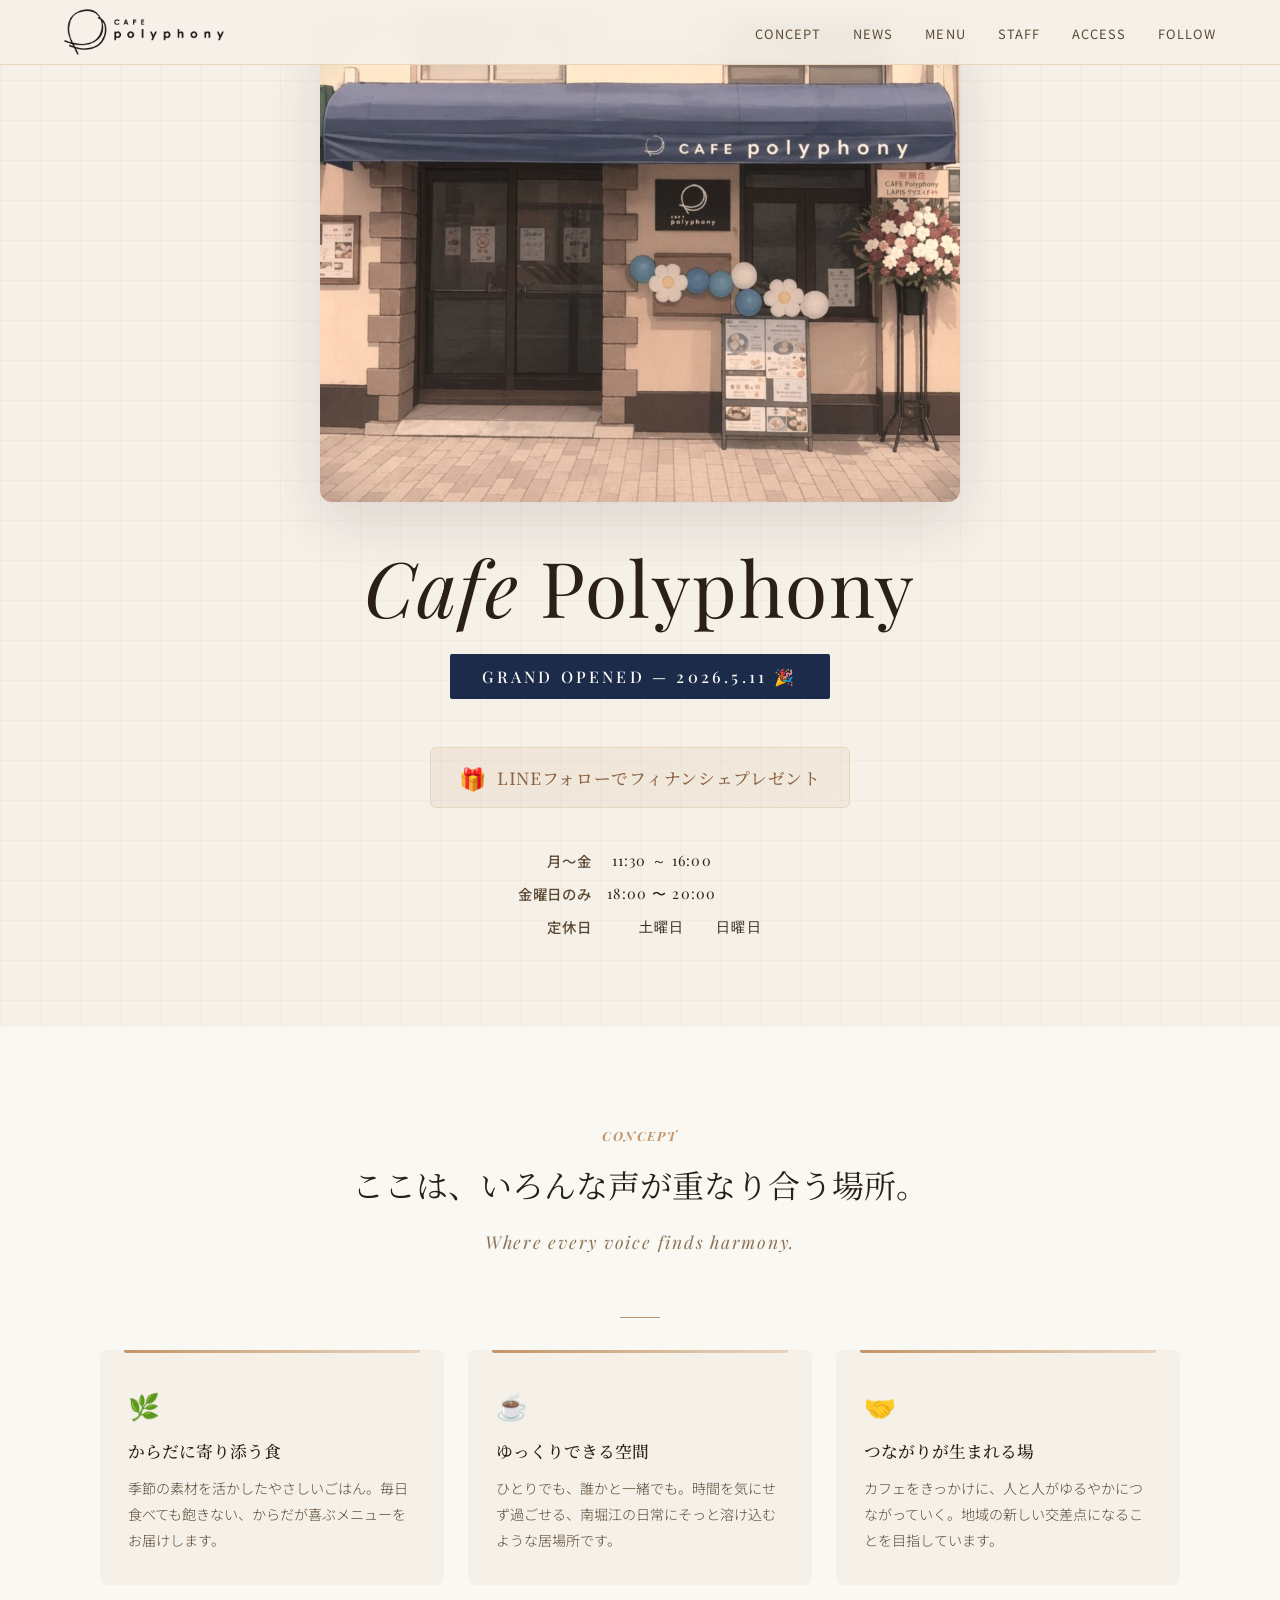
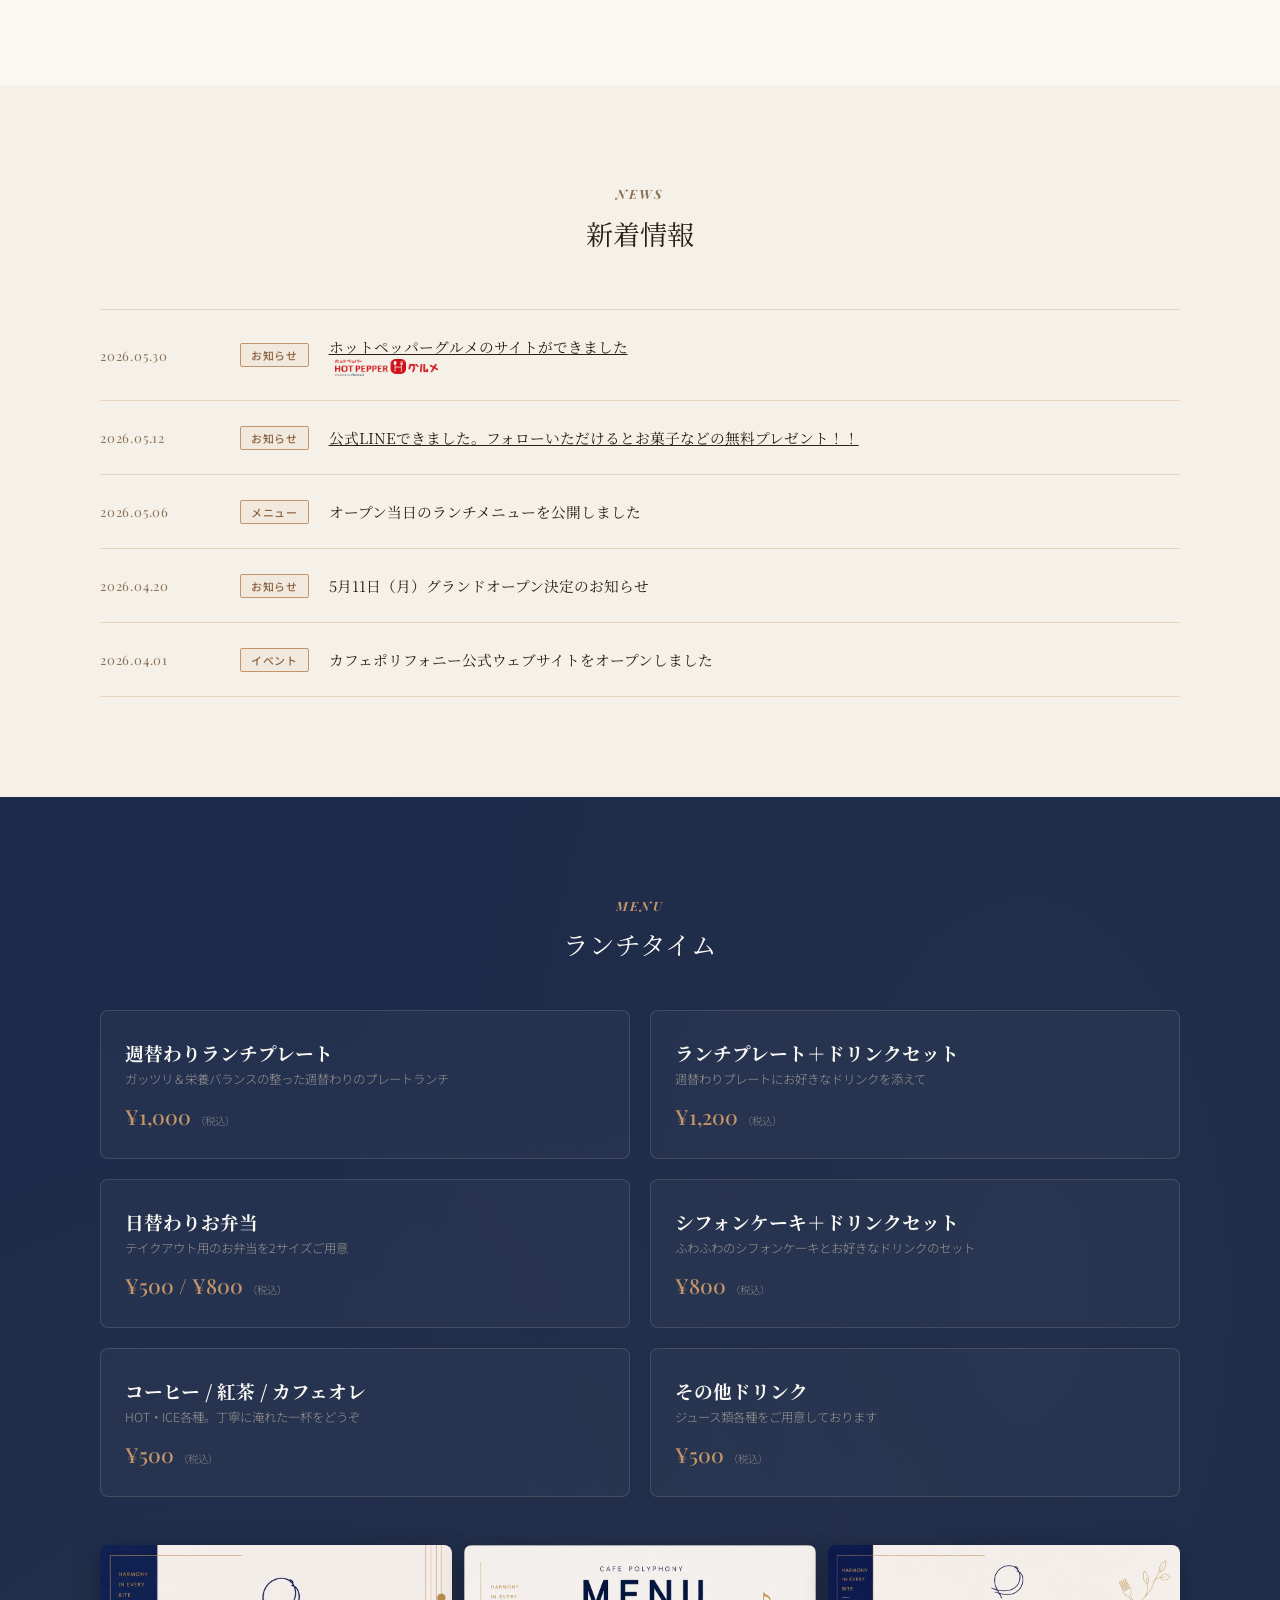
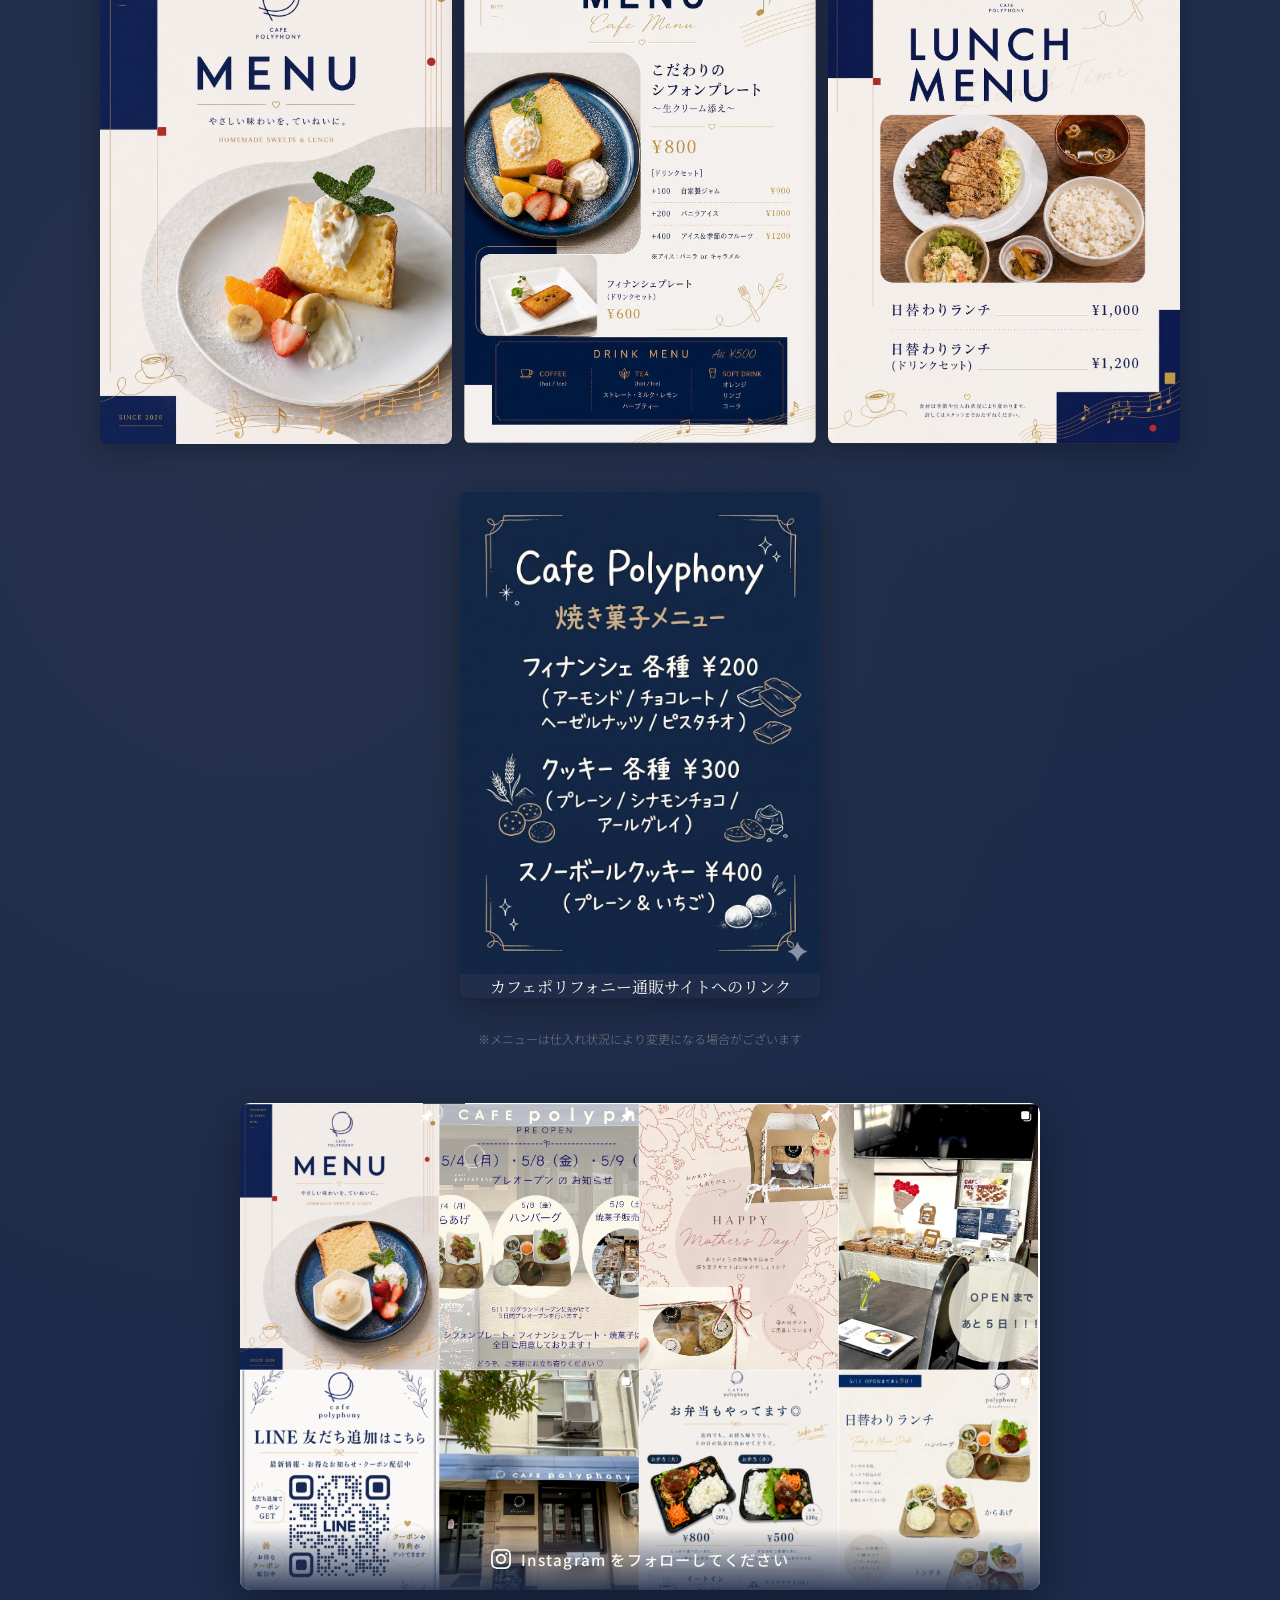
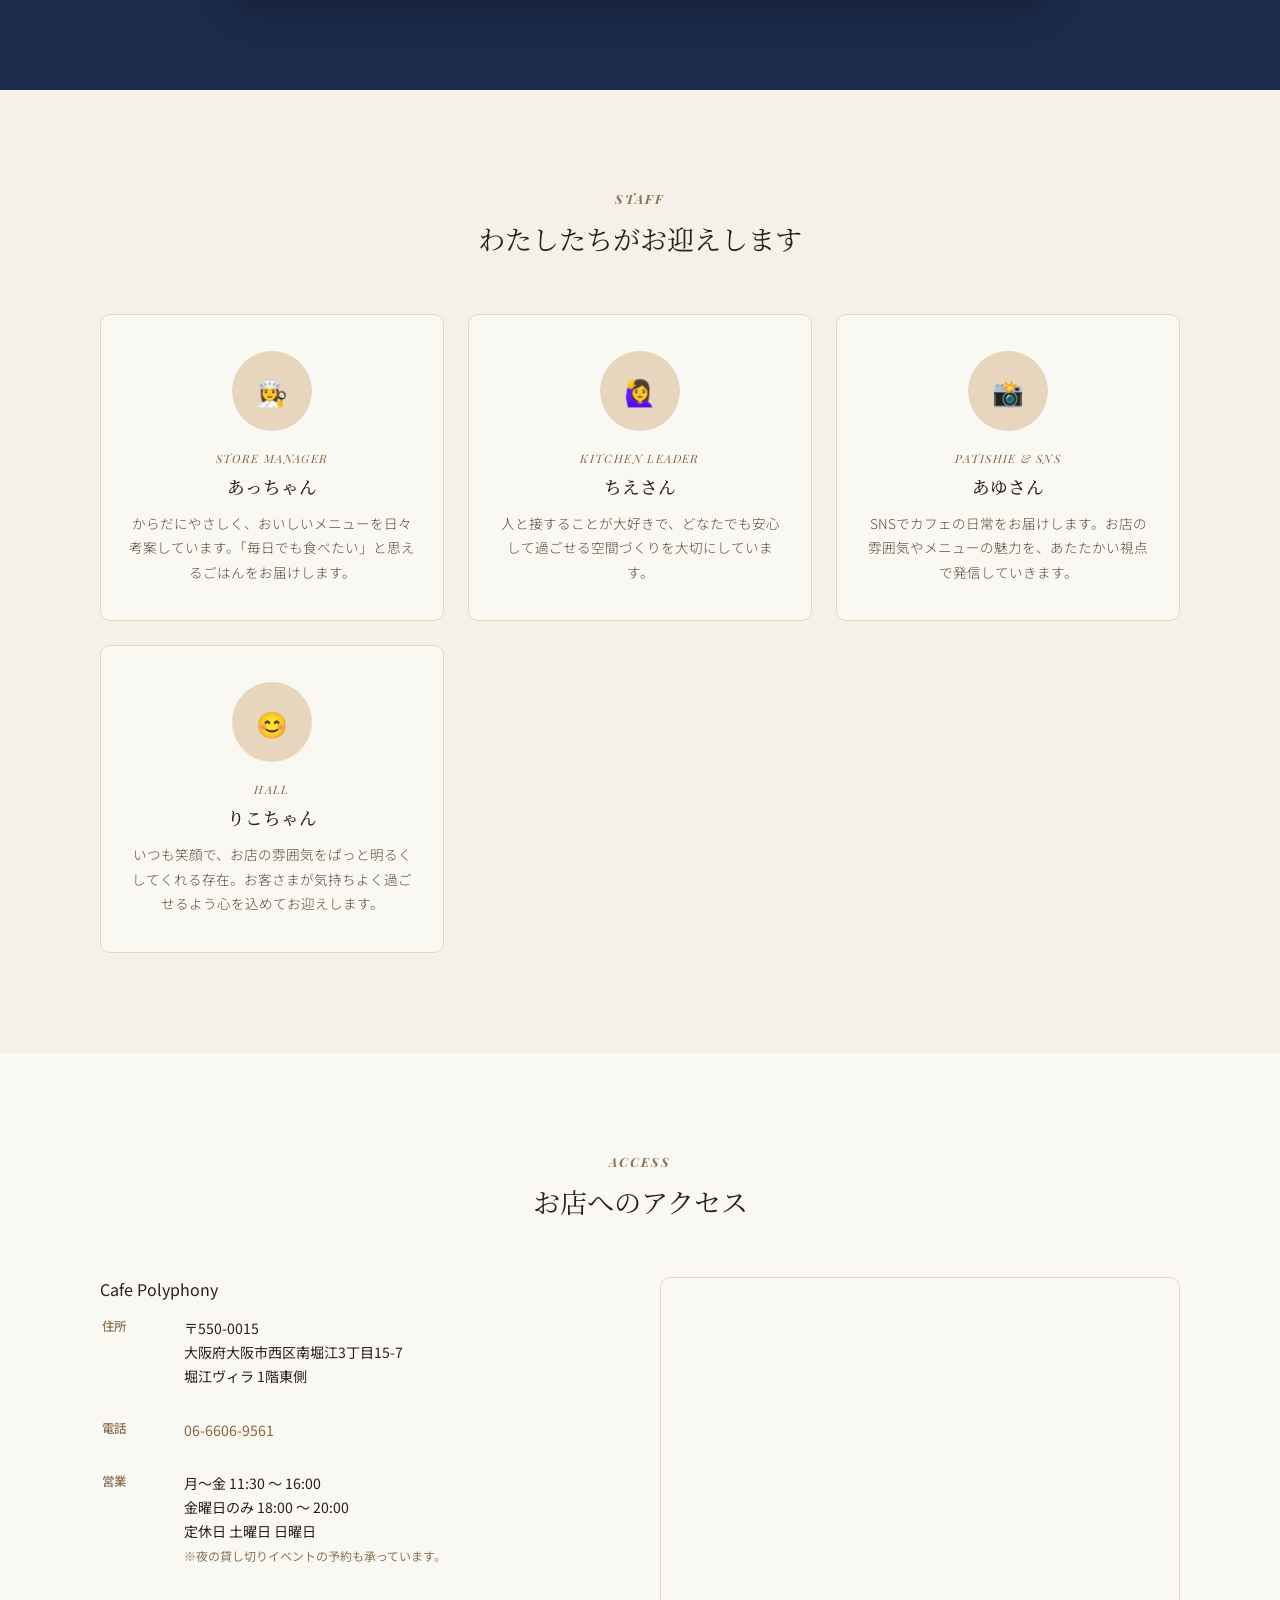
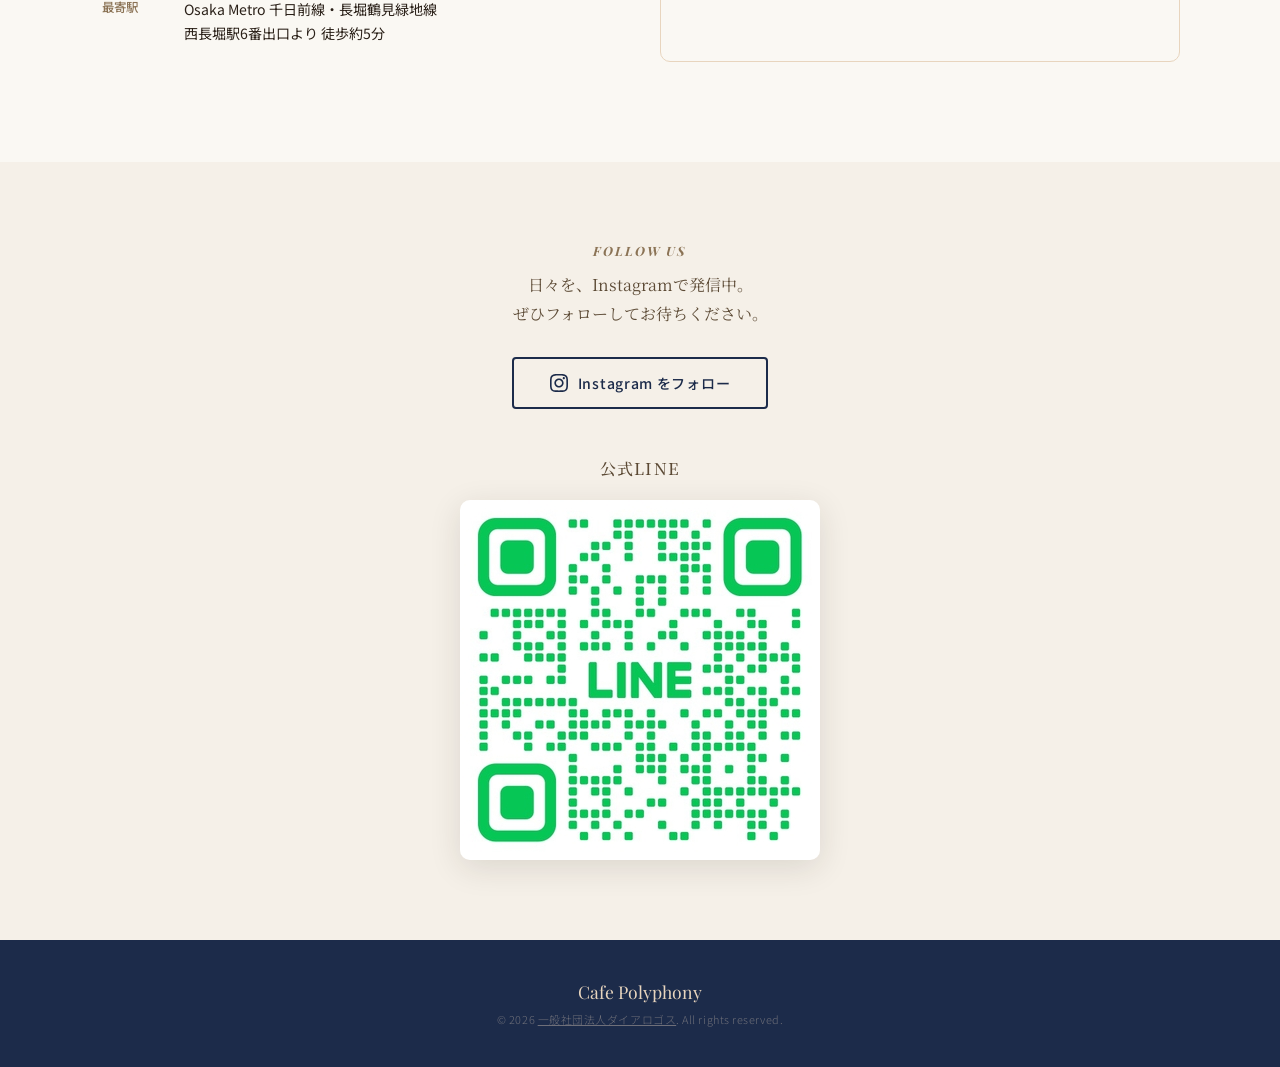
==== index.html @ 751e2b5d "Initial commit: カフェポリフォニー公式サイト Co-Authored-By: Claude Sonnet 4.6 <noreply@anthropic.com>" ====
<!DOCTYPE html>
<html lang="ja">

<head prefix="og: http://ogp.me/ns# fb: http://ogp.me/ns/fb# website: http://ogp.me/ns/website#">
  <!-- Google tag (gtag.js) -->
  <script async src="https://www.googletagmanager.com/gtag/js?id=G-Y2W2DN50NQ"></script>
  <script>
    window.dataLayer = window.dataLayer || [];
    function gtag() { dataLayer.push(arguments); }
    gtag('js', new Date());

    gtag('config', 'G-Y2W2DN50NQ');
  </script>
  <meta charset="UTF-8">
  <meta name="viewport" content="width=device-width, initial-scale=1.0">
  <link rel="icon" href="img/favicon.svg" type="image/svg+xml">
  <title>Cafe Polyphony カフェポリフォニー 2026.5.11 GRAND OPEN</title>

  <!-- ogp -->
  <meta property="og:url" content="https://cafepolyphony.dialogs.jp/">
  <meta property="og:type" content="website">
  <meta property="og:title" content="Cafe Polyphony カフェポリフォニー">
  <meta property="og:description" content="南堀江の、ソーシャルグッドなコミュニティカフェ。 2026年5月11日グランドオープン。">
  <meta property="og:image" content="https://cafepolyphony.dialogs.jp/ogp.jpg">
  <meta property="og:site_name" content="一般社団法人ダイアロゴス">
  <!-- Facebook -->
  <meta property="fb:app_id" content="1099850062357873">

  <meta name="description" content="南堀江に誕生する、ソーシャルグッドなコミュニティカフェ。2026年5月11日グランドオープン。">
  <link rel="preconnect" href="https://fonts.googleapis.com">
  <link rel="preconnect" href="https://fonts.gstatic.com" crossorigin>
  <link href="css/styles.css" rel="stylesheet">
  <link
    href="https://fonts.googleapis.com/css2?family=Playfair+Display:ital,wght@0,400;0,500;0,600;1,400;1,500&family=Noto+Serif+JP:wght@300;400;500;600&family=Noto+Sans+JP:wght@300;400;500&display=swap"
    rel="stylesheet">

</head>

<body>

  <!-- 00. GLOBAL NAV -->
  <header>
    <nav class="global-nav">
      <div class="nav-inner">
        <a href="#hero" class="nav-logo"><img src="img/logo.png" alt="カフェポリフォニー" width="450" height="32"></a>
        <ul class="nav-links">
          <li><a href="#concept">Concept</a></li>
          <li><a href="#news">News</a></li>
          <li><a href="#menu">Menu</a></li>
          <li><a href="#staff">Staff</a></li>
          <li><a href="#access">Access</a></li>
          <li><a href="#sns">Follow</a></li>
        </ul>

        <!-- humburger menu -->
        <div class="ham_container">
          <input type="checkbox" id="check">
          <label for="check" class="hamburger">
            <span></span>
          </label>
          <nav class="ham_nav">
            <ul class="ham_list">
              <li><a href="#concept">Concept</a></li>
              <li><a href="#news">News</a></li>
              <li><a href="#menu">Menu</a></li>
              <li><a href="#staff">Staff</a></li>
              <li><a href="#access">Access</a></li>
              <li><a href="#sns">Follow</a></li>
            </ul>
          </nav>
        </div>
      </div>
    </nav>
  </header>


  <!-- 01. HERO -->
  <main>
    <section class="hero" id="hero">
      <div class="hero-visual fade-in">
        <img src="img/main0512.jpg" alt="Cafe Polyphony 外観" width="640" height="480">
      </div>
      <h1 class="hero-title fade-in">
        <span class="italic">Cafe</span> Polyphony
      </h1>
      <div class="hero-badge fade-in">Grand Opened — 2026.5.11 🎉</div>
      <div class="hero-promo fade-in">
        <span class="hero-promo-icon">🎁</span>
        <span>LINEフォローでフィナンシェプレゼント</span>
      </div>
      <div class="hero-hours fade-in">
        <table class="hero-hours-table">
          <tr>
            <th>月〜金</th>
            <td>11:30 ～ 16:00</td>
          </tr>
          <tr>
            <th>金曜日のみ</th>
            <td>18:00 〜 20:00</td>
          </tr>
          <tr>
            <th>定休日</th>
            <td>土曜日</td>
            <td>日曜日</td>
          </tr>
        </table>
      </div>

    </section>



    <!-- 02. CONCEPT -->
    <section class="concept" id="concept">
      <div class="section-inner">
        <h2 class="menu-label fade-in">Concept</h2>
        <p class="concept-catch fade-in">ここは、いろんな声が重なり合う場所。</p>
        <p class="concept-sub fade-in">Where every voice finds harmony.</p>
        <div class="section-divider fade-in"></div>
        <div class="concept-grid">
          <div class="concept-card fade-in">
            <span class="concept-card-icon">🌿</span>
            <h3>からだに寄り添う食</h3>
            <p>季節の素材を活かしたやさしいごはん。毎日食べても飽きない、からだが喜ぶメニューをお届けします。</p>
          </div>
          <div class="concept-card fade-in">
            <span class="concept-card-icon">☕</span>
            <h3>ゆっくりできる空間</h3>
            <p>ひとりでも、誰かと一緒でも。時間を気にせず過ごせる、南堀江の日常にそっと溶け込むような居場所です。</p>
          </div>
          <div class="concept-card fade-in">
            <span class="concept-card-icon">🤝</span>
            <h3>つながりが生まれる場</h3>
            <p>カフェをきっかけに、人と人がゆるやかにつながっていく。地域の新しい交差点になることを目指しています。</p>
          </div>
        </div>
      </div>
    </section>

    <!-- 03. NEWS -->
    <section class="news" id="news">
      <div class="section-inner">
        <h2 class="section-label fade-in">News</h2>
        <p class="section-heading fade-in">新着情報</p>
        <ul class="news-list">
          <li class="news-item fade-in">
            <time class="news-date" datetime="2026-05-30">2026.05.30</time>
            <span class="news-tag">お知らせ</span>
            <p class="news-title"><a href="https://www.hotpepper.jp/strJ004612649/" target="_blank" rel="noopener noreferrer"
                style="text-decoration: underline;">ホットペッパーグルメのサイトができました<img src="img/logo_hotopepper.png" alt="ホットペッパーグルメ" style="height: 1.2em; vertical-align: middle; margin-left: 0.4em;"></a></p>
          </li>
          <li class="news-item fade-in">
            <time class="news-date" datetime="2026-05-12">2026.05.12</time>
            <span class="news-tag">お知らせ</span>
            <p class="news-title"><a href="img/line_in.png" target="_blank" rel="noopener noreferrer"
                style="text-decoration: underline;">公式LINEできました。フォローいただけるとお菓子などの無料プレゼント！！</a></p>
          </li>
          <li class="news-item fade-in">
            <time class="news-date" datetime="2026-05-06">2026.05.06</time>
            <span class="news-tag">メニュー</span>
            <p class="news-title">オープン当日のランチメニューを公開しました</p>
          </li>
          <li class="news-item fade-in">
            <time class="news-date" datetime="2026-04-20">2026.04.20</time>
            <span class="news-tag">お知らせ</span>
            <p class="news-title">5月11日（月）グランドオープン決定のお知らせ</p>
          </li>
          <li class="news-item fade-in">
            <time class="news-date" datetime="2026-04-01">2026.04.01</time>
            <span class="news-tag">イベント</span>
            <p class="news-title">カフェポリフォニー公式ウェブサイトをオープンしました</p>
          </li>
        </ul>
      </div>
    </section>

    <!-- 04. MENU -->
    <section class="menu" id="menu">
      <div class="section-inner">
        <h2 class="menu-label fade-in">Menu</h2>
        <p class="menu-heading fade-in">ランチタイム</p>
        <div class="menu-grid">
          <div class="menu-card fade-in">
            <div class="menu-card-name">
              <h3>週替わりランチプレート</h3>
            </div>
            <div class="menu-card-desc">ガッツリ＆栄養バランスの整った週替わりのプレートランチ</div>
            <div class="menu-card-price">¥1,000<span class="tax">（税込）</span></div>
          </div>
          <div class="menu-card fade-in">
            <div class="menu-card-name">
              <h3>ランチプレート＋ドリンクセット</h3>
            </div>
            <div class="menu-card-desc">週替わりプレートにお好きなドリンクを添えて</div>
            <div class="menu-card-price">¥1,200<span class="tax">（税込）</span></div>
          </div>
          <div class="menu-card fade-in">
            <div class="menu-card-name">
              <h3>日替わりお弁当</h3>
            </div>
            <div class="menu-card-desc">テイクアウト用のお弁当を2サイズご用意</div>
            <div class="menu-card-price">¥500 / ¥800<span class="tax">（税込）</span></div>
          </div>
          <div class="menu-card fade-in">
            <div class="menu-card-name">
              <h3>シフォンケーキ＋ドリンクセット</h3>
            </div>
            <div class="menu-card-desc">ふわふわのシフォンケーキとお好きなドリンクのセット</div>
            <div class="menu-card-price">¥800<span class="tax">（税込）</span></div>
          </div>
          <div class="menu-card fade-in">
            <div class="menu-card-name">
              <h3>コーヒー / 紅茶 / カフェオレ</h3>
            </div>
            <div class="menu-card-desc">HOT・ICE各種。丁寧に淹れた一杯をどうぞ</div>
            <div class="menu-card-price">¥500<span class="tax">（税込）</span></div>
          </div>
          <div class="menu-card fade-in">
            <div class="menu-card-name">
              <h3>その他ドリンク</h3>
            </div>
            <div class="menu-card-desc">ジュース類各種をご用意しております</div>
            <div class="menu-card-price">¥500<span class="tax">（税込）</span></div>
          </div>
        </div>

        <!-- フォトギャラリー -->
        <div class="menu-photo-gallery">
          <div class="menu-photo-item fade-in">
            <img src="img/IMG_5885.jpg" alt="カフェポリフォニー メニューの様子1" loading="lazy">
          </div>
          <div class="menu-photo-item fade-in">
            <img src="img/IMG_5886.jpg" alt="カフェポリフォニー メニューの様子2" loading="lazy">
          </div>
          <div class="menu-photo-item fade-in">
            <img src="img/IMG_5887.jpg" alt="カフェポリフォニー メニューの様子3" loading="lazy">
          </div>
        </div>

        <div class="menu-baked fade-in">
          <div class="menu-baked-img">
            <img src="img/menu-baked.png" alt="焼き菓子メニュー" width="360" height="480">
            <a href="https://polyphony.base.shop/" class="menu-card-name" target="_blank">カフェポリフォニー通販サイトへのリンク</a>
          </div>
        </div>
        <p class="menu-note fade-in">※メニューは仕入れ状況により変更になる場合がございます</p>
        <div class="menu-insta fade-in">
          <a href="https://www.instagram.com/cafe_polyphony/?hl=ja" target="_blank" rel="noopener noreferrer"
            class="menu-insta-link">
            <img src="img/205005.png" alt="カフェポリフォニー Instagramの様子" class="menu-insta-img">
            <span class="menu-insta-cta">
              <svg viewBox="0 0 24 24" xmlns="http://www.w3.org/2000/svg" aria-hidden="true">
                <path
                  d="M12 2.163c3.204 0 3.584.012 4.85.07 3.252.148 4.771 1.691 4.919 4.919.058 1.265.069 1.645.069 4.849 0 3.205-.012 3.584-.069 4.849-.149 3.225-1.664 4.771-4.919 4.919-1.266.058-1.644.07-4.85.07-3.204 0-3.584-.012-4.849-.07-3.26-.149-4.771-1.699-4.919-4.92-.058-1.265-.07-1.644-.07-4.849 0-3.204.013-3.583.07-4.849.149-3.227 1.664-4.771 4.919-4.919 1.266-.057 1.645-.069 4.849-.069zm0-2.163c-3.259 0-3.667.014-4.947.072-4.358.2-6.78 2.618-6.98 6.98-.059 1.281-.073 1.689-.073 4.948 0 3.259.014 3.668.072 4.948.2 4.358 2.618 6.78 6.98 6.98 1.281.058 1.689.072 4.948.072 3.259 0 3.668-.014 4.948-.072 4.354-.2 6.782-2.618 6.979-6.98.059-1.28.073-1.689.073-4.948 0-3.259-.014-3.667-.072-4.947-.196-4.354-2.617-6.78-6.979-6.98-1.281-.059-1.69-.073-4.949-.073zm0 5.838c-3.403 0-6.162 2.759-6.162 6.162s2.759 6.163 6.162 6.163 6.162-2.759 6.162-6.163c0-3.403-2.759-6.162-6.162-6.162zm0 10.162c-2.209 0-4-1.79-4-4 0-2.209 1.791-4 4-4s4 1.791 4 4c0 2.21-1.791 4-4 4zm6.406-11.845c-.796 0-1.441.645-1.441 1.44s.645 1.44 1.441 1.44c.795 0 1.439-.645 1.439-1.44s-.644-1.44-1.439-1.44z" />
              </svg>
              Instagram をフォローしてください
            </span>
          </a>
        </div>
      </div>
    </section>

    <!-- 04. STAFF -->
    <section class="staff" id="staff">
      <div class="section-inner">
        <h2 class="section-label fade-in">Staff</h2>
        <p class="section-heading fade-in">わたしたちがお迎えします</p>
        <div class="staff-grid">
          <div class="staff-card fade-in">
            <div class="staff-avatar">👩‍🍳</div>
            <div class="staff-role">Store Manager</div>
            <div class="staff-name">あっちゃん</div>
            <p class="staff-desc">からだにやさしく、おいしいメニューを日々考案しています。「毎日でも食べたい」と思えるごはんをお届けします。</p>
          </div>
          <div class="staff-card fade-in">
            <div class="staff-avatar">🙋‍♀️</div>
            <div class="staff-role">Kitchen Leader</div>
            <div class="staff-name">ちえさん</div>
            <p class="staff-desc">人と接することが大好きで、どなたでも安心して過ごせる空間づくりを大切にしています。</p>
          </div>
          <div class="staff-card fade-in">
            <div class="staff-avatar">📸</div>
            <div class="staff-role">Patishie &amp; SNS</div>
            <div class="staff-name">あゆさん</div>
            <p class="staff-desc">SNSでカフェの日常をお届けします。お店の雰囲気やメニューの魅力を、あたたかい視点で発信していきます。</p>
          </div>
          <div class="staff-card fade-in">
            <div class="staff-avatar">😊</div>
            <div class="staff-role">Hall</div>
            <div class="staff-name">りこちゃん</div>
            <p class="staff-desc">いつも笑顔で、お店の雰囲気をぱっと明るくしてくれる存在。お客さまが気持ちよく過ごせるよう心を込めてお迎えします。</p>
          </div>
        </div>
      </div>
    </section>

    <!-- 05. ACCESS -->
    <section class="access" id="access">
      <div class="section-inner">
        <h2 class="section-label fade-in">Access</h2>
        <p class="section-heading fade-in">お店へのアクセス</p>
        <div class="access-grid">
          <div class="access-info fade-in">
            <p>Cafe Polyphony</p>
            <table class="access-table">
              <tr>
                <th>住所</th>
                <td>〒550-0015<br>大阪府大阪市西区南堀江3丁目15-7<br>堀江ヴィラ 1階東側</td>
              </tr>
              <tr>
                <th>電話</th>
                <td><a href="tel:06-6606-9561" style="color:var(--wood-brown);">06-6606-9561</a></td>
              </tr>
              <tr>
                <th>営業</th>
                <td>
                  月〜金 11:30 ～ 16:00<br>
                  金曜日のみ 18:00 ～ 20:00<br>
                  定休日 土曜日 日曜日<br>
                  <span style="font-size:0.85em; color:var(--text-light);">※夜の貸し切りイベントの予約も承っています。</span>
                </td>
              </tr>
              <tr>
                <th>最寄駅</th>
                <td>Osaka Metro 千日前線・長堀鶴見緑地線<br>西長堀駅6番出口より 徒歩約5分</td>
              </tr>
            </table>
          </div>
          <div class="access-map fade-in">
            <iframe
              src="https://www.google.com/maps/embed?pb=!1m18!1m12!1m3!1d3281.3488477028477!2d135.487686!3d34.67114409999999!2m3!1f0!2f0!3f0!3m2!1i1024!2i768!4f13.1!3m3!1m2!1s0x6000e73bb2b2b391%3A0x2ca3a83b146fbf7b!2zY2FmZSBwb2x5cGhvbnnvvIjjgqvjg5Xjgqfjg53jg6rjg5Xjgqnjg4vjg7zvvIk!5e0!3m2!1sja!2sjp!4v1776155816512!5m2!1sja!2sjp"
              width="600" height="450" style="border:0;" allowfullscreen="" loading="lazy"
              referrerpolicy="no-referrer-when-downgrade" title="Cafe Polyphony 地図">
            </iframe>
          </div>
        </div>
      </div>
    </section>

    <!-- 06. SNS -->
    <section class="sns" id="sns">
      <div class="section-inner">
        <h2 class="section-label fade-in">Follow Us</h2>
        <p class="sns-text fade-in">日々を、Instagramで発信中。<br>ぜひフォローしてお待ちください。</p>
        <a href="https://www.instagram.com/cafe_polyphony/?hl=ja" target="_blank" rel="noopener noreferrer"
          class="sns-btn fade-in">
          <svg viewBox="0 0 24 24" xmlns="http://www.w3.org/2000/svg">
            <path
              d="M12 2.163c3.204 0 3.584.012 4.85.07 3.252.148 4.771 1.691 4.919 4.919.058 1.265.069 1.645.069 4.849 0 3.205-.012 3.584-.069 4.849-.149 3.225-1.664 4.771-4.919 4.919-1.266.058-1.644.07-4.85.07-3.204 0-3.584-.012-4.849-.07-3.26-.149-4.771-1.699-4.919-4.92-.058-1.265-.07-1.644-.07-4.849 0-3.204.013-3.583.07-4.849.149-3.227 1.664-4.771 4.919-4.919 1.266-.057 1.645-.069 4.849-.069zm0-2.163c-3.259 0-3.667.014-4.947.072-4.358.2-6.78 2.618-6.98 6.98-.059 1.281-.073 1.689-.073 4.948 0 3.259.014 3.668.072 4.948.2 4.358 2.618 6.78 6.98 6.98 1.281.058 1.689.072 4.948.072 3.259 0 3.668-.014 4.948-.072 4.354-.2 6.782-2.618 6.979-6.98.059-1.28.073-1.689.073-4.948 0-3.259-.014-3.667-.072-4.947-.196-4.354-2.617-6.78-6.979-6.98-1.281-.059-1.69-.073-4.949-.073zm0 5.838c-3.403 0-6.162 2.759-6.162 6.162s2.759 6.163 6.162 6.163 6.162-2.759 6.162-6.163c0-3.403-2.759-6.162-6.162-6.162zm0 10.162c-2.209 0-4-1.79-4-4 0-2.209 1.791-4 4-4s4 1.791 4 4c0 2.21-1.791 4-4 4zm6.406-11.845c-.796 0-1.441.645-1.441 1.44s.645 1.44 1.441 1.44c.795 0 1.439-.645 1.439-1.44s-.644-1.44-1.439-1.44z" />
          </svg>
          Instagram をフォロー
        </a>
        <p class="sns-line-label fade-in">公式LINE</p>
        <div class="sns-line-img fade-in">
          <img src="img/IMG_9250.jpg" alt="カフェポリフォニー 公式LINE" loading="lazy">
        </div>
      </div>
    </section>
  </main>

  <!-- FOOTER -->
  <footer class="footer">
    <div class="footer-logo">Cafe Polyphony</div>
    <div class="footer-copy">&copy; 2026 <a href="https://dialogs.jp/" target="_blank" rel="noopener noreferrer"
        style="color:inherit; text-decoration:underline;">一般社団法人ダイアロゴス</a>. All rights reserved.</div>
  </footer>

  <script>

    // ===== INTERSECTION OBSERVER (FADE-IN) =====
    (function () {
      const targets = document.querySelectorAll('.fade-in');
      const observer = new IntersectionObserver(function (entries) {
        entries.forEach(function (entry) {
          if (entry.isIntersecting) {
            // stagger siblings
            const parent = entry.target.parentElement;
            const siblings = Array.from(parent.querySelectorAll('.fade-in'));
            const idx = siblings.indexOf(entry.target);
            entry.target.style.transitionDelay = (idx * 60) + 'ms';
            entry.target.classList.add('is-visible');
            observer.unobserve(entry.target);
          }
        });
      }, { threshold: 0.12 });

      targets.forEach(function (t) { observer.observe(t); });
    })();
  </script>
</body>

</html>
---- css/styles.css ----
@charset "UTF-8";

/* ===== CSS VARIABLES ===== */
:root {
    --cream: #F5F0E8;
    --offwhite: #FAF8F3;
    --navy: #1C2B4A;
    --wood-brown: #8B6343;
    --wood-light: #C4956A;
    --wood-pale: #E8D5BE;
    --text-dark: #2A2018;
    --text-mid: #5C4A35;
    --text-light: #8B7355;
    --font-display: 'Playfair Display', serif;
    --font-serif-jp: 'Noto Serif JP', serif;
    --font-body: 'Noto Sans JP', sans-serif;
}

/* ===== RESET ===== */
*,
*::before,
*::after {
    margin: 0;
    padding: 0;
    box-sizing: border-box;
}

html {
    scroll-behavior: smooth;
    scroll-padding-top: 64px;
}

body {
    font-family: var(--font-body);
    font-weight: 400;
    color: var(--text-dark);
    background: var(--cream);
    -webkit-font-smoothing: antialiased;
    overflow-x: hidden;
}

img {
    max-width: 100%;
    height: auto;
    display: block;
}

a {
    text-decoration: none;
    color: inherit;
}

/* ===== FADE-IN (IntersectionObserver) ===== */
.fade-in {
    opacity: 0;
    transform: translateY(24px);
    transition: opacity 0.7s ease, transform 0.7s ease;
}

.fade-in.is-visible {
    opacity: 1;
    transform: translateY(0);
}

/* ===== 00. GLOBAL NAV ===== */
.global-nav {
    position: fixed;
    top: 0;
    left: 0;
    width: 100%;
    z-index: 1000;
    background: rgba(245, 240, 232, 0.92);
    backdrop-filter: blur(12px);
    -webkit-backdrop-filter: blur(12px);
    border-bottom: 1px solid var(--wood-pale);
    transition: background 0.3s ease;
}

.nav-inner {
    max-width: 1200px;
    margin: 0 auto;
    padding: 0 24px;
    height: 64px;
    display: flex;
    align-items: center;
    justify-content: space-between;
}

.nav-logo {
    font-family: var(--font-display);
    font-size: 1.25rem;
    font-weight: 500;
    color: var(--text-dark);
    letter-spacing: 0.02em;
}

.nav-logo img {
    width: 160px;
    height: auto;
    display: block;
}

.nav-links {
    display: flex;
    flex-wrap: wrap;
    gap: 32px;
    list-style: none;
}

.nav-links a {
    font-family: var(--font-body);
    font-size: 0.8rem;
    font-weight: 400;
    color: var(--text-mid);
    letter-spacing: 0.08em;
    text-transform: uppercase;
    transition: color 0.2s ease;
    position: relative;
}

.nav-links a::after {
    content: '';
    position: absolute;
    bottom: -4px;
    left: 0;
    width: 0;
    height: 1px;
    background: var(--navy);
    transition: width 0.3s ease;
}

.nav-links a:hover {
    color: var(--navy);
}

.nav-links a:hover::after {
    width: 100%;
}

.menu-wrapper {
    display: none;
}

.ham_container {
    display: none;
}

input[type="checkbox"] {
    opacity: 0;
    visibility: hidden;
    position: absolute;
    display: none;
}


@media(max-width:768px) {
    .nav-links {
        display: none;
    }

    /* humburger menu */

    .ham_container {
        display: block;
    }

    .hamburger {
        display: block;
        width: 40px;
        height: 40px;
        position: relative;
        display: flex;
        justify-content: center;
        align-items: center;
        cursor: pointer;
    }

    .hamburger span,
    .hamburger span::before,
    .hamburger span::after {
        position: absolute;
        display: block;
        content: "";
        width: 100%;
        height: 2px;
        background-color: var(--text-dark);
        transition: all 0.2s;
    }

    .hamburger span::before {
        top: -10px;
    }

    .hamburger span::after {
        bottom: -10px;
    }

    input[type="checkbox"]:checked+.hamburger span {
        background-color: transparent;
    }

    input[type="checkbox"]:checked+.hamburger span::before {
        top: 0;
        transform: rotate(45deg);
    }

    input[type="checkbox"]:checked+.hamburger span::after {
        bottom: 0;
        transform: rotate(-45deg);
    }

    .ham_nav {
        position: fixed;
        width: 35%;
        height: 100vh;
        top: 65px;
        right: -120%;
        background-color: rgba(245, 240, 232, 0.9);
        color: var(--text-dark);
        padding-top: 30px;
        transition: all 0.5s;
    }

    .ham_nav ul {
        display: flex;
        flex-direction: column;
        gap: 20px;
    }

    .ham_nav li {
        list-style: none;
        padding-left: 20px;
    }

    .ham_nav a {
        font-family: var(--font-body);
        font-size: 1rem;
        font-weight: 400;
        color: var(--text-mid);
        letter-spacing: 0.5rem;
        text-transform: uppercase;
        position: relative;
    }

    .ham_nav a:hover {
        color: var(--navy);
    }

    .ham_nav a::after {
        content: '';
        position: absolute;
        bottom: -4px;
        left: 0;
        width: 0;
        height: 1px;
        background: var(--navy);
        transition: width 0.3s ease;
    }

    .ham_nav a:hover::after {
        width: 100%;
    }


    input[type="checkbox"]:checked~.ham_nav {
        right: 0;
    }
}

@media (max-width:450px) {
    .ham_nav a {
        font-size: 1rem;
        letter-spacing: 0.1rem;
    }
}



/* ===== 01. HERO ===== */
.hero {
    min-height: 100vh;
    background-color: var(--cream);
    background-image:
        linear-gradient(rgba(139, 99, 67, 0.04) 1px, transparent 1px),
        linear-gradient(90deg, rgba(139, 99, 67, 0.04) 1px, transparent 1px);
    background-size: 40px 40px;
    display: flex;
    flex-direction: column;
    align-items: center;
    justify-content: center;
    padding: 24px 24px 60px;
    text-align: center;
    position: relative;
}

.hero-visual {
    width: 100%;
    max-width: 640px;
    border-radius: 12px;
    overflow: hidden;
    box-shadow: 0 20px 60px rgba(42, 32, 24, 0.12);
    margin-bottom: 40px;
}

.hero-visual img {
    width: 100%;
    height: auto;
    display: block;
}

.hero-title {
    font-family: var(--font-display);
    font-size: clamp(2.5rem, 6vw, 5rem);
    font-weight: 400;
    color: var(--text-dark);
    letter-spacing: 0.02em;
    line-height: 1.15;
    margin-bottom: 24px;
}

.hero-title .italic {
    font-style: italic;
}

.hero-badge {
    display: inline-block;
    font-family: var(--font-display);
    font-size: clamp(0.75rem, 2vw, 1rem);
    font-weight: 500;
    letter-spacing: 0.2em;
    text-transform: uppercase;
    color: var(--offwhite);
    background: var(--navy);
    padding: 12px 32px;
    border-radius: 2px;
    margin-bottom: 48px;
}

.hero-promo {
    display: inline-flex;
    align-items: center;
    gap: 10px;
    font-family: var(--font-serif-jp);
    font-size: clamp(0.85rem, 2.2vw, 1.05rem);
    font-weight: 500;
    color: var(--wood-brown);
    background: linear-gradient(135deg, rgba(196, 149, 106, 0.12), rgba(232, 213, 190, 0.25));
    border: 1px solid var(--wood-pale);
    padding: 14px 28px;
    border-radius: 6px;
    margin-bottom: 36px;
    letter-spacing: 0.04em;
}

.hero-promo-icon {
    font-size: 1.3em;
}

.hero-hours {
    margin-bottom: 24px;
}

.hero-hours-table {
    border-collapse: collapse;
    margin: 0 auto;
    font-family: var(--font-body);
    font-size: 0.9rem;
}

.hero-hours-table th {
    font-weight: 500;
    color: var(--text-mid);
    text-align: right;
    padding: 6px 16px 6px 0;
    white-space: nowrap;
    letter-spacing: 0.04em;
}

.hero-hours-table td {
    font-family: var(--font-display);
    font-weight: 400;
    color: var(--text-dark);
    padding: 6px 0;
    letter-spacing: 0.08em;
}

/* ===== 02. CONCEPT ===== */
.concept {
    background: var(--offwhite);
    padding: 100px 24px;
}

.section-inner {
    max-width: 1080px;
    margin: 0 auto;
}

.concept-catch {
    font-family: var(--font-serif-jp);
    font-size: clamp(1.3rem, 3.5vw, 2rem);
    font-weight: 400;
    color: var(--text-dark);
    text-align: center;
    line-height: 1.8;
    margin-bottom: 16px;
}

.concept-sub {
    font-family: var(--font-display);
    font-style: italic;
    font-size: clamp(0.85rem, 2vw, 1.1rem);
    color: var(--text-light);
    text-align: center;
    letter-spacing: 0.1em;
    margin-bottom: 64px;
}

.concept-grid {
    display: grid;
    grid-template-columns: 1fr;
    gap: 24px;
}

@media (min-width: 768px) {
    .concept-grid {
        grid-template-columns: repeat(3, 1fr);
    }
}

.concept-card {
    background: var(--cream);
    border-radius: 8px;
    padding: 36px 28px 32px;
    position: relative;
    overflow: hidden;
}

.concept-card::before {
    content: '';
    position: absolute;
    top: 0;
    left: 24px;
    right: 24px;
    height: 3px;
    background: linear-gradient(90deg, var(--wood-light), var(--wood-pale));
    border-radius: 0 0 2px 2px;
}

.concept-card-icon {
    font-size: 1.6rem;
    margin-bottom: 16px;
    display: block;
}

.concept-card h3 {
    font-family: var(--font-serif-jp);
    font-size: 1.05rem;
    font-weight: 500;
    color: var(--text-dark);
    margin-bottom: 12px;
}

.concept-card p {
    font-size: 0.88rem;
    font-weight: 300;
    color: var(--text-mid);
    line-height: 1.85;
}

/* ===== 03. NEWS ===== */
.news {
    background: var(--cream);
    padding: 100px 24px;
}

.news-list {
    list-style: none;
    display: flex;
    flex-direction: column;
    gap: 0;
    border-top: 1px solid var(--wood-pale);
}

.news-item {
    display: grid;
    grid-template-columns: 120px auto 1fr;
    align-items: center;
    gap: 20px;
    padding: 24px 0;
    border-bottom: 1px solid var(--wood-pale);
    transition: background 0.2s ease;
}

.news-item:hover {
    background: rgba(196, 149, 106, 0.04);
    padding-left: 8px;
    margin-left: -8px;
    padding-right: 8px;
    margin-right: -8px;
    border-radius: 4px;
}

.news-date {
    font-family: var(--font-display);
    font-size: 0.82rem;
    font-weight: 400;
    color: var(--text-light);
    letter-spacing: 0.06em;
    white-space: nowrap;
}

.news-tag {
    display: inline-block;
    font-size: 0.68rem;
    font-weight: 500;
    letter-spacing: 0.06em;
    color: var(--wood-brown);
    border: 1px solid var(--wood-light);
    background: rgba(196, 149, 106, 0.08);
    padding: 3px 10px;
    border-radius: 2px;
    white-space: nowrap;
}

.news-title {
    font-family: var(--font-serif-jp);
    font-size: 0.92rem;
    font-weight: 400;
    color: var(--text-dark);
    line-height: 1.7;
}

@media (max-width: 600px) {
    .news-item {
        grid-template-columns: 1fr auto;
        grid-template-rows: auto auto;
        gap: 8px 12px;
    }

    .news-date {
        grid-column: 1;
        grid-row: 1;
    }

    .news-tag {
        grid-column: 2;
        grid-row: 1;
        justify-self: end;
    }

    .news-title {
        grid-column: 1 / -1;
        grid-row: 2;
    }
}

/* ===== 04. MENU ===== */
.menu {
    background: var(--navy);
    padding: 100px 24px;
    position: relative;
    overflow: hidden;
}

.menu::before {
    content: '';
    position: absolute;
    top: 0;
    left: 0;
    right: 0;
    bottom: 0;
    background:
        radial-gradient(ellipse at 20% 50%, rgba(196, 149, 106, 0.06) 0%, transparent 60%),
        radial-gradient(ellipse at 80% 20%, rgba(196, 149, 106, 0.04) 0%, transparent 50%);
    pointer-events: none;
}

.menu .section-inner {
    position: relative;
    z-index: 1;
}

.menu-label {
    font-family: var(--font-display);
    font-style: italic;
    font-size: 0.8rem;
    letter-spacing: 0.15em;
    color: var(--wood-light);
    text-align: center;
    margin-bottom: 12px;
    text-transform: uppercase;
}

.menu-heading {
    font-family: var(--font-serif-jp);
    font-size: clamp(1.2rem, 3vw, 1.6rem);
    font-weight: 400;
    color: var(--offwhite);
    text-align: center;
    margin-bottom: 48px;
}

.menu-grid {
    display: grid;
    grid-template-columns: 1fr;
    gap: 20px;
    margin-bottom: 48px;
}

@media (min-width: 600px) {
    .menu-grid {
        grid-template-columns: repeat(2, 1fr);
    }
}

.menu-card {
    border: 1px solid rgba(232, 213, 190, 0.15);
    border-radius: 8px;
    padding: 28px 24px;
    background: rgba(250, 248, 243, 0.03);
    transition: border-color 0.3s ease, background 0.3s ease;
}

.menu-card:hover {
    border-color: rgba(232, 213, 190, 0.3);
    background: rgba(250, 248, 243, 0.06);
}

.menu-card-name {
    font-family: var(--font-serif-jp);
    font-size: 1rem;
    font-weight: 400;
    color: var(--offwhite);
    margin-bottom: 4px;
}

.menu-card-desc {
    font-size: 0.78rem;
    font-weight: 300;
    color: rgba(232, 213, 190, 0.6);
    margin-bottom: 12px;
    line-height: 1.6;
}

.menu-card-price {
    font-family: var(--font-display);
    font-size: 1.3rem;
    font-weight: 500;
    color: var(--wood-light);
}

.menu-card-price .tax {
    font-family: var(--font-body);
    font-size: 0.65rem;
    font-weight: 300;
    color: rgba(232, 213, 190, 0.5);
    margin-left: 4px;
}

.menu-photo-gallery {
    display: grid;
    grid-template-columns: repeat(3, 1fr);
    gap: 12px;
    margin: 48px 0;
}

@media (max-width: 600px) {
    .menu-photo-gallery {
        grid-template-columns: 1fr;
        gap: 16px;
    }
}

.menu-photo-item {
    position: relative;
    border-radius: 8px;
    overflow: hidden;
    box-shadow: 0 6px 24px rgba(0, 0, 0, 0.28);
}

.menu-photo-item img {
    width: 100%;
    height: auto;
    display: block;
    transition: transform 0.6s cubic-bezier(0.25, 0.46, 0.45, 0.94);
}

.menu-photo-item::after {
    content: '';
    position: absolute;
    inset: 0;
    background: linear-gradient(to top, rgba(28, 43, 74, 0.3) 0%, transparent 50%);
    opacity: 0;
    transition: opacity 0.4s ease;
    pointer-events: none;
}

.menu-photo-item:hover img {
    transform: scale(1.07);
}

.menu-photo-item:hover::after {
    opacity: 1;
}

.menu-baked {
    display: flex;
    justify-content: center;
    text-align: center;
}

.menu-baked-img {
    max-width: 360px;
    width: 100%;
    border-radius: 8px;
    overflow: hidden;
    box-shadow: 0 8px 32px rgba(0, 0, 0, 0.3);
}

.menu-baked-img img {
    width: 100%;
    height: auto;
}

.menu-note {
    text-align: center;
    font-size: 0.75rem;
    font-weight: 300;
    color: rgba(232, 213, 190, 0.45);
    margin-top: 32px;
}

.menu-insta {
    margin-top: 56px;
}

.menu-insta-link {
    display: block;
    position: relative;
    border-radius: 10px;
    overflow: hidden;
    max-width: 800px;
    margin: 0 auto;
    box-shadow: 0 12px 40px rgba(0, 0, 0, 0.35);
}

.menu-insta-img {
    width: 100%;
    height: auto;
    display: block;
    transition: transform 0.5s ease;
}

.menu-insta-link:hover .menu-insta-img {
    transform: scale(1.03);
}

.menu-insta-cta {
    position: absolute;
    bottom: 0;
    left: 0;
    right: 0;
    display: flex;
    align-items: center;
    justify-content: center;
    gap: 10px;
    padding: 20px 24px;
    background: linear-gradient(to top, rgba(28, 43, 74, 0.88) 0%, rgba(28, 43, 74, 0.0) 100%);
    font-family: var(--font-body);
    font-size: 0.95rem;
    font-weight: 500;
    color: var(--offwhite);
    letter-spacing: 0.08em;
    transition: background 0.3s ease;
}

.menu-insta-link:hover .menu-insta-cta {
    background: linear-gradient(to top, rgba(28, 43, 74, 0.95) 0%, rgba(28, 43, 74, 0.1) 100%);
}

.menu-insta-cta svg {
    width: 20px;
    height: 20px;
    fill: currentColor;
    flex-shrink: 0;
}

/* ===== 04. STAFF ===== */
.staff {
    background: var(--cream);
    padding: 100px 24px;
}

.section-label {
    font-family: var(--font-display);
    font-style: italic;
    font-size: 0.8rem;
    letter-spacing: 0.15em;
    color: var(--text-light);
    text-align: center;
    text-transform: uppercase;
    margin-bottom: 12px;
}

.section-heading {
    font-family: var(--font-serif-jp);
    font-size: clamp(1.3rem, 3vw, 1.7rem);
    font-weight: 400;
    color: var(--text-dark);
    text-align: center;
    margin-bottom: 56px;
}

.staff-grid {
    display: grid;
    grid-template-columns: 1fr;
    gap: 24px;
}

@media (min-width: 1024px) {
    .staff-grid {
        grid-template-columns: repeat(3, 1fr);
    }
}

.staff-card {
    background: var(--offwhite);
    border-radius: 10px;
    padding: 36px 28px;
    text-align: center;
    border: 1px solid var(--wood-pale);
    transition: transform 0.3s ease, box-shadow 0.3s ease;
}

.staff-card:hover {
    transform: translateY(-4px);
    box-shadow: 0 12px 36px rgba(42, 32, 24, 0.08);
}

.staff-avatar {
    width: 80px;
    height: 80px;
    border-radius: 50%;
    background: var(--wood-pale);
    margin: 0 auto 20px;
    display: flex;
    align-items: center;
    justify-content: center;
    font-size: 1.6rem;
}

.staff-role {
    font-family: var(--font-display);
    font-style: italic;
    font-size: 0.72rem;
    letter-spacing: 0.12em;
    color: var(--wood-brown);
    text-transform: uppercase;
    margin-bottom: 8px;
}

.staff-name {
    font-family: var(--font-serif-jp);
    font-size: 1.1rem;
    font-weight: 500;
    color: var(--text-dark);
    margin-bottom: 12px;
}

.staff-desc {
    font-size: 0.85rem;
    font-weight: 300;
    color: var(--text-mid);
    line-height: 1.8;
}

/* ===== 05. ACCESS ===== */
.access {
    background: var(--offwhite);
    padding: 100px 24px;
}

.access-grid {
    display: grid;
    grid-template-columns: 1fr;
    gap: 40px;
}

@media (min-width: 768px) {
    .access-grid {
        grid-template-columns: 1fr 1fr;
    }
}

.access-info h3 {
    font-family: var(--font-serif-jp);
    font-size: 1.15rem;
    font-weight: 500;
    color: var(--text-dark);
    margin-bottom: 24px;
}

.access-table {
    width: 100%;
}

.access-table tr {
    border-bottom: 1px solid var(--wood-pale);
}

.access-table th {
    font-family: var(--font-body);
    font-size: 0.78rem;
    font-weight: 500;
    color: var(--text-light);
    text-align: left;
    padding: 14px 12px 14px 0;
    white-space: nowrap;
    vertical-align: top;
    width: 80px;
}

.access-table td {
    font-size: 0.88rem;
    font-weight: 400;
    color: var(--text-dark);
    padding: 14px 0;
    line-height: 1.7;
}

.access-map {
    border-radius: 10px;
    overflow: hidden;
    border: 1px solid var(--wood-pale);
    min-height: 320px;
}

.access-map iframe {
    width: 100%;
    height: 100%;
    min-height: 320px;
    border: 0;
}

/* ===== 06. SNS ===== */
.sns {
    background: var(--cream);
    padding: 80px 24px;
    text-align: center;
}

.sns-text {
    font-family: var(--font-serif-jp);
    font-size: 1rem;
    font-weight: 400;
    color: var(--text-mid);
    margin-bottom: 28px;
    line-height: 1.8;
}

.sns-btn {
    display: inline-flex;
    align-items: center;
    gap: 10px;
    font-family: var(--font-body);
    font-size: 0.88rem;
    font-weight: 500;
    color: var(--navy);
    border: 2px solid var(--navy);
    padding: 14px 36px;
    border-radius: 4px;
    transition: background 0.2s ease, color 0.2s ease;
    letter-spacing: 0.05em;
}

.sns-btn:hover {
    background: var(--navy);
    color: var(--cream);
}

.sns-btn svg {
    width: 18px;
    height: 18px;
    fill: currentColor;
}

.sns-line-label {
    font-family: var(--font-serif-jp);
    font-size: 1rem;
    font-weight: 500;
    color: var(--text-mid);
    margin-top: 48px;
    margin-bottom: 20px;
    letter-spacing: 0.08em;
}

.sns-line-img {
    max-width: 360px;
    margin: 0 auto;
    border-radius: 10px;
    overflow: hidden;
    box-shadow: 0 8px 32px rgba(42, 32, 24, 0.12);
}

.sns-line-img img {
    width: 100%;
    height: auto;
    display: block;
}

/* ===== FOOTER ===== */
.footer {
    background: var(--navy);
    padding: 40px 24px;
    text-align: center;
}

.footer-logo {
    font-family: var(--font-display);
    font-size: 1.1rem;
    font-weight: 400;
    color: var(--wood-pale);
    margin-bottom: 8px;
}

.footer-copy {
    font-size: 0.68rem;
    font-weight: 300;
    color: rgba(232, 213, 190, 0.4);
    letter-spacing: 0.05em;
}

/* ===== DECORATIVE ===== */
.section-divider {
    width: 40px;
    height: 1px;
    background: var(--wood-light);
    margin: 0 auto 32px;
}
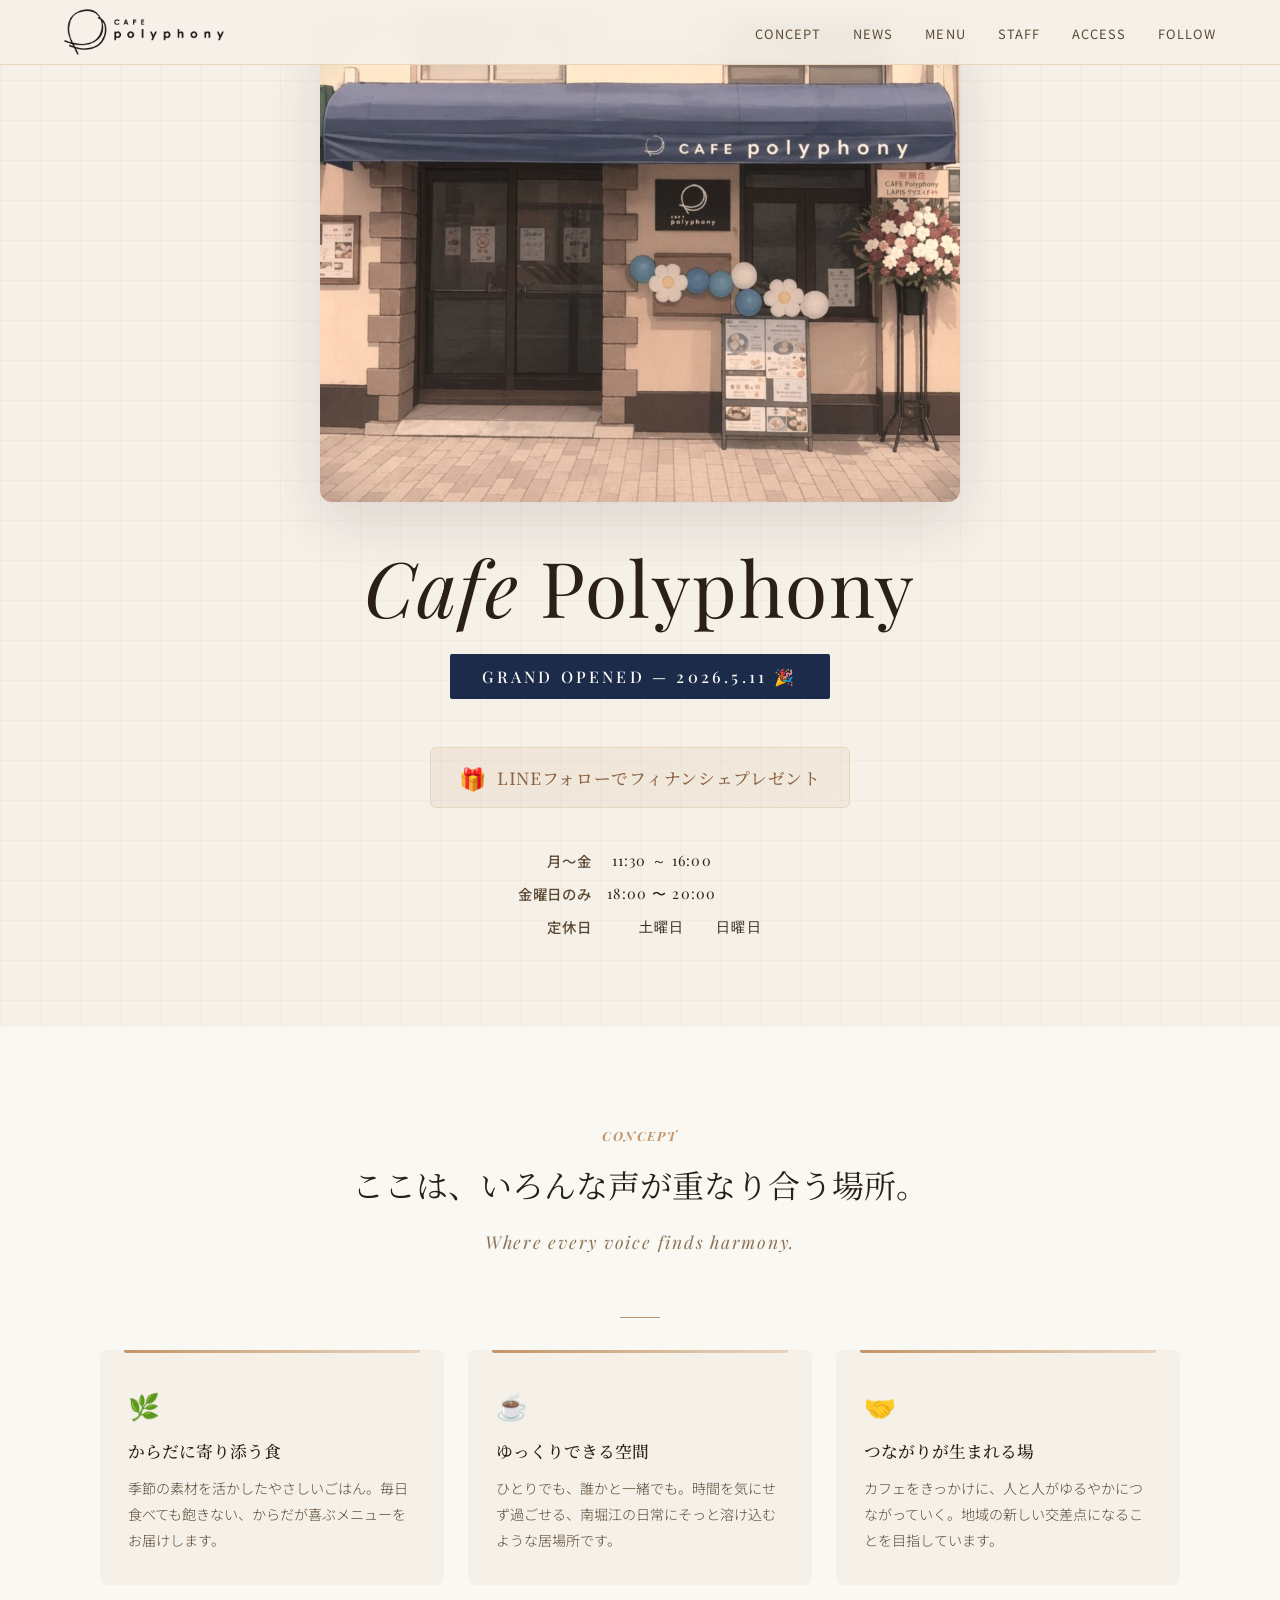
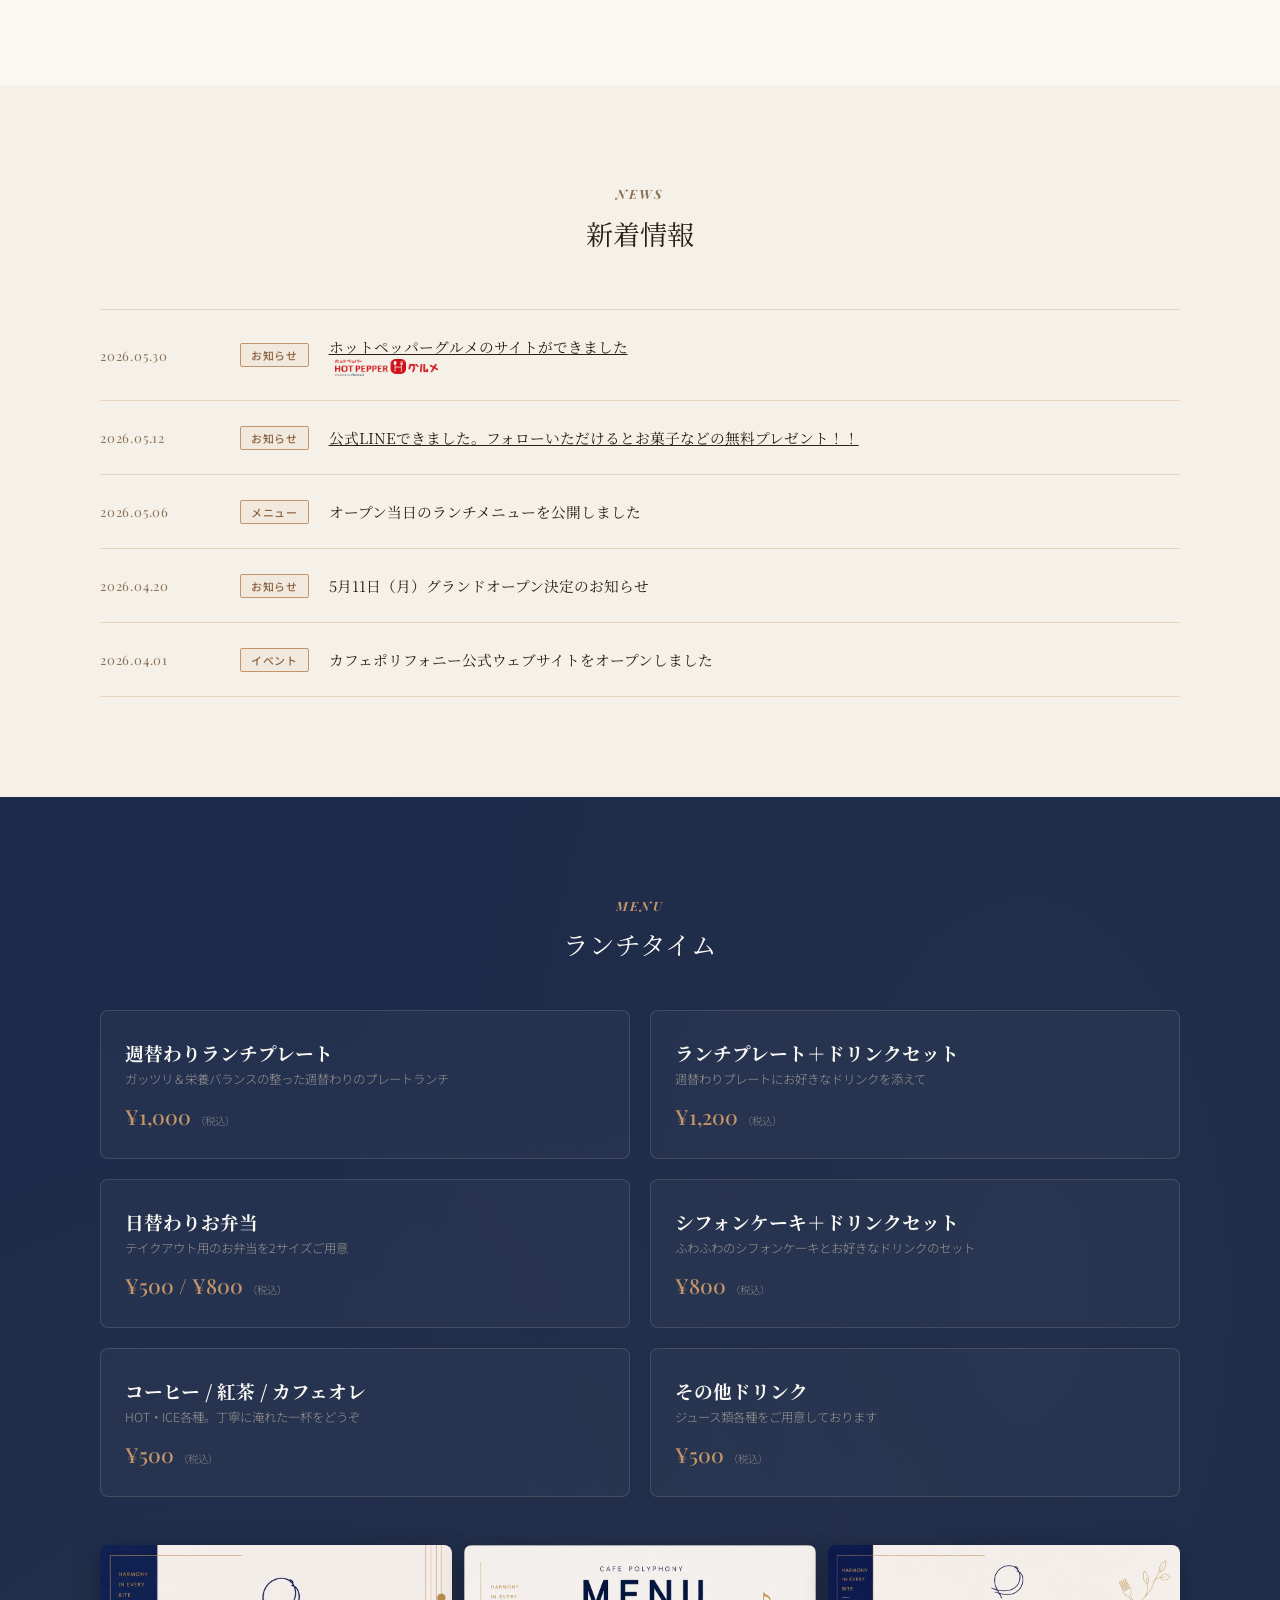
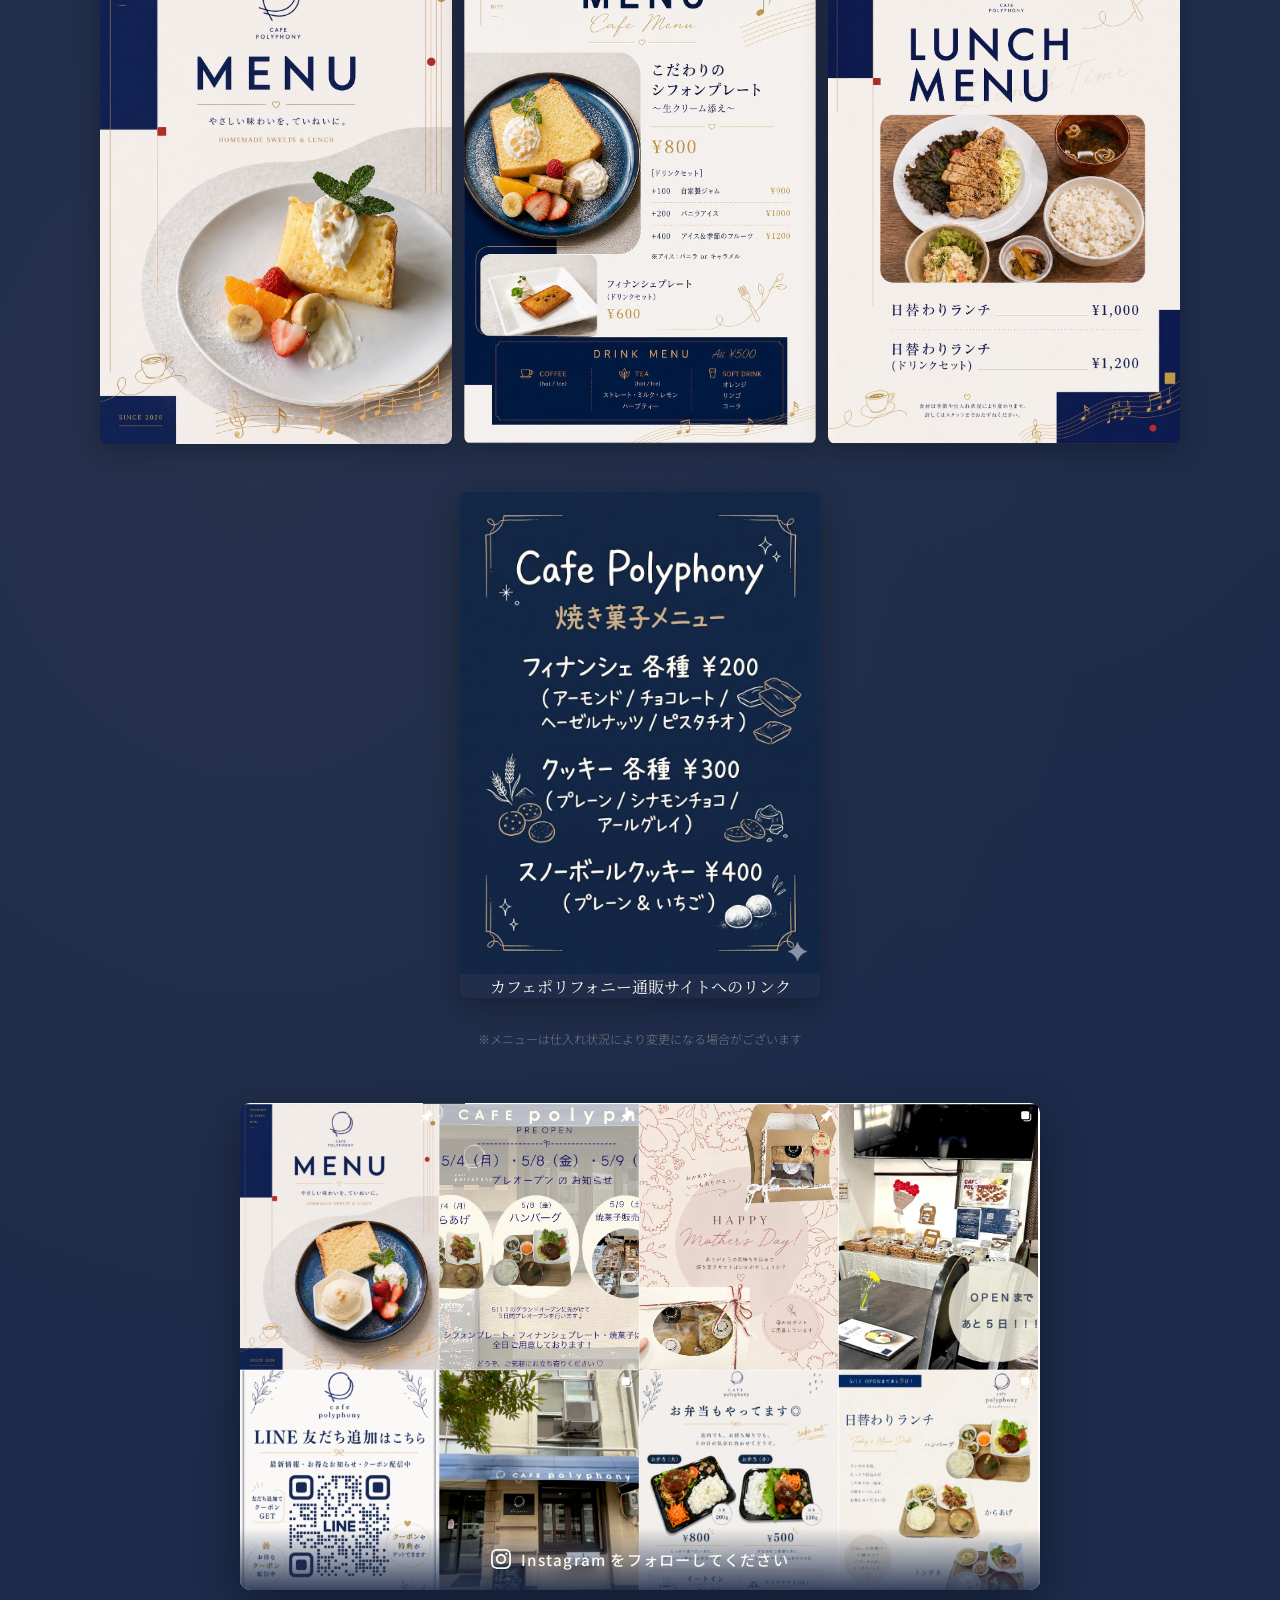
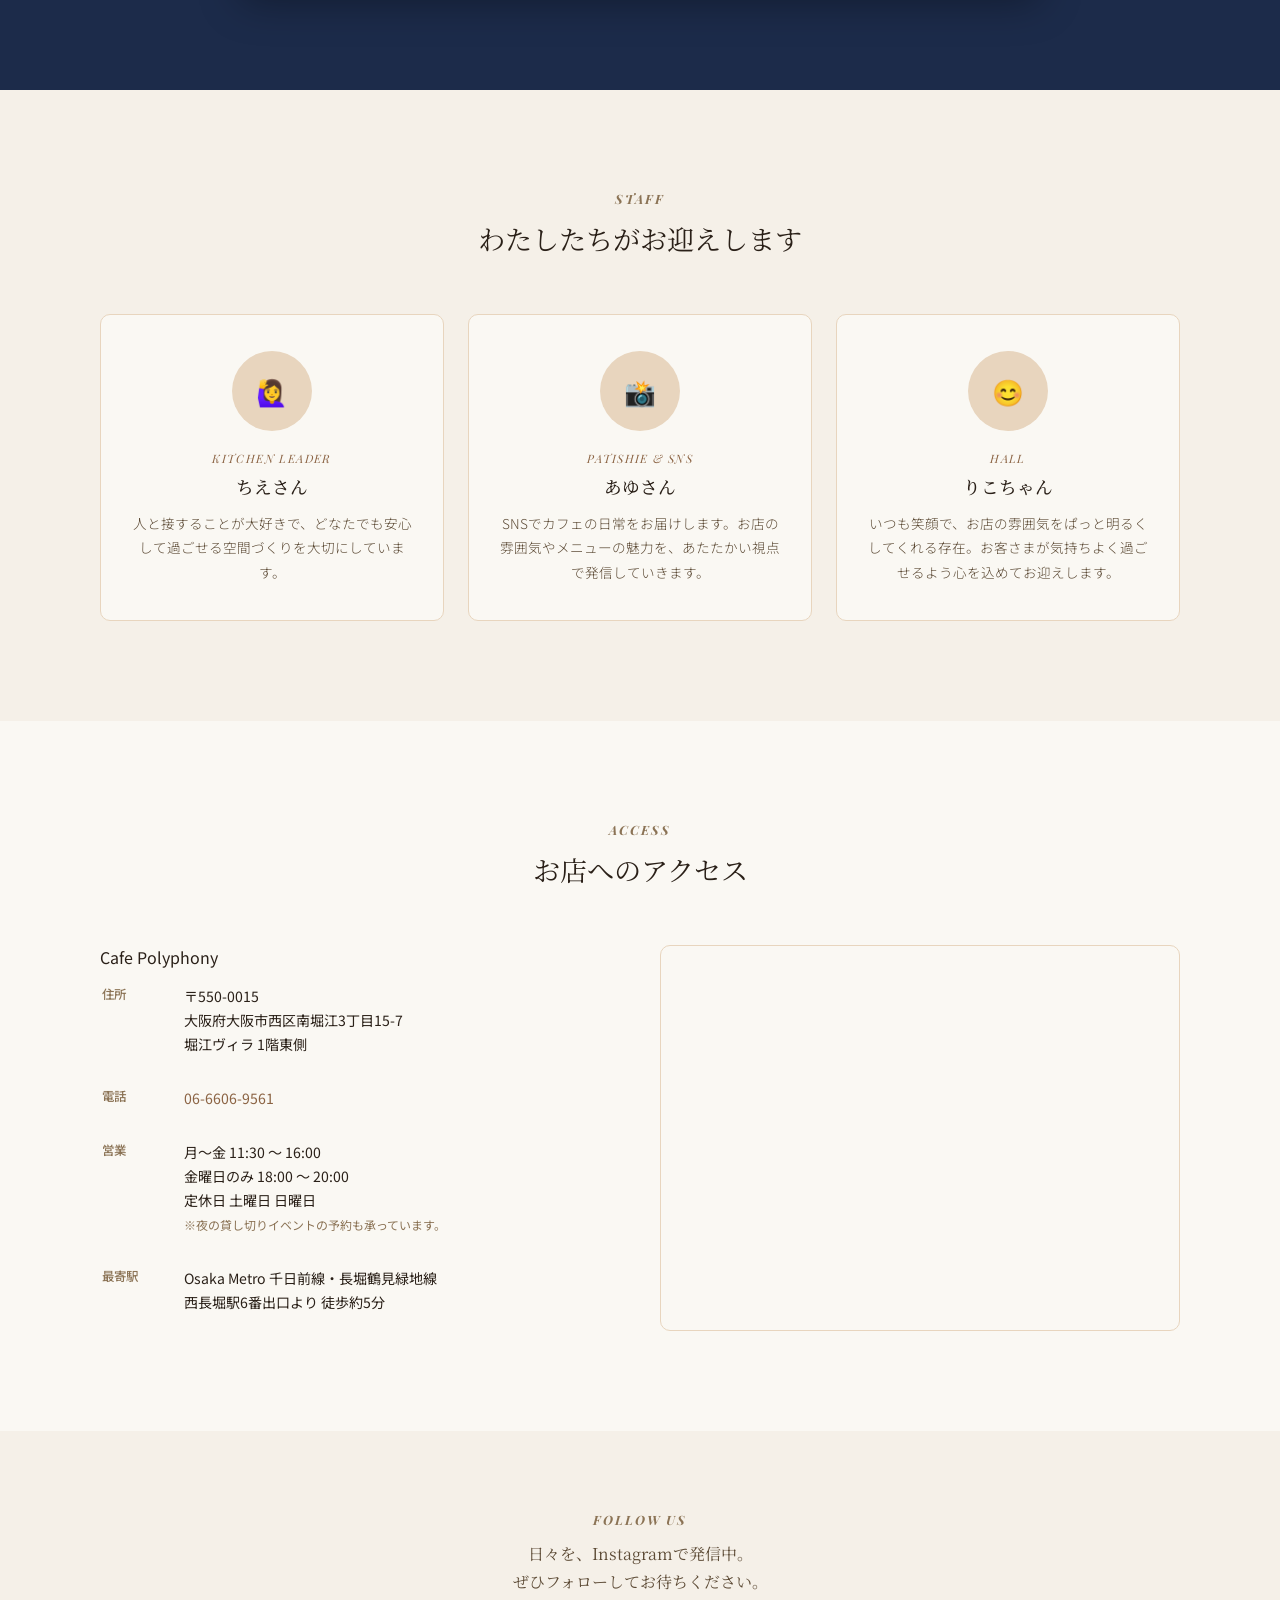
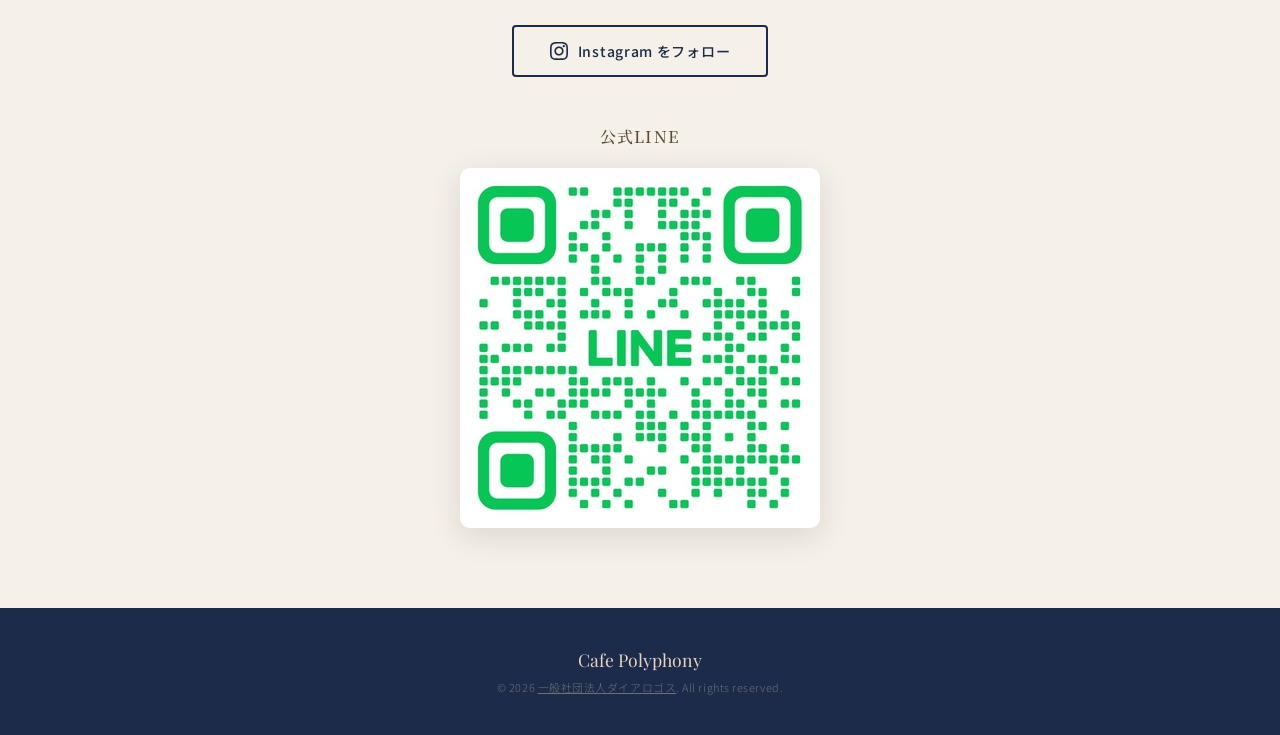
==== commit b9af1dab: "スタッフ「あっちゃん」を削除 Co-Authored-By: Claude Sonnet 4.6 <noreply@anthropic.com>" ====
--- a/index.html
+++ b/index.html
@@ -266,12 +266,6 @@
         <h2 class="section-label fade-in">Staff</h2>
         <p class="section-heading fade-in">わたしたちがお迎えします</p>
         <div class="staff-grid">
-          <div class="staff-card fade-in">
-            <div class="staff-avatar">👩‍🍳</div>
-            <div class="staff-role">Store Manager</div>
-            <div class="staff-name">あっちゃん</div>
-            <p class="staff-desc">からだにやさしく、おいしいメニューを日々考案しています。「毎日でも食べたい」と思えるごはんをお届けします。</p>
-          </div>
           <div class="staff-card fade-in">
             <div class="staff-avatar">🙋‍♀️</div>
             <div class="staff-role">Kitchen Leader</div>
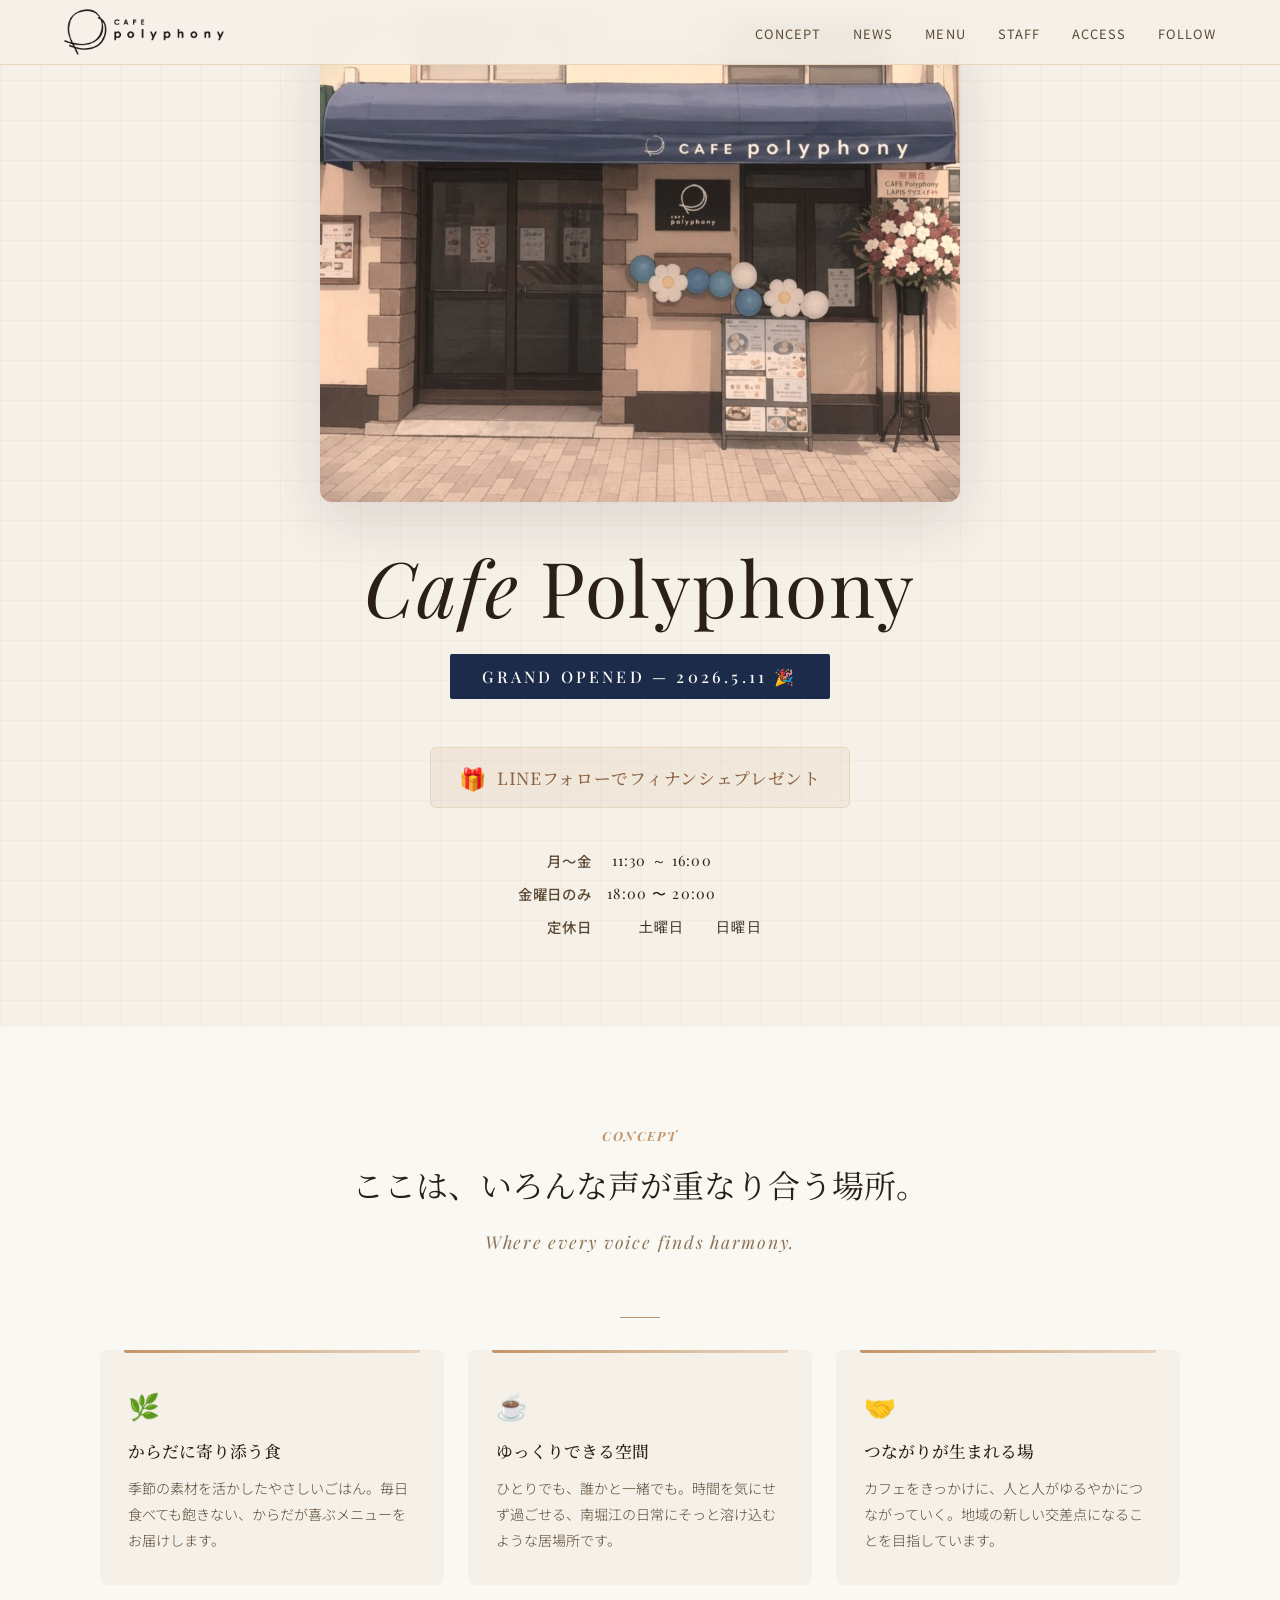
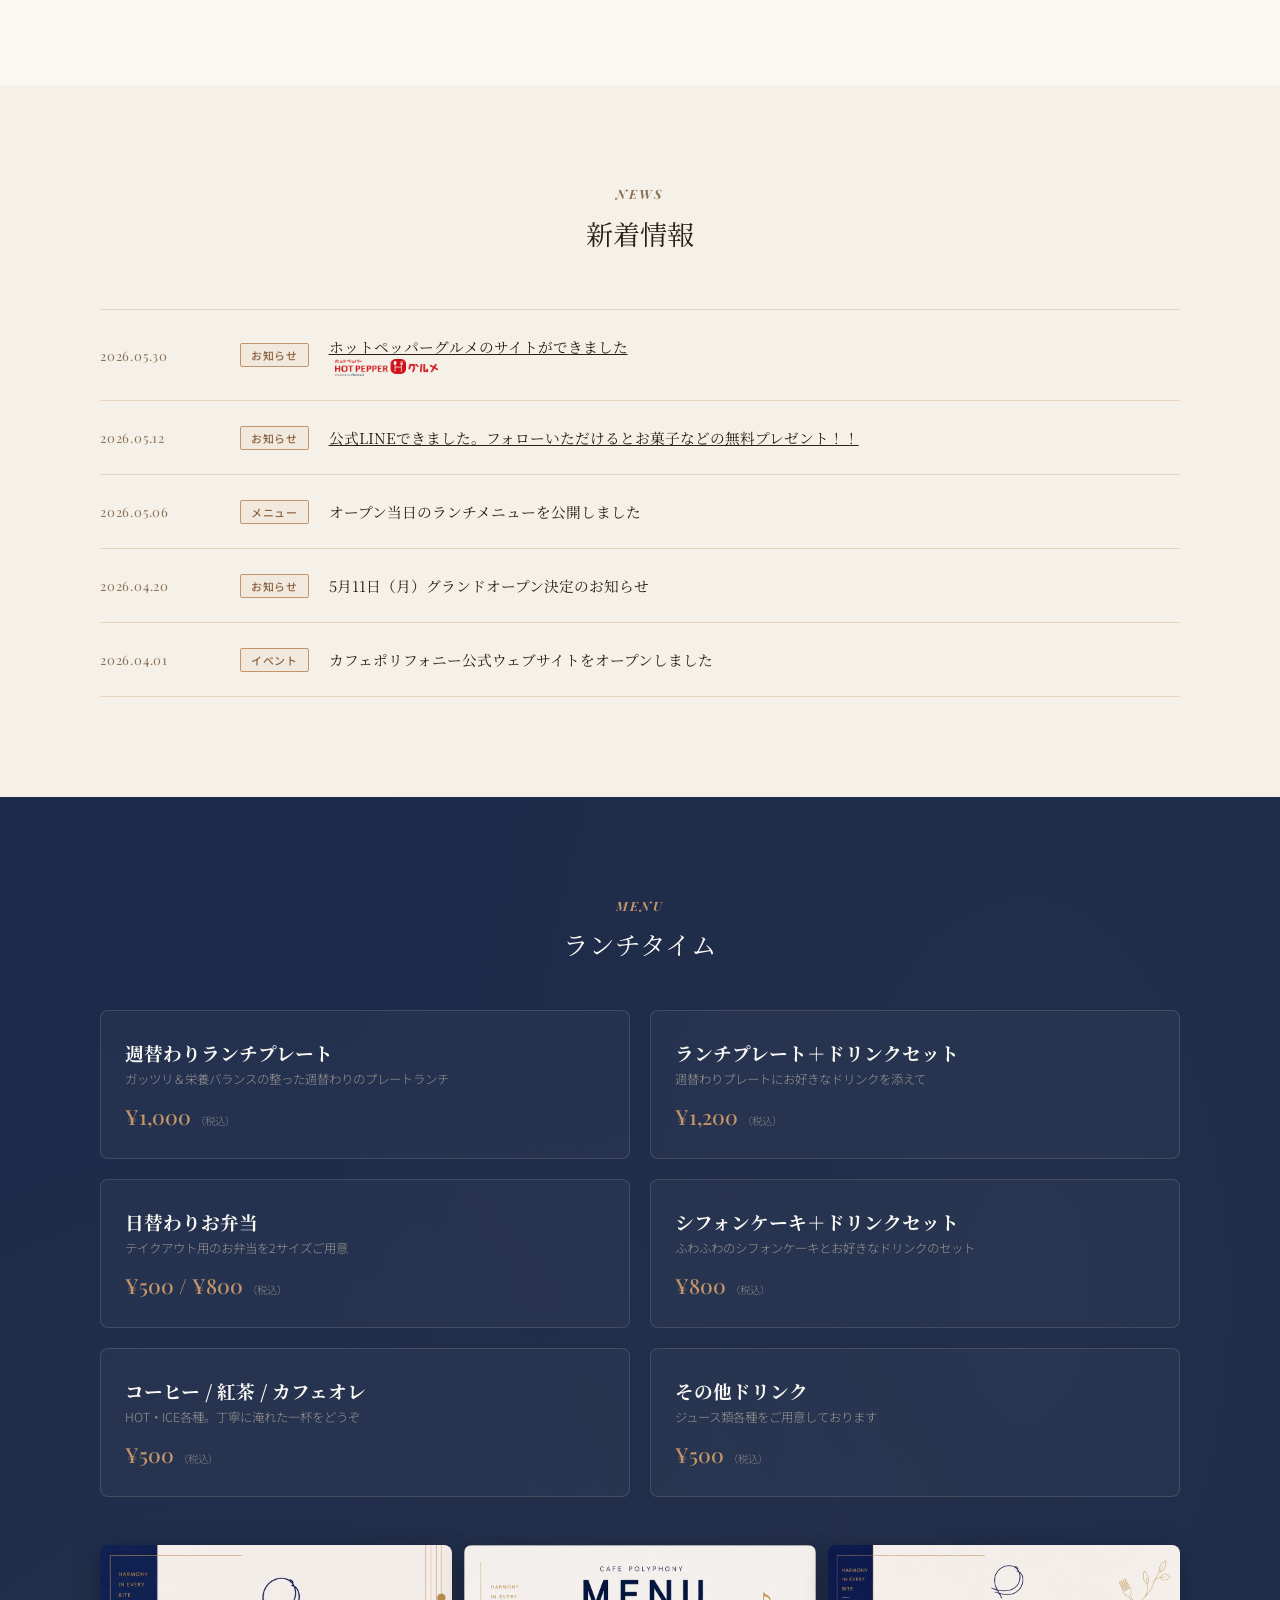
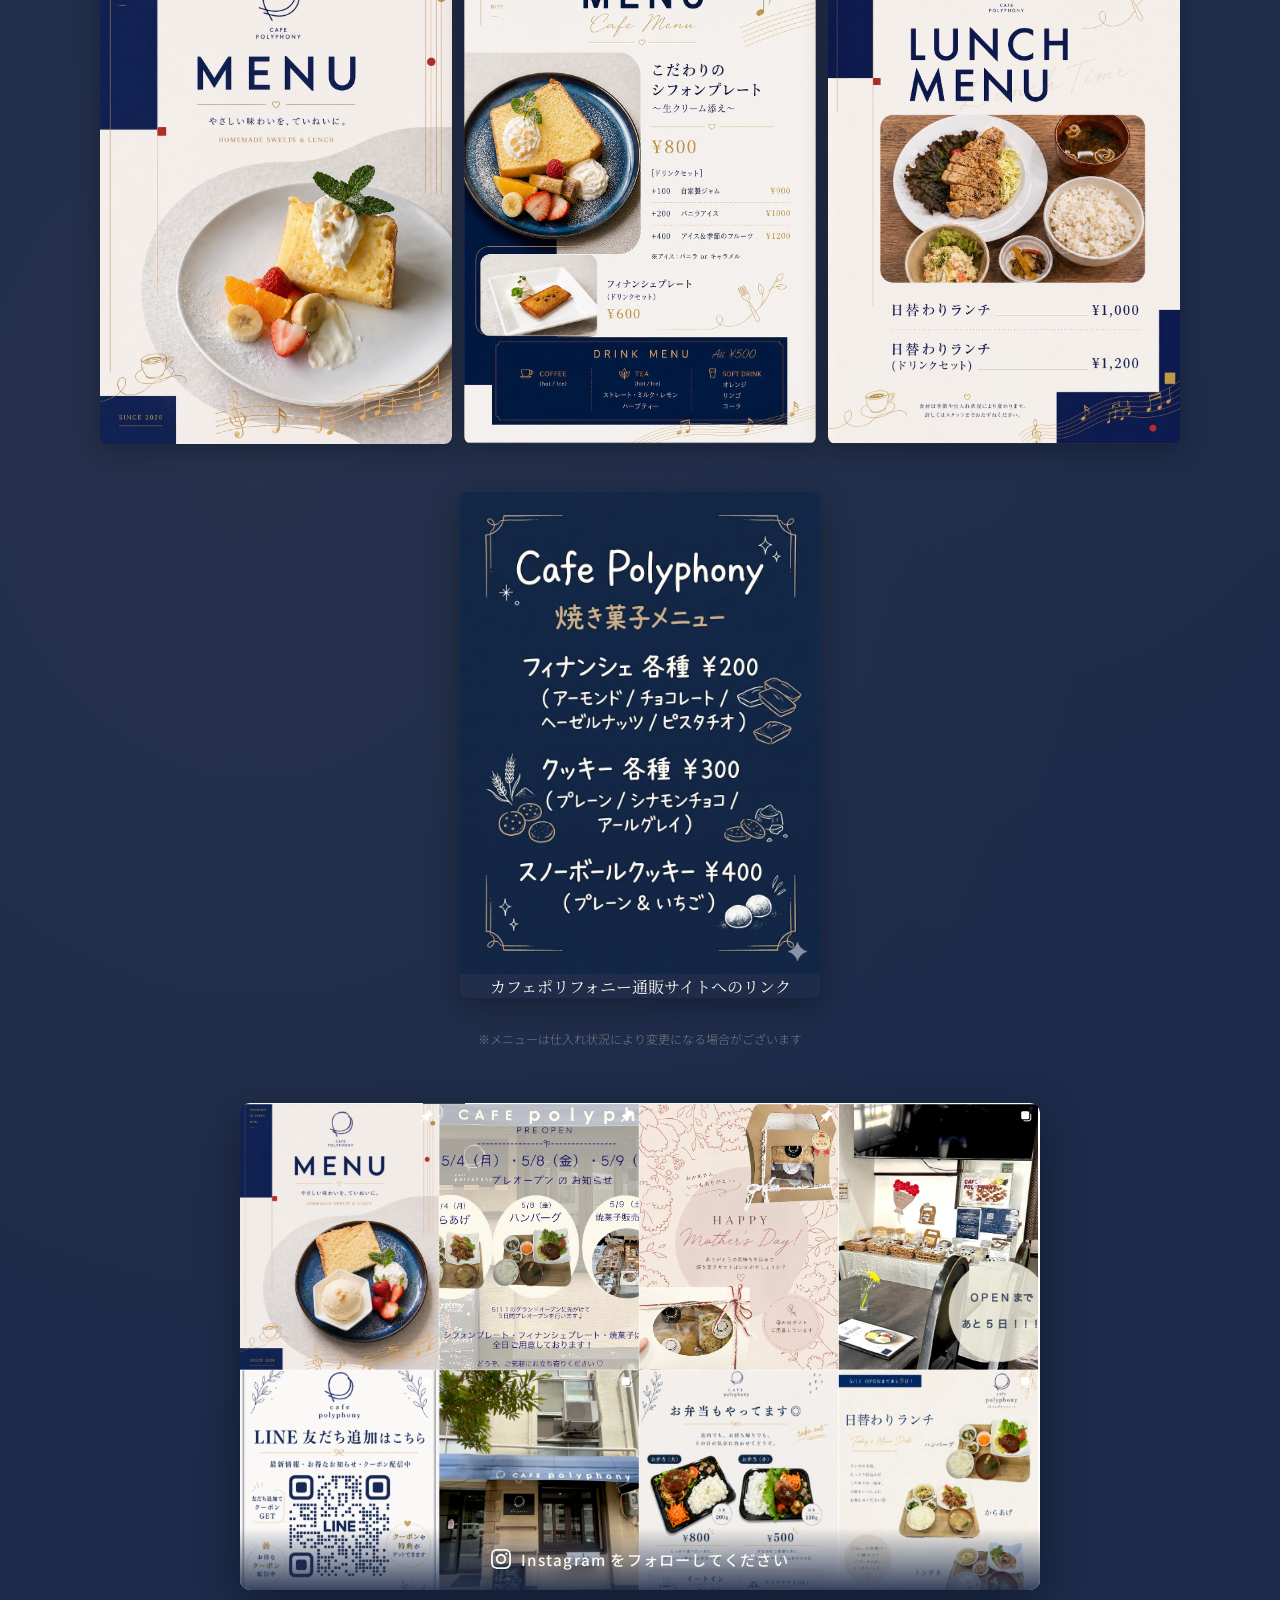
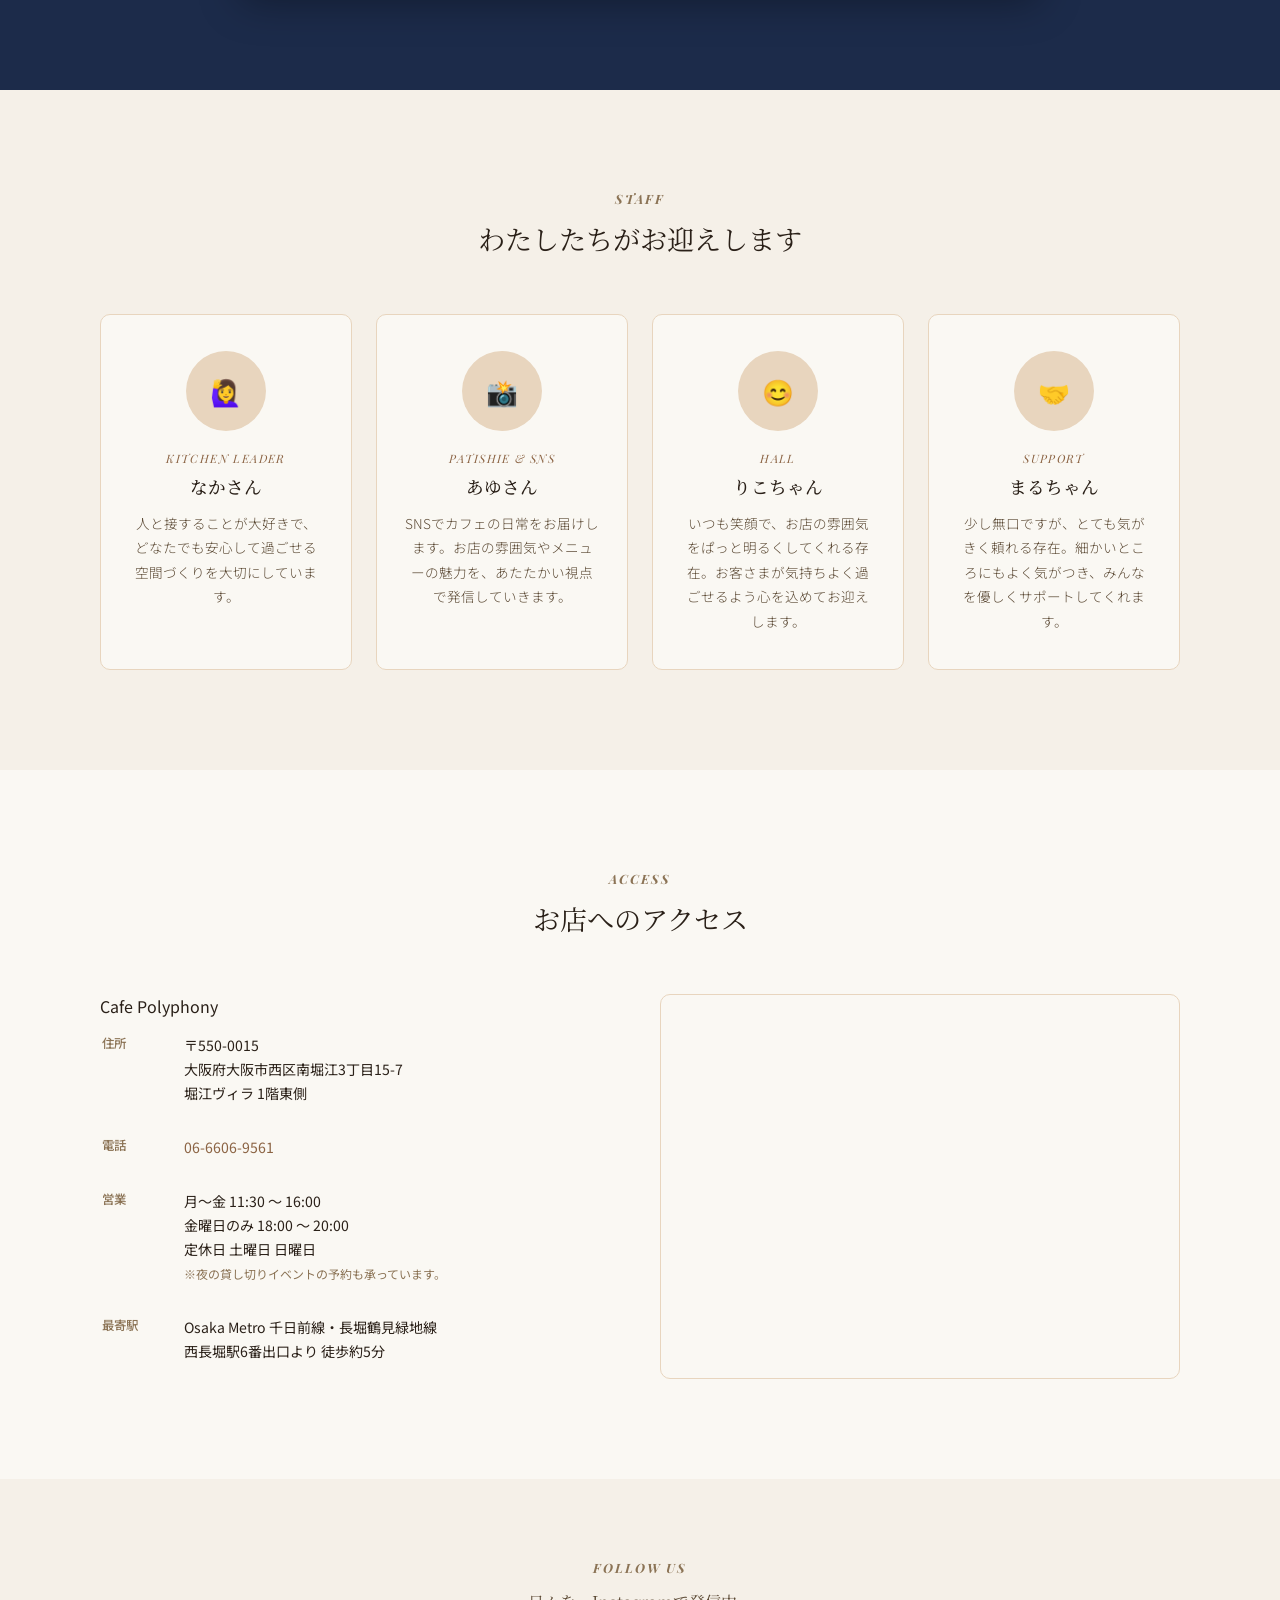
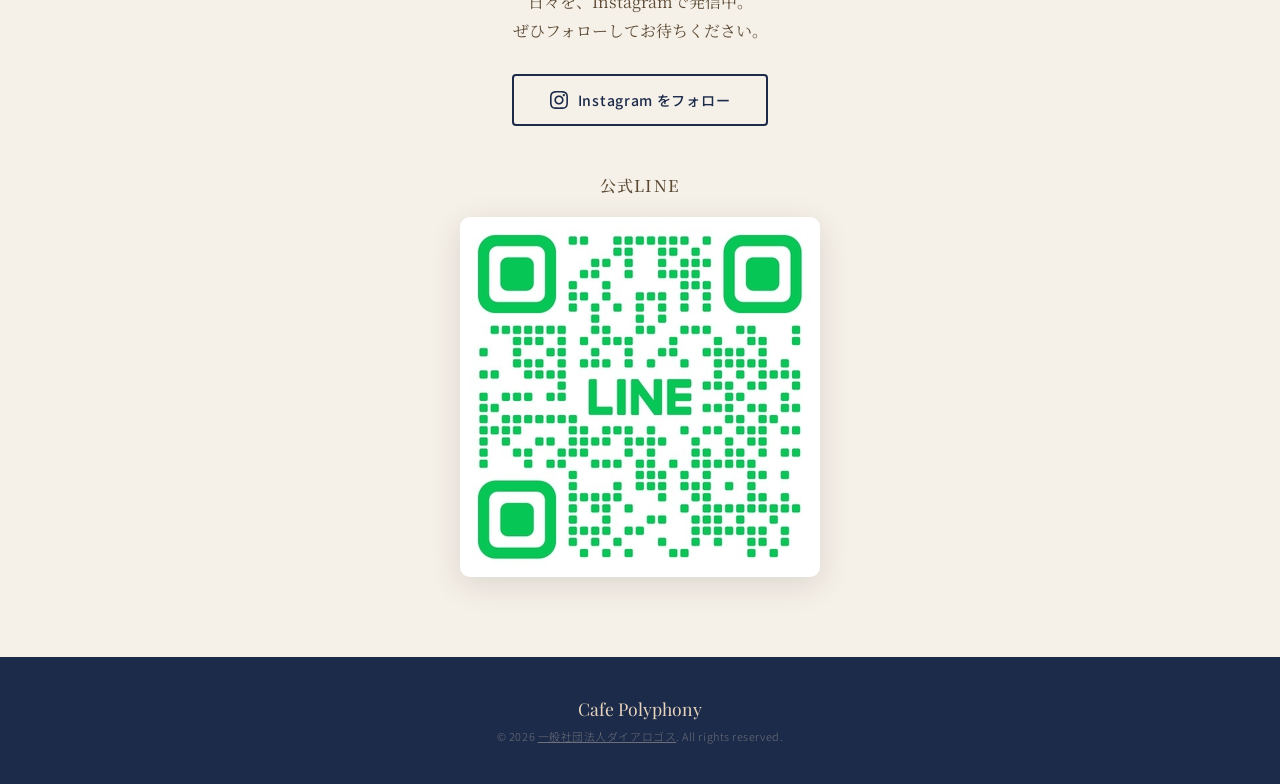
==== commit 543c1155: "なかさん追加" ====
--- a/index.html
+++ b/index.html
@@ -269,7 +269,7 @@
           <div class="staff-card fade-in">
             <div class="staff-avatar">🙋‍♀️</div>
             <div class="staff-role">Kitchen Leader</div>
-            <div class="staff-name">ちえさん</div>
+            <div class="staff-name">なかさん</div>
             <p class="staff-desc">人と接することが大好きで、どなたでも安心して過ごせる空間づくりを大切にしています。</p>
           </div>
           <div class="staff-card fade-in">
@@ -283,6 +283,12 @@
             <div class="staff-role">Hall</div>
             <div class="staff-name">りこちゃん</div>
             <p class="staff-desc">いつも笑顔で、お店の雰囲気をぱっと明るくしてくれる存在。お客さまが気持ちよく過ごせるよう心を込めてお迎えします。</p>
+          </div>
+          <div class="staff-card fade-in">
+            <div class="staff-avatar">🤝</div>
+            <div class="staff-role">Support</div>
+            <div class="staff-name">まるちゃん</div>
+            <p class="staff-desc">少し無口ですが、とても気がきく頼れる存在。細かいところにもよく気がつき、みんなを優しくサポートしてくれます。</p>
           </div>
         </div>
       </div>
--- a/css/styles.css
+++ b/css/styles.css
@@ -817,9 +817,15 @@
     gap: 24px;
 }
 
+@media (min-width: 640px) {
+    .staff-grid {
+        grid-template-columns: repeat(2, 1fr);
+    }
+}
+
 @media (min-width: 1024px) {
     .staff-grid {
-        grid-template-columns: repeat(3, 1fr);
+        grid-template-columns: repeat(4, 1fr);
     }
 }
 
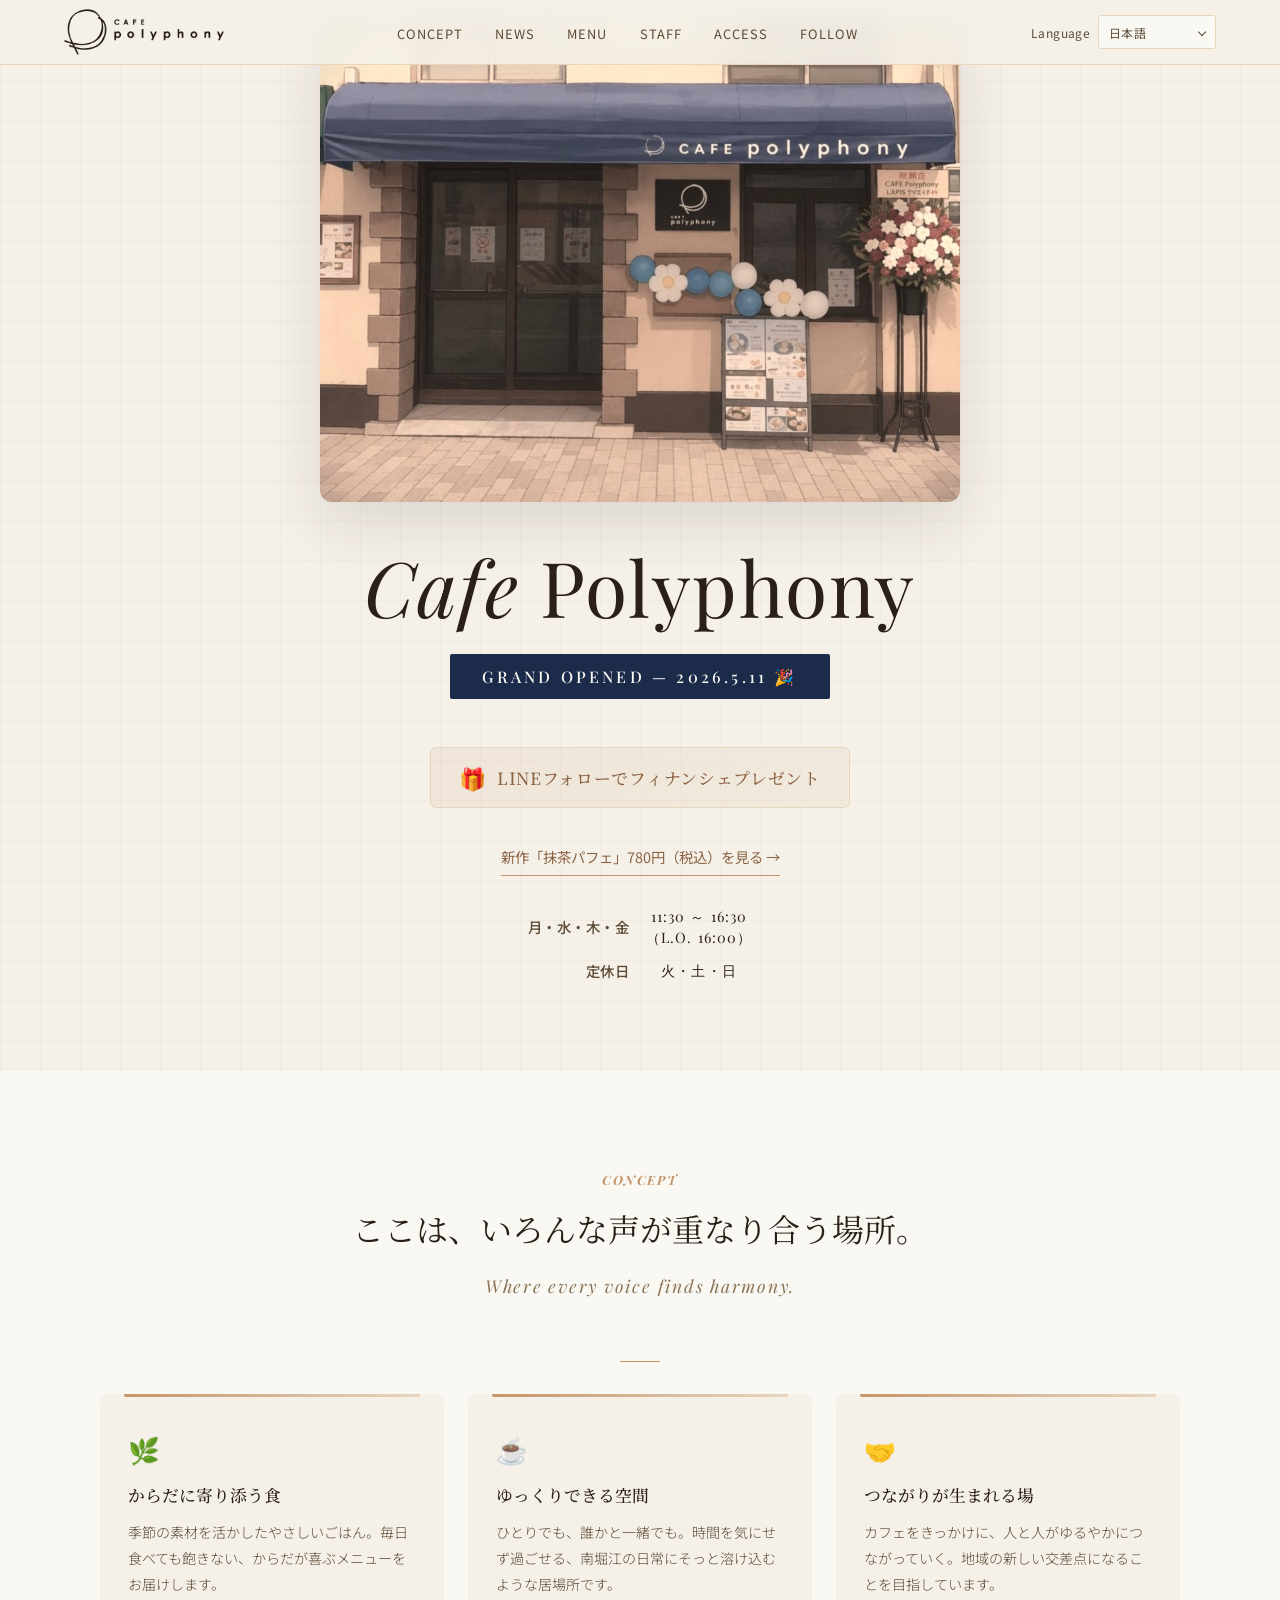
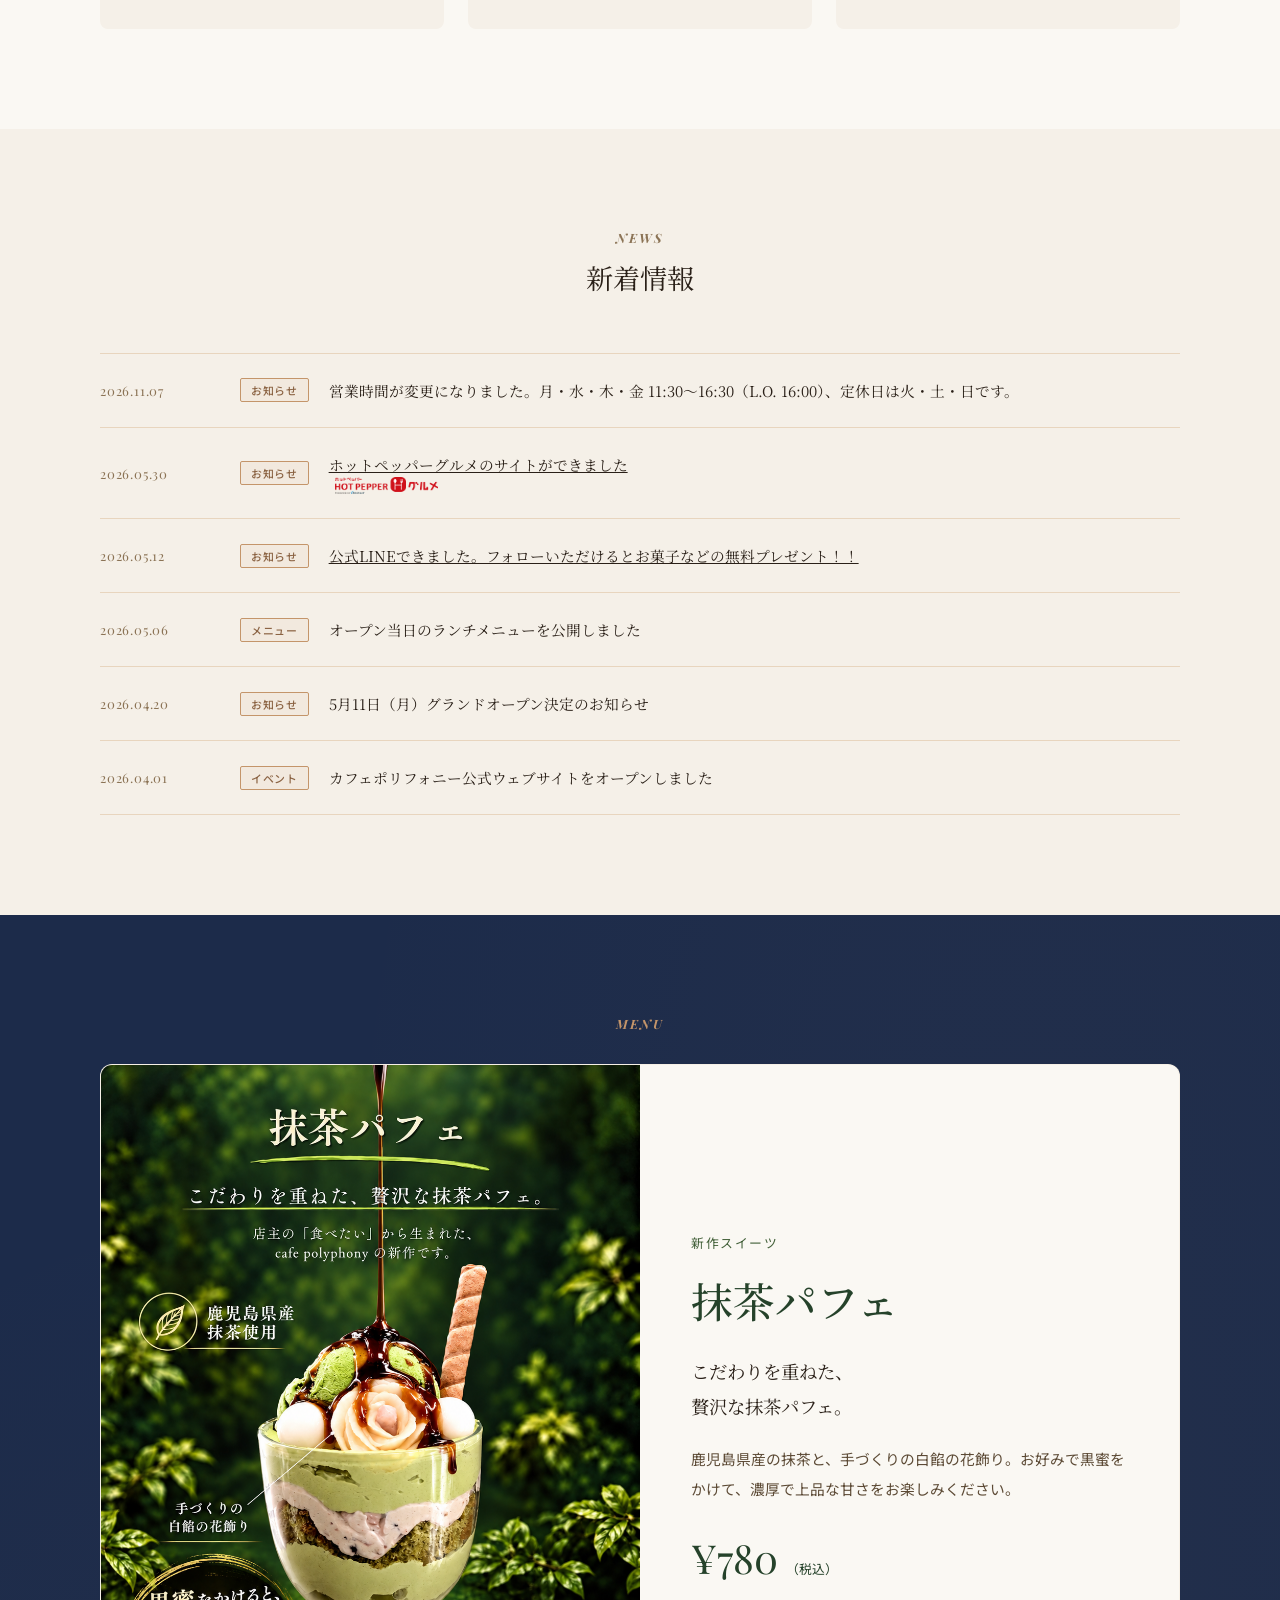
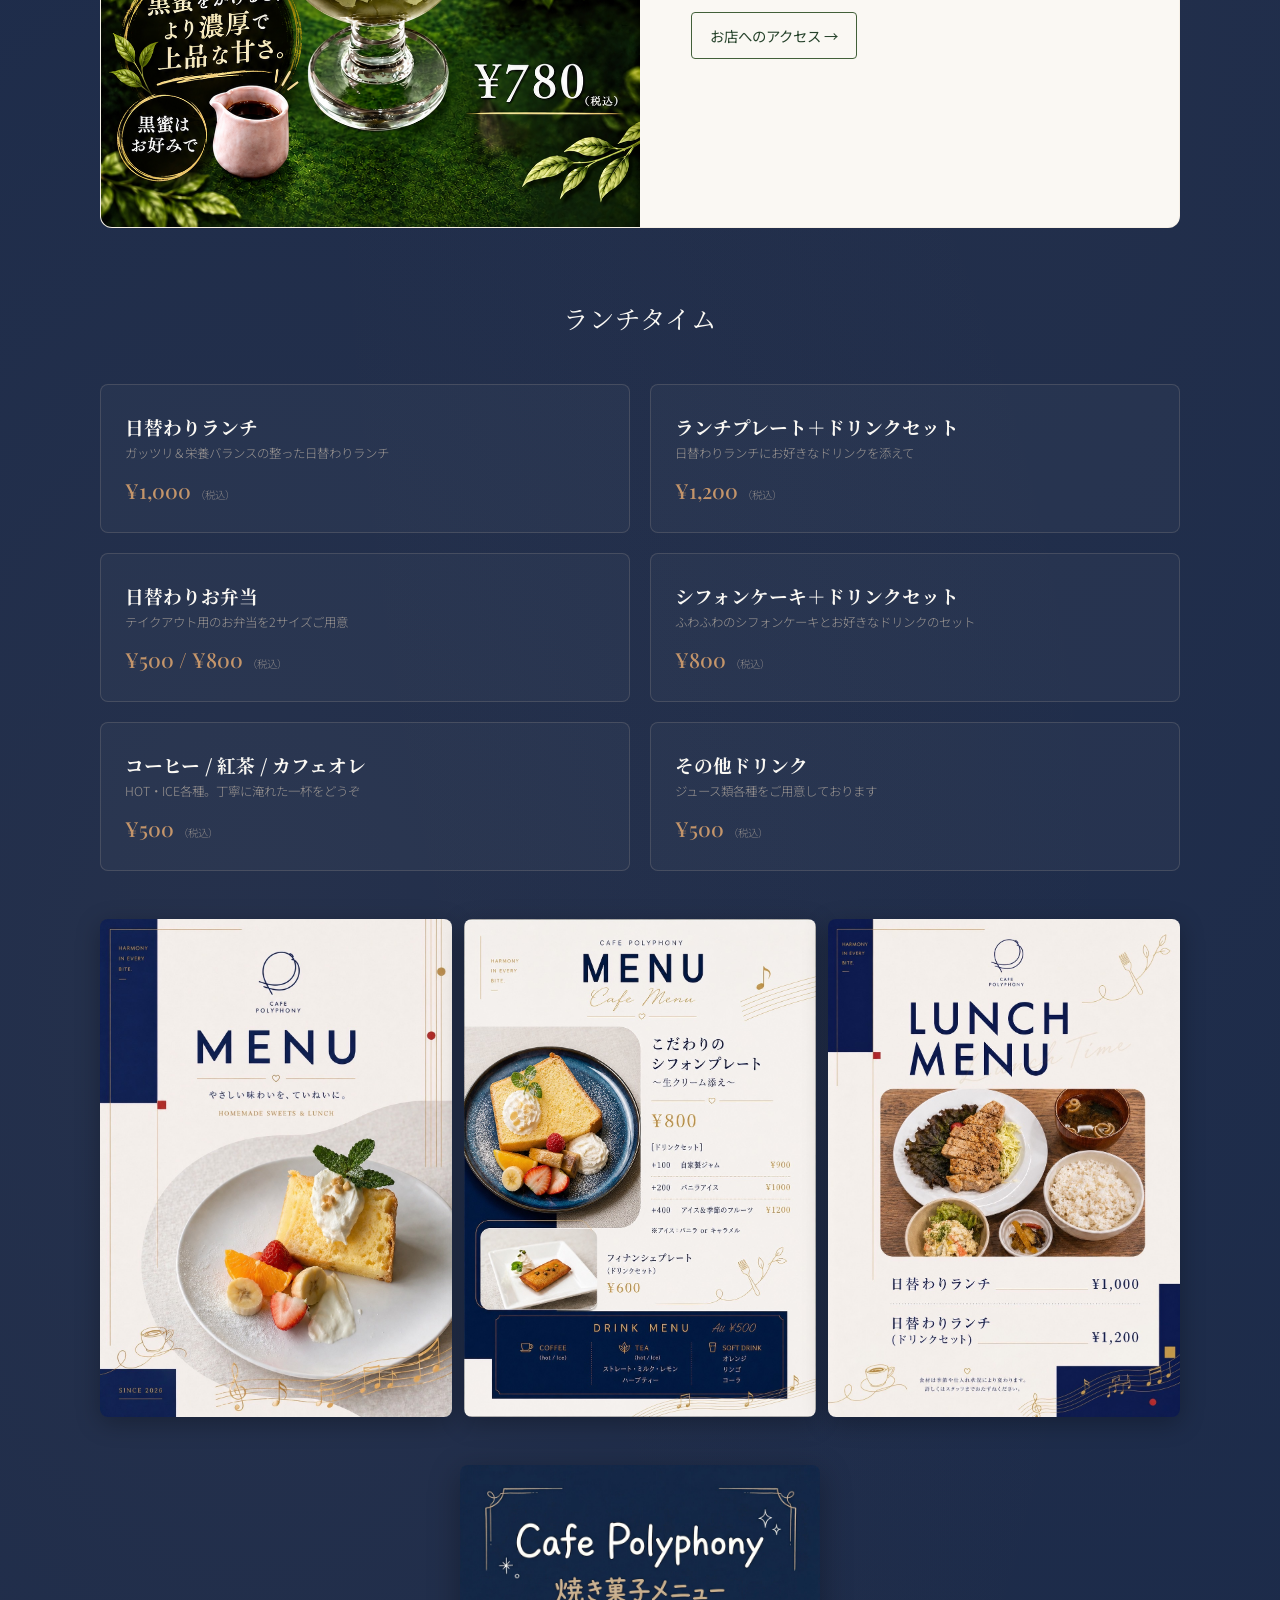
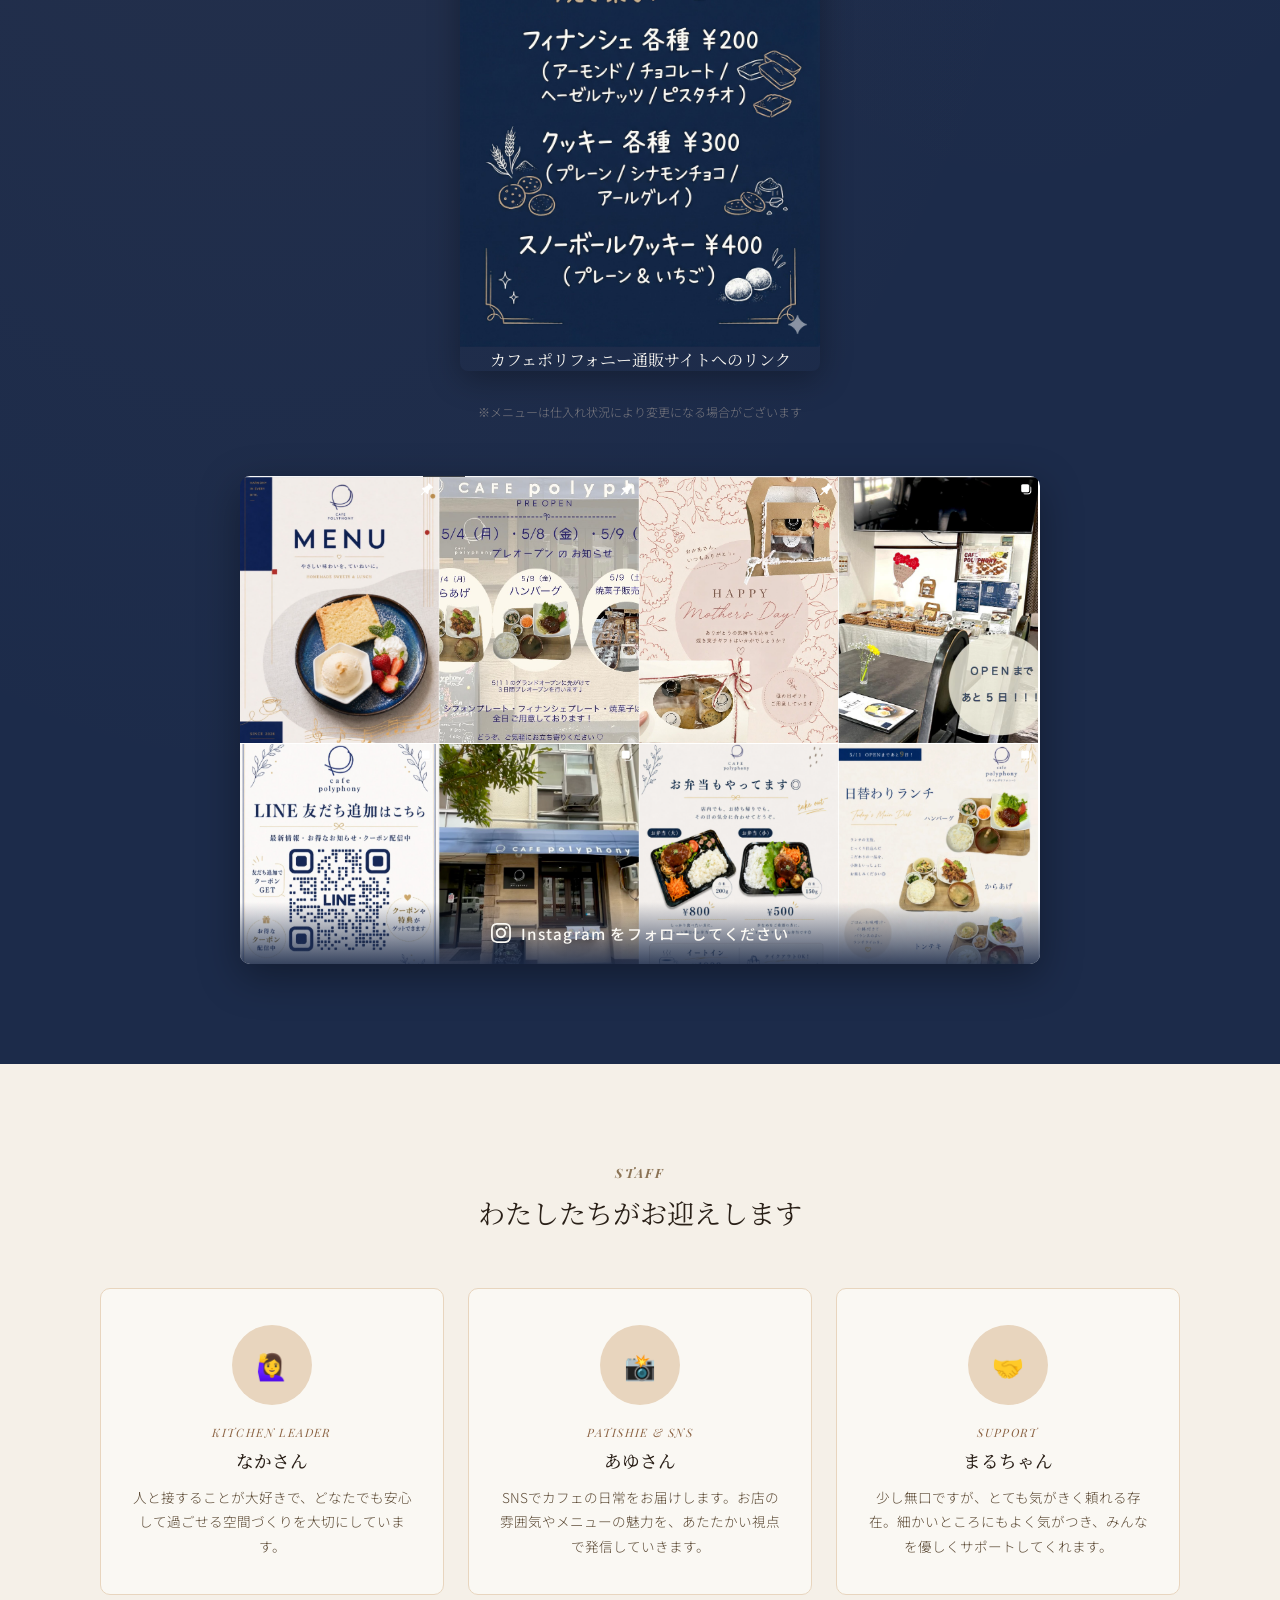
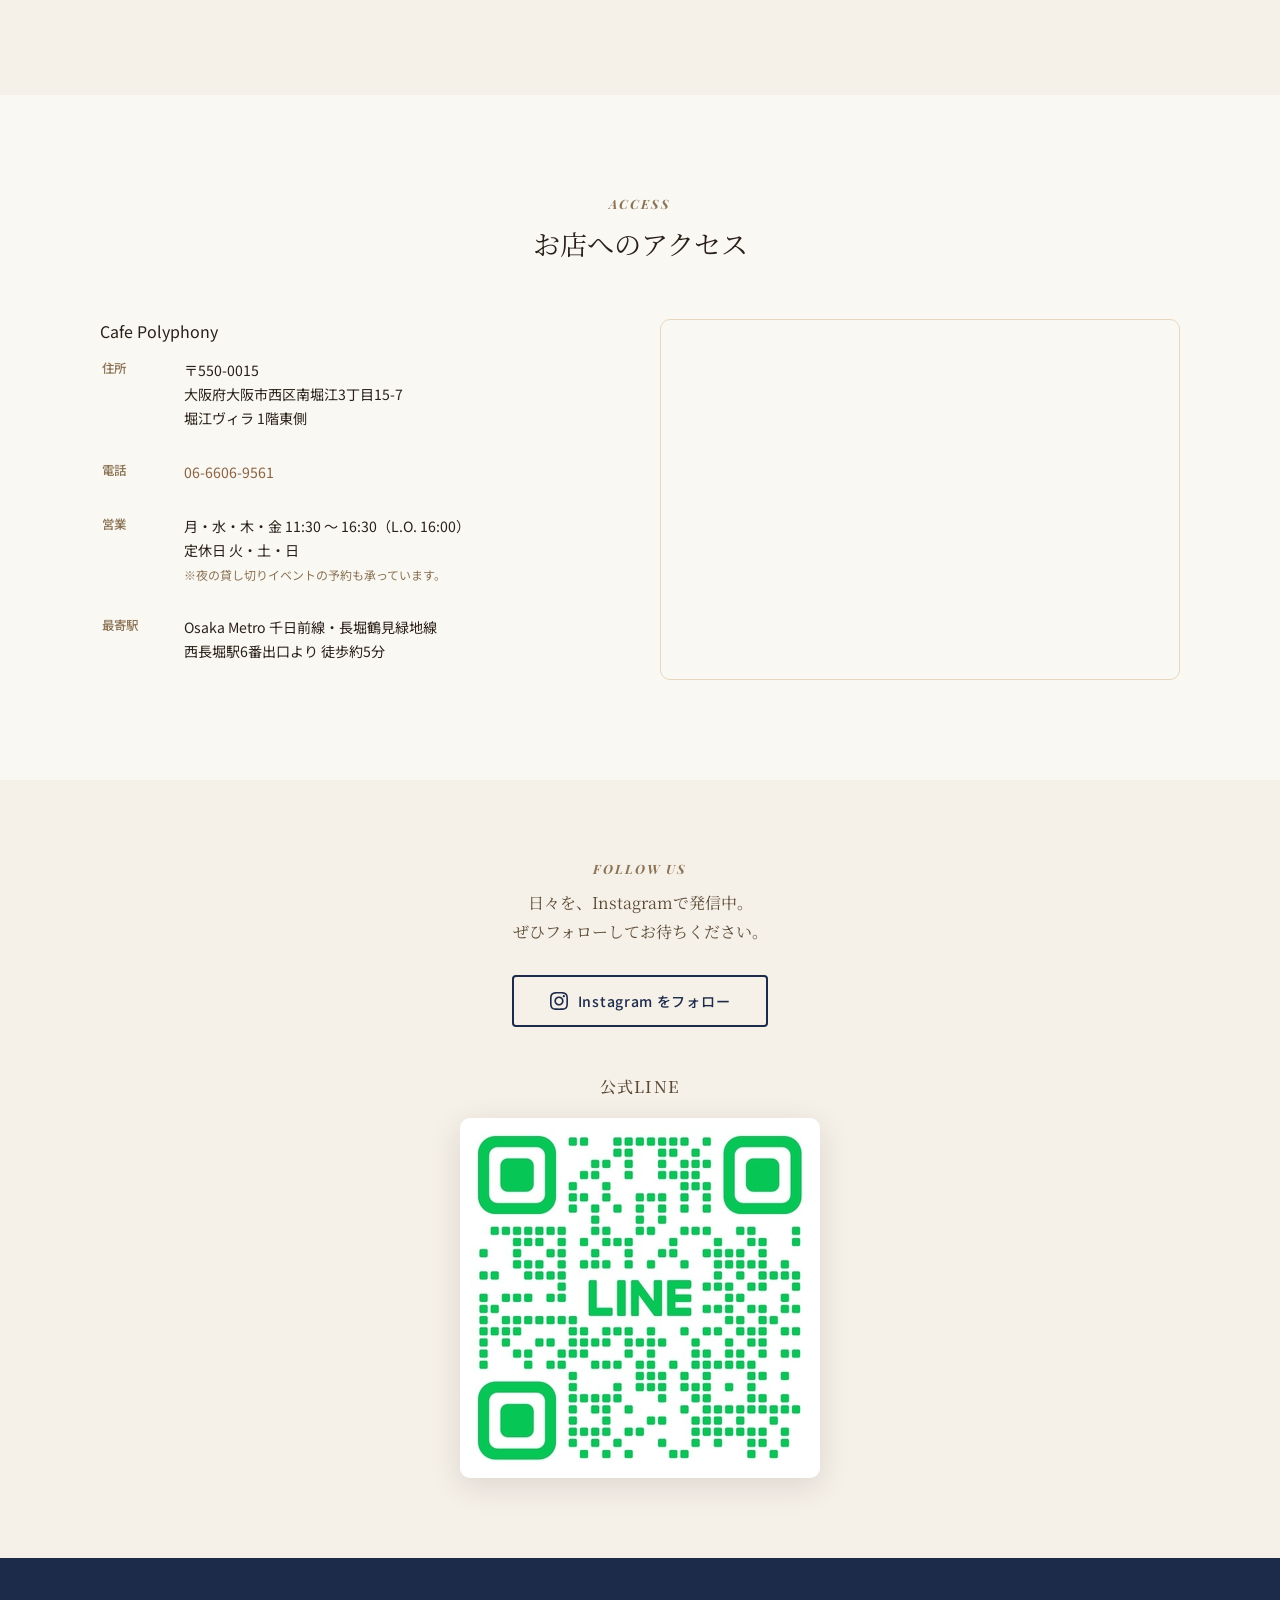
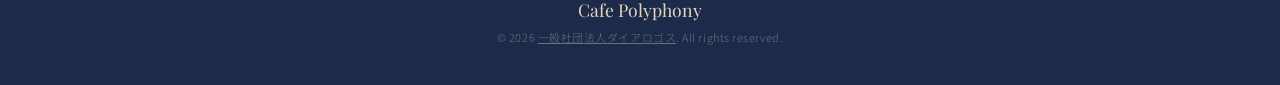
==== commit cf6d09d4: "2026年11月7日更新" ====
--- a/index.html
+++ b/index.html
@@ -1,5 +1,5 @@
 <!DOCTYPE html>
-<html lang="ja">
+<html lang="ja" translate="no">
 
 <head prefix="og: http://ogp.me/ns# fb: http://ogp.me/ns/fb# website: http://ogp.me/ns/website#">
   <!-- Google tag (gtag.js) -->
@@ -12,6 +12,7 @@
     gtag('config', 'G-Y2W2DN50NQ');
   </script>
   <meta charset="UTF-8">
+  <meta name="google" content="notranslate">
   <meta name="viewport" content="width=device-width, initial-scale=1.0">
   <link rel="icon" href="img/favicon.svg" type="image/svg+xml">
   <title>Cafe Polyphony カフェポリフォニー 2026.5.11 GRAND OPEN</title>
@@ -29,14 +30,14 @@
   <meta name="description" content="南堀江に誕生する、ソーシャルグッドなコミュニティカフェ。2026年5月11日グランドオープン。">
   <link rel="preconnect" href="https://fonts.googleapis.com">
   <link rel="preconnect" href="https://fonts.gstatic.com" crossorigin>
-  <link href="css/styles.css" rel="stylesheet">
+  <link href="css/styles.css?v=20261107-parfait" rel="stylesheet">
   <link
     href="https://fonts.googleapis.com/css2?family=Playfair+Display:ital,wght@0,400;0,500;0,600;1,400;1,500&family=Noto+Serif+JP:wght@300;400;500;600&family=Noto+Sans+JP:wght@300;400;500&display=swap"
     rel="stylesheet">
 
 </head>
 
-<body>
+<body class="notranslate">
 
   <!-- 00. GLOBAL NAV -->
   <header>
@@ -52,22 +53,36 @@
           <li><a href="#sns">Follow</a></li>
         </ul>
 
-        <!-- humburger menu -->
-        <div class="ham_container">
-          <input type="checkbox" id="check">
-          <label for="check" class="hamburger">
-            <span></span>
-          </label>
-          <nav class="ham_nav">
-            <ul class="ham_list">
-              <li><a href="#concept">Concept</a></li>
-              <li><a href="#news">News</a></li>
-              <li><a href="#menu">Menu</a></li>
-              <li><a href="#staff">Staff</a></li>
-              <li><a href="#access">Access</a></li>
-              <li><a href="#sns">Follow</a></li>
-            </ul>
-          </nav>
+        <div class="nav-actions">
+          <div class="language-switcher">
+            <span class="language-label notranslate" aria-hidden="true" translate="no">Language</span>
+            <label class="sr-only" for="language-select">Language</label>
+            <select id="language-select" aria-label="Language">
+              <option value="ja">日本語</option>
+              <option value="en">English</option>
+              <option value="zh-CN">简体中文</option>
+              <option value="zh-TW">繁體中文</option>
+              <option value="ko">한국어</option>
+            </select>
+          </div>
+
+          <!-- humburger menu -->
+          <div class="ham_container">
+            <input type="checkbox" id="check">
+            <label for="check" class="hamburger">
+              <span></span>
+            </label>
+            <nav class="ham_nav">
+              <ul class="ham_list">
+                <li><a href="#concept">Concept</a></li>
+                <li><a href="#news">News</a></li>
+                <li><a href="#menu">Menu</a></li>
+                <li><a href="#staff">Staff</a></li>
+                <li><a href="#access">Access</a></li>
+                <li><a href="#sns">Follow</a></li>
+              </ul>
+            </nav>
+          </div>
         </div>
       </div>
     </nav>
@@ -88,20 +103,16 @@
         <span class="hero-promo-icon">🎁</span>
         <span>LINEフォローでフィナンシェプレゼント</span>
       </div>
+      <a class="hero-menu-link fade-in" href="#matcha-parfait">新作「抹茶パフェ」780円（税込）を見る →</a>
       <div class="hero-hours fade-in">
         <table class="hero-hours-table">
           <tr>
-            <th>月〜金</th>
-            <td>11:30 ～ 16:00</td>
-          </tr>
-          <tr>
-            <th>金曜日のみ</th>
-            <td>18:00 〜 20:00</td>
+            <th>月・水・木・金</th>
+            <td>11:30 ～ 16:30<br>（L.O. 16:00）</td>
           </tr>
           <tr>
             <th>定休日</th>
-            <td>土曜日</td>
-            <td>日曜日</td>
+            <td>火・土・日</td>
           </tr>
         </table>
       </div>
@@ -143,6 +154,11 @@
         <h2 class="section-label fade-in">News</h2>
         <p class="section-heading fade-in">新着情報</p>
         <ul class="news-list">
+          <li class="news-item fade-in">
+            <time class="news-date" datetime="2026-11-07">2026.11.07</time>
+            <span class="news-tag">お知らせ</span>
+            <p class="news-title">営業時間が変更になりました。月・水・木・金 11:30〜16:30（L.O. 16:00）、定休日は火・土・日です。</p>
+          </li>
           <li class="news-item fade-in">
             <time class="news-date" datetime="2026-05-30">2026.05.30</time>
             <span class="news-tag">お知らせ</span>
@@ -178,20 +194,33 @@
     <section class="menu" id="menu">
       <div class="section-inner">
         <h2 class="menu-label fade-in">Menu</h2>
+        <article class="parfait-feature fade-in" id="matcha-parfait" aria-labelledby="parfait-title">
+          <a class="parfait-poster" href="img/matcha-parfait.png" target="_blank" rel="noopener noreferrer" aria-label="抹茶パフェのポスターを別タブで拡大表示">
+            <img src="img/matcha-parfait.png" alt="抹茶パフェ。鹿児島県産抹茶使用、手づくりの白餡の花飾り。黒蜜はお好みで。780円（税込）。" width="1055" height="1491" loading="lazy" decoding="async">
+          </a>
+          <div class="parfait-copy">
+            <p class="parfait-eyebrow">新作スイーツ</p>
+            <h3 id="parfait-title">抹茶パフェ</h3>
+            <p class="parfait-lead">こだわりを重ねた、<br>贅沢な抹茶パフェ。</p>
+            <p class="parfait-description">鹿児島県産の抹茶と、手づくりの白餡の花飾り。お好みで黒蜜をかけて、濃厚で上品な甘さをお楽しみください。</p>
+            <p class="parfait-price">¥780<span class="parfait-tax">（税込）</span></p>
+            <a class="parfait-visit" href="#access">お店へのアクセス →</a>
+          </div>
+        </article>
         <p class="menu-heading fade-in">ランチタイム</p>
         <div class="menu-grid">
           <div class="menu-card fade-in">
             <div class="menu-card-name">
-              <h3>週替わりランチプレート</h3>
+              <h3>日替わりランチ</h3>
             </div>
-            <div class="menu-card-desc">ガッツリ＆栄養バランスの整った週替わりのプレートランチ</div>
+            <div class="menu-card-desc">ガッツリ＆栄養バランスの整った日替わりランチ</div>
             <div class="menu-card-price">¥1,000<span class="tax">（税込）</span></div>
           </div>
           <div class="menu-card fade-in">
             <div class="menu-card-name">
               <h3>ランチプレート＋ドリンクセット</h3>
             </div>
-            <div class="menu-card-desc">週替わりプレートにお好きなドリンクを添えて</div>
+            <div class="menu-card-desc">日替わりランチにお好きなドリンクを添えて</div>
             <div class="menu-card-price">¥1,200<span class="tax">（税込）</span></div>
           </div>
           <div class="menu-card fade-in">
@@ -277,12 +306,6 @@
             <div class="staff-role">Patishie &amp; SNS</div>
             <div class="staff-name">あゆさん</div>
             <p class="staff-desc">SNSでカフェの日常をお届けします。お店の雰囲気やメニューの魅力を、あたたかい視点で発信していきます。</p>
-          </div>
-          <div class="staff-card fade-in">
-            <div class="staff-avatar">😊</div>
-            <div class="staff-role">Hall</div>
-            <div class="staff-name">りこちゃん</div>
-            <p class="staff-desc">いつも笑顔で、お店の雰囲気をぱっと明るくしてくれる存在。お客さまが気持ちよく過ごせるよう心を込めてお迎えします。</p>
           </div>
           <div class="staff-card fade-in">
             <div class="staff-avatar">🤝</div>
@@ -314,9 +337,8 @@
               <tr>
                 <th>営業</th>
                 <td>
-                  月〜金 11:30 ～ 16:00<br>
-                  金曜日のみ 18:00 ～ 20:00<br>
-                  定休日 土曜日 日曜日<br>
+                  月・水・木・金 11:30 ～ 16:30（L.O. 16:00）<br>
+                  定休日 火・土・日<br>
                   <span style="font-size:0.85em; color:var(--text-light);">※夜の貸し切りイベントの予約も承っています。</span>
                 </td>
               </tr>
@@ -367,6 +389,201 @@
 
   <script>
 
+    // ===== LANGUAGE SWITCHER (BUILT-IN TRANSLATIONS) =====
+    (function () {
+      const languageSelect = document.getElementById('language-select');
+      languageSelect.addEventListener('change', function () {
+        const url = new URL(window.location.href);
+        if (languageSelect.value === 'ja') {
+          url.searchParams.delete('lang');
+        } else {
+          url.searchParams.set('lang', languageSelect.value);
+        }
+        window.location.href = url.toString();
+      });
+    })();
+
+    (function () {
+      const translations = {
+        en: {
+          title: 'Cafe Polyphony | Community Cafe in Minamihorie, Osaka',
+          nav: ['Concept', 'News', 'Menu', 'Team', 'Access', 'Follow'],
+          promo: 'Follow us on LINE and receive a financier pastry.',
+          hours: ['Mon / Wed / Thu / Fri', 'Closed', 'Tue / Sat / Sun'],
+          concept: ['A place where many voices come together.', 'Where every voice finds harmony.'],
+          cards: [['Food that cares for you', 'Wholesome meals made with seasonal ingredients, created to be enjoyed every day.'], ['A place to slow down', 'Whether you are by yourself or with someone, this is a welcoming place to relax in Minamihorie.'], ['A place to connect', 'Over coffee, people can meet and connect naturally. We hope to become a new crossroads for the neighborhood.']],
+          newsHeading: 'Latest News',
+          newsTags: ['News', 'News', 'News', 'Menu', 'News', 'Event'],
+          news: ['Our opening hours have changed. Mon / Wed / Thu / Fri 11:30-16:30 (last order 16:00). Closed Tue / Sat / Sun.', 'Our Hot Pepper Gourmet page is now available.', 'Our official LINE is here. Follow us for complimentary treats.', 'We have announced our opening-day lunch menu.', 'Grand opening confirmed for Monday, May 11.', 'The Cafe Polyphony website is now open.'],
+          menuHeading: 'Lunch',
+          parfait: { hero: 'Discover our new Matcha Parfait — ¥780 (tax included) →', eyebrow: 'New Dessert', title: 'Matcha Parfait', lead: 'Layers of care in a luxurious matcha parfait.', description: 'Made with matcha from Kagoshima and a handmade white bean paste flower. Add brown sugar syrup to taste and enjoy a rich, refined sweetness.', tax: ' (tax included)', visit: 'Getting here →', imageAlt: 'Matcha parfait with Kagoshima matcha and a handmade white bean paste flower. Optional brown sugar syrup. ¥780, tax included.', imageLabel: 'View the matcha parfait poster in a new tab' },
+          menu: [['Daily Lunch', 'A hearty daily lunch with balanced nutrition.'], ['Lunch Plate + Drink Set', 'Your choice of drink served with our daily lunch.'], ['Daily Bento', 'Takeaway bento boxes available in two sizes.'], ['Chiffon Cake + Drink Set', 'Fluffy chiffon cake served with your choice of drink.'], ['Coffee / Tea / Cafe au Lait', 'Hot or iced. Please enjoy a carefully brewed cup.'], ['Other Drinks', 'A selection of juices is also available.']],
+          tax: ' (tax included)',
+          shop: 'Visit our online shop',
+          note: 'Menu items may change depending on ingredient availability.',
+          staffHeading: 'Meet Our Team',
+          staff: ['I love meeting people and value creating a space where everyone can feel at ease.', 'I share everyday moments from the cafe on social media, with a warm look at our atmosphere and menu.', 'Quiet but dependable, she notices the little details and supports everyone with kindness.'],
+          accessHeading: 'Getting Here',
+          accessLabels: ['Address', 'Phone', 'Hours', 'Nearest station'],
+          address: '1F East Side, Horie Villa<br>3-15-7 Minamihorie, Nishi-ku, Osaka 550-0015, Japan',
+          accessHours: 'Mon / Wed / Thu / Fri 11:30-16:30 (last order 16:00)<br>Closed Tue / Sat / Sun<br><span style="font-size:0.85em; color:var(--text-light);">Private evening events can be reserved.</span>',
+          station: 'Osaka Metro Sennichimae Line / Nagahori Tsurumi-ryokuchi Line<br>About a 5-minute walk from Exit 6 of Nishi-Nagahori Station',
+          sns: 'Follow our everyday cafe moments on Instagram.<br>We look forward to seeing you there.',
+          follow: 'Follow us on Instagram',
+          line: 'Official LINE'
+        },
+        'zh-CN': {
+          title: 'Cafe Polyphony | 大阪南堀江社区咖啡馆',
+          nav: ['理念', '资讯', '菜单', '团队', '交通', '关注我们'],
+          promo: '关注官方 LINE，即可获赠一份费南雪蛋糕。',
+          hours: ['周一、三、四、五', '休息日', '周二、六、日'],
+          concept: ['这里是让不同声音交织相遇的地方。', '让每一种声音都能找到和谐之处。'],
+          cards: [['滋养身心的食物', '选用时令食材，精心烹制清淡健康的餐食。希望您每天享用也不会厌倦。'], ['一个可以放松身心的空间', '无论独自一人还是与人同行，这里都是一个可以放松、不必在意时间的温暖去处。'], ['建立联系的地方', '以咖啡为契机，让人与人自然相识。我们希望成为社区新的交汇点。']],
+          newsHeading: '最新资讯',
+          newsTags: ['通知', '通知', '通知', '菜单', '通知', '活动'],
+          news: ['营业时间已变更。周一、三、四、五 11:30-16:30（最后点单 16:00），周二、六、日休息。', 'Hot Pepper Gourmet 页面现已上线。', '官方 LINE 已开通，关注即可获得免费小点心。', '已发布开业当天的午餐菜单。', '5月11日（周一）正式开业。', 'Cafe Polyphony 官方网站现已上线。'],
+          menuHeading: '午餐时间',
+          parfait: { hero: '新品抹茶芭菲 780日元（含税）→', eyebrow: '新品甜点', title: '抹茶芭菲', lead: '层层用心，尽享奢华抹茶芭菲。', description: '选用鹿儿岛县产抹茶，点缀手工白豆沙花。可按喜好淋上黑糖蜜，品味浓郁而优雅的甜味。', tax: '（含税）', visit: '交通指南 →', imageAlt: '抹茶芭菲，选用鹿儿岛县产抹茶及手工白豆沙花，可按喜好添加黑糖蜜。780日元（含税）。', imageLabel: '在新标签页中放大查看抹茶芭菲海报' },
+          menu: [['每日午餐', '营养均衡、份量十足的每日午餐。'], ['午餐拼盘加饮品套餐', '每日午餐搭配您喜欢的饮品。'], ['每日便当', '提供两种尺寸的外带便当。'], ['戚风蛋糕加饮品套餐', '松软戚风蛋糕搭配您喜欢的饮品。'], ['咖啡 / 红茶 / 咖啡欧蕾', '提供热饮或冰饮，请享用精心冲煮的一杯。'], ['其他饮品', '另有多种果汁可供选择。']],
+          tax: '（含税）',
+          shop: '前往线上商店',
+          note: '菜单可能会因食材供应情况而变更。',
+          staffHeading: '我们的团队',
+          staff: ['我喜欢与人交流，并重视营造让每位客人都能安心放松的空间。', '我会通过社交媒体分享咖啡馆的日常，以温暖的视角介绍店内氛围与菜单。', '她话不多却很可靠，善于留意细节，温柔地支持着大家。'],
+          accessHeading: '交通指南',
+          accessLabels: ['地址', '电话', '营业时间', '最近车站'],
+          address: '日本大阪府大阪市西区南堀江3-15-7<br>堀江 Villa 1层东侧，邮编550-0015',
+          accessHours: '周一、三、四、五 11:30-16:30（最后点单 16:00）<br>周二、六、日休息<br><span style="font-size:0.85em; color:var(--text-light);">可预约夜间包场活动。</span>',
+          station: '大阪 Metro 千日前线 / 长堀鹤见绿地线<br>从西长堀站6号出口步行约5分钟',
+          sns: '我们会在 Instagram 分享咖啡馆的日常。<br>期待您的关注。',
+          follow: '关注 Instagram',
+          line: '官方 LINE'
+        },
+        'zh-TW': {
+          title: 'Cafe Polyphony | 大阪南堀江社區咖啡館',
+          nav: ['理念', '最新消息', '菜單', '團隊', '交通', '追蹤我們'],
+          promo: '追蹤官方 LINE，即可獲贈一份費南雪蛋糕。',
+          hours: ['週一、三、四、五', '公休日', '週二、六、日'],
+          concept: ['這裡是讓不同聲音交織相遇的地方。', '讓每一種聲音都能找到和諧之處。'],
+          cards: [['滋養身心的食物', '選用當季食材，精心烹調清爽健康的餐點，讓您每天享用也不會膩。'], ['可以放鬆的空間', '無論獨自一人或與人同行，這裡都是能自在放鬆、不必在意時間的溫暖去處。'], ['建立連結的地方', '以咖啡為契機，讓人與人自然相識。我們希望成為社區新的交會點。']],
+          newsHeading: '最新消息',
+          newsTags: ['公告', '公告', '公告', '菜單', '公告', '活動'],
+          news: ['營業時間已變更。週一、三、四、五 11:30-16:30（最後點餐 16:00），週二、六、日公休。', 'Hot Pepper Gourmet 頁面現已上線。', '官方 LINE 已開通，追蹤即可獲得免費小點心。', '已公布開幕當天的午餐菜單。', '5月11日（週一）正式開幕。', 'Cafe Polyphony 官方網站現已上線。'],
+          menuHeading: '午餐時段',
+          parfait: { hero: '新品抹茶百匯 780日圓（含稅）→', eyebrow: '新品甜點', title: '抹茶百匯', lead: '層層用心，盡享奢華抹茶百匯。', description: '選用鹿兒島縣產抹茶，點綴手工白豆沙花。可依喜好淋上黑糖蜜，品味濃郁而優雅的甜味。', tax: '（含稅）', visit: '交通指南 →', imageAlt: '抹茶百匯，選用鹿兒島縣產抹茶及手工白豆沙花，可依喜好添加黑糖蜜。780日圓（含稅）。', imageLabel: '在新分頁中放大檢視抹茶百匯海報' },
+          menu: [['每日午餐', '營養均衡、份量十足的每日午餐。'], ['午餐拼盤加飲品套餐', '每日午餐搭配您喜歡的飲品。'], ['每日便當', '提供兩種尺寸的外帶便當。'], ['戚風蛋糕加飲品套餐', '鬆軟戚風蛋糕搭配您喜歡的飲品。'], ['咖啡 / 紅茶 / 咖啡歐蕾', '提供熱飲或冰飲，請享用精心沖煮的一杯。'], ['其他飲品', '另有多種果汁可供選擇。']],
+          tax: '（含稅）',
+          shop: '前往線上商店',
+          note: '菜單可能因食材供應情況而變更。',
+          staffHeading: '我們的團隊',
+          staff: ['我喜歡與人交流，並重視營造讓每位客人都能安心放鬆的空間。', '我會透過社群媒體分享咖啡館的日常，以溫暖視角介紹店內氛圍與菜單。', '她話不多卻很可靠，善於留意細節，溫柔地支持著大家。'],
+          accessHeading: '交通指南',
+          accessLabels: ['地址', '電話', '營業時間', '最近車站'],
+          address: '日本大阪府大阪市西區南堀江3-15-7<br>堀江 Villa 1樓東側，郵遞區號550-0015',
+          accessHours: '週一、三、四、五 11:30-16:30（最後點餐 16:00）<br>週二、六、日公休<br><span style="font-size:0.85em; color:var(--text-light);">可預約夜間包場活動。</span>',
+          station: '大阪 Metro 千日前線 / 長堀鶴見綠地線<br>從西長堀站6號出口步行約5分鐘',
+          sns: '我們會在 Instagram 分享咖啡館的日常。<br>期待您的追蹤。',
+          follow: '追蹤 Instagram',
+          line: '官方 LINE'
+        },
+        ko: {
+          title: 'Cafe Polyphony | 오사카 미나미호리에 커뮤니티 카페',
+          nav: ['소개', '소식', '메뉴', '팀', '오시는 길', '팔로우'],
+          promo: '공식 LINE을 팔로우하면 휘낭시에를 드립니다.',
+          hours: ['월・수・목・금', '휴무일', '화・토・일'],
+          concept: ['이곳은 서로 다른 목소리가 어우러지는 곳입니다.', '모든 목소리가 조화를 찾는 곳.'],
+          cards: [['몸을 생각하는 음식', '제철 식재료로 만든 부담 없고 건강한 식사를 준비합니다. 매일 먹어도 질리지 않는 메뉴를 전합니다.'], ['편안히 머물 수 있는 공간', '혼자서도, 함께여도 좋습니다. 시간에 쫓기지 않고 편히 쉴 수 있는 미나미호리에의 아늑한 공간입니다.'], ['연결이 시작되는 곳', '카페를 계기로 사람들이 자연스럽게 만나고 이어집니다. 지역의 새로운 교차점이 되고자 합니다.']],
+          newsHeading: '새 소식',
+          newsTags: ['안내', '안내', '안내', '메뉴', '안내', '이벤트'],
+          news: ['영업시간이 변경되었습니다. 월・수・목・금 11:30-16:30(라스트 오더 16:00), 화・토・일 휴무입니다.', 'Hot Pepper Gourmet 페이지가 열렸습니다.', '공식 LINE이 개설되었습니다. 팔로우하면 무료 간식을 드립니다.', '오픈 당일의 런치 메뉴를 공개했습니다.', '5월 11일 월요일 그랜드 오픈을 확정했습니다.', 'Cafe Polyphony 공식 웹사이트를 열었습니다.'],
+          menuHeading: '런치 타임',
+          parfait: { hero: '신메뉴 말차 파르페 780엔(세금 포함) 보기 →', eyebrow: '새로운 디저트', title: '말차 파르페', lead: '정성을 겹겹이 담은 고급스러운 말차 파르페.', description: '가고시마현산 말차에 수제 흰 앙금 꽃을 더했습니다. 취향에 따라 흑당 시럽을 곁들여 진하고 우아한 달콤함을 즐겨 보세요.', tax: ' (세금 포함)', visit: '오시는 길 →', imageAlt: '가고시마현산 말차와 수제 흰 앙금 꽃을 곁들인 말차 파르페. 흑당 시럽은 취향에 따라 추가. 780엔(세금 포함).', imageLabel: '새 탭에서 말차 파르페 포스터 크게 보기' },
+          menu: [['오늘의 런치', '든든하고 영양 균형이 좋은 오늘의 런치입니다.'], ['런치 플레이트 + 음료 세트', '오늘의 런치에 좋아하는 음료를 곁들여 드세요.'], ['오늘의 도시락', '테이크아웃 도시락을 두 가지 크기로 준비합니다.'], ['시폰 케이크 + 음료 세트', '폭신한 시폰 케이크와 좋아하는 음료를 함께 즐기세요.'], ['커피 / 홍차 / 카페오레', '따뜻하게 또는 차갑게, 정성껏 내린 한 잔을 즐겨 보세요.'], ['기타 음료', '여러 종류의 주스도 준비되어 있습니다.']],
+          tax: ' (세금 포함)',
+          shop: '온라인 스토어로 이동',
+          note: '식재료 수급 상황에 따라 메뉴가 변경될 수 있습니다.',
+          staffHeading: '저희를 소개합니다',
+          staff: ['사람을 만나는 것을 좋아하며, 누구나 편안하게 머물 수 있는 공간을 소중히 생각합니다.', 'SNS를 통해 카페의 일상을 전합니다. 따뜻한 시선으로 카페 분위기와 메뉴의 매력을 소개합니다.', '말수는 적지만 믿음직스럽고 세심하게 모두를 도와줍니다.'],
+          accessHeading: '오시는 길',
+          accessLabels: ['주소', '전화', '영업시간', '가까운 역'],
+          address: '우편번호 550-0015<br>오사카부 오사카시 니시구 미나미호리에 3-15-7<br>호리에 빌라 1층 동쪽',
+          accessHours: '월・수・목・금 11:30-16:30(라스트 오더 16:00)<br>화・토・일 휴무<br><span style="font-size:0.85em; color:var(--text-light);">저녁 대관 이벤트도 예약할 수 있습니다.</span>',
+          station: '오사카 메트로 센니치마에선 / 나가호리쓰루미료쿠치선<br>니시나가호리역 6번 출구에서 도보 약 5분',
+          sns: 'Instagram에서 카페의 일상을 전하고 있습니다.<br>팔로우하고 소식을 받아보세요.',
+          follow: 'Instagram 팔로우',
+          line: '공식 LINE'
+        }
+      };
+
+      const language = new URLSearchParams(window.location.search).get('lang');
+      const pack = translations[language];
+      if (!pack) return;
+
+      const setText = function (selector, value) {
+        const element = document.querySelector(selector);
+        if (element) element.textContent = value;
+      };
+      const setAllText = function (selector, values) {
+        document.querySelectorAll(selector).forEach(function (element, index) {
+          if (values[index] !== undefined) element.textContent = values[index];
+        });
+      };
+      const setNews = function (values) {
+        document.querySelectorAll('.news-title').forEach(function (element, index) {
+          const link = element.querySelector('a');
+          if (link) {
+            const textNode = Array.from(link.childNodes).find(function (node) { return node.nodeType === Node.TEXT_NODE; });
+            if (textNode) textNode.nodeValue = values[index];
+          } else {
+            element.textContent = values[index];
+          }
+        });
+      };
+
+      document.title = pack.title;
+      document.getElementById('language-select').value = language;
+      setAllText('.nav-links a, .ham_list a', pack.nav.concat(pack.nav));
+      setText('.hero-promo > span:last-child', pack.promo);
+      setAllText('.hero-hours-table th', pack.hours.slice(0, 2));
+      const hourDays = document.querySelectorAll('.hero-hours-table td');
+      hourDays[1].textContent = pack.hours[2];
+      setText('#concept .concept-catch', pack.concept[0]);
+      setText('#concept .concept-sub', pack.concept[1]);
+      setAllText('.concept-card h3', pack.cards.map(function (card) { return card[0]; }));
+      setAllText('.concept-card p', pack.cards.map(function (card) { return card[1]; }));
+      setText('#news .section-heading', pack.newsHeading);
+      setAllText('.news-tag', pack.newsTags);
+      setNews(pack.news);
+      setText('#menu .menu-heading', pack.menuHeading);
+      setText('.hero-menu-link', pack.parfait.hero);
+      setText('.parfait-eyebrow', pack.parfait.eyebrow);
+      setText('#parfait-title', pack.parfait.title);
+      setText('.parfait-lead', pack.parfait.lead);
+      setText('.parfait-description', pack.parfait.description);
+      setText('.parfait-tax', pack.parfait.tax);
+      setText('.parfait-visit', pack.parfait.visit);
+      document.querySelector('.parfait-poster').setAttribute('aria-label', pack.parfait.imageLabel);
+      document.querySelector('.parfait-poster img').alt = pack.parfait.imageAlt;
+      setAllText('.menu-card-name h3', pack.menu.map(function (item) { return item[0]; }));
+      setAllText('.menu-card-desc', pack.menu.map(function (item) { return item[1]; }));
+      setAllText('.tax', Array(6).fill(pack.tax));
+      setText('.menu-baked a', pack.shop);
+      setText('.menu-note', pack.note);
+      setText('.menu-insta-cta', pack.follow);
+      setText('#staff .section-heading', pack.staffHeading);
+      setAllText('.staff-desc', pack.staff);
+      setText('#access .section-heading', pack.accessHeading);
+      setAllText('.access-table th', pack.accessLabels);
+      const accessValues = document.querySelectorAll('.access-table td');
+      accessValues[0].innerHTML = pack.address;
+      accessValues[2].innerHTML = pack.accessHours;
+      accessValues[3].innerHTML = pack.station;
+      setText('.sns-text', '');
+      document.querySelector('.sns-text').innerHTML = pack.sns;
+      setText('.sns-btn', pack.follow);
+      setText('.sns-line-label', pack.line);
+    })();
+
     // ===== INTERSECTION OBSERVER (FADE-IN) =====
     (function () {
       const targets = document.querySelectorAll('.fade-in');
@@ -389,4 +606,4 @@
   </script>
 </body>
 
-</html>+</html>
--- a/css/styles.css
+++ b/css/styles.css
@@ -137,6 +137,73 @@
     width: 100%;
 }
 
+.nav-actions {
+    display: flex;
+    align-items: center;
+    gap: 20px;
+}
+
+.language-switcher {
+    position: relative;
+    display: flex;
+    align-items: center;
+    gap: 8px;
+}
+
+.language-label {
+    color: var(--text-mid);
+    font-family: var(--font-body);
+    font-size: 0.75rem;
+    letter-spacing: 0.03em;
+}
+
+.language-switcher::after {
+    content: '';
+    position: absolute;
+    top: calc(50% - 3px);
+    right: 11px;
+    width: 6px;
+    height: 6px;
+    border-right: 1px solid var(--text-mid);
+    border-bottom: 1px solid var(--text-mid);
+    transform: rotate(45deg);
+    pointer-events: none;
+}
+
+.language-switcher select {
+    width: 118px;
+    height: 34px;
+    appearance: none;
+    -webkit-appearance: none;
+    border: 1px solid var(--wood-pale);
+    border-radius: 3px;
+    background: var(--offwhite);
+    color: var(--text-mid);
+    cursor: pointer;
+    font-family: var(--font-body);
+    font-size: 0.75rem;
+    letter-spacing: 0.03em;
+    padding: 0 28px 0 10px;
+}
+
+.language-switcher select:hover,
+.language-switcher select:focus-visible {
+    border-color: var(--wood-light);
+    outline: none;
+}
+
+.sr-only {
+    position: absolute;
+    width: 1px;
+    height: 1px;
+    padding: 0;
+    margin: -1px;
+    overflow: hidden;
+    clip: rect(0, 0, 0, 0);
+    white-space: nowrap;
+    border: 0;
+}
+
 .menu-wrapper {
     display: none;
 }
@@ -153,9 +220,21 @@
 }
 
 
-@media(max-width:768px) {
+@media(max-width:900px) {
     .nav-links {
         display: none;
+    }
+
+    .nav-actions {
+        gap: 10px;
+    }
+
+    .language-switcher {
+        gap: 6px;
+    }
+
+    .language-switcher select {
+        width: 108px;
     }
 
     /* humburger menu */
@@ -264,6 +343,20 @@
 
     input[type="checkbox"]:checked~.ham_nav {
         right: 0;
+    }
+}
+
+@media (max-width: 600px) {
+    .nav-logo img {
+        width: 130px;
+    }
+
+    .language-label {
+        font-size: 0.68rem;
+    }
+
+    .language-switcher select {
+        width: 94px;
     }
 }
 
@@ -360,6 +453,21 @@
     margin-bottom: 24px;
 }
 
+.hero-menu-link {
+    display: inline-block;
+    margin: 0 16px 24px;
+    padding-bottom: 5px;
+    border-bottom: 1px solid var(--wood-light);
+    color: var(--wood-brown);
+    font-size: 0.9rem;
+    line-height: 1.8;
+}
+
+.hero-menu-link:hover,
+.hero-menu-link:focus-visible {
+    color: var(--text-dark);
+}
+
 .hero-hours-table {
     border-collapse: collapse;
     margin: 0 auto;
@@ -598,6 +706,94 @@
     color: var(--offwhite);
     text-align: center;
     margin-bottom: 48px;
+}
+
+.parfait-feature {
+    display: grid;
+    grid-template-columns: minmax(0, 1fr);
+    overflow: hidden;
+    margin: 32px 0 72px;
+    border: 1px solid rgba(232, 213, 190, 0.25);
+    border-radius: 12px;
+    background: var(--offwhite);
+    scroll-margin-top: 88px;
+}
+
+.parfait-poster {
+    display: block;
+    background: #142c17;
+}
+
+.parfait-poster img {
+    width: 100%;
+    height: auto;
+}
+
+.parfait-copy {
+    align-self: center;
+    padding: clamp(28px, 4vw, 52px);
+}
+
+.parfait-eyebrow {
+    margin-bottom: 18px;
+    color: #426039;
+    font-size: 0.8rem;
+    letter-spacing: 0.12em;
+}
+
+#parfait-title {
+    margin-bottom: 24px;
+    font-family: var(--font-serif-jp);
+    font-size: clamp(1.8rem, 4vw, 2.6rem);
+    font-weight: 500;
+    color: #25422a;
+}
+
+.parfait-lead {
+    margin-bottom: 20px;
+    font-family: var(--font-serif-jp);
+    font-size: 1.15rem;
+    line-height: 1.9;
+}
+
+.parfait-description {
+    color: var(--text-mid);
+    font-size: 0.92rem;
+    line-height: 2;
+}
+
+.parfait-price {
+    margin: 28px 0;
+    font-family: var(--font-display);
+    font-size: 2.5rem;
+    color: #25422a;
+}
+
+.parfait-tax {
+    margin-left: 8px;
+    font-family: var(--font-body);
+    font-size: 0.8rem;
+}
+
+.parfait-visit {
+    display: inline-block;
+    padding: 12px 18px;
+    border: 1px solid #426039;
+    border-radius: 4px;
+    color: #25422a;
+    font-size: 0.9rem;
+}
+
+.parfait-visit:hover,
+.parfait-visit:focus-visible {
+    color: var(--offwhite);
+    background: #25422a;
+}
+
+@media (min-width: 768px) {
+    .parfait-feature {
+        grid-template-columns: minmax(0, 1fr) minmax(0, 1fr);
+    }
 }
 
 .menu-grid {
@@ -825,7 +1021,7 @@
 
 @media (min-width: 1024px) {
     .staff-grid {
-        grid-template-columns: repeat(4, 1fr);
+        grid-template-columns: repeat(3, 1fr);
     }
 }
 
@@ -1042,4 +1238,4 @@
     height: 1px;
     background: var(--wood-light);
     margin: 0 auto 32px;
-}+}
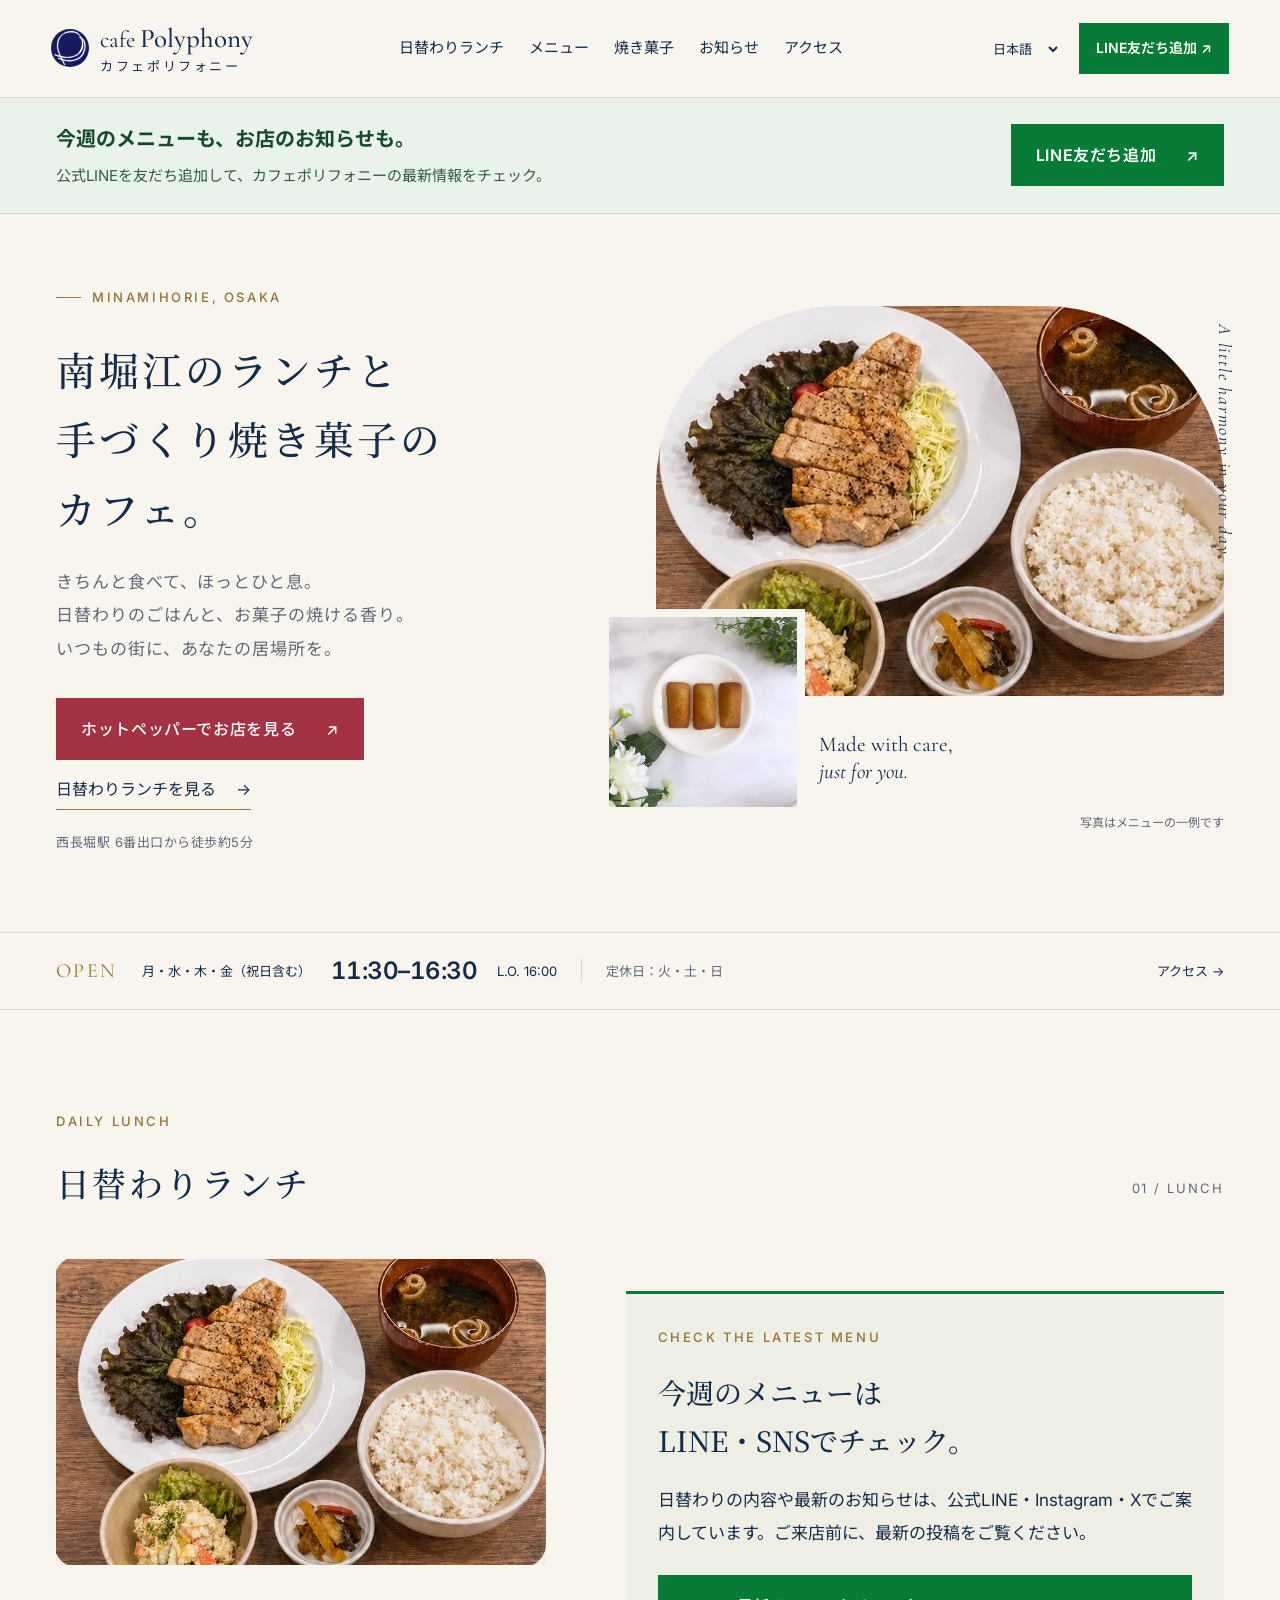
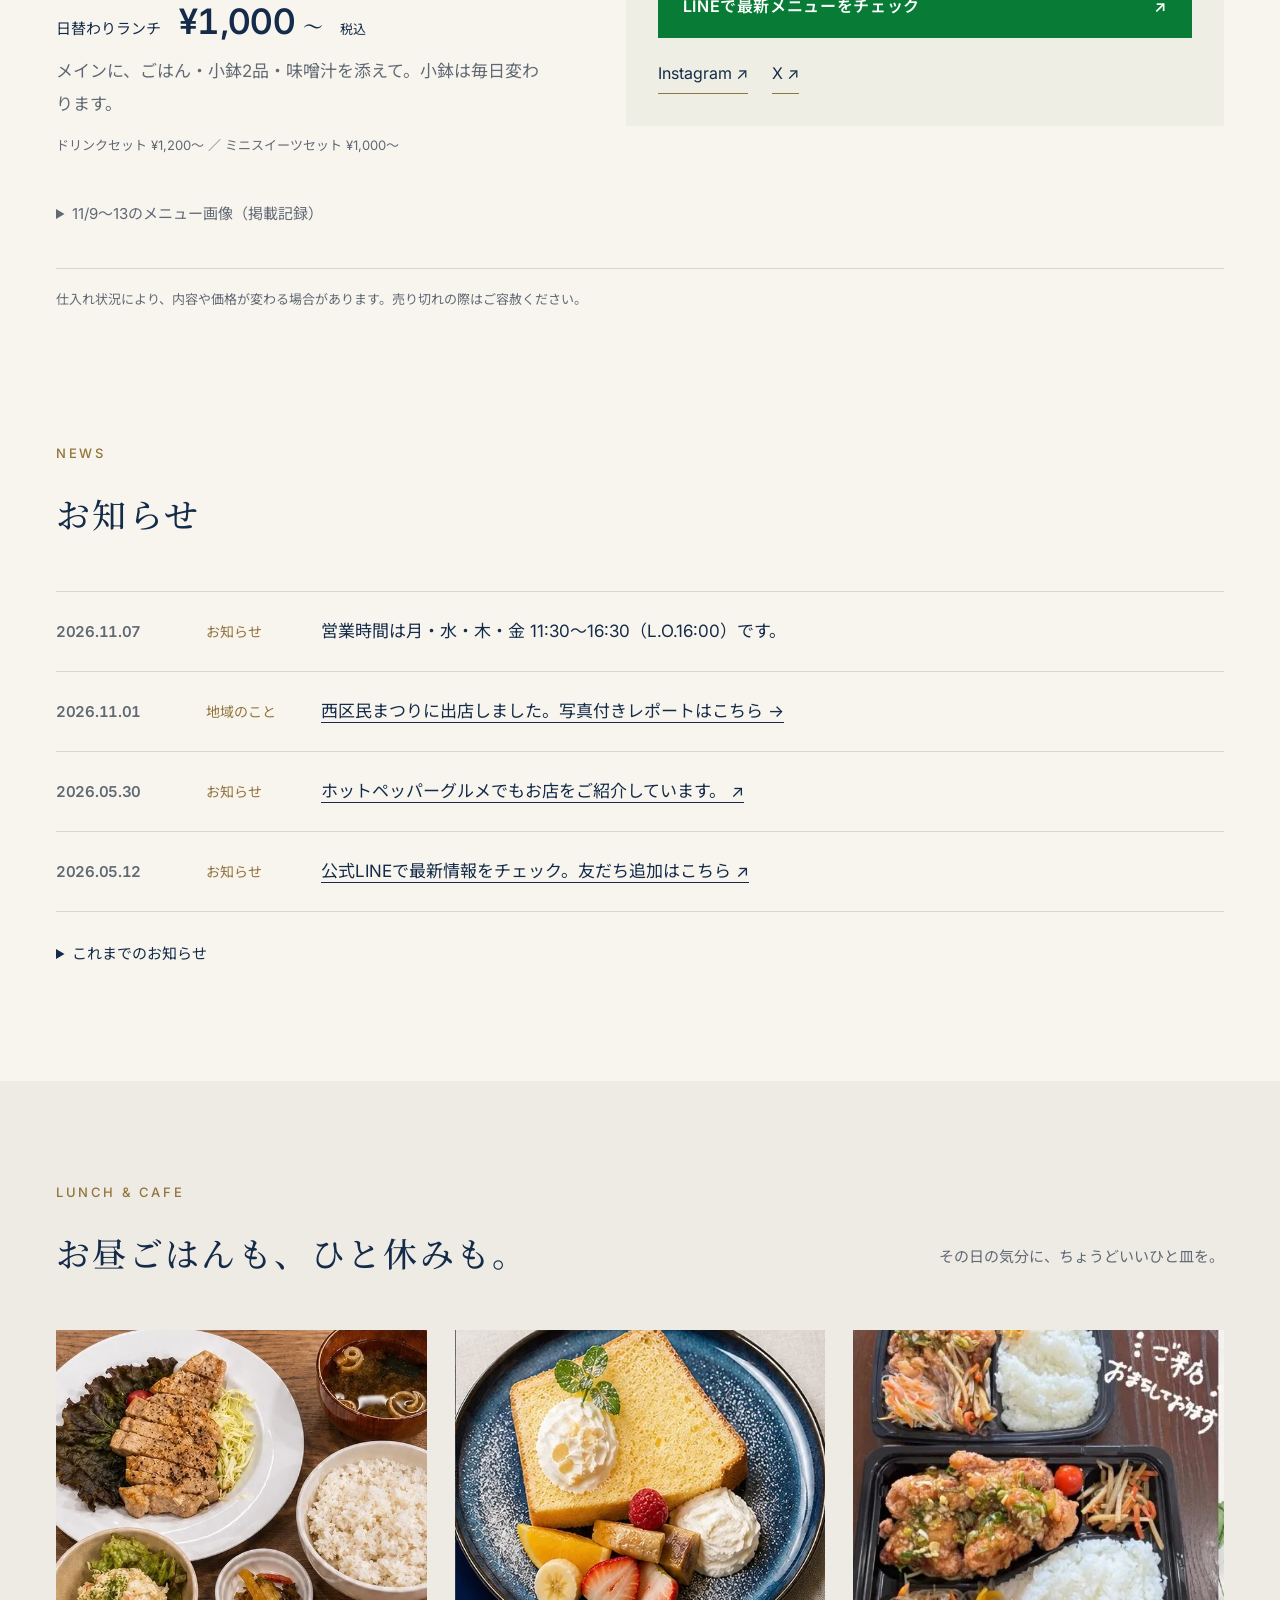
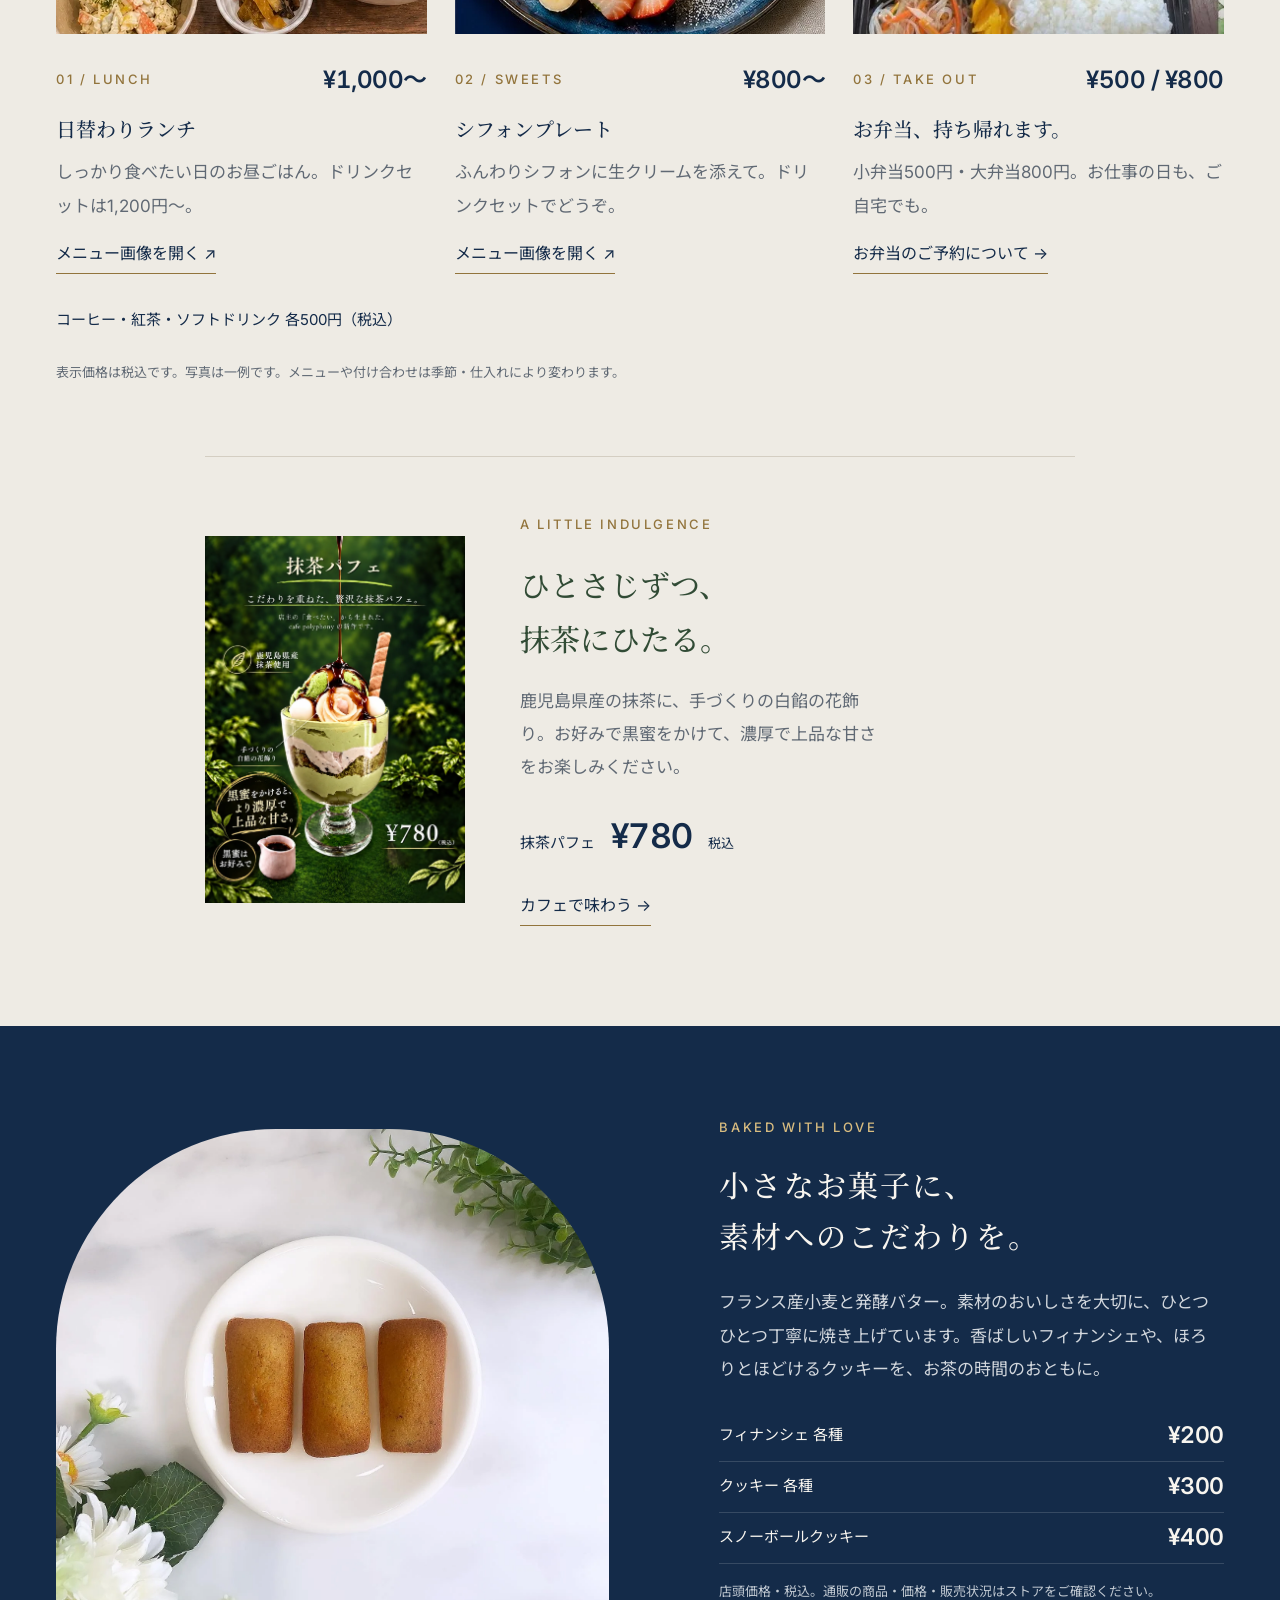
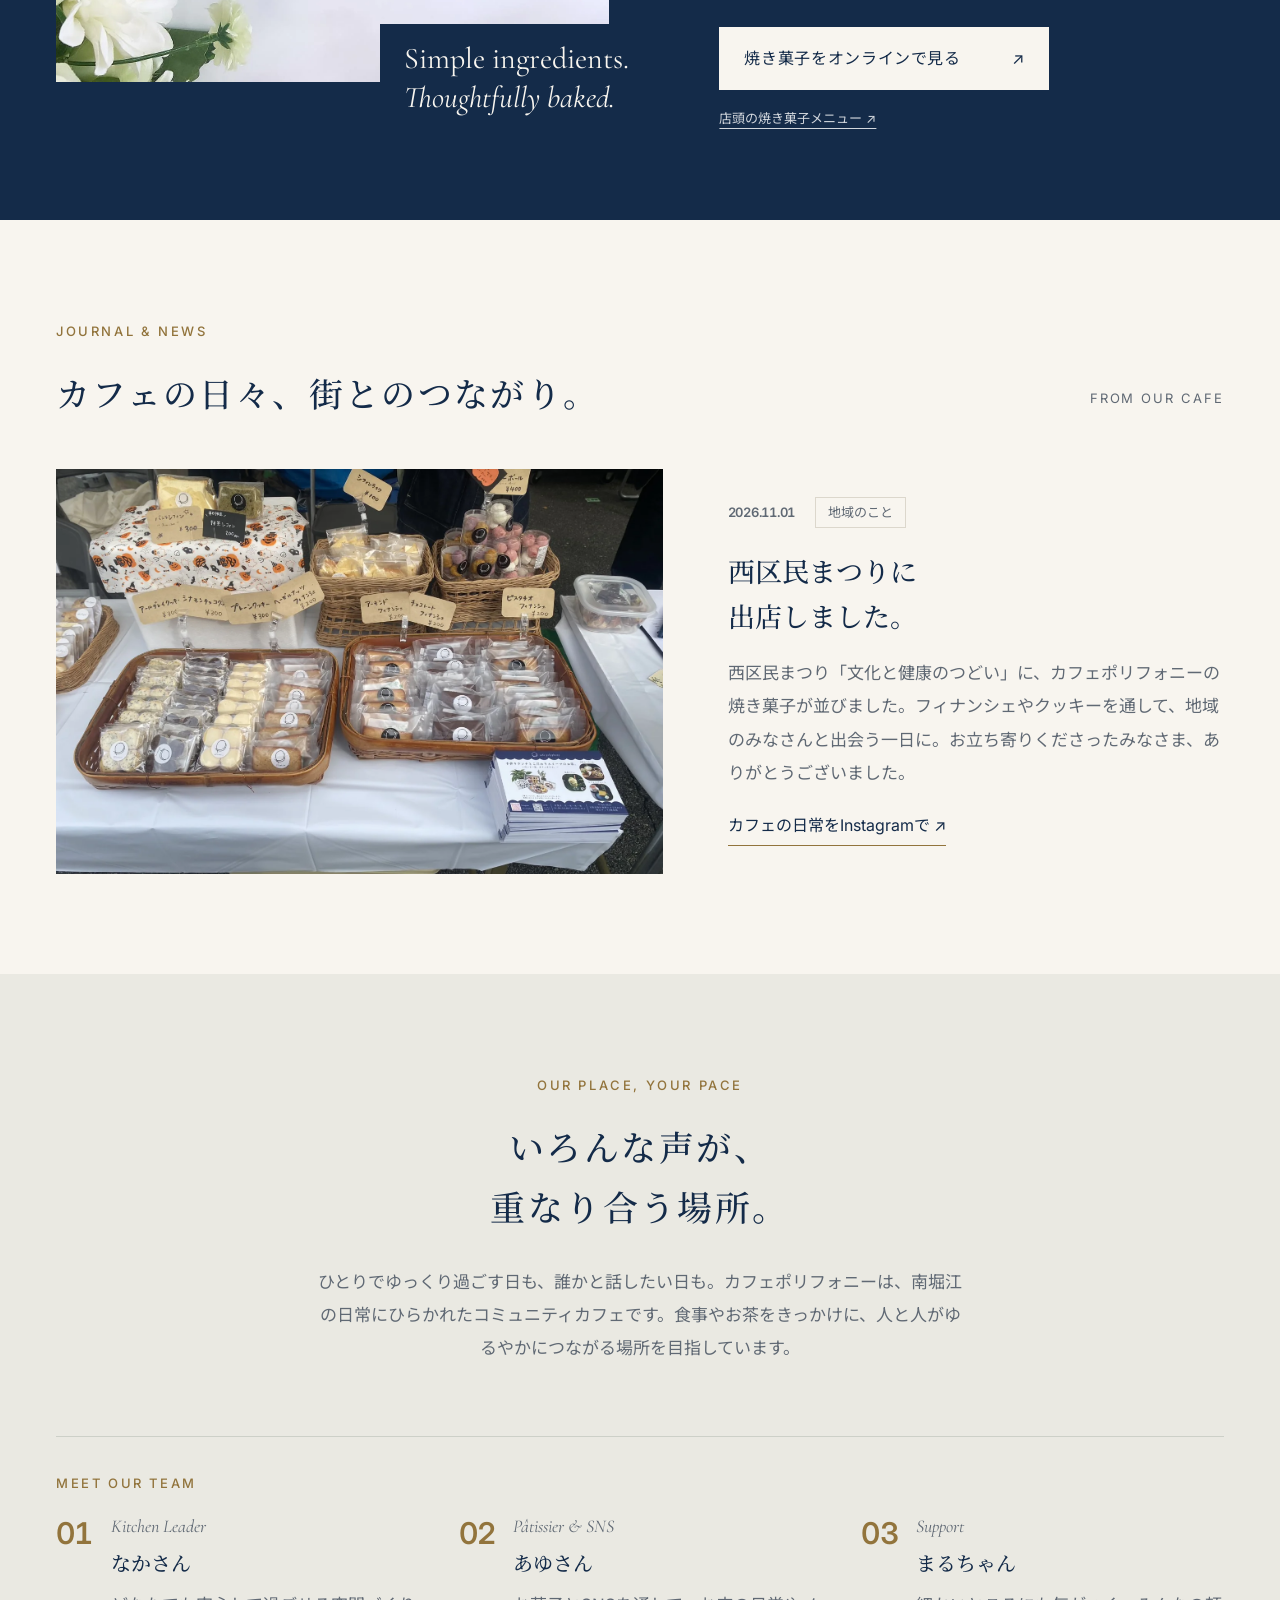
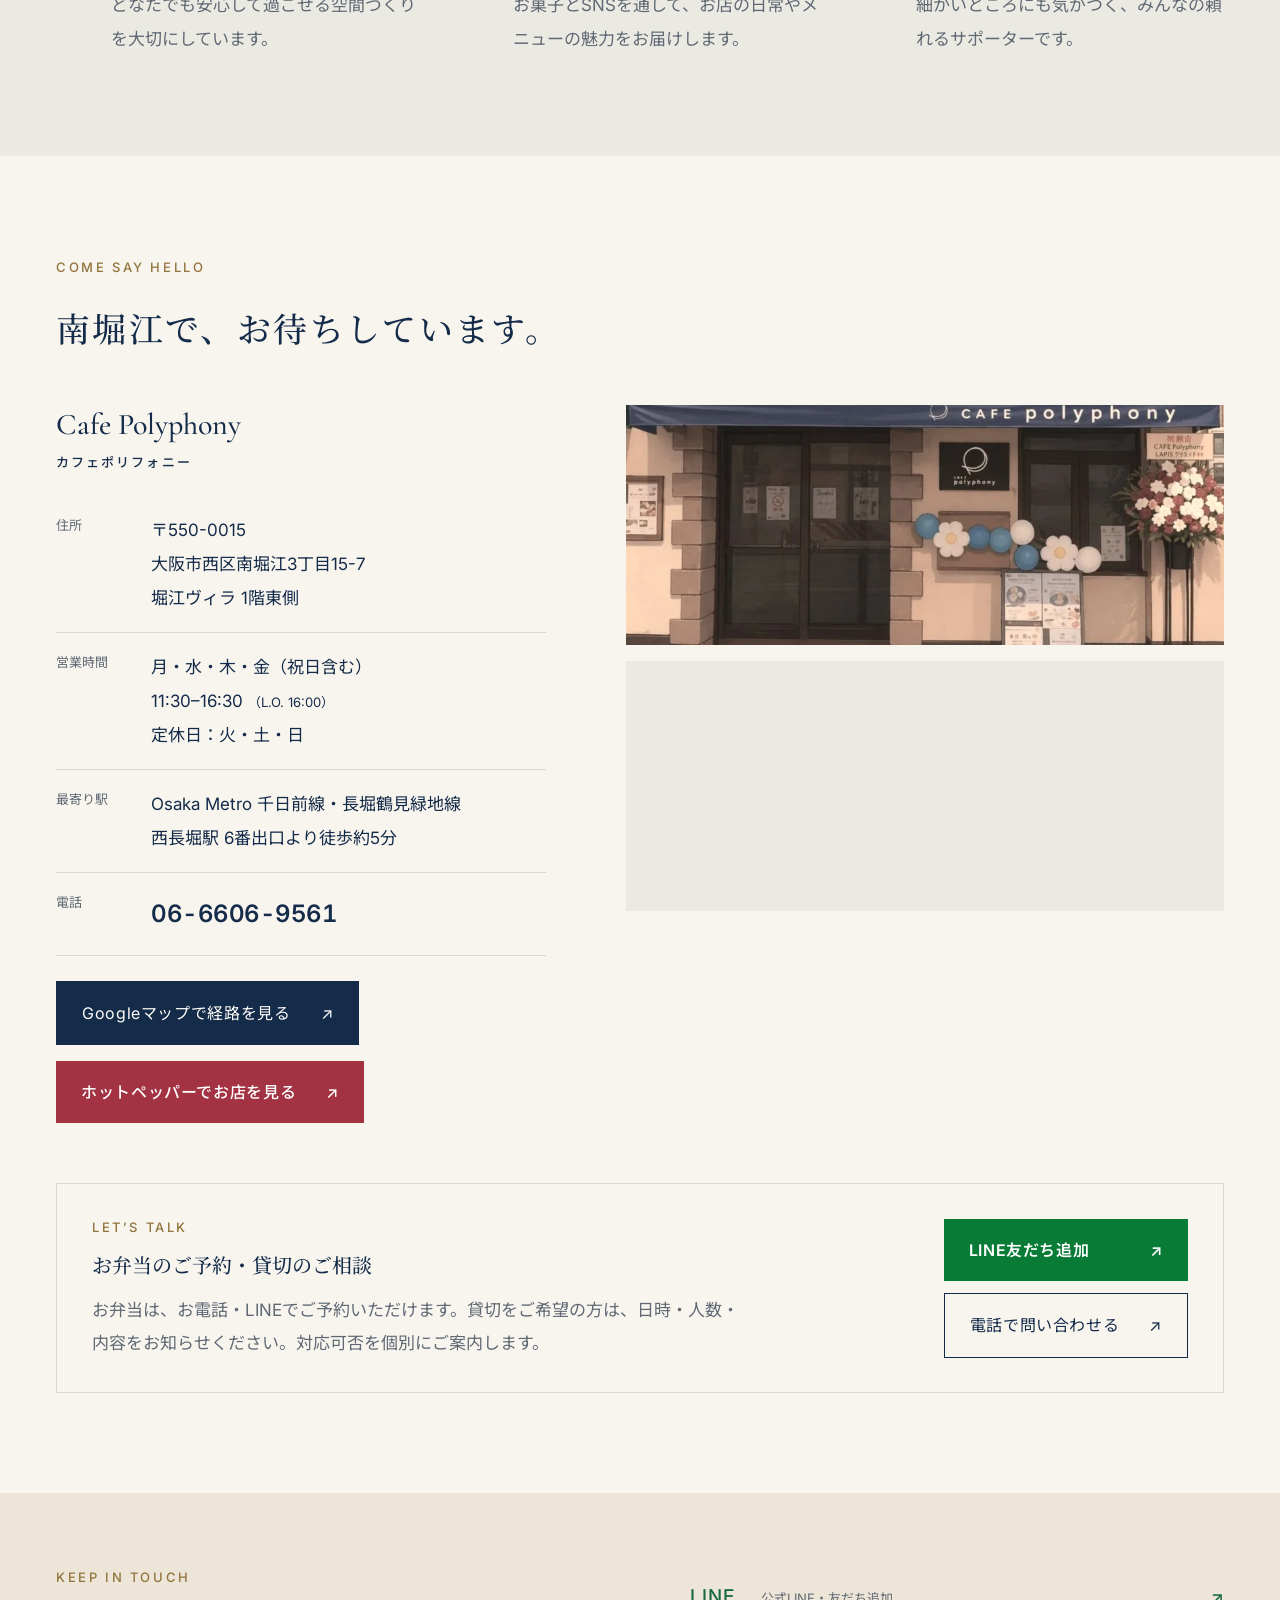
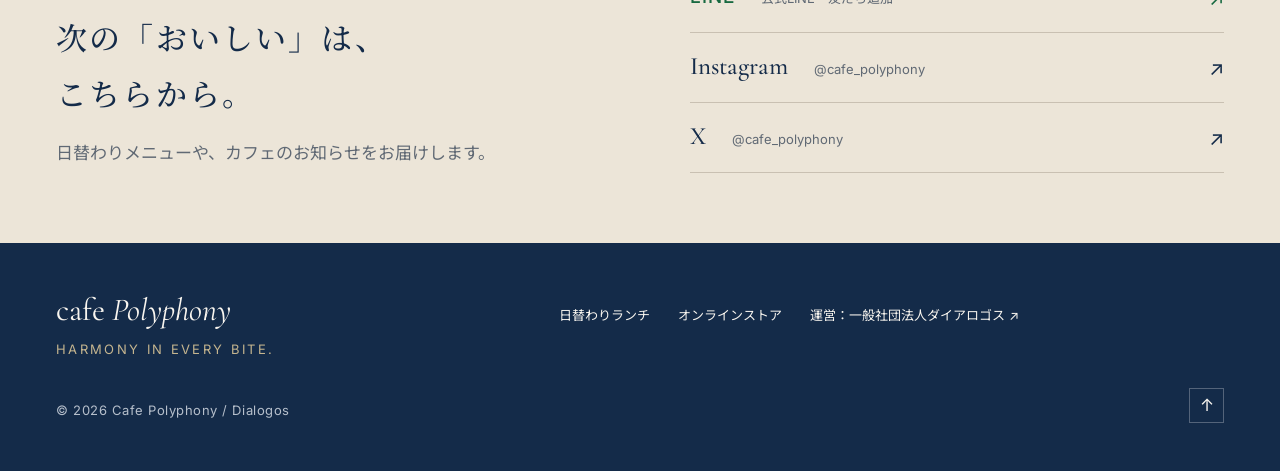
==== commit 345ef779: "2026年11月7日抜本変更" ====
--- a/index.html
+++ b/index.html
@@ -1,609 +1,960 @@
 <!DOCTYPE html>
-<html lang="ja" translate="no">
-
-<head prefix="og: http://ogp.me/ns# fb: http://ogp.me/ns/fb# website: http://ogp.me/ns/website#">
-  <!-- Google tag (gtag.js) -->
-  <script async src="https://www.googletagmanager.com/gtag/js?id=G-Y2W2DN50NQ"></script>
+<html lang="ja">
+ <head prefix="og: https://ogp.me/ns#">
+  <meta charset="utf-8"/>
+  <meta content="width=device-width, initial-scale=1" name="viewport"/>
+  <title>
+   カフェポリフォニー｜南堀江のランチと手づくり焼き菓子
+  </title>
+  <meta content="大阪・南堀江のカフェポリフォニー。日替わりランチと、フランス産小麦・発酵バターを使った手づくり焼き菓子を楽しめるコミュニティカフェです。お弁当のテイクアウトも。西長堀駅から徒歩約5分。" name="description"/>
+  <link href="https://cafepolyphony.dialogs.jp/" rel="canonical"/>
+  <link href="img/favicon.svg" rel="icon" type="image/svg+xml"/>
+  <meta content="website" property="og:type"/>
+  <meta content="https://cafepolyphony.dialogs.jp/" property="og:url"/>
+  <meta content="カフェポリフォニー｜南堀江のランチと手づくり焼き菓子" property="og:title"/>
+  <meta content="日替わりのごはんと、素材を大切にした焼き菓子。大阪・南堀江で、ほっとひと息つけるコミュニティカフェ。" property="og:description"/>
+  <meta content="https://cafepolyphony.dialogs.jp/img/web/ogp-financiers.jpg" property="og:image"/>
+  <meta content="1200" property="og:image:width"/>
+  <meta content="630" property="og:image:height"/>
+  <meta content="白いお皿に並んだカフェポリフォニーのフィナンシェ" property="og:image:alt"/>
+  <meta content="Cafe Polyphony カフェポリフォニー" property="og:site_name"/>
+  <meta content="ja_JP" property="og:locale"/>
+  <meta content="summary_large_image" name="twitter:card"/>
+  <meta content="@cafe_polyphony" name="twitter:site"/>
+  <meta content="#142b49" name="theme-color"/>
+  <link href="https://fonts.googleapis.com" rel="preconnect"/>
+  <link crossorigin="" href="https://fonts.gstatic.com" rel="preconnect"/>
+  <link href="https://fonts.googleapis.com/css2?family=Cormorant+Garamond:ital,wght@0,400;0,500;0,600;1,400;1,500&amp;family=Inter:wght@400;500;600;700&amp;family=Noto+Sans+JP:wght@400;500;600&amp;family=Noto+Serif+JP:wght@400;500;600&amp;display=swap" rel="stylesheet"/>
+  <link href="css/styles.css?v=20261107-readable" rel="stylesheet"/>
+  <script defer="" src="js/site.js?v=20261107-readable">
+  </script>
+  <script async="" src="https://www.googletagmanager.com/gtag/js?id=G-Y2W2DN50NQ">
+  </script>
   <script>
-    window.dataLayer = window.dataLayer || [];
-    function gtag() { dataLayer.push(arguments); }
-    gtag('js', new Date());
-
-    gtag('config', 'G-Y2W2DN50NQ');
+   window.dataLayer=window.dataLayer||[];function gtag(){dataLayer.push(arguments)}gtag('js',new Date());gtag('config','G-Y2W2DN50NQ');
   </script>
-  <meta charset="UTF-8">
-  <meta name="google" content="notranslate">
-  <meta name="viewport" content="width=device-width, initial-scale=1.0">
-  <link rel="icon" href="img/favicon.svg" type="image/svg+xml">
-  <title>Cafe Polyphony カフェポリフォニー 2026.5.11 GRAND OPEN</title>
-
-  <!-- ogp -->
-  <meta property="og:url" content="https://cafepolyphony.dialogs.jp/">
-  <meta property="og:type" content="website">
-  <meta property="og:title" content="Cafe Polyphony カフェポリフォニー">
-  <meta property="og:description" content="南堀江の、ソーシャルグッドなコミュニティカフェ。 2026年5月11日グランドオープン。">
-  <meta property="og:image" content="https://cafepolyphony.dialogs.jp/ogp.jpg">
-  <meta property="og:site_name" content="一般社団法人ダイアロゴス">
-  <!-- Facebook -->
-  <meta property="fb:app_id" content="1099850062357873">
-
-  <meta name="description" content="南堀江に誕生する、ソーシャルグッドなコミュニティカフェ。2026年5月11日グランドオープン。">
-  <link rel="preconnect" href="https://fonts.googleapis.com">
-  <link rel="preconnect" href="https://fonts.gstatic.com" crossorigin>
-  <link href="css/styles.css?v=20261107-parfait" rel="stylesheet">
-  <link
-    href="https://fonts.googleapis.com/css2?family=Playfair+Display:ital,wght@0,400;0,500;0,600;1,400;1,500&family=Noto+Serif+JP:wght@300;400;500;600&family=Noto+Sans+JP:wght@300;400;500&display=swap"
-    rel="stylesheet">
-
-</head>
-
-<body class="notranslate">
-
-  <!-- 00. GLOBAL NAV -->
-  <header>
-    <nav class="global-nav">
-      <div class="nav-inner">
-        <a href="#hero" class="nav-logo"><img src="img/logo.png" alt="カフェポリフォニー" width="450" height="32"></a>
-        <ul class="nav-links">
-          <li><a href="#concept">Concept</a></li>
-          <li><a href="#news">News</a></li>
-          <li><a href="#menu">Menu</a></li>
-          <li><a href="#staff">Staff</a></li>
-          <li><a href="#access">Access</a></li>
-          <li><a href="#sns">Follow</a></li>
-        </ul>
-
-        <div class="nav-actions">
-          <div class="language-switcher">
-            <span class="language-label notranslate" aria-hidden="true" translate="no">Language</span>
-            <label class="sr-only" for="language-select">Language</label>
-            <select id="language-select" aria-label="Language">
-              <option value="ja">日本語</option>
-              <option value="en">English</option>
-              <option value="zh-CN">简体中文</option>
-              <option value="zh-TW">繁體中文</option>
-              <option value="ko">한국어</option>
-            </select>
-          </div>
-
-          <!-- humburger menu -->
-          <div class="ham_container">
-            <input type="checkbox" id="check">
-            <label for="check" class="hamburger">
-              <span></span>
-            </label>
-            <nav class="ham_nav">
-              <ul class="ham_list">
-                <li><a href="#concept">Concept</a></li>
-                <li><a href="#news">News</a></li>
-                <li><a href="#menu">Menu</a></li>
-                <li><a href="#staff">Staff</a></li>
-                <li><a href="#access">Access</a></li>
-                <li><a href="#sns">Follow</a></li>
-              </ul>
-            </nav>
-          </div>
+  <script type="application/ld+json">
+   {"@context":"https://schema.org","@type":"CafeOrCoffeeShop","name":"Cafe Polyphony カフェポリフォニー","url":"https://cafepolyphony.dialogs.jp/","image":"https://cafepolyphony.dialogs.jp/img/web/ogp-financiers.jpg","telephone":"+81-6-6606-9561","priceRange":"¥500〜","servesCuisine":["カフェ","日替わりランチ","焼き菓子"],"address":{"@type":"PostalAddress","streetAddress":"南堀江3丁目15-7 堀江ヴィラ1階東側","addressLocality":"大阪市西区","addressRegion":"大阪府","postalCode":"550-0015","addressCountry":"JP"},"openingHoursSpecification":[{"@type":"OpeningHoursSpecification","dayOfWeek":["Monday","Wednesday","Thursday","Friday"],"opens":"11:30","closes":"16:30"}],"sameAs":["https://www.instagram.com/cafe_polyphony/","https://x.com/cafe_polyphony","https://polyphony.base.shop/"]}
+  </script>
+ </head>
+ <body>
+  <a class="skip-link" data-i18n="skip" href="#main">
+   本文へスキップ
+  </a>
+  <header class="site-header">
+   <a aria-label="Cafe Polyphony ホーム" class="brand" href="#hero">
+    <img alt="" height="42" src="img/favicon.svg" width="42"/>
+    <span>
+     cafe
+     <b>
+      Polyphony
+     </b>
+     <small>
+      カフェポリフォニー
+     </small>
+    </span>
+   </a>
+   <nav aria-label="メインナビゲーション" class="desktop-nav">
+    <a data-i18n="navLunch" href="#weekly-lunch">
+     日替わりランチ
+    </a>
+    <a data-i18n="navMenu" href="#menu">
+     メニュー
+    </a>
+    <a data-i18n="navBaked" href="#baked">
+     焼き菓子
+    </a>
+    <a data-i18n="navNews" href="#news">
+     お知らせ
+    </a>
+    <a data-i18n="navAccess" href="#access">
+     アクセス
+    </a>
+   </nav>
+   <div class="header-actions">
+    <label class="sr-only" for="language-select">
+     Language
+    </label>
+    <select aria-label="Language" id="language-select">
+     <option value="ja">
+      日本語
+     </option>
+     <option value="en">
+      EN
+     </option>
+     <option value="zh-CN">
+      简体中文
+     </option>
+     <option value="zh-TW">
+      繁體中文
+     </option>
+     <option value="ko">
+      한국어
+     </option>
+    </select>
+    <a class="header-line" href="https://lin.ee/HF5uIlw" rel="noopener noreferrer" target="_blank">
+     <span data-i18n="lineFriend">
+      LINE友だち追加
+     </span>
+     ↗
+    </a>
+    <button aria-controls="mobile-nav" aria-expanded="false" aria-label="メニューを開く" class="menu-toggle">
+     <span>
+     </span>
+     <span>
+     </span>
+    </button>
+   </div>
+   <nav aria-label="モバイルナビゲーション" class="mobile-nav" hidden="" id="mobile-nav">
+    <a data-i18n="navLunch" href="#weekly-lunch">
+     日替わりランチ
+    </a>
+    <a data-i18n="navMenu" href="#menu">
+     メニュー
+    </a>
+    <a data-i18n="navBaked" href="#baked">
+     焼き菓子
+    </a>
+    <a data-i18n="navNews" href="#news">
+     お知らせ
+    </a>
+    <a data-i18n="navConcept" href="#concept">
+     私たちについて
+    </a>
+    <a data-i18n="navAccess" href="#access">
+     アクセス
+    </a>
+    <a href="#sns">
+     LINE / Instagram / X
+    </a>
+    <a class="mobile-hotpepper" data-i18n="hotpepperCta" href="https://www.hotpepper.jp/strJ004612649/" rel="noopener noreferrer" target="_blank">
+     ホットペッパーでお店を見る
+    </a>
+   </nav>
+  </header>
+  <aside aria-label="公式LINEのご案内" class="line-banner">
+   <div class="wrap">
+    <div>
+     <strong data-i18n="lineBannerTitle">
+      今週のメニューも、お店のお知らせも。
+     </strong>
+     <p data-i18n="lineBannerDesc">
+      公式LINEを友だち追加して、カフェポリフォニーの最新情報をチェック。
+     </p>
+    </div>
+    <a class="button line-button" href="https://lin.ee/HF5uIlw" rel="noopener noreferrer" target="_blank">
+     <span data-i18n="lineFriend">
+      LINE友だち追加
+     </span>
+     ↗
+    </a>
+   </div>
+  </aside>
+  <main id="main">
+   <section aria-labelledby="hero-title" class="hero wrap" id="hero">
+    <div class="hero-copy">
+     <p class="eyebrow">
+      <span>
+      </span>
+      MINAMIHORIE, OSAKA
+     </p>
+     <h1 data-i18n="hero" id="hero-title">
+      南堀江のランチと
+      <br/>
+      手づくり焼き菓子の
+      <br/>
+      <em>
+       カフェ。
+      </em>
+     </h1>
+     <p class="hero-description" data-i18n="heroDesc">
+      きちんと食べて、ほっとひと息。
+      <br/>
+      日替わりのごはんと、お菓子の焼ける香り。
+      <br/>
+      いつもの街に、あなたの居場所を。
+     </p>
+     <div class="hero-actions">
+      <a class="button hotpepper-button" href="https://www.hotpepper.jp/strJ004612649/" rel="noopener noreferrer" target="_blank">
+       <span data-i18n="hotpepperCta">
+        ホットペッパーでお店を見る
+       </span>
+       ↗
+      </a>
+      <a class="text-link" href="#weekly-lunch">
+       <span data-i18n="seeLunch">
+        日替わりランチを見る
+       </span>
+       →
+      </a>
+     </div>
+     <p class="hero-location" data-i18n="walk">
+      西長堀駅 6番出口から徒歩約5分
+     </p>
+    </div>
+    <div class="hero-photos">
+     <picture class="hero-lunch">
+      <source srcset="img/web/lunch.webp" type="image/webp"/>
+      <img alt="トンテキにごはん、味噌汁、小鉢を添えた日替わりランチの一例" fetchpriority="high" height="500" src="img/web/lunch.jpg" width="790"/>
+     </picture>
+     <span class="photo-caption">
+      A little harmony in your day.
+     </span>
+     <div class="hero-sweet">
+      <picture>
+       <source srcset="img/web/financiers.webp" type="image/webp"/>
+       <img alt="白いお皿に並べた手づくりのフィナンシェ" height="1440" src="img/web/financiers.jpg" width="1440"/>
+      </picture>
+      <span>
+       Made with care,
+       <br/>
+       <em>
+        just for you.
+       </em>
+      </span>
+     </div>
+     <span class="hero-photo-note" data-i18n="photoExample">
+      写真はメニューの一例です
+     </span>
+    </div>
+   </section>
+   <div class="opening-strip">
+    <div class="wrap">
+     <span class="opening-label">
+      OPEN
+     </span>
+     <p>
+      <span data-i18n="openDays">
+       月・水・木・金（祝日含む）
+      </span>
+      <b>
+       11:30–16:30
+      </b>
+      <small>
+       L.O. 16:00
+      </small>
+     </p>
+     <span class="opening-closed" data-i18n="closedDays">
+      定休日：火・土・日
+     </span>
+     <a data-i18n="accessShort" href="#access">
+      アクセス →
+     </a>
+    </div>
+   </div>
+   <section aria-labelledby="weekly-title" class="weekly section wrap" id="weekly-lunch">
+    <div class="lunch-content">
+     <div class="section-top">
+      <div>
+       <p class="eyebrow">
+        DAILY LUNCH
+       </p>
+       <h2 data-i18n="lunchTitle" id="weekly-title">
+        日替わりランチ
+       </h2>
+      </div>
+      <span aria-hidden="true" class="section-number">
+       01 / LUNCH
+      </span>
+     </div>
+     <div class="weekly-layout">
+      <div class="lunch-overview">
+       <picture>
+        <source srcset="img/web/lunch.webp" type="image/webp"/>
+        <img alt="ごはん、味噌汁、小鉢を添えた日替わりランチの一例" height="500" loading="lazy" src="img/web/lunch.jpg" width="790"/>
+       </picture>
+       <div class="weekly-price">
+        <span data-i18n="dailyLunch">
+         日替わりランチ
+        </span>
+        <strong>
+         ¥1,000
+         <small>
+          〜
+         </small>
+        </strong>
+        <span class="tax" data-i18n="tax">
+         税込
+        </span>
+       </div>
+       <p class="body-copy" data-i18n="weeklyDesc">
+        メインに、ごはん・小鉢2品・味噌汁を添えて。小鉢は毎日変わります。
+       </p>
+       <p class="small-copy" data-i18n="drinkSet">
+        ドリンクセット ¥1,200〜 ／ ミニスイーツセット ¥1,000〜
+       </p>
+      </div>
+      <div class="lunch-discovery">
+       <p class="eyebrow">
+        CHECK THE LATEST MENU
+       </p>
+       <h3 data-i18n="lunchLatestHeading">
+        今週のメニューは
+        <br/>
+        LINE・SNSでチェック。
+       </h3>
+       <p data-i18n="lunchLatestDesc">
+        日替わりの内容や最新のお知らせは、公式LINE・Instagram・Xでご案内しています。ご来店前に、最新の投稿をご覧ください。
+       </p>
+       <a class="button line-button" href="https://lin.ee/HF5uIlw" rel="noopener noreferrer" target="_blank">
+        <span data-i18n="lineLunch">
+         LINEで最新メニューをチェック
+        </span>
+        ↗
+       </a>
+       <div class="lunch-socials">
+        <a class="text-link" href="https://www.instagram.com/cafe_polyphony/" rel="noopener noreferrer" target="_blank">
+         Instagram ↗
+        </a>
+        <a class="text-link" href="https://x.com/cafe_polyphony" rel="noopener noreferrer" target="_blank">
+         X ↗
+        </a>
+       </div>
+      </div>
+     </div>
+     <details class="poster-details lunch-archive">
+      <summary data-i18n="menuRecord">
+       11/9〜13のメニュー画像（掲載記録）
+      </summary>
+      <a aria-label="2026年11月9日から13日のメニュー画像を開く" href="img/web/weekly-20261109.jpg" rel="noopener noreferrer" target="_blank">
+       <picture>
+        <source srcset="img/web/weekly-20261109.webp" type="image/webp"/>
+        <img alt="2026年11月9日から13日のランチメニューの記録。現在のメニューはLINE・SNSをご確認ください。" height="814" loading="lazy" src="img/web/weekly-20261109.jpg" width="580"/>
+       </picture>
+      </a>
+     </details>
+     <p class="menu-note" data-i18n="menuNote">
+      仕入れ状況により、内容や価格が変わる場合があります。売り切れの際はご容赦ください。
+     </p>
+    </div>
+   </section>
+   <section aria-labelledby="news-title" class="news-section section wrap" id="news">
+    <div class="section-top">
+     <div>
+      <p class="eyebrow">
+       NEWS
+      </p>
+      <h2 data-i18n="newsTitle" id="news-title">
+       お知らせ
+      </h2>
+     </div>
+    </div>
+    <ul class="news-list">
+     <li class="news-row">
+      <time datetime="2026-11-07">
+       2026.11.07
+      </time>
+      <span data-i18n="notice">
+       お知らせ
+      </span>
+      <p data-i18n="hoursNews">
+       営業時間は月・水・木・金 11:30〜16:30（L.O.16:00）です。
+      </p>
+     </li>
+     <li class="news-row">
+      <time datetime="2026-11-01">
+       2026.11.01
+      </time>
+      <span data-i18n="community">
+       地域のこと
+      </span>
+      <a data-i18n="eventNews" href="#community">
+       西区民まつりに出店しました。写真付きレポートはこちら →
+      </a>
+     </li>
+     <li class="news-row">
+      <time datetime="2026-05-30">
+       2026.05.30
+      </time>
+      <span data-i18n="notice">
+       お知らせ
+      </span>
+      <a data-i18n="hotpepper" href="https://www.hotpepper.jp/strJ004612649/" rel="noopener noreferrer" target="_blank">
+       ホットペッパーグルメでもお店をご紹介しています。 ↗
+      </a>
+     </li>
+     <li class="news-row">
+      <time datetime="2026-05-12">
+       2026.05.12
+      </time>
+      <span data-i18n="notice">
+       お知らせ
+      </span>
+      <a data-i18n="lineNews" href="https://lin.ee/HF5uIlw" rel="noopener noreferrer" target="_blank">
+       公式LINEで最新情報をチェック。友だち追加はこちら ↗
+      </a>
+     </li>
+    </ul>
+    <details class="news-archive">
+     <summary data-i18n="newsArchive">
+      これまでのお知らせ
+     </summary>
+     <ul class="news-list">
+      <li class="news-row">
+       <time datetime="2026-05-06">
+        2026.05.06
+       </time>
+       <span data-i18n="navMenu">
+        メニュー
+       </span>
+       <p data-i18n="oldMenuNews">
+        オープン当日のランチメニューを公開しました。
+       </p>
+      </li>
+      <li class="news-row">
+       <time datetime="2026-04-20">
+        2026.04.20
+       </time>
+       <span data-i18n="notice">
+        お知らせ
+       </span>
+       <p data-i18n="oldOpeningNews">
+        5月11日（月）のグランドオープンが決まりました。
+       </p>
+      </li>
+      <li class="news-row">
+       <time datetime="2026-04-01">
+        2026.04.01
+       </time>
+       <span data-i18n="notice">
+        お知らせ
+       </span>
+       <p data-i18n="oldSiteNews">
+        カフェポリフォニー公式ウェブサイトをオープンしました。
+       </p>
+      </li>
+     </ul>
+    </details>
+   </section>
+   <section aria-labelledby="menu-title" class="menu-section section" id="menu">
+    <div class="wrap">
+     <div class="section-top">
+      <div>
+       <p class="eyebrow">
+        LUNCH &amp; CAFE
+       </p>
+       <h2 data-i18n="menuTitle" id="menu-title">
+        お昼ごはんも、ひと休みも。
+       </h2>
+      </div>
+      <p class="section-aside" data-i18n="menuAside">
+       その日の気分に、ちょうどいいひと皿を。
+      </p>
+     </div>
+     <div class="food-grid">
+      <article class="food-card">
+       <picture>
+        <source srcset="img/web/lunch.webp" type="image/webp"/>
+        <img alt="ごはんと味噌汁、小鉢付きの日替わりランチ" height="500" loading="lazy" src="img/web/lunch.jpg" width="790"/>
+       </picture>
+       <div class="food-meta">
+        <span class="eyebrow">
+         01 / LUNCH
+        </span>
+        <span>
+         ¥1,000〜
+        </span>
+       </div>
+       <h3 data-i18n="dailyLunch">
+        日替わりランチ
+       </h3>
+       <p data-i18n="lunchDesc">
+        しっかり食べたい日のお昼ごはん。ドリンクセットは1,200円〜。
+       </p>
+       <a class="text-link" data-i18n="viewMenu" href="img/web/lunch-menu.jpg" rel="noopener noreferrer" target="_blank">
+        メニュー画像を開く ↗
+       </a>
+      </article>
+      <article class="food-card">
+       <picture>
+        <source srcset="img/web/chiffon.webp" type="image/webp"/>
+        <img alt="青いお皿のシフォンケーキとクリーム、フルーツ" height="590" loading="lazy" src="img/web/chiffon.jpg" width="525"/>
+       </picture>
+       <div class="food-meta">
+        <span class="eyebrow">
+         02 / SWEETS
+        </span>
+        <span>
+         ¥800〜
+        </span>
+       </div>
+       <h3 data-i18n="chiffonTitle">
+        シフォンプレート
+       </h3>
+       <p data-i18n="chiffonDesc">
+        ふんわりシフォンに生クリームを添えて。ドリンクセットでどうぞ。
+       </p>
+       <a class="text-link" data-i18n="viewMenu" href="img/web/cafe-menu.jpg" rel="noopener noreferrer" target="_blank">
+        メニュー画像を開く ↗
+       </a>
+      </article>
+      <article class="food-card">
+       <picture>
+        <source srcset="img/web/bento.webp" type="image/webp"/>
+        <img alt="油淋鶏、ごはん、きんぴらごぼうやサラダを詰めた日替わり弁当の一例" height="465" loading="lazy" src="img/web/bento.jpg" width="460"/>
+       </picture>
+       <div class="food-meta">
+        <span class="eyebrow">
+         03 / TAKE OUT
+        </span>
+        <span>
+         ¥500 / ¥800
+        </span>
+       </div>
+       <h3 data-i18n="bentoTitle">
+        お弁当、持ち帰れます。
+       </h3>
+       <p data-i18n="bentoDesc">
+        小弁当500円・大弁当800円。お仕事の日も、ご自宅でも。
+       </p>
+       <a class="text-link" data-i18n="reserveBento" href="#contact">
+        お弁当のご予約について →
+       </a>
+      </article>
+     </div>
+     <p class="drink-note" data-i18n="drinks">
+      コーヒー・紅茶・ソフトドリンク 各500円（税込）
+     </p>
+     <p class="small-copy menu-footnote" data-i18n="menuFootnote">
+      表示価格は税込です。写真は一例です。メニューや付け合わせは季節・仕入れにより変わります。
+     </p>
+     <article class="parfait-feature" id="matcha-parfait">
+      <a aria-label="抹茶パフェのポスターを拡大" class="parfait-poster" href="img/web/matcha-parfait.jpg" rel="noopener noreferrer" target="_blank">
+       <picture>
+        <source srcset="img/web/matcha-parfait.webp" type="image/webp"/>
+        <img alt="鹿児島県産抹茶と手づくりの白餡の花飾りを使った抹茶パフェ。780円税込。" height="1491" loading="lazy" src="img/web/matcha-parfait.jpg" width="1055"/>
+       </picture>
+      </a>
+      <div class="parfait-copy">
+       <p class="eyebrow">
+        A LITTLE INDULGENCE
+       </p>
+       <h3 data-i18n="parfaitTitle">
+        ひとさじずつ、
+        <br/>
+        抹茶にひたる。
+       </h3>
+       <p data-i18n="parfaitDesc">
+        鹿児島県産の抹茶に、手づくりの白餡の花飾り。お好みで黒蜜をかけて、濃厚で上品な甘さをお楽しみください。
+       </p>
+       <p class="parfait-price">
+        <span data-i18n="parfaitName">
+         抹茶パフェ
+        </span>
+        <b>
+         ¥780
+        </b>
+        <small data-i18n="tax">
+         税込
+        </small>
+       </p>
+       <a class="text-link" data-i18n="enjoyAtCafe" href="#access">
+        カフェで味わう →
+       </a>
+      </div>
+     </article>
+    </div>
+   </section>
+   <section aria-labelledby="baked-title" class="baked-section section" id="baked">
+    <div class="wrap baked-layout">
+     <div class="baked-photo">
+      <picture>
+       <source srcset="img/web/financiers.webp" type="image/webp"/>
+       <img alt="こんがり焼き上げたフィナンシェ3つを白いお皿に並べて" height="1440" loading="lazy" src="img/web/financiers.jpg" width="1440"/>
+      </picture>
+      <span>
+       Simple ingredients.
+       <br/>
+       <em>
+        Thoughtfully baked.
+       </em>
+      </span>
+     </div>
+     <div class="baked-copy">
+      <p class="eyebrow">
+       BAKED WITH LOVE
+      </p>
+      <h2 data-i18n="bakedTitle" id="baked-title">
+       小さなお菓子に、
+       <br/>
+       素材へのこだわりを。
+      </h2>
+      <p data-i18n="bakedDesc">
+       フランス産小麦と発酵バター。素材のおいしさを大切に、ひとつひとつ丁寧に焼き上げています。香ばしいフィナンシェや、ほろりとほどけるクッキーを、お茶の時間のおともに。
+      </p>
+      <div class="baked-prices">
+       <p>
+        <span data-i18n="financier">
+         フィナンシェ 各種
+        </span>
+        <b>
+         ¥200
+        </b>
+       </p>
+       <p>
+        <span data-i18n="cookies">
+         クッキー 各種
+        </span>
+        <b>
+         ¥300
+        </b>
+       </p>
+       <p>
+        <span data-i18n="snowball">
+         スノーボールクッキー
+        </span>
+        <b>
+         ¥400
+        </b>
+       </p>
+      </div>
+      <p class="small-copy" data-i18n="bakedNote">
+       店頭価格・税込。通販の商品・価格・販売状況はストアをご確認ください。
+      </p>
+      <a class="button cream" href="https://polyphony.base.shop/" rel="noopener noreferrer" target="_blank">
+       <span data-i18n="shopBaked">
+        焼き菓子をオンラインで見る
+       </span>
+       ↗
+      </a>
+      <a class="baked-menu-link" data-i18n="bakedMenu" href="img/web/baked-menu.jpg" rel="noopener noreferrer" target="_blank">
+       店頭の焼き菓子メニュー ↗
+      </a>
+     </div>
+    </div>
+   </section>
+   <section aria-labelledby="community-title" class="journal-section section wrap" id="community">
+    <div class="section-top">
+     <div>
+      <p class="eyebrow">
+       JOURNAL &amp; NEWS
+      </p>
+      <h2 data-i18n="journalTitle" id="community-title">
+       カフェの日々、街とのつながり。
+      </h2>
+     </div>
+     <span aria-hidden="true" class="section-number">
+      FROM OUR CAFE
+     </span>
+    </div>
+    <article class="event-story">
+     <picture>
+      <source srcset="img/web/community-event.webp" type="image/webp"/>
+      <img alt="2026年11月1日の西区民まつりで、かごに並べて販売したフィナンシェやクッキー" height="1108" loading="lazy" src="img/web/community-event.jpg" width="1477"/>
+     </picture>
+     <div>
+      <p class="story-date">
+       <time datetime="2026-11-01">
+        2026.11.01
+       </time>
+       <span data-i18n="community">
+        地域のこと
+       </span>
+      </p>
+      <h3 data-i18n="eventTitle">
+       西区民まつりに
+       <br/>
+       出店しました。
+      </h3>
+      <p data-i18n="eventDesc">
+       西区民まつり「文化と健康のつどい」に、カフェポリフォニーの焼き菓子が並びました。フィナンシェやクッキーを通して、地域のみなさんと出会う一日に。お立ち寄りくださったみなさま、ありがとうございました。
+      </p>
+      <a class="text-link" data-i18n="seeDaily" href="https://www.instagram.com/cafe_polyphony/" rel="noopener noreferrer" target="_blank">
+       カフェの日常をInstagramで ↗
+      </a>
+     </div>
+    </article>
+   </section>
+   <section aria-labelledby="concept-title" class="concept-section section" id="concept">
+    <div class="wrap">
+     <div class="concept-intro">
+      <p class="eyebrow">
+       OUR PLACE, YOUR PACE
+      </p>
+      <h2 data-i18n="conceptTitle" id="concept-title">
+       いろんな声が、
+       <br/>
+       重なり合う場所。
+      </h2>
+      <p data-i18n="conceptDesc">
+       ひとりでゆっくり過ごす日も、誰かと話したい日も。カフェポリフォニーは、南堀江の日常にひらかれたコミュニティカフェです。食事やお茶をきっかけに、人と人がゆるやかにつながる場所を目指しています。
+      </p>
+     </div>
+     <div class="staff" id="staff">
+      <p class="eyebrow">
+       MEET OUR TEAM
+      </p>
+      <div class="staff-grid">
+       <article>
+        <span class="staff-number">
+         01
+        </span>
+        <div>
+         <p class="staff-role">
+          Kitchen Leader
+         </p>
+         <h3 data-i18n="staff1">
+          なかさん
+         </h3>
+         <p data-i18n="staff1Desc">
+          どなたでも安心して過ごせる空間づくりを大切にしています。
+         </p>
         </div>
+       </article>
+       <article>
+        <span class="staff-number">
+         02
+        </span>
+        <div>
+         <p class="staff-role">
+          Pâtissier &amp; SNS
+         </p>
+         <h3 data-i18n="staff2">
+          あゆさん
+         </h3>
+         <p data-i18n="staff2Desc">
+          お菓子とSNSを通して、お店の日常やメニューの魅力をお届けします。
+         </p>
+        </div>
+       </article>
+       <article>
+        <span class="staff-number">
+         03
+        </span>
+        <div>
+         <p class="staff-role">
+          Support
+         </p>
+         <h3 data-i18n="staff3">
+          まるちゃん
+         </h3>
+         <p data-i18n="staff3Desc">
+          細かいところにも気がつく、みんなの頼れるサポーターです。
+         </p>
+        </div>
+       </article>
       </div>
-    </nav>
-  </header>
-
-
-  <!-- 01. HERO -->
-  <main>
-    <section class="hero" id="hero">
-      <div class="hero-visual fade-in">
-        <img src="img/main0512.jpg" alt="Cafe Polyphony 外観" width="640" height="480">
-      </div>
-      <h1 class="hero-title fade-in">
-        <span class="italic">Cafe</span> Polyphony
-      </h1>
-      <div class="hero-badge fade-in">Grand Opened — 2026.5.11 🎉</div>
-      <div class="hero-promo fade-in">
-        <span class="hero-promo-icon">🎁</span>
-        <span>LINEフォローでフィナンシェプレゼント</span>
-      </div>
-      <a class="hero-menu-link fade-in" href="#matcha-parfait">新作「抹茶パフェ」780円（税込）を見る →</a>
-      <div class="hero-hours fade-in">
-        <table class="hero-hours-table">
-          <tr>
-            <th>月・水・木・金</th>
-            <td>11:30 ～ 16:30<br>（L.O. 16:00）</td>
-          </tr>
-          <tr>
-            <th>定休日</th>
-            <td>火・土・日</td>
-          </tr>
-        </table>
-      </div>
-
-    </section>
-
-
-
-    <!-- 02. CONCEPT -->
-    <section class="concept" id="concept">
-      <div class="section-inner">
-        <h2 class="menu-label fade-in">Concept</h2>
-        <p class="concept-catch fade-in">ここは、いろんな声が重なり合う場所。</p>
-        <p class="concept-sub fade-in">Where every voice finds harmony.</p>
-        <div class="section-divider fade-in"></div>
-        <div class="concept-grid">
-          <div class="concept-card fade-in">
-            <span class="concept-card-icon">🌿</span>
-            <h3>からだに寄り添う食</h3>
-            <p>季節の素材を活かしたやさしいごはん。毎日食べても飽きない、からだが喜ぶメニューをお届けします。</p>
-          </div>
-          <div class="concept-card fade-in">
-            <span class="concept-card-icon">☕</span>
-            <h3>ゆっくりできる空間</h3>
-            <p>ひとりでも、誰かと一緒でも。時間を気にせず過ごせる、南堀江の日常にそっと溶け込むような居場所です。</p>
-          </div>
-          <div class="concept-card fade-in">
-            <span class="concept-card-icon">🤝</span>
-            <h3>つながりが生まれる場</h3>
-            <p>カフェをきっかけに、人と人がゆるやかにつながっていく。地域の新しい交差点になることを目指しています。</p>
-          </div>
-        </div>
-      </div>
-    </section>
-
-    <!-- 03. NEWS -->
-    <section class="news" id="news">
-      <div class="section-inner">
-        <h2 class="section-label fade-in">News</h2>
-        <p class="section-heading fade-in">新着情報</p>
-        <ul class="news-list">
-          <li class="news-item fade-in">
-            <time class="news-date" datetime="2026-11-07">2026.11.07</time>
-            <span class="news-tag">お知らせ</span>
-            <p class="news-title">営業時間が変更になりました。月・水・木・金 11:30〜16:30（L.O. 16:00）、定休日は火・土・日です。</p>
-          </li>
-          <li class="news-item fade-in">
-            <time class="news-date" datetime="2026-05-30">2026.05.30</time>
-            <span class="news-tag">お知らせ</span>
-            <p class="news-title"><a href="https://www.hotpepper.jp/strJ004612649/" target="_blank" rel="noopener noreferrer"
-                style="text-decoration: underline;">ホットペッパーグルメのサイトができました<img src="img/logo_hotopepper.png" alt="ホットペッパーグルメ" style="height: 1.2em; vertical-align: middle; margin-left: 0.4em;"></a></p>
-          </li>
-          <li class="news-item fade-in">
-            <time class="news-date" datetime="2026-05-12">2026.05.12</time>
-            <span class="news-tag">お知らせ</span>
-            <p class="news-title"><a href="img/line_in.png" target="_blank" rel="noopener noreferrer"
-                style="text-decoration: underline;">公式LINEできました。フォローいただけるとお菓子などの無料プレゼント！！</a></p>
-          </li>
-          <li class="news-item fade-in">
-            <time class="news-date" datetime="2026-05-06">2026.05.06</time>
-            <span class="news-tag">メニュー</span>
-            <p class="news-title">オープン当日のランチメニューを公開しました</p>
-          </li>
-          <li class="news-item fade-in">
-            <time class="news-date" datetime="2026-04-20">2026.04.20</time>
-            <span class="news-tag">お知らせ</span>
-            <p class="news-title">5月11日（月）グランドオープン決定のお知らせ</p>
-          </li>
-          <li class="news-item fade-in">
-            <time class="news-date" datetime="2026-04-01">2026.04.01</time>
-            <span class="news-tag">イベント</span>
-            <p class="news-title">カフェポリフォニー公式ウェブサイトをオープンしました</p>
-          </li>
-        </ul>
-      </div>
-    </section>
-
-    <!-- 04. MENU -->
-    <section class="menu" id="menu">
-      <div class="section-inner">
-        <h2 class="menu-label fade-in">Menu</h2>
-        <article class="parfait-feature fade-in" id="matcha-parfait" aria-labelledby="parfait-title">
-          <a class="parfait-poster" href="img/matcha-parfait.png" target="_blank" rel="noopener noreferrer" aria-label="抹茶パフェのポスターを別タブで拡大表示">
-            <img src="img/matcha-parfait.png" alt="抹茶パフェ。鹿児島県産抹茶使用、手づくりの白餡の花飾り。黒蜜はお好みで。780円（税込）。" width="1055" height="1491" loading="lazy" decoding="async">
-          </a>
-          <div class="parfait-copy">
-            <p class="parfait-eyebrow">新作スイーツ</p>
-            <h3 id="parfait-title">抹茶パフェ</h3>
-            <p class="parfait-lead">こだわりを重ねた、<br>贅沢な抹茶パフェ。</p>
-            <p class="parfait-description">鹿児島県産の抹茶と、手づくりの白餡の花飾り。お好みで黒蜜をかけて、濃厚で上品な甘さをお楽しみください。</p>
-            <p class="parfait-price">¥780<span class="parfait-tax">（税込）</span></p>
-            <a class="parfait-visit" href="#access">お店へのアクセス →</a>
-          </div>
-        </article>
-        <p class="menu-heading fade-in">ランチタイム</p>
-        <div class="menu-grid">
-          <div class="menu-card fade-in">
-            <div class="menu-card-name">
-              <h3>日替わりランチ</h3>
-            </div>
-            <div class="menu-card-desc">ガッツリ＆栄養バランスの整った日替わりランチ</div>
-            <div class="menu-card-price">¥1,000<span class="tax">（税込）</span></div>
-          </div>
-          <div class="menu-card fade-in">
-            <div class="menu-card-name">
-              <h3>ランチプレート＋ドリンクセット</h3>
-            </div>
-            <div class="menu-card-desc">日替わりランチにお好きなドリンクを添えて</div>
-            <div class="menu-card-price">¥1,200<span class="tax">（税込）</span></div>
-          </div>
-          <div class="menu-card fade-in">
-            <div class="menu-card-name">
-              <h3>日替わりお弁当</h3>
-            </div>
-            <div class="menu-card-desc">テイクアウト用のお弁当を2サイズご用意</div>
-            <div class="menu-card-price">¥500 / ¥800<span class="tax">（税込）</span></div>
-          </div>
-          <div class="menu-card fade-in">
-            <div class="menu-card-name">
-              <h3>シフォンケーキ＋ドリンクセット</h3>
-            </div>
-            <div class="menu-card-desc">ふわふわのシフォンケーキとお好きなドリンクのセット</div>
-            <div class="menu-card-price">¥800<span class="tax">（税込）</span></div>
-          </div>
-          <div class="menu-card fade-in">
-            <div class="menu-card-name">
-              <h3>コーヒー / 紅茶 / カフェオレ</h3>
-            </div>
-            <div class="menu-card-desc">HOT・ICE各種。丁寧に淹れた一杯をどうぞ</div>
-            <div class="menu-card-price">¥500<span class="tax">（税込）</span></div>
-          </div>
-          <div class="menu-card fade-in">
-            <div class="menu-card-name">
-              <h3>その他ドリンク</h3>
-            </div>
-            <div class="menu-card-desc">ジュース類各種をご用意しております</div>
-            <div class="menu-card-price">¥500<span class="tax">（税込）</span></div>
-          </div>
-        </div>
-
-        <!-- フォトギャラリー -->
-        <div class="menu-photo-gallery">
-          <div class="menu-photo-item fade-in">
-            <img src="img/IMG_5885.jpg" alt="カフェポリフォニー メニューの様子1" loading="lazy">
-          </div>
-          <div class="menu-photo-item fade-in">
-            <img src="img/IMG_5886.jpg" alt="カフェポリフォニー メニューの様子2" loading="lazy">
-          </div>
-          <div class="menu-photo-item fade-in">
-            <img src="img/IMG_5887.jpg" alt="カフェポリフォニー メニューの様子3" loading="lazy">
-          </div>
-        </div>
-
-        <div class="menu-baked fade-in">
-          <div class="menu-baked-img">
-            <img src="img/menu-baked.png" alt="焼き菓子メニュー" width="360" height="480">
-            <a href="https://polyphony.base.shop/" class="menu-card-name" target="_blank">カフェポリフォニー通販サイトへのリンク</a>
-          </div>
-        </div>
-        <p class="menu-note fade-in">※メニューは仕入れ状況により変更になる場合がございます</p>
-        <div class="menu-insta fade-in">
-          <a href="https://www.instagram.com/cafe_polyphony/?hl=ja" target="_blank" rel="noopener noreferrer"
-            class="menu-insta-link">
-            <img src="img/205005.png" alt="カフェポリフォニー Instagramの様子" class="menu-insta-img">
-            <span class="menu-insta-cta">
-              <svg viewBox="0 0 24 24" xmlns="http://www.w3.org/2000/svg" aria-hidden="true">
-                <path
-                  d="M12 2.163c3.204 0 3.584.012 4.85.07 3.252.148 4.771 1.691 4.919 4.919.058 1.265.069 1.645.069 4.849 0 3.205-.012 3.584-.069 4.849-.149 3.225-1.664 4.771-4.919 4.919-1.266.058-1.644.07-4.85.07-3.204 0-3.584-.012-4.849-.07-3.26-.149-4.771-1.699-4.919-4.92-.058-1.265-.07-1.644-.07-4.849 0-3.204.013-3.583.07-4.849.149-3.227 1.664-4.771 4.919-4.919 1.266-.057 1.645-.069 4.849-.069zm0-2.163c-3.259 0-3.667.014-4.947.072-4.358.2-6.78 2.618-6.98 6.98-.059 1.281-.073 1.689-.073 4.948 0 3.259.014 3.668.072 4.948.2 4.358 2.618 6.78 6.98 6.98 1.281.058 1.689.072 4.948.072 3.259 0 3.668-.014 4.948-.072 4.354-.2 6.782-2.618 6.979-6.98.059-1.28.073-1.689.073-4.948 0-3.259-.014-3.667-.072-4.947-.196-4.354-2.617-6.78-6.979-6.98-1.281-.059-1.69-.073-4.949-.073zm0 5.838c-3.403 0-6.162 2.759-6.162 6.162s2.759 6.163 6.162 6.163 6.162-2.759 6.162-6.163c0-3.403-2.759-6.162-6.162-6.162zm0 10.162c-2.209 0-4-1.79-4-4 0-2.209 1.791-4 4-4s4 1.791 4 4c0 2.21-1.791 4-4 4zm6.406-11.845c-.796 0-1.441.645-1.441 1.44s.645 1.44 1.441 1.44c.795 0 1.439-.645 1.439-1.44s-.644-1.44-1.439-1.44z" />
-              </svg>
-              Instagram をフォローしてください
-            </span>
-          </a>
-        </div>
-      </div>
-    </section>
-
-    <!-- 04. STAFF -->
-    <section class="staff" id="staff">
-      <div class="section-inner">
-        <h2 class="section-label fade-in">Staff</h2>
-        <p class="section-heading fade-in">わたしたちがお迎えします</p>
-        <div class="staff-grid">
-          <div class="staff-card fade-in">
-            <div class="staff-avatar">🙋‍♀️</div>
-            <div class="staff-role">Kitchen Leader</div>
-            <div class="staff-name">なかさん</div>
-            <p class="staff-desc">人と接することが大好きで、どなたでも安心して過ごせる空間づくりを大切にしています。</p>
-          </div>
-          <div class="staff-card fade-in">
-            <div class="staff-avatar">📸</div>
-            <div class="staff-role">Patishie &amp; SNS</div>
-            <div class="staff-name">あゆさん</div>
-            <p class="staff-desc">SNSでカフェの日常をお届けします。お店の雰囲気やメニューの魅力を、あたたかい視点で発信していきます。</p>
-          </div>
-          <div class="staff-card fade-in">
-            <div class="staff-avatar">🤝</div>
-            <div class="staff-role">Support</div>
-            <div class="staff-name">まるちゃん</div>
-            <p class="staff-desc">少し無口ですが、とても気がきく頼れる存在。細かいところにもよく気がつき、みんなを優しくサポートしてくれます。</p>
-          </div>
-        </div>
-      </div>
-    </section>
-
-    <!-- 05. ACCESS -->
-    <section class="access" id="access">
-      <div class="section-inner">
-        <h2 class="section-label fade-in">Access</h2>
-        <p class="section-heading fade-in">お店へのアクセス</p>
-        <div class="access-grid">
-          <div class="access-info fade-in">
-            <p>Cafe Polyphony</p>
-            <table class="access-table">
-              <tr>
-                <th>住所</th>
-                <td>〒550-0015<br>大阪府大阪市西区南堀江3丁目15-7<br>堀江ヴィラ 1階東側</td>
-              </tr>
-              <tr>
-                <th>電話</th>
-                <td><a href="tel:06-6606-9561" style="color:var(--wood-brown);">06-6606-9561</a></td>
-              </tr>
-              <tr>
-                <th>営業</th>
-                <td>
-                  月・水・木・金 11:30 ～ 16:30（L.O. 16:00）<br>
-                  定休日 火・土・日<br>
-                  <span style="font-size:0.85em; color:var(--text-light);">※夜の貸し切りイベントの予約も承っています。</span>
-                </td>
-              </tr>
-              <tr>
-                <th>最寄駅</th>
-                <td>Osaka Metro 千日前線・長堀鶴見緑地線<br>西長堀駅6番出口より 徒歩約5分</td>
-              </tr>
-            </table>
-          </div>
-          <div class="access-map fade-in">
-            <iframe
-              src="https://www.google.com/maps/embed?pb=!1m18!1m12!1m3!1d3281.3488477028477!2d135.487686!3d34.67114409999999!2m3!1f0!2f0!3f0!3m2!1i1024!2i768!4f13.1!3m3!1m2!1s0x6000e73bb2b2b391%3A0x2ca3a83b146fbf7b!2zY2FmZSBwb2x5cGhvbnnvvIjjgqvjg5Xjgqfjg53jg6rjg5Xjgqnjg4vjg7zvvIk!5e0!3m2!1sja!2sjp!4v1776155816512!5m2!1sja!2sjp"
-              width="600" height="450" style="border:0;" allowfullscreen="" loading="lazy"
-              referrerpolicy="no-referrer-when-downgrade" title="Cafe Polyphony 地図">
-            </iframe>
-          </div>
-        </div>
-      </div>
-    </section>
-
-    <!-- 06. SNS -->
-    <section class="sns" id="sns">
-      <div class="section-inner">
-        <h2 class="section-label fade-in">Follow Us</h2>
-        <p class="sns-text fade-in">日々を、Instagramで発信中。<br>ぜひフォローしてお待ちください。</p>
-        <a href="https://www.instagram.com/cafe_polyphony/?hl=ja" target="_blank" rel="noopener noreferrer"
-          class="sns-btn fade-in">
-          <svg viewBox="0 0 24 24" xmlns="http://www.w3.org/2000/svg">
-            <path
-              d="M12 2.163c3.204 0 3.584.012 4.85.07 3.252.148 4.771 1.691 4.919 4.919.058 1.265.069 1.645.069 4.849 0 3.205-.012 3.584-.069 4.849-.149 3.225-1.664 4.771-4.919 4.919-1.266.058-1.644.07-4.85.07-3.204 0-3.584-.012-4.849-.07-3.26-.149-4.771-1.699-4.919-4.92-.058-1.265-.07-1.644-.07-4.849 0-3.204.013-3.583.07-4.849.149-3.227 1.664-4.771 4.919-4.919 1.266-.057 1.645-.069 4.849-.069zm0-2.163c-3.259 0-3.667.014-4.947.072-4.358.2-6.78 2.618-6.98 6.98-.059 1.281-.073 1.689-.073 4.948 0 3.259.014 3.668.072 4.948.2 4.358 2.618 6.78 6.98 6.98 1.281.058 1.689.072 4.948.072 3.259 0 3.668-.014 4.948-.072 4.354-.2 6.782-2.618 6.979-6.98.059-1.28.073-1.689.073-4.948 0-3.259-.014-3.667-.072-4.947-.196-4.354-2.617-6.78-6.979-6.98-1.281-.059-1.69-.073-4.949-.073zm0 5.838c-3.403 0-6.162 2.759-6.162 6.162s2.759 6.163 6.162 6.163 6.162-2.759 6.162-6.163c0-3.403-2.759-6.162-6.162-6.162zm0 10.162c-2.209 0-4-1.79-4-4 0-2.209 1.791-4 4-4s4 1.791 4 4c0 2.21-1.791 4-4 4zm6.406-11.845c-.796 0-1.441.645-1.441 1.44s.645 1.44 1.441 1.44c.795 0 1.439-.645 1.439-1.44s-.644-1.44-1.439-1.44z" />
-          </svg>
-          Instagram をフォロー
-        </a>
-        <p class="sns-line-label fade-in">公式LINE</p>
-        <div class="sns-line-img fade-in">
-          <img src="img/IMG_9250.jpg" alt="カフェポリフォニー 公式LINE" loading="lazy">
-        </div>
-      </div>
-    </section>
+     </div>
+    </div>
+   </section>
+   <section aria-labelledby="access-title" class="access-section section wrap" id="access">
+    <div class="section-top">
+     <div>
+      <p class="eyebrow">
+       COME SAY HELLO
+      </p>
+      <h2 data-i18n="accessTitle" id="access-title">
+       南堀江で、お待ちしています。
+      </h2>
+     </div>
+    </div>
+    <div class="access-layout">
+     <div class="access-info">
+      <h3>
+       Cafe Polyphony
+       <small>
+        カフェポリフォニー
+       </small>
+      </h3>
+      <dl>
+       <div>
+        <dt data-i18n="addressLabel">
+         住所
+        </dt>
+        <dd data-i18n="address">
+         〒550-0015
+         <br/>
+         大阪市西区南堀江3丁目15-7
+         <br/>
+         堀江ヴィラ 1階東側
+        </dd>
+       </div>
+       <div>
+        <dt data-i18n="hoursLabel">
+         営業時間
+        </dt>
+        <dd>
+         <span data-i18n="openDays">
+          月・水・木・金（祝日含む）
+         </span>
+         <br/>
+         11:30–16:30
+         <small>
+          （L.O. 16:00）
+         </small>
+         <br/>
+         <span data-i18n="closedDays">
+          定休日：火・土・日
+         </span>
+        </dd>
+       </div>
+       <div>
+        <dt data-i18n="stationLabel">
+         最寄り駅
+        </dt>
+        <dd data-i18n="station">
+         Osaka Metro 千日前線・長堀鶴見緑地線
+         <br/>
+         西長堀駅 6番出口より徒歩約5分
+        </dd>
+       </div>
+       <div>
+        <dt data-i18n="phoneLabel">
+         電話
+        </dt>
+        <dd>
+         <a href="tel:0666069561">
+          06-6606-9561
+         </a>
+        </dd>
+       </div>
+      </dl>
+      <a class="button navy" href="https://www.google.com/maps/dir/?api=1&amp;destination=%E5%A4%A7%E9%98%AA%E5%B8%82%E8%A5%BF%E5%8C%BA%E5%8D%97%E5%A0%80%E6%B1%9F3-15-7%20Cafe%20Polyphony" rel="noopener noreferrer" target="_blank">
+       <span data-i18n="directions">
+        Googleマップで経路を見る
+       </span>
+       ↗
+      </a>
+      <a class="button hotpepper-button access-hotpepper" href="https://www.hotpepper.jp/strJ004612649/" rel="noopener noreferrer" target="_blank">
+       <span data-i18n="hotpepperCta">
+        ホットペッパーでお店を見る
+       </span>
+       ↗
+      </a>
+     </div>
+     <div class="access-visual">
+      <picture>
+       <source srcset="img/web/storefront.webp" type="image/webp"/>
+       <img alt="南堀江にある、青いテントが目印のカフェポリフォニーの外観" height="692" loading="lazy" src="img/web/storefront.jpg" width="927"/>
+      </picture>
+      <iframe allowfullscreen="" height="280" loading="lazy" referrerpolicy="no-referrer-when-downgrade" src="https://www.google.com/maps/embed?pb=!1m18!1m12!1m3!1d3281.3488477028477!2d135.487686!3d34.67114409999999!2m3!1f0!2f0!3f0!3m2!1i1024!2i768!4f13.1!3m3!1m2!1s0x6000e73bb2b2b391%3A0x2ca3a83b146fbf7b!2zY2FmZSBwb2x5cGhvbnnvvIjjgqvjg5Xjgqfjg53jg6rjg5Xjgqnjg4vjg7zvvIk!5e0!3m2!1sja!2sjp!4v1776155816512!5m2!1sja!2sjp" title="Cafe Polyphonyの地図" width="600">
+      </iframe>
+     </div>
+    </div>
+    <div class="contact-band" id="contact">
+     <div>
+      <p class="eyebrow">
+       LET’S TALK
+      </p>
+      <h3 data-i18n="contactTitle">
+       お弁当のご予約・貸切のご相談
+      </h3>
+      <p data-i18n="contactDesc">
+       お弁当は、お電話・LINEでご予約いただけます。貸切をご希望の方は、日時・人数・内容をお知らせください。対応可否を個別にご案内します。
+      </p>
+     </div>
+     <div class="contact-actions">
+      <a class="button line-button" href="https://lin.ee/HF5uIlw" rel="noopener noreferrer" target="_blank">
+       <span data-i18n="lineFriend">
+        LINE友だち追加
+       </span>
+       ↗
+      </a>
+      <a class="button outline" href="tel:0666069561">
+       <span data-i18n="call">
+        電話で問い合わせる
+       </span>
+       ↗
+      </a>
+     </div>
+    </div>
+   </section>
+   <section class="sns-section" id="sns">
+    <div class="wrap sns-layout">
+     <div>
+      <p class="eyebrow">
+       KEEP IN TOUCH
+      </p>
+      <h2 data-i18n="snsTitle">
+       次の「おいしい」は、
+       <br/>
+       こちらから。
+      </h2>
+      <p data-i18n="snsDesc">
+       日替わりメニューや、カフェのお知らせをお届けします。
+      </p>
+     </div>
+     <div class="social-links">
+      <a class="social-line" data-line-link="" href="https://lin.ee/HF5uIlw" rel="noopener noreferrer" target="_blank">
+       <span>
+        <b>
+         LINE
+        </b>
+        <small data-i18n="lineAdd">
+         公式LINE・友だち追加
+        </small>
+       </span>
+       <span aria-hidden="true">
+        ↗
+       </span>
+      </a>
+      <a href="https://www.instagram.com/cafe_polyphony/" rel="noopener noreferrer" target="_blank">
+       <span>
+        <b>
+         Instagram
+        </b>
+        <small>
+         @cafe_polyphony
+        </small>
+       </span>
+       <span aria-hidden="true">
+        ↗
+       </span>
+      </a>
+      <a href="https://x.com/cafe_polyphony" rel="noopener noreferrer" target="_blank">
+       <span>
+        <b>
+         X
+        </b>
+        <small>
+         @cafe_polyphony
+        </small>
+       </span>
+       <span aria-hidden="true">
+        ↗
+       </span>
+      </a>
+     </div>
+    </div>
+   </section>
   </main>
-
-  <!-- FOOTER -->
-  <footer class="footer">
-    <div class="footer-logo">Cafe Polyphony</div>
-    <div class="footer-copy">&copy; 2026 <a href="https://dialogs.jp/" target="_blank" rel="noopener noreferrer"
-        style="color:inherit; text-decoration:underline;">一般社団法人ダイアロゴス</a>. All rights reserved.</div>
+  <nav aria-label="LINEとホットペッパー" class="mobile-quick-links">
+   <a class="quick-line" data-i18n="lineFriend" href="https://lin.ee/HF5uIlw" rel="noopener noreferrer" target="_blank">
+    LINE友だち追加
+   </a>
+   <a class="quick-hotpepper" data-i18n="hotpepperShort" href="https://www.hotpepper.jp/strJ004612649/" rel="noopener noreferrer" target="_blank">
+    ホットペッパー
+   </a>
+  </nav>
+  <footer class="site-footer">
+   <div class="wrap">
+    <a class="footer-brand" href="#hero">
+     cafe
+     <em>
+      Polyphony
+     </em>
+     <small>
+      HARMONY IN EVERY BITE.
+     </small>
+    </a>
+    <div class="footer-links">
+     <a data-i18n="navLunch" href="#weekly-lunch">
+      日替わりランチ
+     </a>
+     <a data-i18n="shop" href="https://polyphony.base.shop/" rel="noopener noreferrer" target="_blank">
+      オンラインストア
+     </a>
+     <a data-i18n="operator" href="https://dialogs.jp/" rel="noopener noreferrer" target="_blank">
+      運営：一般社団法人ダイアロゴス ↗
+     </a>
+    </div>
+    <p class="copyright">
+     © 2026 Cafe Polyphony / Dialogos
+    </p>
+    <a aria-label="ページ上部へ" class="back-top" href="#hero">
+     ↑
+    </a>
+   </div>
   </footer>
-
-  <script>
-
-    // ===== LANGUAGE SWITCHER (BUILT-IN TRANSLATIONS) =====
-    (function () {
-      const languageSelect = document.getElementById('language-select');
-      languageSelect.addEventListener('change', function () {
-        const url = new URL(window.location.href);
-        if (languageSelect.value === 'ja') {
-          url.searchParams.delete('lang');
-        } else {
-          url.searchParams.set('lang', languageSelect.value);
-        }
-        window.location.href = url.toString();
-      });
-    })();
-
-    (function () {
-      const translations = {
-        en: {
-          title: 'Cafe Polyphony | Community Cafe in Minamihorie, Osaka',
-          nav: ['Concept', 'News', 'Menu', 'Team', 'Access', 'Follow'],
-          promo: 'Follow us on LINE and receive a financier pastry.',
-          hours: ['Mon / Wed / Thu / Fri', 'Closed', 'Tue / Sat / Sun'],
-          concept: ['A place where many voices come together.', 'Where every voice finds harmony.'],
-          cards: [['Food that cares for you', 'Wholesome meals made with seasonal ingredients, created to be enjoyed every day.'], ['A place to slow down', 'Whether you are by yourself or with someone, this is a welcoming place to relax in Minamihorie.'], ['A place to connect', 'Over coffee, people can meet and connect naturally. We hope to become a new crossroads for the neighborhood.']],
-          newsHeading: 'Latest News',
-          newsTags: ['News', 'News', 'News', 'Menu', 'News', 'Event'],
-          news: ['Our opening hours have changed. Mon / Wed / Thu / Fri 11:30-16:30 (last order 16:00). Closed Tue / Sat / Sun.', 'Our Hot Pepper Gourmet page is now available.', 'Our official LINE is here. Follow us for complimentary treats.', 'We have announced our opening-day lunch menu.', 'Grand opening confirmed for Monday, May 11.', 'The Cafe Polyphony website is now open.'],
-          menuHeading: 'Lunch',
-          parfait: { hero: 'Discover our new Matcha Parfait — ¥780 (tax included) →', eyebrow: 'New Dessert', title: 'Matcha Parfait', lead: 'Layers of care in a luxurious matcha parfait.', description: 'Made with matcha from Kagoshima and a handmade white bean paste flower. Add brown sugar syrup to taste and enjoy a rich, refined sweetness.', tax: ' (tax included)', visit: 'Getting here →', imageAlt: 'Matcha parfait with Kagoshima matcha and a handmade white bean paste flower. Optional brown sugar syrup. ¥780, tax included.', imageLabel: 'View the matcha parfait poster in a new tab' },
-          menu: [['Daily Lunch', 'A hearty daily lunch with balanced nutrition.'], ['Lunch Plate + Drink Set', 'Your choice of drink served with our daily lunch.'], ['Daily Bento', 'Takeaway bento boxes available in two sizes.'], ['Chiffon Cake + Drink Set', 'Fluffy chiffon cake served with your choice of drink.'], ['Coffee / Tea / Cafe au Lait', 'Hot or iced. Please enjoy a carefully brewed cup.'], ['Other Drinks', 'A selection of juices is also available.']],
-          tax: ' (tax included)',
-          shop: 'Visit our online shop',
-          note: 'Menu items may change depending on ingredient availability.',
-          staffHeading: 'Meet Our Team',
-          staff: ['I love meeting people and value creating a space where everyone can feel at ease.', 'I share everyday moments from the cafe on social media, with a warm look at our atmosphere and menu.', 'Quiet but dependable, she notices the little details and supports everyone with kindness.'],
-          accessHeading: 'Getting Here',
-          accessLabels: ['Address', 'Phone', 'Hours', 'Nearest station'],
-          address: '1F East Side, Horie Villa<br>3-15-7 Minamihorie, Nishi-ku, Osaka 550-0015, Japan',
-          accessHours: 'Mon / Wed / Thu / Fri 11:30-16:30 (last order 16:00)<br>Closed Tue / Sat / Sun<br><span style="font-size:0.85em; color:var(--text-light);">Private evening events can be reserved.</span>',
-          station: 'Osaka Metro Sennichimae Line / Nagahori Tsurumi-ryokuchi Line<br>About a 5-minute walk from Exit 6 of Nishi-Nagahori Station',
-          sns: 'Follow our everyday cafe moments on Instagram.<br>We look forward to seeing you there.',
-          follow: 'Follow us on Instagram',
-          line: 'Official LINE'
-        },
-        'zh-CN': {
-          title: 'Cafe Polyphony | 大阪南堀江社区咖啡馆',
-          nav: ['理念', '资讯', '菜单', '团队', '交通', '关注我们'],
-          promo: '关注官方 LINE，即可获赠一份费南雪蛋糕。',
-          hours: ['周一、三、四、五', '休息日', '周二、六、日'],
-          concept: ['这里是让不同声音交织相遇的地方。', '让每一种声音都能找到和谐之处。'],
-          cards: [['滋养身心的食物', '选用时令食材，精心烹制清淡健康的餐食。希望您每天享用也不会厌倦。'], ['一个可以放松身心的空间', '无论独自一人还是与人同行，这里都是一个可以放松、不必在意时间的温暖去处。'], ['建立联系的地方', '以咖啡为契机，让人与人自然相识。我们希望成为社区新的交汇点。']],
-          newsHeading: '最新资讯',
-          newsTags: ['通知', '通知', '通知', '菜单', '通知', '活动'],
-          news: ['营业时间已变更。周一、三、四、五 11:30-16:30（最后点单 16:00），周二、六、日休息。', 'Hot Pepper Gourmet 页面现已上线。', '官方 LINE 已开通，关注即可获得免费小点心。', '已发布开业当天的午餐菜单。', '5月11日（周一）正式开业。', 'Cafe Polyphony 官方网站现已上线。'],
-          menuHeading: '午餐时间',
-          parfait: { hero: '新品抹茶芭菲 780日元（含税）→', eyebrow: '新品甜点', title: '抹茶芭菲', lead: '层层用心，尽享奢华抹茶芭菲。', description: '选用鹿儿岛县产抹茶，点缀手工白豆沙花。可按喜好淋上黑糖蜜，品味浓郁而优雅的甜味。', tax: '（含税）', visit: '交通指南 →', imageAlt: '抹茶芭菲，选用鹿儿岛县产抹茶及手工白豆沙花，可按喜好添加黑糖蜜。780日元（含税）。', imageLabel: '在新标签页中放大查看抹茶芭菲海报' },
-          menu: [['每日午餐', '营养均衡、份量十足的每日午餐。'], ['午餐拼盘加饮品套餐', '每日午餐搭配您喜欢的饮品。'], ['每日便当', '提供两种尺寸的外带便当。'], ['戚风蛋糕加饮品套餐', '松软戚风蛋糕搭配您喜欢的饮品。'], ['咖啡 / 红茶 / 咖啡欧蕾', '提供热饮或冰饮，请享用精心冲煮的一杯。'], ['其他饮品', '另有多种果汁可供选择。']],
-          tax: '（含税）',
-          shop: '前往线上商店',
-          note: '菜单可能会因食材供应情况而变更。',
-          staffHeading: '我们的团队',
-          staff: ['我喜欢与人交流，并重视营造让每位客人都能安心放松的空间。', '我会通过社交媒体分享咖啡馆的日常，以温暖的视角介绍店内氛围与菜单。', '她话不多却很可靠，善于留意细节，温柔地支持着大家。'],
-          accessHeading: '交通指南',
-          accessLabels: ['地址', '电话', '营业时间', '最近车站'],
-          address: '日本大阪府大阪市西区南堀江3-15-7<br>堀江 Villa 1层东侧，邮编550-0015',
-          accessHours: '周一、三、四、五 11:30-16:30（最后点单 16:00）<br>周二、六、日休息<br><span style="font-size:0.85em; color:var(--text-light);">可预约夜间包场活动。</span>',
-          station: '大阪 Metro 千日前线 / 长堀鹤见绿地线<br>从西长堀站6号出口步行约5分钟',
-          sns: '我们会在 Instagram 分享咖啡馆的日常。<br>期待您的关注。',
-          follow: '关注 Instagram',
-          line: '官方 LINE'
-        },
-        'zh-TW': {
-          title: 'Cafe Polyphony | 大阪南堀江社區咖啡館',
-          nav: ['理念', '最新消息', '菜單', '團隊', '交通', '追蹤我們'],
-          promo: '追蹤官方 LINE，即可獲贈一份費南雪蛋糕。',
-          hours: ['週一、三、四、五', '公休日', '週二、六、日'],
-          concept: ['這裡是讓不同聲音交織相遇的地方。', '讓每一種聲音都能找到和諧之處。'],
-          cards: [['滋養身心的食物', '選用當季食材，精心烹調清爽健康的餐點，讓您每天享用也不會膩。'], ['可以放鬆的空間', '無論獨自一人或與人同行，這裡都是能自在放鬆、不必在意時間的溫暖去處。'], ['建立連結的地方', '以咖啡為契機，讓人與人自然相識。我們希望成為社區新的交會點。']],
-          newsHeading: '最新消息',
-          newsTags: ['公告', '公告', '公告', '菜單', '公告', '活動'],
-          news: ['營業時間已變更。週一、三、四、五 11:30-16:30（最後點餐 16:00），週二、六、日公休。', 'Hot Pepper Gourmet 頁面現已上線。', '官方 LINE 已開通，追蹤即可獲得免費小點心。', '已公布開幕當天的午餐菜單。', '5月11日（週一）正式開幕。', 'Cafe Polyphony 官方網站現已上線。'],
-          menuHeading: '午餐時段',
-          parfait: { hero: '新品抹茶百匯 780日圓（含稅）→', eyebrow: '新品甜點', title: '抹茶百匯', lead: '層層用心，盡享奢華抹茶百匯。', description: '選用鹿兒島縣產抹茶，點綴手工白豆沙花。可依喜好淋上黑糖蜜，品味濃郁而優雅的甜味。', tax: '（含稅）', visit: '交通指南 →', imageAlt: '抹茶百匯，選用鹿兒島縣產抹茶及手工白豆沙花，可依喜好添加黑糖蜜。780日圓（含稅）。', imageLabel: '在新分頁中放大檢視抹茶百匯海報' },
-          menu: [['每日午餐', '營養均衡、份量十足的每日午餐。'], ['午餐拼盤加飲品套餐', '每日午餐搭配您喜歡的飲品。'], ['每日便當', '提供兩種尺寸的外帶便當。'], ['戚風蛋糕加飲品套餐', '鬆軟戚風蛋糕搭配您喜歡的飲品。'], ['咖啡 / 紅茶 / 咖啡歐蕾', '提供熱飲或冰飲，請享用精心沖煮的一杯。'], ['其他飲品', '另有多種果汁可供選擇。']],
-          tax: '（含稅）',
-          shop: '前往線上商店',
-          note: '菜單可能因食材供應情況而變更。',
-          staffHeading: '我們的團隊',
-          staff: ['我喜歡與人交流，並重視營造讓每位客人都能安心放鬆的空間。', '我會透過社群媒體分享咖啡館的日常，以溫暖視角介紹店內氛圍與菜單。', '她話不多卻很可靠，善於留意細節，溫柔地支持著大家。'],
-          accessHeading: '交通指南',
-          accessLabels: ['地址', '電話', '營業時間', '最近車站'],
-          address: '日本大阪府大阪市西區南堀江3-15-7<br>堀江 Villa 1樓東側，郵遞區號550-0015',
-          accessHours: '週一、三、四、五 11:30-16:30（最後點餐 16:00）<br>週二、六、日公休<br><span style="font-size:0.85em; color:var(--text-light);">可預約夜間包場活動。</span>',
-          station: '大阪 Metro 千日前線 / 長堀鶴見綠地線<br>從西長堀站6號出口步行約5分鐘',
-          sns: '我們會在 Instagram 分享咖啡館的日常。<br>期待您的追蹤。',
-          follow: '追蹤 Instagram',
-          line: '官方 LINE'
-        },
-        ko: {
-          title: 'Cafe Polyphony | 오사카 미나미호리에 커뮤니티 카페',
-          nav: ['소개', '소식', '메뉴', '팀', '오시는 길', '팔로우'],
-          promo: '공식 LINE을 팔로우하면 휘낭시에를 드립니다.',
-          hours: ['월・수・목・금', '휴무일', '화・토・일'],
-          concept: ['이곳은 서로 다른 목소리가 어우러지는 곳입니다.', '모든 목소리가 조화를 찾는 곳.'],
-          cards: [['몸을 생각하는 음식', '제철 식재료로 만든 부담 없고 건강한 식사를 준비합니다. 매일 먹어도 질리지 않는 메뉴를 전합니다.'], ['편안히 머물 수 있는 공간', '혼자서도, 함께여도 좋습니다. 시간에 쫓기지 않고 편히 쉴 수 있는 미나미호리에의 아늑한 공간입니다.'], ['연결이 시작되는 곳', '카페를 계기로 사람들이 자연스럽게 만나고 이어집니다. 지역의 새로운 교차점이 되고자 합니다.']],
-          newsHeading: '새 소식',
-          newsTags: ['안내', '안내', '안내', '메뉴', '안내', '이벤트'],
-          news: ['영업시간이 변경되었습니다. 월・수・목・금 11:30-16:30(라스트 오더 16:00), 화・토・일 휴무입니다.', 'Hot Pepper Gourmet 페이지가 열렸습니다.', '공식 LINE이 개설되었습니다. 팔로우하면 무료 간식을 드립니다.', '오픈 당일의 런치 메뉴를 공개했습니다.', '5월 11일 월요일 그랜드 오픈을 확정했습니다.', 'Cafe Polyphony 공식 웹사이트를 열었습니다.'],
-          menuHeading: '런치 타임',
-          parfait: { hero: '신메뉴 말차 파르페 780엔(세금 포함) 보기 →', eyebrow: '새로운 디저트', title: '말차 파르페', lead: '정성을 겹겹이 담은 고급스러운 말차 파르페.', description: '가고시마현산 말차에 수제 흰 앙금 꽃을 더했습니다. 취향에 따라 흑당 시럽을 곁들여 진하고 우아한 달콤함을 즐겨 보세요.', tax: ' (세금 포함)', visit: '오시는 길 →', imageAlt: '가고시마현산 말차와 수제 흰 앙금 꽃을 곁들인 말차 파르페. 흑당 시럽은 취향에 따라 추가. 780엔(세금 포함).', imageLabel: '새 탭에서 말차 파르페 포스터 크게 보기' },
-          menu: [['오늘의 런치', '든든하고 영양 균형이 좋은 오늘의 런치입니다.'], ['런치 플레이트 + 음료 세트', '오늘의 런치에 좋아하는 음료를 곁들여 드세요.'], ['오늘의 도시락', '테이크아웃 도시락을 두 가지 크기로 준비합니다.'], ['시폰 케이크 + 음료 세트', '폭신한 시폰 케이크와 좋아하는 음료를 함께 즐기세요.'], ['커피 / 홍차 / 카페오레', '따뜻하게 또는 차갑게, 정성껏 내린 한 잔을 즐겨 보세요.'], ['기타 음료', '여러 종류의 주스도 준비되어 있습니다.']],
-          tax: ' (세금 포함)',
-          shop: '온라인 스토어로 이동',
-          note: '식재료 수급 상황에 따라 메뉴가 변경될 수 있습니다.',
-          staffHeading: '저희를 소개합니다',
-          staff: ['사람을 만나는 것을 좋아하며, 누구나 편안하게 머물 수 있는 공간을 소중히 생각합니다.', 'SNS를 통해 카페의 일상을 전합니다. 따뜻한 시선으로 카페 분위기와 메뉴의 매력을 소개합니다.', '말수는 적지만 믿음직스럽고 세심하게 모두를 도와줍니다.'],
-          accessHeading: '오시는 길',
-          accessLabels: ['주소', '전화', '영업시간', '가까운 역'],
-          address: '우편번호 550-0015<br>오사카부 오사카시 니시구 미나미호리에 3-15-7<br>호리에 빌라 1층 동쪽',
-          accessHours: '월・수・목・금 11:30-16:30(라스트 오더 16:00)<br>화・토・일 휴무<br><span style="font-size:0.85em; color:var(--text-light);">저녁 대관 이벤트도 예약할 수 있습니다.</span>',
-          station: '오사카 메트로 센니치마에선 / 나가호리쓰루미료쿠치선<br>니시나가호리역 6번 출구에서 도보 약 5분',
-          sns: 'Instagram에서 카페의 일상을 전하고 있습니다.<br>팔로우하고 소식을 받아보세요.',
-          follow: 'Instagram 팔로우',
-          line: '공식 LINE'
-        }
-      };
-
-      const language = new URLSearchParams(window.location.search).get('lang');
-      const pack = translations[language];
-      if (!pack) return;
-
-      const setText = function (selector, value) {
-        const element = document.querySelector(selector);
-        if (element) element.textContent = value;
-      };
-      const setAllText = function (selector, values) {
-        document.querySelectorAll(selector).forEach(function (element, index) {
-          if (values[index] !== undefined) element.textContent = values[index];
-        });
-      };
-      const setNews = function (values) {
-        document.querySelectorAll('.news-title').forEach(function (element, index) {
-          const link = element.querySelector('a');
-          if (link) {
-            const textNode = Array.from(link.childNodes).find(function (node) { return node.nodeType === Node.TEXT_NODE; });
-            if (textNode) textNode.nodeValue = values[index];
-          } else {
-            element.textContent = values[index];
-          }
-        });
-      };
-
-      document.title = pack.title;
-      document.getElementById('language-select').value = language;
-      setAllText('.nav-links a, .ham_list a', pack.nav.concat(pack.nav));
-      setText('.hero-promo > span:last-child', pack.promo);
-      setAllText('.hero-hours-table th', pack.hours.slice(0, 2));
-      const hourDays = document.querySelectorAll('.hero-hours-table td');
-      hourDays[1].textContent = pack.hours[2];
-      setText('#concept .concept-catch', pack.concept[0]);
-      setText('#concept .concept-sub', pack.concept[1]);
-      setAllText('.concept-card h3', pack.cards.map(function (card) { return card[0]; }));
-      setAllText('.concept-card p', pack.cards.map(function (card) { return card[1]; }));
-      setText('#news .section-heading', pack.newsHeading);
-      setAllText('.news-tag', pack.newsTags);
-      setNews(pack.news);
-      setText('#menu .menu-heading', pack.menuHeading);
-      setText('.hero-menu-link', pack.parfait.hero);
-      setText('.parfait-eyebrow', pack.parfait.eyebrow);
-      setText('#parfait-title', pack.parfait.title);
-      setText('.parfait-lead', pack.parfait.lead);
-      setText('.parfait-description', pack.parfait.description);
-      setText('.parfait-tax', pack.parfait.tax);
-      setText('.parfait-visit', pack.parfait.visit);
-      document.querySelector('.parfait-poster').setAttribute('aria-label', pack.parfait.imageLabel);
-      document.querySelector('.parfait-poster img').alt = pack.parfait.imageAlt;
-      setAllText('.menu-card-name h3', pack.menu.map(function (item) { return item[0]; }));
-      setAllText('.menu-card-desc', pack.menu.map(function (item) { return item[1]; }));
-      setAllText('.tax', Array(6).fill(pack.tax));
-      setText('.menu-baked a', pack.shop);
-      setText('.menu-note', pack.note);
-      setText('.menu-insta-cta', pack.follow);
-      setText('#staff .section-heading', pack.staffHeading);
-      setAllText('.staff-desc', pack.staff);
-      setText('#access .section-heading', pack.accessHeading);
-      setAllText('.access-table th', pack.accessLabels);
-      const accessValues = document.querySelectorAll('.access-table td');
-      accessValues[0].innerHTML = pack.address;
-      accessValues[2].innerHTML = pack.accessHours;
-      accessValues[3].innerHTML = pack.station;
-      setText('.sns-text', '');
-      document.querySelector('.sns-text').innerHTML = pack.sns;
-      setText('.sns-btn', pack.follow);
-      setText('.sns-line-label', pack.line);
-    })();
-
-    // ===== INTERSECTION OBSERVER (FADE-IN) =====
-    (function () {
-      const targets = document.querySelectorAll('.fade-in');
-      const observer = new IntersectionObserver(function (entries) {
-        entries.forEach(function (entry) {
-          if (entry.isIntersecting) {
-            // stagger siblings
-            const parent = entry.target.parentElement;
-            const siblings = Array.from(parent.querySelectorAll('.fade-in'));
-            const idx = siblings.indexOf(entry.target);
-            entry.target.style.transitionDelay = (idx * 60) + 'ms';
-            entry.target.classList.add('is-visible');
-            observer.unobserve(entry.target);
-          }
-        });
-      }, { threshold: 0.12 });
-
-      targets.forEach(function (t) { observer.observe(t); });
-    })();
-  </script>
-</body>
-
+ </body>
 </html>
--- a/css/styles.css
+++ b/css/styles.css
@@ -1,1241 +1,2193 @@
-@charset "UTF-8";
+/* Cafe Polyphony: navy ink, warm paper, a little gold. */
+:root{
+  --paper:#f8f5ef;
+  --white:#fffdf9;
+  --navy:#142b49;
+  --muted:#606974;
+  --gold:#92743c;
+  --line:#dcd7cc;
+  --serif:'Noto Serif JP',serif;
+  --sans:'Inter','Noto Sans JP',sans-serif;
+  --numbers:'Inter','Noto Sans JP',sans-serif;
+  --display:'Cormorant Garamond',Georgia,serif
+}
+*{
+  box-sizing:border-box
+}
+html{
+  scroll-behavior:smooth;
+  scroll-padding-top:35px
+}
+body{
+  margin:0;
+  background:var(--paper);
+  color:var(--navy);
+  font-family:var(--sans);
+  font-size:17px;
+  line-height:1.9;
+  -webkit-font-smoothing:antialiased
+}
+h1,h2,h3,p,figure{
+  margin:0
+}
+h1,h2,h3{
+  font-family:var(--serif);
+  font-weight:500
+}
+h2{
+  font-size:clamp(25px,2.65vw,37px);
+  letter-spacing:.07em;
+  line-height:1.7
+}
+h3{
+  line-height:1.7
+}
+a{
+  color:inherit;
+  text-decoration:none
+}
+img{
+  display:block;
+  width:100%;
+  height:auto
+}
+picture{
+  display:block
+}
+button,select{
+  font:inherit
+}
+a,button,select,summary{
+  -webkit-tap-highlight-color:transparent
+}
+a:focus-visible,button:focus-visible,select:focus-visible,summary:focus-visible{
+  outline:3px solid #b18a3f;
+  outline-offset:5px
+}
+a,button{
+  touch-action:manipulation
+}
+button{
+  cursor:pointer
+}
+a:hover{
+  color:var(--gold)
+}
+[hidden]{
+  display:none!important
+}
+.wrap{
+  width:min(1184px,calc(100% - 112px));
+  margin-inline:auto
+}
+.section{
+  padding-block:100px
+}
+.eyebrow{
+  font-size:13px;
+  font-weight:500;
+  letter-spacing:.2em;
+  line-height:1.8;
+  color:var(--gold);
+  margin-bottom:20px
+}
+.section-top{
+  display:flex;
+  justify-content:space-between;
+  gap:24px;
+  align-items:end;
+  margin-bottom:48px
+}
+.section-number{
+  font-size:13px;
+  letter-spacing:.15em;
+  color:var(--muted);
+  padding-bottom:11px
+}
+.section-aside{
+  font-size:15px;
+  color:var(--muted);
+  padding-bottom:10px
+}
+.body-copy{
+  color:var(--muted);
+  font-size:15px;
+  line-height:2.15
+}
+.small-copy{
+  color:var(--muted);
+  font-size:13px;
+  line-height:1.9
+}
+.button{
+  display:inline-flex;
+  align-items:center;
+  justify-content:space-between;
+  gap:30px;
+  padding:16px 25px;
+  min-height:54px;
+  font-size:15px;
+  letter-spacing:.04em;
+  transition:background .2s,color .2s
+}
+.button.navy{
+  background:var(--navy);
+  color:var(--white);
+  border:1px solid var(--navy)
+}
+.button.navy:hover{
+  background:#294563
+}
+.button.cream{
+  background:var(--paper);
+  color:var(--navy)
+}
+.button.cream:hover{
+  background:#e8dfce
+}
+.button.outline{
+  border:1px solid var(--navy)
+}
+.button.outline:hover{
+  background:var(--navy);
+  color:var(--white)
+}
+.text-link{
+  display:inline-flex;
+  gap:20px;
+  align-items:center;
+  font-size:15px;
+  border-bottom:1px solid var(--gold);
+  padding-bottom:5px;
+  min-height:36px
+}
+.sr-only,.skip-link:not(:focus){
+  position:absolute;
+  width:1px;
+  height:1px;
+  padding:0;
+  overflow:hidden;
+  clip:rect(0,0,0,0);
+  white-space:nowrap
+}
+.skip-link:focus{
+  position:fixed;
+  z-index:100;
+  padding:12px;
+  background:var(--navy);
+  color:#fff
+}
+.site-header{
+  height:98px;
+  padding:0 4%;
+  display:flex;
+  justify-content:space-between;
+  align-items:center;
+  border-bottom:1px solid var(--line);
+  gap:22px;
+  background:var(--paper);
+  position:relative;
+  z-index:10
+}
+.brand{
+  display:flex;
+  align-items:center;
+  gap:11px;
+  flex-shrink:0
+}
+.brand img{
+  width:38px;
+  height:38px
+}
+.brand>span{
+  font-family:var(--display);
+  font-size:23px;
+  line-height:1.1
+}
+.brand b{
+  font-size:27px;
+  font-weight:500
+}
+.brand small{
+  display:block;
+  font-family:var(--sans);
+  font-size:13px;
+  letter-spacing:.2em;
+  margin-top:6px
+}
+.desktop-nav{
+  display:flex;
+  align-items:center;
+  gap:25px
+}
+.desktop-nav a{
+  font-size:13px;
+  white-space:nowrap
+}
+.header-actions{
+  display:flex;
+  align-items:center;
+  gap:18px
+}
+.header-actions select{
+  border:0;
+  background:transparent;
+  font-size:13px;
+  max-width:82px;
+  min-height:40px;
+  color:var(--navy)
+}
+.header-shop{
+  font-size:13px;
+  border-bottom:1px solid var(--navy);
+  padding:8px 0;
+  white-space:nowrap
+}
+.menu-toggle{
+  display:none;
+  width:44px;
+  height:44px;
+  background:none;
+  border:0;
+  padding:11px
+}
+.menu-toggle span{
+  display:block;
+  height:1px;
+  background:var(--navy);
+  margin:7px 0;
+  transition:transform .2s
+}
+.menu-toggle[aria-expanded=true] span:first-child{
+  transform:translateY(4px) rotate(45deg)
+}
+.menu-toggle[aria-expanded=true] span:last-child{
+  transform:translateY(-4px) rotate(-45deg)
+}
+.mobile-nav{
+  position:absolute;
+  top:100%;
+  left:0;
+  right:0;
+  background:var(--paper);
+  padding:15px 30px 30px;
+  box-shadow:0 14px 18px #142b4910
+}
+.mobile-nav a{
+  display:block;
+  padding:12px;
+  border-bottom:1px solid var(--line)
+}
+.hero{
+  display:grid;
+  grid-template-columns:1fr 1.14fr;
+  gap:45px;
+  padding-top:60px;
+  padding-bottom:65px;
+  align-items:center
+}
+.hero-copy{
+  padding-block:12px
+}
+.hero-copy .eyebrow{
+  display:flex;
+  align-items:center;
+  gap:11px;
+  margin-bottom:25px
+}
+.hero-copy .eyebrow span{
+  width:25px;
+  height:1px;
+  background:var(--gold)
+}
+.hero h1{
+  font-size:clamp(30px,3.1vw,47px);
+  line-height:1.75;
+  letter-spacing:.075em
+}
+.hero h1 em{
+  font-style:normal
+}
+.hero-description{
+  margin-top:24px;
+  font-size:15px;
+  color:var(--muted);
+  line-height:2.2;
+  letter-spacing:.055em
+}
+.hero-actions{
+  display:flex;
+  gap:24px;
+  align-items:center;
+  flex-wrap:wrap;
+  margin-top:32px
+}
+.hero-location{
+  margin-top:20px;
+  font-size:13px;
+  letter-spacing:.04em;
+  color:var(--muted)
+}
+.hero-photos{
+  position:relative;
+  padding-bottom:111px;
+  padding-left:30px
+}
+.hero-lunch{
+  overflow:hidden;
+  border-radius:180px 180px 3px 3px
+}
+.hero-lunch img{
+  height:390px;
+  object-fit:cover;
+  object-position:50% 50%
+}
+.photo-caption{
+  position:absolute;
+  right:-18px;
+  top:18px;
+  writing-mode:vertical-rl;
+  font-family:var(--display);
+  font-style:italic;
+  letter-spacing:.1em;
+  font-size:18px
+}
+.hero-sweet{
+  position:absolute;
+  bottom:0;
+  left:-17px;
+  display:flex;
+  align-items:end;
+  gap:22px
+}
+.hero-sweet picture{
+  width:188px;
+  height:190px;
+  box-shadow:0 0 0 8px var(--paper)
+}
+.hero-sweet img{
+  height:100%;
+  object-fit:cover
+}
+.hero-sweet>span{
+  font-family:var(--display);
+  font-size:21px;
+  line-height:1.25;
+  padding-bottom:22px
+}
+.hero-sweet em{
+  font-weight:400
+}
+.hero-photo-note{
+  position:absolute;
+  right:0;
+  bottom:22px;
+  font-size:13px;
+  color:var(--muted)
+}
+.opening-strip{
+  border-block:1px solid var(--line)
+}
+.opening-strip>.wrap{
+  display:flex;
+  align-items:center;
+  gap:24px;
+  padding-block:19px
+}
+.opening-label{
+  font-family:var(--display);
+  font-size:20px;
+  letter-spacing:.12em;
+  color:var(--gold)
+}
+.opening-strip p{
+  display:flex;
+  gap:20px;
+  align-items:center
+}
+.opening-strip p>span,.opening-closed{
+  font-size:13px
+}
+.opening-strip b{
+  font-family:var(--display);
+  font-size:24px;
+  line-height:1.2;
+  font-weight:500;
+  letter-spacing:.04em
+}
+.opening-strip small{
+  font-size:13px
+}
+.opening-closed{
+  border-left:1px solid var(--line);
+  padding-left:24px;
+  color:var(--muted)
+}
+.opening-strip a{
+  margin-left:auto;
+  font-size:13px
+}
+.weekly-layout{
+  display:grid;
+  grid-template-columns:.9fr 1.1fr;
+  gap:80px
+}
+.week-period{
+  font-family:var(--display);
+  font-size:30px;
+  line-height:1.3;
+  letter-spacing:.015em;
+  margin-bottom:24px
+}
+.week-period>span{
+  display:block;
+  font-family:var(--sans);
+  font-size:13px;
+  letter-spacing:.14em;
+  margin-bottom:7px;
+  color:var(--gold)
+}
+.week-period small{
+  font-family:var(--sans);
+  font-size:13px;
+  color:var(--muted)
+}
+.weekly-lead{
+  font-family:var(--serif);
+  font-size:24px;
+  line-height:1.7;
+  margin-bottom:16px
+}
+.weekly-price{
+  display:flex;
+  align-items:baseline;
+  gap:18px;
+  margin-top:23px
+}
+.weekly-price>span:first-child{
+  font-size:15px
+}
+.weekly-price strong{
+  font-family:var(--display);
+  font-size:35px;
+  font-weight:500
+}
+.weekly-price strong small{
+  font-family:var(--serif);
+  font-size:20px
+}
+.tax{
+  font-size:13px
+}
+.weekly-intro>.text-link{
+  margin-top:19px
+}
+.week-menu{
+  list-style:none;
+  padding:0;
+  margin:0;
+  border-top:1px solid var(--navy)
+}
+.week-menu li{
+  display:grid;
+  grid-template-columns:105px 1fr 20px;
+  align-items:center;
+  gap:15px;
+  min-height:81px;
+  padding:15px 8px;
+  border-bottom:1px solid var(--line);
+  font-family:var(--serif);
+  font-size:19px;
+  letter-spacing:.035em
+}
+.day-date{
+  font-family:var(--display);
+  font-size:23px;
+  white-space:nowrap
+}
+.day-date small{
+  font-family:var(--sans);
+  font-size:13px;
+  margin-left:6px;
+  letter-spacing:.04em
+}
+.week-menu li>span:last-child{
+  font-family:var(--sans);
+  font-size:15px;
+  color:var(--gold)
+}
+.week-menu .rest-day{
+  color:#8a7d6a;
+  background:#efebe3
+}
+.dish-note{
+  display:block;
+  font-size:13px;
+  font-family:var(--sans);
+  color:var(--muted);
+  margin-bottom:2px
+}
+.week-menu .is-today{
+  background:#ebe5d6;
+  border-left:3px solid var(--gold);
+  padding-left:12px
+}
+.menu-note{
+  font-size:13px;
+  color:var(--muted);
+  border-top:1px solid var(--line);
+  padding-top:18px;
+  margin-top:28px
+}
+.poster-details{
+  margin-top:15px;
+  font-size:13px;
+  color:var(--muted)
+}
+.poster-details summary{
+  cursor:pointer;
+  min-height:36px;
+  padding-block:6px
+}
+.poster-details picture{
+  margin-top:12px;
+  max-width:300px
+}
+.weekly-expired{
+  display:flex;
+  gap:24px;
+  align-items:center;
+  flex-wrap:wrap;
+  padding-block:30px
+}
+.weekly-expired p{
+  flex-basis:100%;
+  font-family:var(--serif);
+  font-size:20px
+}
+.menu-section{
+  background:#eeebe4
+}
+.food-grid{
+  display:grid;
+  grid-template-columns:repeat(3,minmax(0,1fr));
+  gap:28px
+}
+.food-card>picture{
+  overflow:hidden;
+  aspect-ratio:1.22;
+  background:#e2dbd0
+}
+.food-card>picture img{
+  height:100%;
+  object-fit:cover;
+  transition:transform .5s
+}
+.food-card:hover>picture img{
+  transform:scale(1.025)
+}
+.food-card:nth-child(2)>picture img{
+  object-position:50% 54%
+}
+.food-meta{
+  display:flex;
+  justify-content:space-between;
+  gap:10px;
+  margin-top:23px;
+  align-items:center
+}
+.food-meta .eyebrow{
+  margin:0;
+  font-size:13px
+}
+.food-meta>span:last-child{
+  font-family:var(--display);
+  font-size:24px;
+  white-space:nowrap
+}
+.food-card h3{
+  font-size:20px;
+  margin:10px 0
+}
+.food-card>p{
+  font-size:15px;
+  color:var(--muted);
+  min-height:48px;
+  line-height:1.95
+}
+.food-card .text-link{
+  margin-top:15px;
+  font-size:13px
+}
+.menu-footnote{
+  margin-top:25px
+}
+.parfait-feature{
+  display:grid;
+  grid-template-columns:260px 1fr;
+  max-width:870px;
+  margin:72px auto 0;
+  gap:55px;
+  align-items:center;
+  border-top:1px solid #d4cec2;
+  padding-top:56px
+}
+.parfait-poster{
+  overflow:hidden
+}
+.parfait-copy h3{
+  font-size:30px;
+  line-height:1.8;
+  margin-bottom:20px;
+  color:#314b35
+}
+.parfait-copy>p:not(.eyebrow):not(.parfait-price){
+  font-size:15px;
+  color:var(--muted);
+  line-height:2.15;
+  max-width:370px
+}
+.parfait-price{
+  display:flex;
+  gap:16px;
+  align-items:baseline;
+  margin:20px 0
+}
+.parfait-price>span{
+  font-size:15px
+}
+.parfait-price b{
+  font-family:var(--display);
+  font-size:34px;
+  font-weight:500
+}
+.parfait-price small{
+  font-size:13px
+}
+.baked-section{
+  background:var(--navy);
+  color:var(--paper);
+  padding-block:90px
+}
+.baked-layout{
+  display:grid;
+  grid-template-columns:1fr .88fr;
+  gap:90px;
+  align-items:center
+}
+.baked-photo{
+  position:relative;
+  padding-right:20px;
+  padding-bottom:35px
+}
+.baked-photo>picture{
+  border-radius:220px 220px 0 0;
+  overflow:hidden
+}
+.baked-photo>span{
+  position:absolute;
+  bottom:0;
+  right:0;
+  font-family:var(--display);
+  font-size:30px;
+  line-height:1.3;
+  background:var(--navy);
+  padding:15px 0 0 24px
+}
+.baked-copy .eyebrow{
+  color:#d8bc80
+}
+.baked-copy h2{
+  font-size:30px;
+  margin-bottom:25px
+}
+.baked-copy>p:not(.eyebrow):not(.small-copy){
+  font-size:15px;
+  line-height:2.2;
+  color:#d2d7dd
+}
+.baked-prices{
+  margin-top:25px
+}
+.baked-prices p{
+  display:flex;
+  justify-content:space-between;
+  border-bottom:1px solid #ffffff25;
+  padding:10px 0;
+  font-size:15px
+}
+.baked-prices b{
+  font-family:var(--display);
+  font-size:23px;
+  line-height:1.3;
+  font-weight:400
+}
+.baked-copy .small-copy{
+  color:#c1c9d2;
+  font-size:13px;
+  margin-block:15px 24px
+}
+.baked-copy .button{
+  width:100%;
+  max-width:330px
+}
+.baked-menu-link{
+  display:block;
+  font-size:13px;
+  text-decoration:underline;
+  text-underline-offset:5px;
+  margin-top:16px;
+  color:#d2d7dd
+}
+.event-story{
+  display:grid;
+  grid-template-columns:1.1fr .9fr;
+  gap:65px;
+  align-items:center;
+  margin-bottom:45px
+}
+.event-story>picture{
+  aspect-ratio:1.5;
+  overflow:hidden
+}
+.event-story img{
+  height:100%;
+  object-fit:cover;
+  object-position:center 65%
+}
+.story-date{
+  display:flex;
+  gap:20px;
+  font-size:13px;
+  color:var(--muted);
+  align-items:center;
+  margin-bottom:20px
+}
+.story-date span{
+  border:1px solid var(--line);
+  padding:2px 12px;
+  font-size:13px
+}
+.event-story h3{
+  font-size:27px;
+  margin-bottom:18px
+}
+.event-story div>p:not(.story-date){
+  font-size:15px;
+  line-height:2.1;
+  color:var(--muted)
+}
+.event-story .text-link{
+  margin-top:20px;
+  font-size:13px
+}
+.news-row{
+  display:grid;
+  grid-template-columns:115px 85px 1fr;
+  gap:20px;
+  padding:23px 0;
+  border-top:1px solid var(--line);
+  align-items:baseline;
+  font-size:15px
+}
+.news-row:last-child{
+  border-bottom:1px solid var(--line)
+}
+.news-row time{
+  font-size:13px;
+  color:var(--muted)
+}
+.news-row>span{
+  font-size:13px;
+  color:var(--gold)
+}
+.concept-section{
+  background:#eae9e2
+}
+.concept-intro{
+  text-align:center;
+  max-width:650px;
+  margin:auto
+}
+.concept-intro h2{
+  font-size:35px;
+  margin-bottom:30px
+}
+.concept-intro>p:last-child{
+  font-size:15px;
+  color:var(--muted);
+  line-height:2.3;
+  text-wrap:pretty
+}
+.staff{
+  margin-top:70px;
+  padding-top:35px;
+  border-top:1px solid #cdd0c8
+}
+.staff-grid{
+  display:grid;
+  grid-template-columns:repeat(3,1fr);
+  gap:40px
+}
+.staff-grid article{
+  display:flex;
+  gap:18px
+}
+.staff-number{
+  font-family:var(--display);
+  font-size:30px;
+  color:var(--gold);
+  line-height:1.2
+}
+.staff-role{
+  font-family:var(--display);
+  font-size:18px;
+  font-style:italic;
+  color:var(--muted);
+  line-height:1.3;
+  margin-bottom:8px
+}
+.staff-grid h3{
+  font-size:20px;
+  margin-bottom:9px
+}
+.staff-grid div>p:last-child{
+  font-size:13px;
+  color:var(--muted);
+  line-height:2
+}
+.access-layout{
+  display:grid;
+  grid-template-columns:.9fr 1.1fr;
+  gap:80px
+}
+.access-info h3{
+  font-family:var(--display);
+  font-size:30px;
+  line-height:1.3
+}
+.access-info h3 small{
+  display:block;
+  font-family:var(--sans);
+  font-size:13px;
+  letter-spacing:.16em;
+  margin-top:10px
+}
+.access-info dl{
+  margin:25px 0
+}
+.access-info dl>div{
+  display:grid;
+  grid-template-columns:80px 1fr;
+  gap:15px;
+  border-bottom:1px solid var(--line);
+  padding:17px 0;
+  font-size:15px
+}
+.access-info dt{
+  color:var(--muted);
+  font-size:13px
+}
+.access-info dd{
+  margin:0;
+  line-height:2
+}
+.access-info dd small{
+  font-size:13px
+}
+.access-info dd a{
+  font-family:var(--display);
+  font-size:24px
+}
+.access-visual>picture{
+  height:240px;
+  overflow:hidden
+}
+.access-visual img{
+  height:100%;
+  object-fit:cover;
+  object-position:center 52%
+}
+.access-visual iframe{
+  display:block;
+  width:100%;
+  height:250px;
+  border:0;
+  margin-top:16px;
+  background:#eae9e2
+}
+.contact-band{
+  margin-top:60px;
+  padding:32px 35px;
+  border:1px solid var(--line);
+  display:grid;
+  grid-template-columns:1fr auto;
+  gap:40px;
+  align-items:center
+}
+.contact-band .eyebrow{
+  margin-bottom:8px
+}
+.contact-band h3{
+  font-size:20px;
+  margin-bottom:12px
+}
+.contact-band p:last-child{
+  font-size:15px;
+  color:var(--muted);
+  max-width:650px;
+  line-height:2
+}
+.contact-band .button{
+  white-space:nowrap
+}
+.sns-section{
+  background:#ece5d8;
+  padding-block:70px
+}
+.sns-layout{
+  display:grid;
+  grid-template-columns:1fr 1fr;
+  gap:100px;
+  align-items:center
+}
+.sns-layout h2{
+  font-size:31px;
+  line-height:1.8;
+  margin-bottom:16px
+}
+.sns-layout>div>p:last-child{
+  font-size:15px;
+  color:var(--muted)
+}
+.social-links>a{
+  display:flex;
+  align-items:center;
+  justify-content:space-between;
+  border-bottom:1px solid #c9c0b2;
+  padding:14px 0;
+  min-height:70px
+}
+.social-links b{
+  font-family:var(--display);
+  font-size:25px;
+  font-weight:500;
+  line-height:1.2
+}
+.social-links small{
+  font-size:13px;
+  margin-left:20px;
+  color:var(--muted)
+}
+.social-links>a>span:last-child{
+  font-size:20px
+}
+.social-links .social-line b{
+  font-family:var(--sans);
+  font-size:19px;
+  letter-spacing:.05em
+}
+.social-line{
+  color:#176940
+}
+.site-footer{
+  background:var(--navy);
+  color:var(--paper);
+  padding-block:48px
+}
+.site-footer>.wrap{
+  display:grid;
+  grid-template-columns:1fr auto;
+  gap:28px;
+  position:relative
+}
+.footer-brand{
+  font-family:var(--display);
+  font-size:32px;
+  line-height:1.2
+}
+.footer-brand small{
+  display:block;
+  font-family:var(--sans);
+  font-size:13px;
+  letter-spacing:.18em;
+  margin-top:13px;
+  color:#c5b58f
+}
+.footer-links{
+  display:flex;
+  flex-wrap:wrap;
+  gap:28px;
+  align-items:start;
+  padding-top:12px;
+  font-size:13px
+}
+.copyright{
+  font-size:13px;
+  letter-spacing:.04em;
+  color:#b6bfcb;
+  margin-top:12px
+}
+.back-top{
+  position:absolute;
+  right:0;
+  bottom:0;
+  width:35px;
+  height:35px;
+  border:1px solid #ffffff45;
+  text-align:center;
+  line-height:33px
+}
+@media(max-width:1150px){
+  .desktop-nav{
+    gap:16px
+  }
+  .header-shop{
+    display:none
+  }
+  .wrap{
+    width:calc(100% - 80px)
+  }
+  .hero{
+    gap:28px
+  }
+  .hero-lunch img{
+    height:350px
+  }
+  .hero-sweet picture{
+    width:155px;
+    height:160px
+  }
+  .hero-sweet>span{
+    font-size:20px
+  }
+  .hero-photo-note{
+    bottom:6px
+  }
+  .hero-actions{
+    gap:15px
+  }
+  .hero-actions .button{
+    padding:14px 18px;
+    gap:20px
+  }
+  .weekly-layout{
+    gap:45px
+  }
+  .baked-layout{
+    gap:55px
+  }
+  .opening-strip>.wrap{
+    gap:18px
+  }
+  .opening-strip p{
+    gap:13px
+  }
+  .opening-closed{
+    padding-left:18px
+  }
+  .event-story{
+    gap:40px
+  }
+  .access-layout{
+    gap:40px
+  }
+  .sns-layout{
+    gap:60px
+  }
+}
+@media(max-width:850px){
+  .site-header{
+    height:82px;
+    padding-inline:25px
+  }
+  .desktop-nav{
+    display:none
+  }
+  .menu-toggle{
+    display:block
+  }
+  .header-actions{
+    gap:12px
+  }
+  .brand>span{
+    font-size:21px
+  }
+  .brand b{
+    font-size:25px
+  }
+  .wrap{
+    width:calc(100% - 48px)
+  }
+  .section{
+    padding-block:70px
+  }
+  .hero{
+    padding-top:40px;
+    padding-bottom:45px;
+    grid-template-columns:1fr 1fr;
+    gap:15px
+  }
+  .hero h1{
+    font-size:28px
+  }
+  .hero-description{
+    font-size:13px
+  }
+  .hero-photos{
+    padding-left:16px;
+    padding-bottom:90px
+  }
+  .hero-lunch img{
+    height:310px
+  }
+  .hero-sweet{
+    left:0;
+    gap:12px
+  }
+  .hero-sweet picture{
+    width:130px;
+    height:140px
+  }
+  .hero-sweet>span{
+    font-size:18px
+  }
+  .hero-photo-note{
+    bottom:-17px;
+    font-size:13px
+  }
+  .photo-caption{
+    right:-13px;
+    font-size:15px
+  }
+  .hero-actions{
+    gap:12px
+  }
+  .hero-actions .button{
+    font-size:13px;
+    padding:13px;
+    gap:15px
+  }
+  .hero-actions .text-link{
+    font-size:13px
+  }
+  .hero-location{
+    font-size:13px
+  }
+  .opening-strip>.wrap{
+    flex-wrap:wrap;
+    gap:9px 18px;
+    padding-block:16px
+  }
+  .opening-strip p{
+    gap:13px
+  }
+  .opening-strip p>span{
+    font-size:13px
+  }
+  .opening-strip b{
+    font-size:22px
+  }
+  .opening-closed{
+    font-size:13px
+  }
+  .opening-strip a{
+    display:none
+  }
+  .section-top{
+    margin-bottom:35px
+  }
+  .section-aside{
+    display:none
+  }
+  .weekly-layout{
+    gap:30px;
+    grid-template-columns:.85fr 1.15fr
+  }
+  .week-period{
+    font-size:26px
+  }
+  .weekly-lead{
+    font-size:22px
+  }
+  .weekly-intro .body-copy{
+    font-size:13px
+  }
+  .week-menu li{
+    grid-template-columns:90px 1fr 14px;
+    font-size:18px;
+    gap:10px
+  }
+  .day-date{
+    font-size:22px
+  }
+  .day-date small{
+    font-size:13px;
+    margin-left:3px
+  }
+  .weekly-price{
+    gap:10px
+  }
+  .weekly-price>span:first-child{
+    font-size:13px
+  }
+  .weekly-price strong{
+    font-size:30px
+  }
+  .food-grid{
+    gap:20px
+  }
+  .food-card h3{
+    font-size:20px
+  }
+  .food-card>p{
+    font-size:13px
+  }
+  .food-meta>span:last-child{
+    font-size:20px
+  }
+  .food-meta .eyebrow{
+    font-size:13px
+  }
+  .parfait-feature{
+    grid-template-columns:220px 1fr;
+    gap:35px
+  }
+  .baked-layout{
+    gap:35px
+  }
+  .baked-copy h2{
+    font-size:25px
+  }
+  .baked-photo>span{
+    font-size:25px
+  }
+  .event-story{
+    gap:30px
+  }
+  .event-story h3{
+    font-size:24px
+  }
+  .staff-grid{
+    gap:22px
+  }
+  .staff-grid article{
+    gap:10px
+  }
+  .staff-grid div>p:last-child{
+    font-size:13px
+  }
+  .contact-band{
+    padding:25px;
+    gap:25px
+  }
+  .contact-band h3{
+    font-size:20px
+  }
+  .contact-band .button{
+    padding:13px 16px;
+    font-size:13px;
+    gap:15px
+  }
+  .sns-layout{
+    gap:40px
+  }
+  .sns-layout h2{
+    font-size:27px
+  }
+  .social-links small{
+    display:block;
+    margin:5px 0 0
+  }
+  .site-footer>.wrap{
+    grid-template-columns:1fr
+  }
+  .footer-links{
+    gap:22px
+  }
+}
+@media(max-width:600px){
+  .site-header{
+    height:76px;
+    padding-inline:20px;
+    gap:10px
+  }
+  .brand{
+    gap:9px
+  }
+  .brand img{
+    width:32px;
+    height:32px
+  }
+  .brand>span{
+    font-size:19px
+  }
+  .brand b{
+    font-size:23px
+  }
+  .brand small{
+    font-size:13px;
+    letter-spacing:.14em
+  }
+  .header-actions{
+    gap:3px
+  }
+  .header-actions select{
+    max-width:75px;
+    font-size:13px
+  }
+  .wrap{
+    width:calc(100% - 40px)
+  }
+  .section{
+    padding-block:58px
+  }
+  .hero{
+    grid-template-columns:1fr;
+    padding-top:32px;
+    padding-bottom:35px;
+    gap:30px
+  }
+  .hero-copy{
+    padding:0
+  }
+  .hero-copy .eyebrow{
+    font-size:13px;
+    margin-bottom:18px
+  }
+  .hero h1{
+    font-size:clamp(29px,7.4vw,40px);
+    line-height:1.65;
+    letter-spacing:.065em
+  }
+  .hero-description{
+    font-size:15px;
+    line-height:2.1;
+    margin-top:20px
+  }
+  .hero-actions{
+    margin-top:24px;
+    gap:20px
+  }
+  .hero-actions .button{
+    font-size:13px;
+    padding:14px 17px;
+    gap:23px
+  }
+  .hero-actions .text-link{
+    font-size:13px
+  }
+  .hero-location{
+    margin-top:14px;
+    font-size:13px
+  }
+  .hero-photos{
+    padding:0 12px 80px 40px;
+    margin-top:2px
+  }
+  .hero-lunch{
+    border-radius:150px 150px 0 0
+  }
+  .hero-lunch img{
+    height:auto;
+    aspect-ratio:1.14;
+    object-fit:cover
+  }
+  .photo-caption{
+    right:-1px;
+    top:12px;
+    font-size:15px
+  }
+  .hero-sweet{
+    left:0;
+    bottom:0;
+    gap:20px
+  }
+  .hero-sweet picture{
+    width:128px;
+    height:130px;
+    box-shadow:0 0 0 6px var(--paper)
+  }
+  .hero-sweet>span{
+    font-size:19px;
+    padding-bottom:10px
+  }
+  .hero-photo-note{
+    bottom:0;
+    right:6px;
+    font-size:13px
+  }
+  .opening-strip>.wrap{
+    display:grid;
+    grid-template-columns:44px 1fr;
+    gap:5px 10px;
+    padding-block:16px
+  }
+  .opening-label{
+    font-size:20px;
+    align-self:start;
+    line-height:1.5
+  }
+  .opening-strip p{
+    flex-wrap:wrap;
+    gap:3px 11px;
+    line-height:1.7
+  }
+  .opening-strip p>span{
+    width:100%;
+    font-size:13px
+  }
+  .opening-strip b{
+    font-size:23px
+  }
+  .opening-strip small{
+    font-size:13px
+  }
+  .opening-closed{
+    grid-column:2;
+    border:0;
+    padding-left:0;
+    font-size:13px
+  }
+  .section-top{
+    gap:12px;
+    margin-bottom:30px
+  }
+  .section-top .eyebrow{
+    font-size:13px;
+    margin-bottom:13px
+  }
+  .section-number{
+    display:none
+  }
+  h2{
+    font-size:25px;
+    line-height:1.75;
+    letter-spacing:.04em
+  }
+  .weekly-layout{
+    grid-template-columns:1fr;
+    gap:26px
+  }
+  .week-period{
+    font-size:29px;
+    margin-bottom:18px
+  }
+  .week-period>span{
+    display:inline-block;
+    margin-right:8px;
+    font-size:13px
+  }
+  .weekly-lead{
+    font-size:22px
+  }
+  .weekly-lead br{
+    display:none
+  }
+  .weekly-intro .body-copy{
+    font-size:15px
+  }
+  .weekly-price{
+    margin-top:15px;
+    gap:15px
+  }
+  .weekly-price>span:first-child{
+    font-size:15px
+  }
+  .weekly-price strong{
+    font-size:34px
+  }
+  .weekly-intro .small-copy{
+    font-size:13px
+  }
+  .week-menu li{
+    min-height:73px;
+    grid-template-columns:102px 1fr 14px;
+    padding:14px 6px;
+    font-size:20px;
+    gap:10px
+  }
+  .day-date{
+    font-size:25px
+  }
+  .day-date small{
+    font-size:13px;
+    margin-left:7px
+  }
+  .menu-note{
+    font-size:13px;
+    margin-top:22px;
+    padding-top:16px
+  }
+  .food-grid{
+    grid-template-columns:1fr;
+    gap:36px
+  }
+  .food-card>picture{
+    aspect-ratio:1.5
+  }
+  .food-card:nth-child(2)>picture img{
+    object-position:50% 51%
+  }
+  .food-card:nth-child(3)>picture img{
+    object-position:50% 60%
+  }
+  .food-meta{
+    margin-top:15px
+  }
+  .food-meta .eyebrow{
+    font-size:13px
+  }
+  .food-meta>span:last-child{
+    font-size:25px
+  }
+  .food-card h3{
+    font-size:21px;
+    margin:6px 0 10px
+  }
+  .food-card>p{
+    min-height:0;
+    font-size:15px
+  }
+  .food-card .text-link{
+    margin-top:10px;
+    font-size:13px
+  }
+  .menu-footnote{
+    font-size:13px;
+    margin-top:26px
+  }
+  .parfait-feature{
+    grid-template-columns:130px 1fr;
+    gap:20px;
+    padding-top:30px;
+    margin-top:36px;
+    align-items:start
+  }
+  .parfait-copy .eyebrow{
+    font-size:13px;
+    letter-spacing:.1em;
+    margin-bottom:10px
+  }
+  .parfait-copy h3{
+    font-size:21px;
+    line-height:1.7;
+    margin-bottom:12px
+  }
+  .parfait-copy>p:not(.eyebrow):not(.parfait-price){
+    font-size:13px;
+    line-height:1.9
+  }
+  .parfait-price{
+    gap:8px;
+    flex-wrap:wrap;
+    margin-block:13px
+  }
+  .parfait-price>span{
+    width:100%;
+    font-size:13px
+  }
+  .parfait-price b{
+    font-size:28px;
+    line-height:1.1
+  }
+  .parfait-copy .text-link{
+    font-size:13px;
+    gap:5px
+  }
+  .baked-layout{
+    grid-template-columns:1fr;
+    gap:35px
+  }
+  .baked-photo{
+    max-width:400px;
+    margin:auto;
+    padding-right:15px;
+    padding-bottom:22px
+  }
+  .baked-photo>picture{
+    border-radius:180px 180px 0 0
+  }
+  .baked-photo>span{
+    font-size:27px;
+    padding-left:18px
+  }
+  .baked-copy h2{
+    font-size:26px;
+    margin-bottom:20px
+  }
+  .baked-copy>p:not(.eyebrow):not(.small-copy){
+    font-size:15px
+  }
+  .baked-copy .button{
+    max-width:none
+  }
+  .baked-copy .eyebrow{
+    margin-bottom:14px
+  }
+  .event-story{
+    grid-template-columns:1fr;
+    gap:25px;
+    margin-bottom:30px
+  }
+  .event-story>picture{
+    aspect-ratio:1.45
+  }
+  .story-date{
+    margin-bottom:15px
+  }
+  .event-story h3{
+    font-size:24px;
+    margin-bottom:14px
+  }
+  .event-story h3 br{
+    display:none
+  }
+  .event-story .text-link{
+    margin-top:15px
+  }
+  .news-row{
+    grid-template-columns:100px 1fr;
+    gap:8px 15px;
+    padding-block:20px
+  }
+  .news-row>p,.news-row>a{
+    grid-column:1/-1;
+    font-size:15px
+  }
+  .concept-intro h2{
+    font-size:29px;
+    margin-bottom:22px
+  }
+  .concept-intro>p:last-child{
+    text-align:left;
+    font-size:15px
+  }
+  .staff{
+    margin-top:40px;
+    padding-top:28px
+  }
+  .staff-grid{
+    grid-template-columns:1fr;
+    gap:24px
+  }
+  .staff-grid article{
+    gap:18px
+  }
+  .staff-grid div>p:last-child{
+    font-size:15px
+  }
+  .staff-grid h3{
+    font-size:20px
+  }
+  .staff-role{
+    font-size:18px
+  }
+  .staff-number{
+    font-size:31px
+  }
+  .access-layout{
+    grid-template-columns:1fr;
+    gap:30px
+  }
+  .access-info h3{
+    font-size:28px
+  }
+  .access-info dl>div{
+    grid-template-columns:70px 1fr;
+    font-size:15px;
+    gap:12px
+  }
+  .access-info .button{
+    width:100%;
+    font-size:15px;
+    padding-inline:19px;
+    gap:12px
+  }
+  .access-visual>picture{
+    height:220px
+  }
+  .access-visual iframe{
+    height:250px
+  }
+  .contact-band{
+    margin-top:35px;
+    padding:25px 20px;
+    grid-template-columns:1fr;
+    gap:20px
+  }
+  .contact-band h3{
+    font-size:20px
+  }
+  .contact-band .button{
+    justify-content:space-between;
+    padding:14px 18px;
+    font-size:15px
+  }
+  .sns-section{
+    padding-block:45px
+  }
+  .sns-layout{
+    grid-template-columns:1fr;
+    gap:25px
+  }
+  .sns-layout h2{
+    font-size:28px
+  }
+  .sns-layout>div>p:last-child{
+    font-size:13px
+  }
+  .social-links>a{
+    padding-block:16px;
+    min-height:73px
+  }
+  .social-links small{
+    display:inline;
+    margin-left:18px;
+    font-size:13px
+  }
+  .social-links b{
+    font-size:27px
+  }
+  .site-footer{
+    padding-block:35px
+  }
+  .footer-links{
+    gap:17px;
+    max-width:280px;
+    font-size:13px
+  }
+  .footer-links>a:last-child{
+    flex-basis:100%
+  }
+  .site-footer>.wrap{
+    gap:23px
+  }
+  .copyright{
+    margin-top:7px
+  }
+  .footer-brand{
+    font-size:31px
+  }
+}
+@media(max-width:360px){
+  .wrap{
+    width:calc(100% - 32px)
+  }
+  .site-header{
+    padding-inline:16px
+  }
+  .brand>span{
+    font-size:18px
+  }
+  .brand b{
+    font-size:21px
+  }
+  .brand img{
+    width:29px;
+    height:29px
+  }
+  .hero-actions{
+    gap:13px
+  }
+  .hero-actions .button{
+    gap:13px;
+    padding-inline:12px
+  }
+  .hero-actions .text-link{
+    font-size:13px
+  }
+  .hero-sweet>span{
+    font-size:20px
+  }
+  .hero-photo-note{
+    right:0
+  }
+  .parfait-feature{
+    grid-template-columns:110px 1fr;
+    gap:15px
+  }
+  .week-menu li{
+    font-size:18px
+  }
+  .social-links small{
+    margin-left:12px;
+    font-size:13px
+  }
+}
+@media(prefers-reduced-motion:reduce){
+  html{
+    scroll-behavior:auto
+  }
+  *,*::before,*::after{
+    transition:none!important;
+    animation:none!important
+  }
+}
+.drink-note{
+  margin-top:32px;
+  font-size:15px
+}
+.hero-description,.food-card>p,.baked-copy>p:not(.eyebrow):not(.small-copy),.event-story div>p:not(.story-date),.contact-band p:last-child{
+  font-size:17px
+}
+@media(max-width:600px){
+  .body-copy,.weekly-intro .body-copy,.parfait-copy>p:not(.eyebrow):not(.parfait-price),.concept-intro>p:last-child,.staff-grid div>p:last-child,.access-info dl>div{
+    font-size:17px
+  }
+  .social-links small{
+    font-size:13px
+  }
+}
 
-/* ===== CSS VARIABLES ===== */
-:root {
-    --cream: #F5F0E8;
-    --offwhite: #FAF8F3;
-    --navy: #1C2B4A;
-    --wood-brown: #8B6343;
-    --wood-light: #C4956A;
-    --wood-pale: #E8D5BE;
-    --text-dark: #2A2018;
-    --text-mid: #5C4A35;
-    --text-light: #8B7355;
-    --font-display: 'Playfair Display', serif;
-    --font-serif-jp: 'Noto Serif JP', serif;
-    --font-body: 'Noto Sans JP', sans-serif;
-}
-
-/* ===== RESET ===== */
-*,
-*::before,
-*::after {
-    margin: 0;
-    padding: 0;
-    box-sizing: border-box;
-}
-
-html {
-    scroll-behavior: smooth;
-    scroll-padding-top: 64px;
-}
-
+/* Readable text, clear numerals and direct ways to keep in touch. */
 body {
-    font-family: var(--font-body);
-    font-weight: 400;
-    color: var(--text-dark);
-    background: var(--cream);
-    -webkit-font-smoothing: antialiased;
-    overflow-x: hidden;
-}
-
-img {
-    max-width: 100%;
-    height: auto;
+  font-size: 17px;
+}
+.hero-description,
+.body-copy,
+.weekly-intro .body-copy,
+.food-card > p,
+.parfait-copy > p:not(.eyebrow):not(.parfait-price),
+.baked-copy > p:not(.eyebrow):not(.small-copy),
+.event-story div > p:not(.story-date),
+.concept-intro > p:last-child,
+.staff-grid div > p:last-child,
+.access-info dl > div,
+.contact-band p:last-child,
+.sns-layout > div > p:last-child,
+.news-row > p,
+.news-row > a {
+  font-size: 17px;
+  line-height: 1.95;
+}
+.button,
+.hero-actions .button,
+.contact-band .button,
+.access-info .button,
+.text-link,
+.food-card .text-link,
+.parfait-copy .text-link,
+.event-story .text-link {
+  font-size: 16px;
+}
+.desktop-nav a {
+  font-size: 15px;
+}
+.week-period,
+.day-date,
+.weekly-price strong,
+.food-meta > span:last-child,
+.parfait-price b,
+.baked-prices b,
+.opening-strip b,
+.news-row time,
+.story-date time,
+.access-info dd a,
+.staff-number {
+  font-family: var(--numbers);
+  font-style: normal;
+  font-weight: 600;
+  font-variant-numeric: lining-nums tabular-nums;
+  font-feature-settings: "lnum", "tnum";
+  letter-spacing: -0.02em;
+}
+.header-line,
+.line-button,
+.quick-line {
+  color: #fff;
+  background: #087b36;
+  font-weight: 600;
+}
+.header-line {
+  padding: 12px 17px;
+  font-size: 14px;
+  white-space: nowrap;
+}
+.header-line:hover,
+.line-button:hover,
+.quick-line:hover {
+  color: #fff;
+  background: #05632b;
+}
+.line-banner {
+  background: #e9f3e9;
+  border-bottom: 1px solid #c6dcc8;
+}
+.line-banner > .wrap {
+  display: flex;
+  justify-content: space-between;
+  align-items: center;
+  gap: 24px;
+  padding-block: 22px;
+}
+.line-banner strong {
+  font-size: 20px;
+  color: #17492b;
+}
+.line-banner p {
+  margin-top: 4px;
+  font-size: 15px;
+  color: #355a40;
+}
+.line-banner .button {
+  flex-shrink: 0;
+}
+.hotpepper-button {
+  background: #a33342;
+  color: #fff;
+  font-weight: 500;
+}
+.hotpepper-button:hover {
+  background: #822634;
+  color: #fff;
+}
+.button > span {
+  min-width: 0;
+}
+.hero-actions {
+  align-items: flex-start;
+  flex-direction: column;
+  gap: 14px;
+}
+.hero-photos {
+  margin-bottom: 28px;
+}
+.hero-photo-note {
+  bottom: -28px;
+  right: 0;
+  font-size: 12px;
+}
+.opening-strip > .wrap,
+.opening-strip p {
+  flex-wrap: wrap;
+}
+.site-footer > .wrap {
+  grid-template-columns: minmax(0, 1fr) minmax(0, 1.4fr);
+}
+.lunch-overview > picture {
+  overflow: hidden;
+  aspect-ratio: 1.6;
+}
+.lunch-overview > picture img {
+  height: 100%;
+  object-fit: cover;
+}
+.lunch-overview .small-copy {
+  margin-top: 12px;
+}
+.lunch-discovery {
+  align-self: center;
+  padding: 32px;
+  background: #eeeee5;
+  border-top: 3px solid #087b36;
+}
+.lunch-discovery h3 {
+  font-size: 28px;
+  margin-bottom: 20px;
+}
+.lunch-discovery > p:not(.eyebrow) {
+  font-size: 17px;
+  line-height: 1.95;
+  margin-bottom: 25px;
+}
+.lunch-discovery .button {
+  width: 100%;
+  gap: 14px;
+}
+.lunch-socials {
+  display: flex;
+  flex-wrap: wrap;
+  gap: 24px;
+  margin-top: 20px;
+}
+.lunch-archive {
+  margin-top: 30px;
+}
+.lunch-archive picture {
+  max-width: 580px;
+}
+.poster-details summary,
+.news-archive summary {
+  cursor: pointer;
+  min-height: 48px;
+  padding-block: 12px;
+  font-size: 15px;
+}
+.news-section {
+  padding-top: 30px;
+}
+.news-list {
+  list-style: none;
+  margin: 0;
+  padding: 0;
+}
+.news-row {
+  grid-template-columns: 130px 95px minmax(0, 1fr);
+}
+.news-row time {
+  font-size: 15px;
+}
+.news-row > span {
+  font-size: 14px;
+}
+.news-row > a {
+  text-decoration: underline;
+  text-underline-offset: 5px;
+}
+.news-archive {
+  margin-top: 16px;
+}
+.event-story {
+  margin-bottom: 0;
+}
+.access-hotpepper {
+  margin-top: 16px;
+}
+.contact-actions {
+  display: flex;
+  flex-direction: column;
+  gap: 12px;
+}
+.mobile-quick-links {
+  display: none;
+}
+@media (max-width: 1100px) {
+  .desktop-nav {
+    display: none;
+  }
+  .menu-toggle {
     display: block;
-}
-
-a {
-    text-decoration: none;
-    color: inherit;
-}
-
-/* ===== FADE-IN (IntersectionObserver) ===== */
-.fade-in {
-    opacity: 0;
-    transform: translateY(24px);
-    transition: opacity 0.7s ease, transform 0.7s ease;
-}
-
-.fade-in.is-visible {
-    opacity: 1;
-    transform: translateY(0);
-}
-
-/* ===== 00. GLOBAL NAV ===== */
-.global-nav {
+  }
+  .header-actions {
+    gap: 12px;
+  }
+  .brand small {
+    font-size: 11px;
+  }
+}
+@media (max-width: 850px) {
+  .site-footer > .wrap {
+    grid-template-columns: 1fr;
+  }
+  .line-banner > .wrap {
+    align-items: flex-start;
+    flex-direction: column;
+    gap: 14px;
+  }
+  .line-banner .button {
+    min-width: 220px;
+  }
+  .weekly-layout {
+    grid-template-columns: 1fr;
+    gap: 25px;
+  }
+  .lunch-discovery h3 br {
+    display: none;
+  }
+  .contact-band {
+    grid-template-columns: 1fr;
+  }
+  .contact-actions {
+    flex-direction: row;
+    flex-wrap: wrap;
+  }
+}
+@media (max-width: 600px) {
+  body {
+    padding-bottom: calc(82px + env(safe-area-inset-bottom));
+  }
+  html {
+    scroll-padding-bottom: 100px;
+  }
+  .header-line {
+    display: none;
+  }
+  .brand small {
+    font-size: 10px;
+  }
+  .line-banner strong {
+    font-size: 18px;
+  }
+  .line-banner p {
+    font-size: 15px;
+  }
+  .line-banner .button {
+    width: 100%;
+  }
+  .hero-actions {
+    align-items: stretch;
+  }
+  .hero-actions .text-link {
+    align-self: flex-start;
+  }
+  .opening-strip p > span,
+  .opening-closed,
+  .opening-strip small {
+    font-size: 14px;
+  }
+  .opening-strip b {
+    font-size: 25px;
+  }
+  .weekly-price {
+    flex-wrap: wrap;
+  }
+  .weekly-price > span:first-child {
+    font-size: 16px;
+  }
+  .lunch-discovery {
+    padding: 24px 20px;
+  }
+  .lunch-discovery h3 {
+    font-size: 24px;
+  }
+  .news-row {
+    grid-template-columns: 125px minmax(0, 1fr);
+    padding-block: 22px;
+  }
+  .contact-actions {
+    flex-direction: column;
+  }
+  .contact-band .button {
+    white-space: normal;
+  }
+  .parfait-feature {
+    grid-template-columns: 1fr;
+  }
+  .parfait-poster {
+    width: min(260px, 100%);
+    margin-inline: auto;
+  }
+  .social-links small {
+    display: block;
+    margin: 5px 0 0;
+    font-size: 14px;
+  }
+  .mobile-quick-links {
+    display: grid;
+    grid-template-columns: 1fr 1fr;
+    gap: 8px;
     position: fixed;
-    top: 0;
-    left: 0;
-    width: 100%;
-    z-index: 1000;
-    background: rgba(245, 240, 232, 0.92);
-    backdrop-filter: blur(12px);
-    -webkit-backdrop-filter: blur(12px);
-    border-bottom: 1px solid var(--wood-pale);
-    transition: background 0.3s ease;
-}
-
-.nav-inner {
-    max-width: 1200px;
-    margin: 0 auto;
-    padding: 0 24px;
-    height: 64px;
-    display: flex;
-    align-items: center;
-    justify-content: space-between;
-}
-
-.nav-logo {
-    font-family: var(--font-display);
-    font-size: 1.25rem;
-    font-weight: 500;
-    color: var(--text-dark);
-    letter-spacing: 0.02em;
-}
-
-.nav-logo img {
-    width: 160px;
-    height: auto;
-    display: block;
-}
-
-.nav-links {
-    display: flex;
-    flex-wrap: wrap;
-    gap: 32px;
-    list-style: none;
-}
-
-.nav-links a {
-    font-family: var(--font-body);
-    font-size: 0.8rem;
-    font-weight: 400;
-    color: var(--text-mid);
-    letter-spacing: 0.08em;
-    text-transform: uppercase;
-    transition: color 0.2s ease;
-    position: relative;
-}
-
-.nav-links a::after {
-    content: '';
-    position: absolute;
-    bottom: -4px;
-    left: 0;
-    width: 0;
-    height: 1px;
-    background: var(--navy);
-    transition: width 0.3s ease;
-}
-
-.nav-links a:hover {
-    color: var(--navy);
-}
-
-.nav-links a:hover::after {
-    width: 100%;
-}
-
-.nav-actions {
-    display: flex;
-    align-items: center;
-    gap: 20px;
-}
-
-.language-switcher {
-    position: relative;
-    display: flex;
-    align-items: center;
-    gap: 8px;
-}
-
-.language-label {
-    color: var(--text-mid);
-    font-family: var(--font-body);
-    font-size: 0.75rem;
-    letter-spacing: 0.03em;
-}
-
-.language-switcher::after {
-    content: '';
-    position: absolute;
-    top: calc(50% - 3px);
-    right: 11px;
-    width: 6px;
-    height: 6px;
-    border-right: 1px solid var(--text-mid);
-    border-bottom: 1px solid var(--text-mid);
-    transform: rotate(45deg);
-    pointer-events: none;
-}
-
-.language-switcher select {
-    width: 118px;
-    height: 34px;
-    appearance: none;
-    -webkit-appearance: none;
-    border: 1px solid var(--wood-pale);
-    border-radius: 3px;
-    background: var(--offwhite);
-    color: var(--text-mid);
-    cursor: pointer;
-    font-family: var(--font-body);
-    font-size: 0.75rem;
-    letter-spacing: 0.03em;
-    padding: 0 28px 0 10px;
-}
-
-.language-switcher select:hover,
-.language-switcher select:focus-visible {
-    border-color: var(--wood-light);
-    outline: none;
-}
-
-.sr-only {
-    position: absolute;
-    width: 1px;
-    height: 1px;
-    padding: 0;
-    margin: -1px;
-    overflow: hidden;
-    clip: rect(0, 0, 0, 0);
-    white-space: nowrap;
-    border: 0;
-}
-
-.menu-wrapper {
-    display: none;
-}
-
-.ham_container {
-    display: none;
-}
-
-input[type="checkbox"] {
-    opacity: 0;
-    visibility: hidden;
-    position: absolute;
-    display: none;
-}
-
-
-@media(max-width:900px) {
-    .nav-links {
-        display: none;
-    }
-
-    .nav-actions {
-        gap: 10px;
-    }
-
-    .language-switcher {
-        gap: 6px;
-    }
-
-    .language-switcher select {
-        width: 108px;
-    }
-
-    /* humburger menu */
-
-    .ham_container {
-        display: block;
-    }
-
-    .hamburger {
-        display: block;
-        width: 40px;
-        height: 40px;
-        position: relative;
-        display: flex;
-        justify-content: center;
-        align-items: center;
-        cursor: pointer;
-    }
-
-    .hamburger span,
-    .hamburger span::before,
-    .hamburger span::after {
-        position: absolute;
-        display: block;
-        content: "";
-        width: 100%;
-        height: 2px;
-        background-color: var(--text-dark);
-        transition: all 0.2s;
-    }
-
-    .hamburger span::before {
-        top: -10px;
-    }
-
-    .hamburger span::after {
-        bottom: -10px;
-    }
-
-    input[type="checkbox"]:checked+.hamburger span {
-        background-color: transparent;
-    }
-
-    input[type="checkbox"]:checked+.hamburger span::before {
-        top: 0;
-        transform: rotate(45deg);
-    }
-
-    input[type="checkbox"]:checked+.hamburger span::after {
-        bottom: 0;
-        transform: rotate(-45deg);
-    }
-
-    .ham_nav {
-        position: fixed;
-        width: 35%;
-        height: 100vh;
-        top: 65px;
-        right: -120%;
-        background-color: rgba(245, 240, 232, 0.9);
-        color: var(--text-dark);
-        padding-top: 30px;
-        transition: all 0.5s;
-    }
-
-    .ham_nav ul {
-        display: flex;
-        flex-direction: column;
-        gap: 20px;
-    }
-
-    .ham_nav li {
-        list-style: none;
-        padding-left: 20px;
-    }
-
-    .ham_nav a {
-        font-family: var(--font-body);
-        font-size: 1rem;
-        font-weight: 400;
-        color: var(--text-mid);
-        letter-spacing: 0.5rem;
-        text-transform: uppercase;
-        position: relative;
-    }
-
-    .ham_nav a:hover {
-        color: var(--navy);
-    }
-
-    .ham_nav a::after {
-        content: '';
-        position: absolute;
-        bottom: -4px;
-        left: 0;
-        width: 0;
-        height: 1px;
-        background: var(--navy);
-        transition: width 0.3s ease;
-    }
-
-    .ham_nav a:hover::after {
-        width: 100%;
-    }
-
-
-    input[type="checkbox"]:checked~.ham_nav {
-        right: 0;
-    }
-}
-
-@media (max-width: 600px) {
-    .nav-logo img {
-        width: 130px;
-    }
-
-    .language-label {
-        font-size: 0.68rem;
-    }
-
-    .language-switcher select {
-        width: 94px;
-    }
-}
-
-@media (max-width:450px) {
-    .ham_nav a {
-        font-size: 1rem;
-        letter-spacing: 0.1rem;
-    }
-}
-
-
-
-/* ===== 01. HERO ===== */
-.hero {
-    min-height: 100vh;
-    background-color: var(--cream);
-    background-image:
-        linear-gradient(rgba(139, 99, 67, 0.04) 1px, transparent 1px),
-        linear-gradient(90deg, rgba(139, 99, 67, 0.04) 1px, transparent 1px);
-    background-size: 40px 40px;
-    display: flex;
-    flex-direction: column;
-    align-items: center;
-    justify-content: center;
-    padding: 24px 24px 60px;
-    text-align: center;
-    position: relative;
-}
-
-.hero-visual {
-    width: 100%;
-    max-width: 640px;
-    border-radius: 12px;
-    overflow: hidden;
-    box-shadow: 0 20px 60px rgba(42, 32, 24, 0.12);
-    margin-bottom: 40px;
-}
-
-.hero-visual img {
-    width: 100%;
-    height: auto;
-    display: block;
-}
-
-.hero-title {
-    font-family: var(--font-display);
-    font-size: clamp(2.5rem, 6vw, 5rem);
-    font-weight: 400;
-    color: var(--text-dark);
-    letter-spacing: 0.02em;
-    line-height: 1.15;
-    margin-bottom: 24px;
-}
-
-.hero-title .italic {
-    font-style: italic;
-}
-
-.hero-badge {
-    display: inline-block;
-    font-family: var(--font-display);
-    font-size: clamp(0.75rem, 2vw, 1rem);
-    font-weight: 500;
-    letter-spacing: 0.2em;
-    text-transform: uppercase;
-    color: var(--offwhite);
-    background: var(--navy);
-    padding: 12px 32px;
-    border-radius: 2px;
-    margin-bottom: 48px;
-}
-
-.hero-promo {
-    display: inline-flex;
-    align-items: center;
-    gap: 10px;
-    font-family: var(--font-serif-jp);
-    font-size: clamp(0.85rem, 2.2vw, 1.05rem);
-    font-weight: 500;
-    color: var(--wood-brown);
-    background: linear-gradient(135deg, rgba(196, 149, 106, 0.12), rgba(232, 213, 190, 0.25));
-    border: 1px solid var(--wood-pale);
-    padding: 14px 28px;
-    border-radius: 6px;
-    margin-bottom: 36px;
-    letter-spacing: 0.04em;
-}
-
-.hero-promo-icon {
-    font-size: 1.3em;
-}
-
-.hero-hours {
-    margin-bottom: 24px;
-}
-
-.hero-menu-link {
-    display: inline-block;
-    margin: 0 16px 24px;
-    padding-bottom: 5px;
-    border-bottom: 1px solid var(--wood-light);
-    color: var(--wood-brown);
-    font-size: 0.9rem;
-    line-height: 1.8;
-}
-
-.hero-menu-link:hover,
-.hero-menu-link:focus-visible {
-    color: var(--text-dark);
-}
-
-.hero-hours-table {
-    border-collapse: collapse;
-    margin: 0 auto;
-    font-family: var(--font-body);
-    font-size: 0.9rem;
-}
-
-.hero-hours-table th {
-    font-weight: 500;
-    color: var(--text-mid);
-    text-align: right;
-    padding: 6px 16px 6px 0;
-    white-space: nowrap;
-    letter-spacing: 0.04em;
-}
-
-.hero-hours-table td {
-    font-family: var(--font-display);
-    font-weight: 400;
-    color: var(--text-dark);
-    padding: 6px 0;
-    letter-spacing: 0.08em;
-}
-
-/* ===== 02. CONCEPT ===== */
-.concept {
-    background: var(--offwhite);
-    padding: 100px 24px;
-}
-
-.section-inner {
-    max-width: 1080px;
-    margin: 0 auto;
-}
-
-.concept-catch {
-    font-family: var(--font-serif-jp);
-    font-size: clamp(1.3rem, 3.5vw, 2rem);
-    font-weight: 400;
-    color: var(--text-dark);
-    text-align: center;
-    line-height: 1.8;
-    margin-bottom: 16px;
-}
-
-.concept-sub {
-    font-family: var(--font-display);
-    font-style: italic;
-    font-size: clamp(0.85rem, 2vw, 1.1rem);
-    color: var(--text-light);
-    text-align: center;
-    letter-spacing: 0.1em;
-    margin-bottom: 64px;
-}
-
-.concept-grid {
-    display: grid;
-    grid-template-columns: 1fr;
-    gap: 24px;
-}
-
-@media (min-width: 768px) {
-    .concept-grid {
-        grid-template-columns: repeat(3, 1fr);
-    }
-}
-
-.concept-card {
-    background: var(--cream);
-    border-radius: 8px;
-    padding: 36px 28px 32px;
-    position: relative;
-    overflow: hidden;
-}
-
-.concept-card::before {
-    content: '';
-    position: absolute;
-    top: 0;
-    left: 24px;
-    right: 24px;
-    height: 3px;
-    background: linear-gradient(90deg, var(--wood-light), var(--wood-pale));
-    border-radius: 0 0 2px 2px;
-}
-
-.concept-card-icon {
-    font-size: 1.6rem;
-    margin-bottom: 16px;
-    display: block;
-}
-
-.concept-card h3 {
-    font-family: var(--font-serif-jp);
-    font-size: 1.05rem;
-    font-weight: 500;
-    color: var(--text-dark);
-    margin-bottom: 12px;
-}
-
-.concept-card p {
-    font-size: 0.88rem;
-    font-weight: 300;
-    color: var(--text-mid);
-    line-height: 1.85;
-}
-
-/* ===== 03. NEWS ===== */
-.news {
-    background: var(--cream);
-    padding: 100px 24px;
-}
-
-.news-list {
-    list-style: none;
-    display: flex;
-    flex-direction: column;
-    gap: 0;
-    border-top: 1px solid var(--wood-pale);
-}
-
-.news-item {
-    display: grid;
-    grid-template-columns: 120px auto 1fr;
-    align-items: center;
-    gap: 20px;
-    padding: 24px 0;
-    border-bottom: 1px solid var(--wood-pale);
-    transition: background 0.2s ease;
-}
-
-.news-item:hover {
-    background: rgba(196, 149, 106, 0.04);
-    padding-left: 8px;
-    margin-left: -8px;
-    padding-right: 8px;
-    margin-right: -8px;
-    border-radius: 4px;
-}
-
-.news-date {
-    font-family: var(--font-display);
-    font-size: 0.82rem;
-    font-weight: 400;
-    color: var(--text-light);
-    letter-spacing: 0.06em;
-    white-space: nowrap;
-}
-
-.news-tag {
-    display: inline-block;
-    font-size: 0.68rem;
-    font-weight: 500;
-    letter-spacing: 0.06em;
-    color: var(--wood-brown);
-    border: 1px solid var(--wood-light);
-    background: rgba(196, 149, 106, 0.08);
-    padding: 3px 10px;
-    border-radius: 2px;
-    white-space: nowrap;
-}
-
-.news-title {
-    font-family: var(--font-serif-jp);
-    font-size: 0.92rem;
-    font-weight: 400;
-    color: var(--text-dark);
-    line-height: 1.7;
-}
-
-@media (max-width: 600px) {
-    .news-item {
-        grid-template-columns: 1fr auto;
-        grid-template-rows: auto auto;
-        gap: 8px 12px;
-    }
-
-    .news-date {
-        grid-column: 1;
-        grid-row: 1;
-    }
-
-    .news-tag {
-        grid-column: 2;
-        grid-row: 1;
-        justify-self: end;
-    }
-
-    .news-title {
-        grid-column: 1 / -1;
-        grid-row: 2;
-    }
-}
-
-/* ===== 04. MENU ===== */
-.menu {
-    background: var(--navy);
-    padding: 100px 24px;
-    position: relative;
-    overflow: hidden;
-}
-
-.menu::before {
-    content: '';
-    position: absolute;
-    top: 0;
-    left: 0;
-    right: 0;
-    bottom: 0;
-    background:
-        radial-gradient(ellipse at 20% 50%, rgba(196, 149, 106, 0.06) 0%, transparent 60%),
-        radial-gradient(ellipse at 80% 20%, rgba(196, 149, 106, 0.04) 0%, transparent 50%);
-    pointer-events: none;
-}
-
-.menu .section-inner {
-    position: relative;
-    z-index: 1;
-}
-
-.menu-label {
-    font-family: var(--font-display);
-    font-style: italic;
-    font-size: 0.8rem;
-    letter-spacing: 0.15em;
-    color: var(--wood-light);
-    text-align: center;
-    margin-bottom: 12px;
-    text-transform: uppercase;
-}
-
-.menu-heading {
-    font-family: var(--font-serif-jp);
-    font-size: clamp(1.2rem, 3vw, 1.6rem);
-    font-weight: 400;
-    color: var(--offwhite);
-    text-align: center;
-    margin-bottom: 48px;
-}
-
-.parfait-feature {
-    display: grid;
-    grid-template-columns: minmax(0, 1fr);
-    overflow: hidden;
-    margin: 32px 0 72px;
-    border: 1px solid rgba(232, 213, 190, 0.25);
-    border-radius: 12px;
-    background: var(--offwhite);
-    scroll-margin-top: 88px;
-}
-
-.parfait-poster {
-    display: block;
-    background: #142c17;
-}
-
-.parfait-poster img {
-    width: 100%;
-    height: auto;
-}
-
-.parfait-copy {
-    align-self: center;
-    padding: clamp(28px, 4vw, 52px);
-}
-
-.parfait-eyebrow {
-    margin-bottom: 18px;
-    color: #426039;
-    font-size: 0.8rem;
-    letter-spacing: 0.12em;
-}
-
-#parfait-title {
-    margin-bottom: 24px;
-    font-family: var(--font-serif-jp);
-    font-size: clamp(1.8rem, 4vw, 2.6rem);
-    font-weight: 500;
-    color: #25422a;
-}
-
-.parfait-lead {
-    margin-bottom: 20px;
-    font-family: var(--font-serif-jp);
-    font-size: 1.15rem;
-    line-height: 1.9;
-}
-
-.parfait-description {
-    color: var(--text-mid);
-    font-size: 0.92rem;
-    line-height: 2;
-}
-
-.parfait-price {
-    margin: 28px 0;
-    font-family: var(--font-display);
-    font-size: 2.5rem;
-    color: #25422a;
-}
-
-.parfait-tax {
-    margin-left: 8px;
-    font-family: var(--font-body);
-    font-size: 0.8rem;
-}
-
-.parfait-visit {
-    display: inline-block;
-    padding: 12px 18px;
-    border: 1px solid #426039;
-    border-radius: 4px;
-    color: #25422a;
-    font-size: 0.9rem;
-}
-
-.parfait-visit:hover,
-.parfait-visit:focus-visible {
-    color: var(--offwhite);
-    background: #25422a;
-}
-
-@media (min-width: 768px) {
-    .parfait-feature {
-        grid-template-columns: minmax(0, 1fr) minmax(0, 1fr);
-    }
-}
-
-.menu-grid {
-    display: grid;
-    grid-template-columns: 1fr;
-    gap: 20px;
-    margin-bottom: 48px;
-}
-
-@media (min-width: 600px) {
-    .menu-grid {
-        grid-template-columns: repeat(2, 1fr);
-    }
-}
-
-.menu-card {
-    border: 1px solid rgba(232, 213, 190, 0.15);
-    border-radius: 8px;
-    padding: 28px 24px;
-    background: rgba(250, 248, 243, 0.03);
-    transition: border-color 0.3s ease, background 0.3s ease;
-}
-
-.menu-card:hover {
-    border-color: rgba(232, 213, 190, 0.3);
-    background: rgba(250, 248, 243, 0.06);
-}
-
-.menu-card-name {
-    font-family: var(--font-serif-jp);
-    font-size: 1rem;
-    font-weight: 400;
-    color: var(--offwhite);
-    margin-bottom: 4px;
-}
-
-.menu-card-desc {
-    font-size: 0.78rem;
-    font-weight: 300;
-    color: rgba(232, 213, 190, 0.6);
-    margin-bottom: 12px;
-    line-height: 1.6;
-}
-
-.menu-card-price {
-    font-family: var(--font-display);
-    font-size: 1.3rem;
-    font-weight: 500;
-    color: var(--wood-light);
-}
-
-.menu-card-price .tax {
-    font-family: var(--font-body);
-    font-size: 0.65rem;
-    font-weight: 300;
-    color: rgba(232, 213, 190, 0.5);
-    margin-left: 4px;
-}
-
-.menu-photo-gallery {
-    display: grid;
-    grid-template-columns: repeat(3, 1fr);
-    gap: 12px;
-    margin: 48px 0;
-}
-
-@media (max-width: 600px) {
-    .menu-photo-gallery {
-        grid-template-columns: 1fr;
-        gap: 16px;
-    }
-}
-
-.menu-photo-item {
-    position: relative;
-    border-radius: 8px;
-    overflow: hidden;
-    box-shadow: 0 6px 24px rgba(0, 0, 0, 0.28);
-}
-
-.menu-photo-item img {
-    width: 100%;
-    height: auto;
-    display: block;
-    transition: transform 0.6s cubic-bezier(0.25, 0.46, 0.45, 0.94);
-}
-
-.menu-photo-item::after {
-    content: '';
-    position: absolute;
-    inset: 0;
-    background: linear-gradient(to top, rgba(28, 43, 74, 0.3) 0%, transparent 50%);
-    opacity: 0;
-    transition: opacity 0.4s ease;
-    pointer-events: none;
-}
-
-.menu-photo-item:hover img {
-    transform: scale(1.07);
-}
-
-.menu-photo-item:hover::after {
-    opacity: 1;
-}
-
-.menu-baked {
+    inset: auto 0 0;
+    z-index: 30;
+    padding: 10px 12px calc(10px + env(safe-area-inset-bottom));
+    background: var(--paper);
+    border-top: 1px solid var(--line);
+    box-shadow: 0 -3px 16px #142b4914;
+  }
+  .mobile-quick-links a {
     display: flex;
     justify-content: center;
+    align-items: center;
+    min-height: 52px;
+    padding: 8px;
+    font-size: 14px;
+    line-height: 1.5;
     text-align: center;
-}
-
-.menu-baked-img {
-    max-width: 360px;
-    width: 100%;
-    border-radius: 8px;
-    overflow: hidden;
-    box-shadow: 0 8px 32px rgba(0, 0, 0, 0.3);
-}
-
-.menu-baked-img img {
-    width: 100%;
-    height: auto;
-}
-
-.menu-note {
-    text-align: center;
-    font-size: 0.75rem;
-    font-weight: 300;
-    color: rgba(232, 213, 190, 0.45);
-    margin-top: 32px;
-}
-
-.menu-insta {
-    margin-top: 56px;
-}
-
-.menu-insta-link {
-    display: block;
-    position: relative;
-    border-radius: 10px;
-    overflow: hidden;
-    max-width: 800px;
-    margin: 0 auto;
-    box-shadow: 0 12px 40px rgba(0, 0, 0, 0.35);
-}
-
-.menu-insta-img {
-    width: 100%;
-    height: auto;
-    display: block;
-    transition: transform 0.5s ease;
-}
-
-.menu-insta-link:hover .menu-insta-img {
-    transform: scale(1.03);
-}
-
-.menu-insta-cta {
-    position: absolute;
-    bottom: 0;
-    left: 0;
-    right: 0;
-    display: flex;
-    align-items: center;
-    justify-content: center;
-    gap: 10px;
-    padding: 20px 24px;
-    background: linear-gradient(to top, rgba(28, 43, 74, 0.88) 0%, rgba(28, 43, 74, 0.0) 100%);
-    font-family: var(--font-body);
-    font-size: 0.95rem;
+  }
+  .quick-hotpepper {
+    background: #a33342;
+    color: #fff;
     font-weight: 500;
-    color: var(--offwhite);
-    letter-spacing: 0.08em;
-    transition: background 0.3s ease;
-}
-
-.menu-insta-link:hover .menu-insta-cta {
-    background: linear-gradient(to top, rgba(28, 43, 74, 0.95) 0%, rgba(28, 43, 74, 0.1) 100%);
-}
-
-.menu-insta-cta svg {
-    width: 20px;
-    height: 20px;
-    fill: currentColor;
-    flex-shrink: 0;
-}
-
-/* ===== 04. STAFF ===== */
-.staff {
-    background: var(--cream);
-    padding: 100px 24px;
-}
-
-.section-label {
-    font-family: var(--font-display);
-    font-style: italic;
-    font-size: 0.8rem;
-    letter-spacing: 0.15em;
-    color: var(--text-light);
-    text-align: center;
-    text-transform: uppercase;
-    margin-bottom: 12px;
-}
-
-.section-heading {
-    font-family: var(--font-serif-jp);
-    font-size: clamp(1.3rem, 3vw, 1.7rem);
-    font-weight: 400;
-    color: var(--text-dark);
-    text-align: center;
-    margin-bottom: 56px;
-}
-
-.staff-grid {
-    display: grid;
-    grid-template-columns: 1fr;
-    gap: 24px;
-}
-
-@media (min-width: 640px) {
-    .staff-grid {
-        grid-template-columns: repeat(2, 1fr);
-    }
-}
-
-@media (min-width: 1024px) {
-    .staff-grid {
-        grid-template-columns: repeat(3, 1fr);
-    }
-}
-
-.staff-card {
-    background: var(--offwhite);
-    border-radius: 10px;
-    padding: 36px 28px;
-    text-align: center;
-    border: 1px solid var(--wood-pale);
-    transition: transform 0.3s ease, box-shadow 0.3s ease;
-}
-
-.staff-card:hover {
-    transform: translateY(-4px);
-    box-shadow: 0 12px 36px rgba(42, 32, 24, 0.08);
-}
-
-.staff-avatar {
-    width: 80px;
-    height: 80px;
-    border-radius: 50%;
-    background: var(--wood-pale);
-    margin: 0 auto 20px;
-    display: flex;
-    align-items: center;
-    justify-content: center;
-    font-size: 1.6rem;
-}
-
-.staff-role {
-    font-family: var(--font-display);
-    font-style: italic;
-    font-size: 0.72rem;
-    letter-spacing: 0.12em;
-    color: var(--wood-brown);
-    text-transform: uppercase;
-    margin-bottom: 8px;
-}
-
-.staff-name {
-    font-family: var(--font-serif-jp);
-    font-size: 1.1rem;
-    font-weight: 500;
-    color: var(--text-dark);
-    margin-bottom: 12px;
-}
-
-.staff-desc {
-    font-size: 0.85rem;
-    font-weight: 300;
-    color: var(--text-mid);
-    line-height: 1.8;
-}
-
-/* ===== 05. ACCESS ===== */
-.access {
-    background: var(--offwhite);
-    padding: 100px 24px;
-}
-
-.access-grid {
-    display: grid;
-    grid-template-columns: 1fr;
-    gap: 40px;
-}
-
-@media (min-width: 768px) {
-    .access-grid {
-        grid-template-columns: 1fr 1fr;
-    }
-}
-
-.access-info h3 {
-    font-family: var(--font-serif-jp);
-    font-size: 1.15rem;
-    font-weight: 500;
-    color: var(--text-dark);
-    margin-bottom: 24px;
-}
-
-.access-table {
-    width: 100%;
-}
-
-.access-table tr {
-    border-bottom: 1px solid var(--wood-pale);
-}
-
-.access-table th {
-    font-family: var(--font-body);
-    font-size: 0.78rem;
-    font-weight: 500;
-    color: var(--text-light);
-    text-align: left;
-    padding: 14px 12px 14px 0;
-    white-space: nowrap;
-    vertical-align: top;
-    width: 80px;
-}
-
-.access-table td {
-    font-size: 0.88rem;
-    font-weight: 400;
-    color: var(--text-dark);
-    padding: 14px 0;
-    line-height: 1.7;
-}
-
-.access-map {
-    border-radius: 10px;
-    overflow: hidden;
-    border: 1px solid var(--wood-pale);
-    min-height: 320px;
-}
-
-.access-map iframe {
-    width: 100%;
-    height: 100%;
-    min-height: 320px;
-    border: 0;
-}
-
-/* ===== 06. SNS ===== */
-.sns {
-    background: var(--cream);
-    padding: 80px 24px;
-    text-align: center;
-}
-
-.sns-text {
-    font-family: var(--font-serif-jp);
-    font-size: 1rem;
-    font-weight: 400;
-    color: var(--text-mid);
-    margin-bottom: 28px;
-    line-height: 1.8;
-}
-
-.sns-btn {
-    display: inline-flex;
-    align-items: center;
-    gap: 10px;
-    font-family: var(--font-body);
-    font-size: 0.88rem;
-    font-weight: 500;
-    color: var(--navy);
-    border: 2px solid var(--navy);
-    padding: 14px 36px;
-    border-radius: 4px;
-    transition: background 0.2s ease, color 0.2s ease;
-    letter-spacing: 0.05em;
-}
-
-.sns-btn:hover {
-    background: var(--navy);
-    color: var(--cream);
-}
-
-.sns-btn svg {
-    width: 18px;
-    height: 18px;
-    fill: currentColor;
-}
-
-.sns-line-label {
-    font-family: var(--font-serif-jp);
-    font-size: 1rem;
-    font-weight: 500;
-    color: var(--text-mid);
-    margin-top: 48px;
-    margin-bottom: 20px;
-    letter-spacing: 0.08em;
-}
-
-.sns-line-img {
-    max-width: 360px;
-    margin: 0 auto;
-    border-radius: 10px;
-    overflow: hidden;
-    box-shadow: 0 8px 32px rgba(42, 32, 24, 0.12);
-}
-
-.sns-line-img img {
-    width: 100%;
-    height: auto;
-    display: block;
-}
-
-/* ===== FOOTER ===== */
-.footer {
-    background: var(--navy);
-    padding: 40px 24px;
-    text-align: center;
-}
-
-.footer-logo {
-    font-family: var(--font-display);
-    font-size: 1.1rem;
-    font-weight: 400;
-    color: var(--wood-pale);
-    margin-bottom: 8px;
-}
-
-.footer-copy {
-    font-size: 0.68rem;
-    font-weight: 300;
-    color: rgba(232, 213, 190, 0.4);
-    letter-spacing: 0.05em;
-}
-
-/* ===== DECORATIVE ===== */
-.section-divider {
-    width: 40px;
-    height: 1px;
-    background: var(--wood-light);
-    margin: 0 auto 32px;
-}
+  }
+}
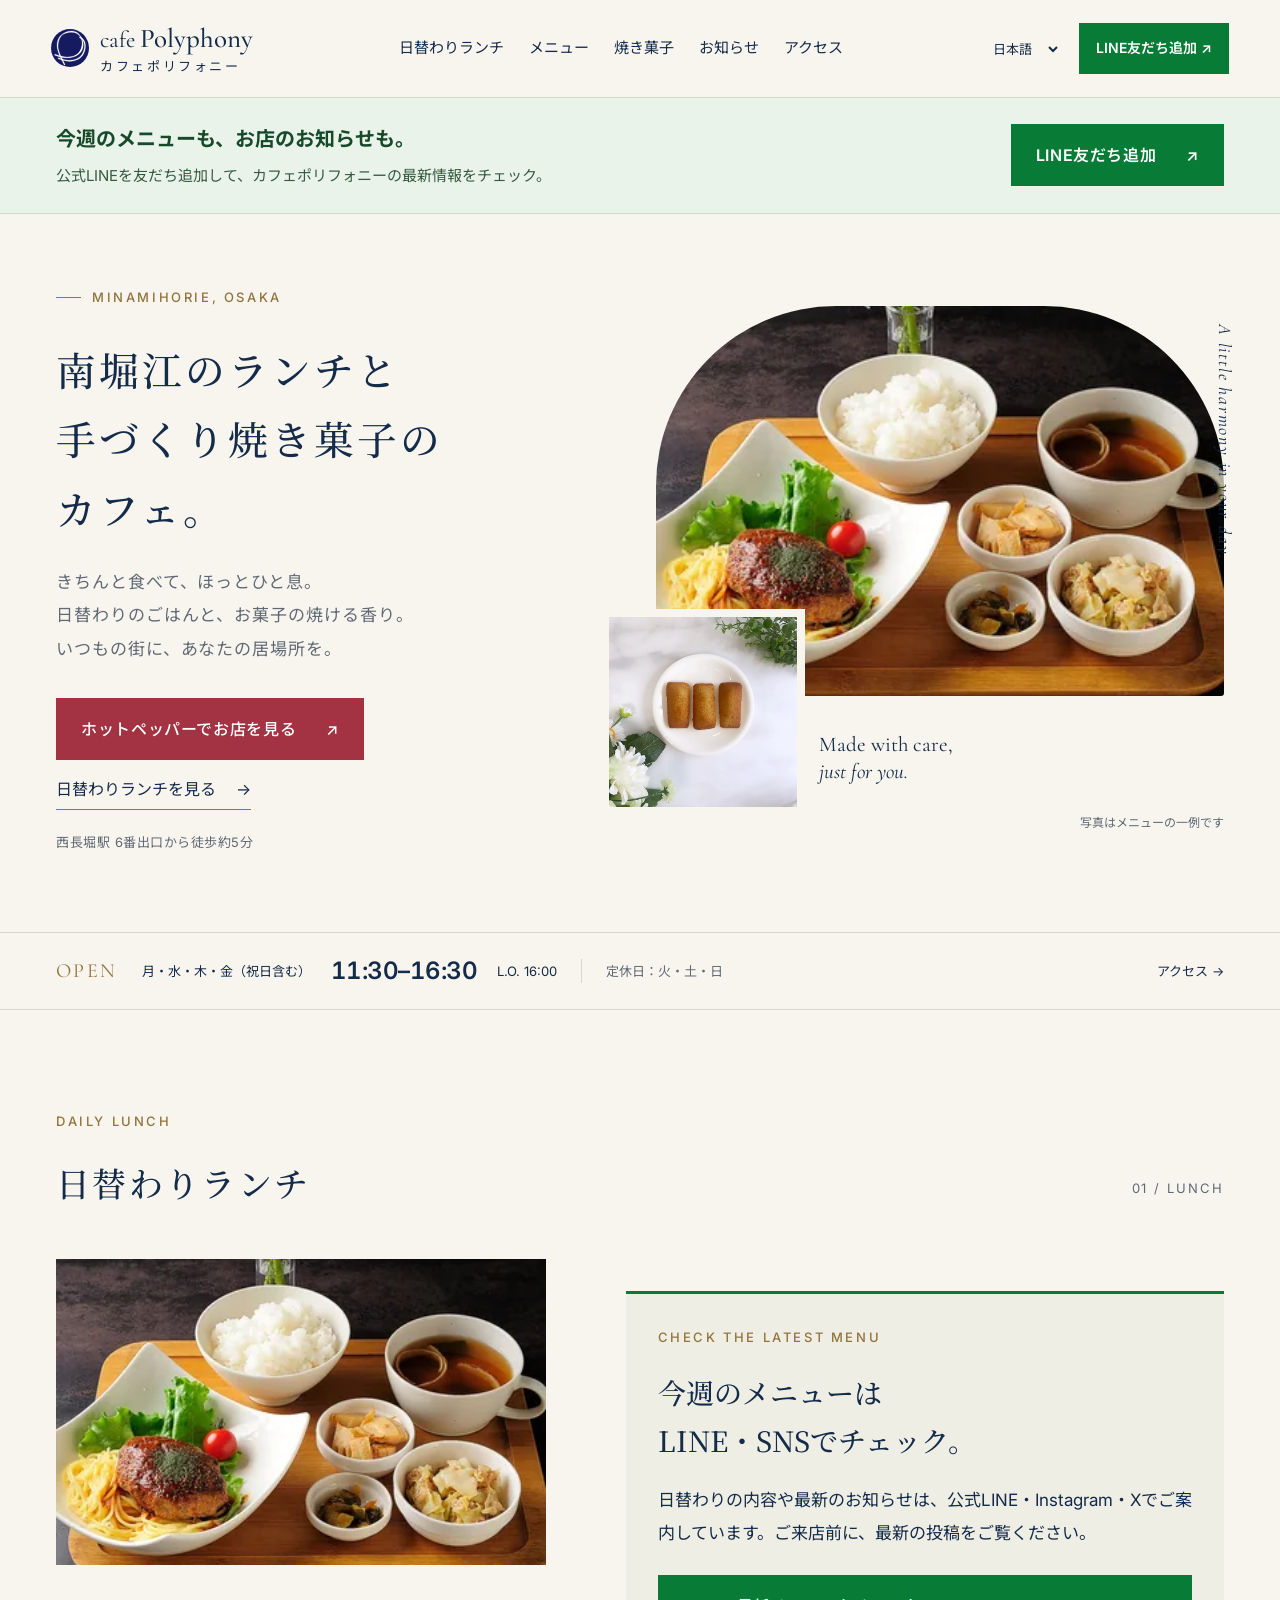
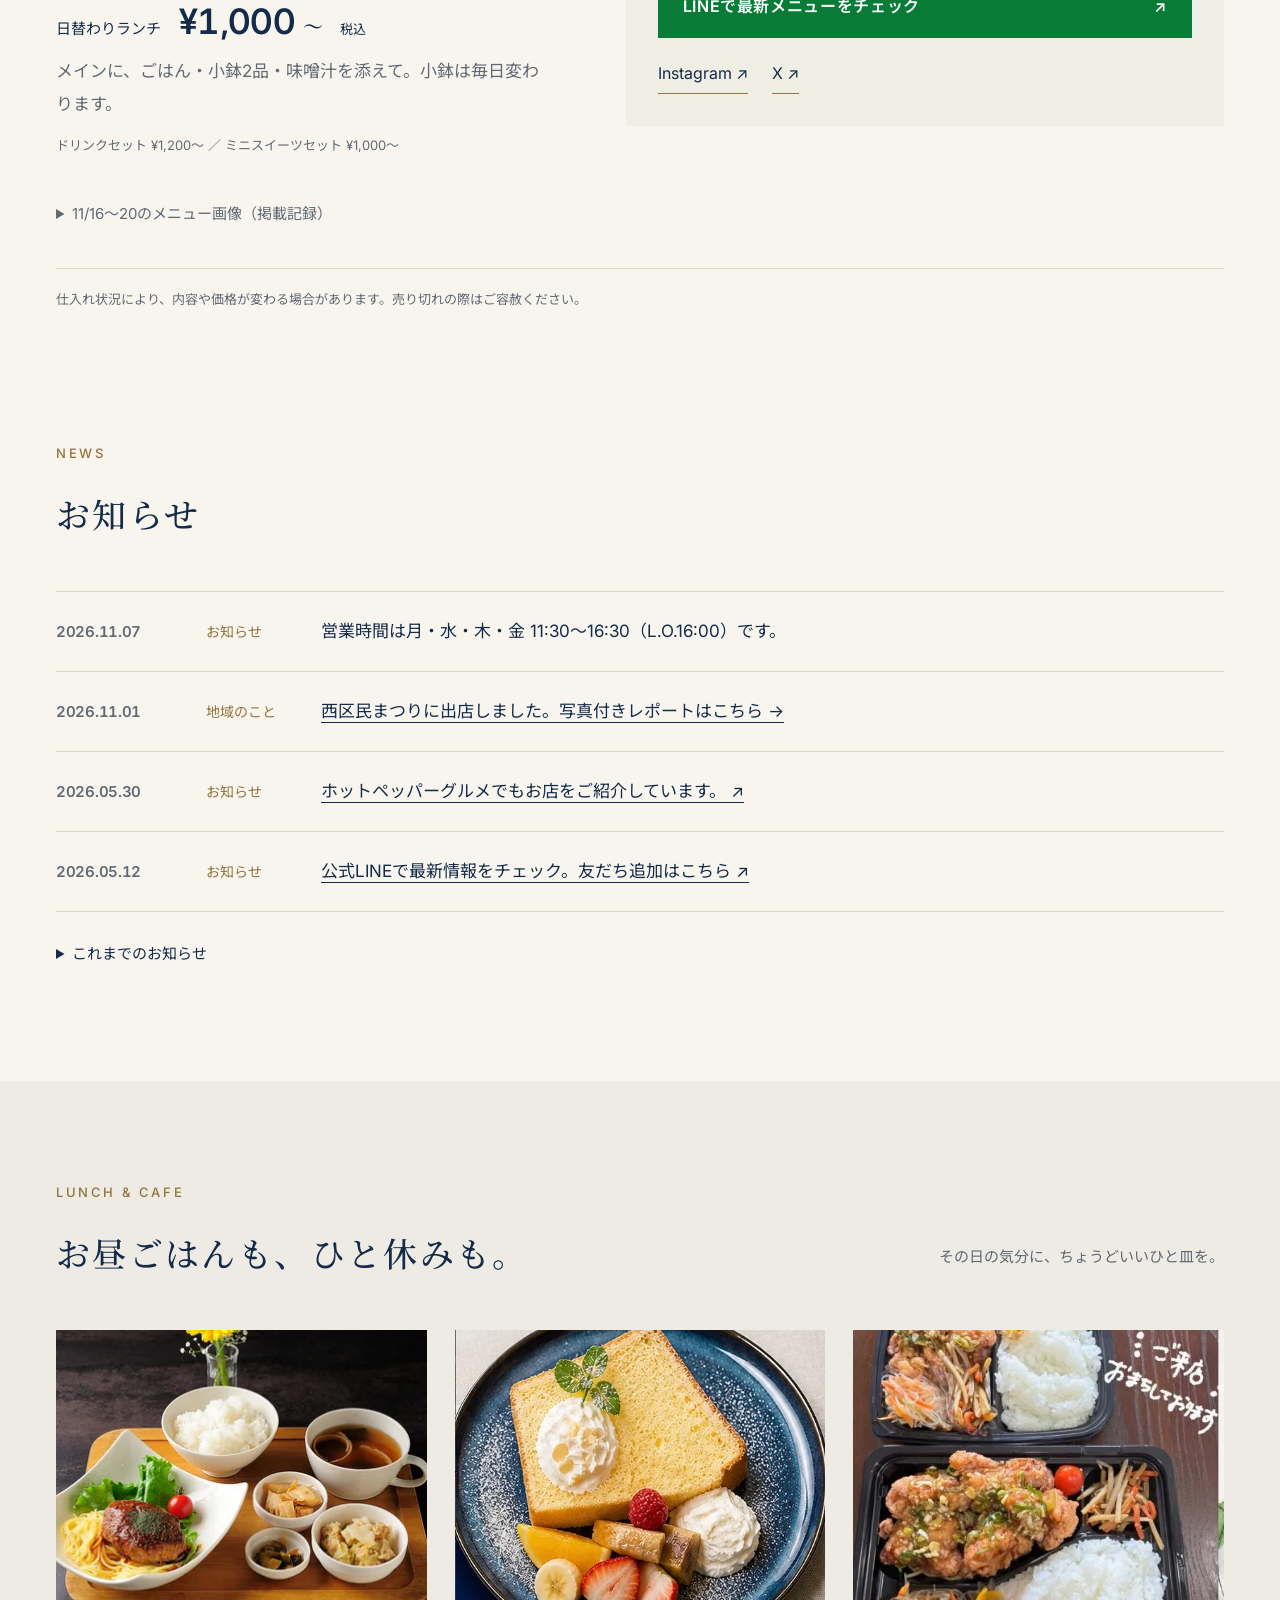
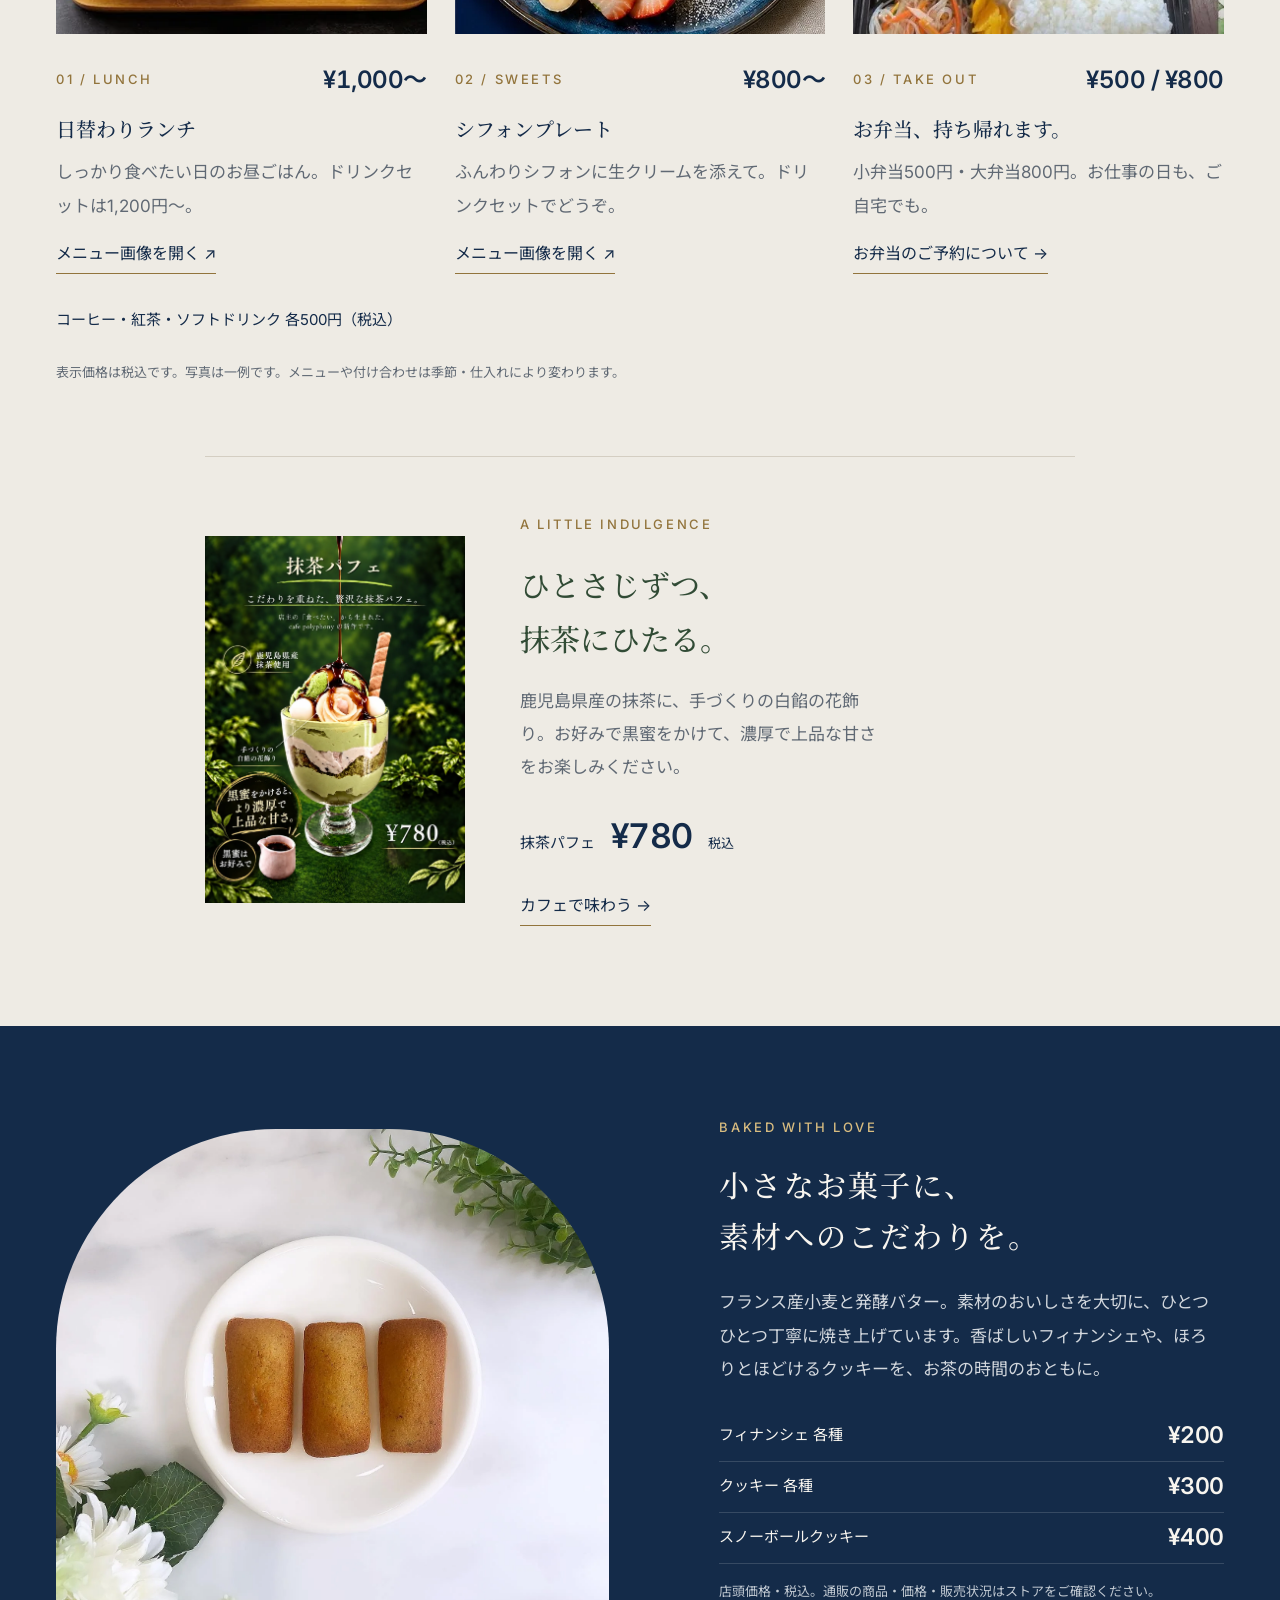
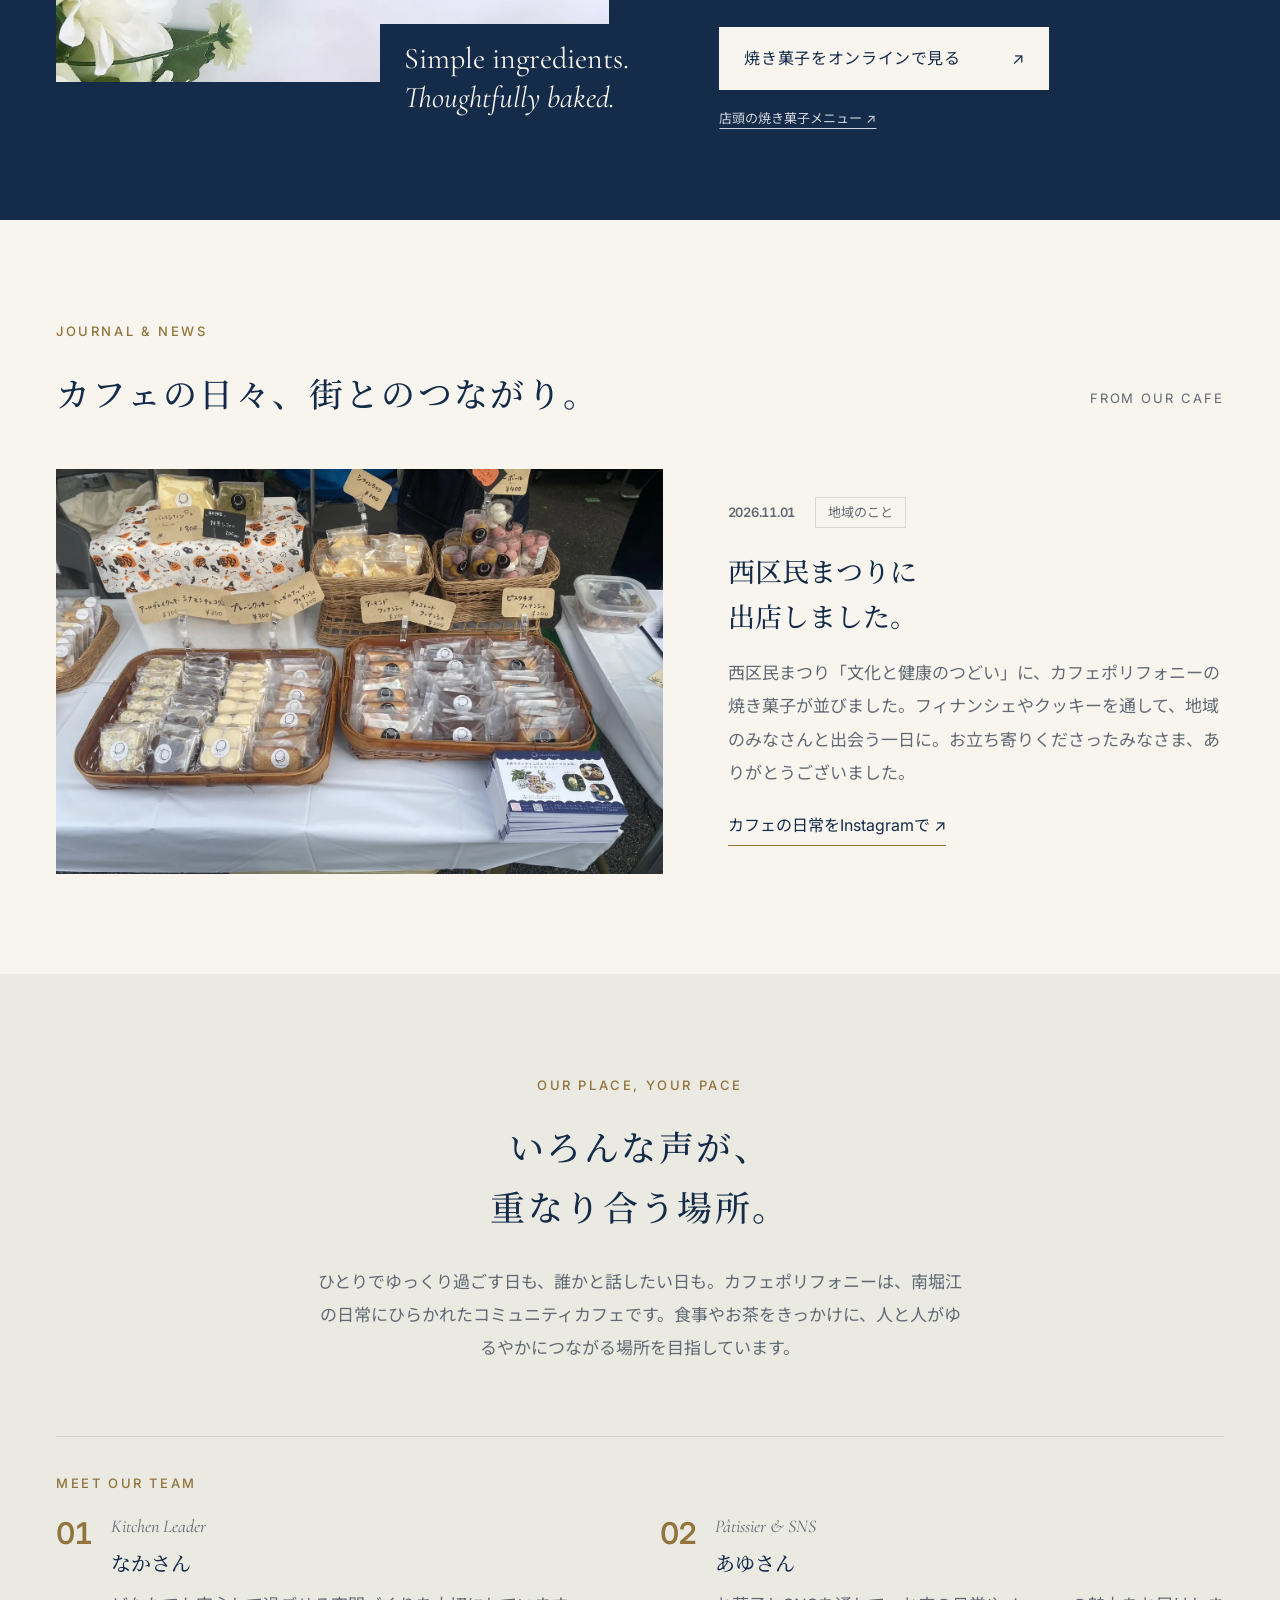
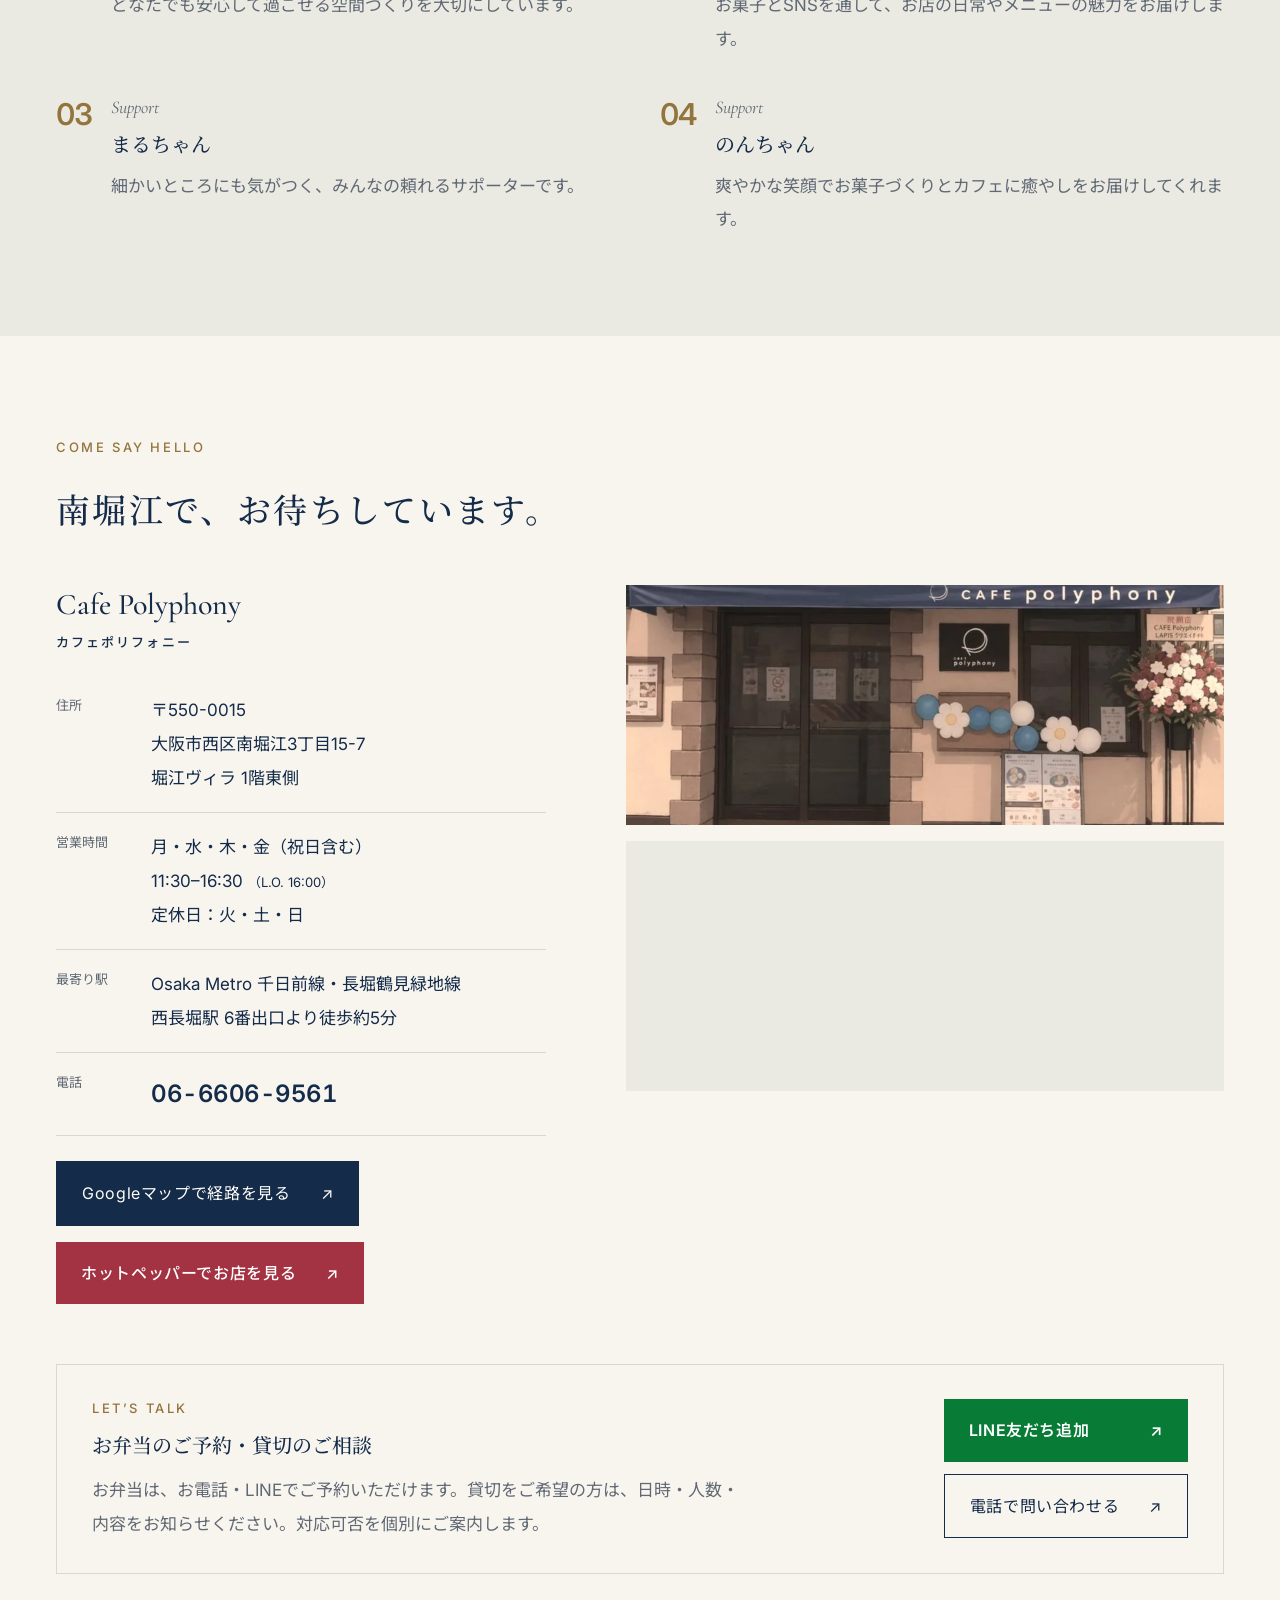
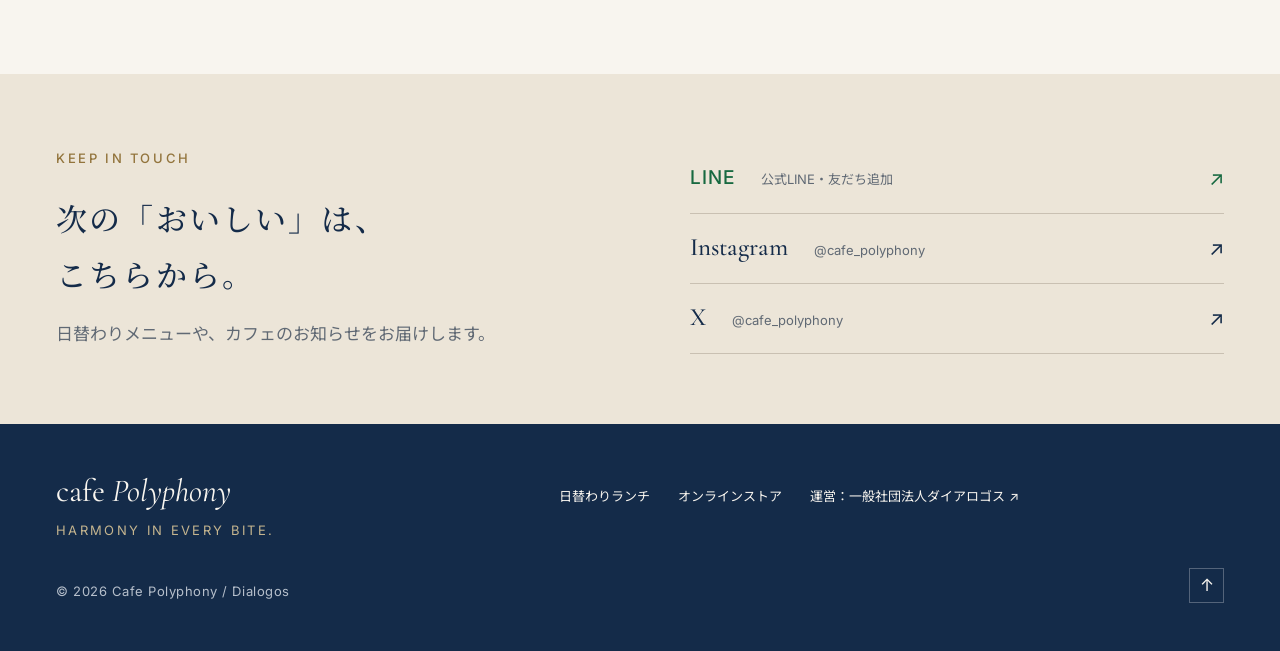
==== commit 3de9c9e6: "のんちゃん追加" ====
--- a/index.html
+++ b/index.html
@@ -1,960 +1,978 @@
-<!DOCTYPE html>
-<html lang="ja">
- <head prefix="og: https://ogp.me/ns#">
-  <meta charset="utf-8"/>
-  <meta content="width=device-width, initial-scale=1" name="viewport"/>
-  <title>
-   カフェポリフォニー｜南堀江のランチと手づくり焼き菓子
-  </title>
-  <meta content="大阪・南堀江のカフェポリフォニー。日替わりランチと、フランス産小麦・発酵バターを使った手づくり焼き菓子を楽しめるコミュニティカフェです。お弁当のテイクアウトも。西長堀駅から徒歩約5分。" name="description"/>
-  <link href="https://cafepolyphony.dialogs.jp/" rel="canonical"/>
-  <link href="img/favicon.svg" rel="icon" type="image/svg+xml"/>
-  <meta content="website" property="og:type"/>
-  <meta content="https://cafepolyphony.dialogs.jp/" property="og:url"/>
-  <meta content="カフェポリフォニー｜南堀江のランチと手づくり焼き菓子" property="og:title"/>
-  <meta content="日替わりのごはんと、素材を大切にした焼き菓子。大阪・南堀江で、ほっとひと息つけるコミュニティカフェ。" property="og:description"/>
-  <meta content="https://cafepolyphony.dialogs.jp/img/web/ogp-financiers.jpg" property="og:image"/>
-  <meta content="1200" property="og:image:width"/>
-  <meta content="630" property="og:image:height"/>
-  <meta content="白いお皿に並んだカフェポリフォニーのフィナンシェ" property="og:image:alt"/>
-  <meta content="Cafe Polyphony カフェポリフォニー" property="og:site_name"/>
-  <meta content="ja_JP" property="og:locale"/>
-  <meta content="summary_large_image" name="twitter:card"/>
-  <meta content="@cafe_polyphony" name="twitter:site"/>
-  <meta content="#142b49" name="theme-color"/>
-  <link href="https://fonts.googleapis.com" rel="preconnect"/>
-  <link crossorigin="" href="https://fonts.gstatic.com" rel="preconnect"/>
-  <link href="https://fonts.googleapis.com/css2?family=Cormorant+Garamond:ital,wght@0,400;0,500;0,600;1,400;1,500&amp;family=Inter:wght@400;500;600;700&amp;family=Noto+Sans+JP:wght@400;500;600&amp;family=Noto+Serif+JP:wght@400;500;600&amp;display=swap" rel="stylesheet"/>
-  <link href="css/styles.css?v=20261107-readable" rel="stylesheet"/>
-  <script defer="" src="js/site.js?v=20261107-readable">
-  </script>
-  <script async="" src="https://www.googletagmanager.com/gtag/js?id=G-Y2W2DN50NQ">
-  </script>
-  <script>
-   window.dataLayer=window.dataLayer||[];function gtag(){dataLayer.push(arguments)}gtag('js',new Date());gtag('config','G-Y2W2DN50NQ');
-  </script>
-  <script type="application/ld+json">
-   {"@context":"https://schema.org","@type":"CafeOrCoffeeShop","name":"Cafe Polyphony カフェポリフォニー","url":"https://cafepolyphony.dialogs.jp/","image":"https://cafepolyphony.dialogs.jp/img/web/ogp-financiers.jpg","telephone":"+81-6-6606-9561","priceRange":"¥500〜","servesCuisine":["カフェ","日替わりランチ","焼き菓子"],"address":{"@type":"PostalAddress","streetAddress":"南堀江3丁目15-7 堀江ヴィラ1階東側","addressLocality":"大阪市西区","addressRegion":"大阪府","postalCode":"550-0015","addressCountry":"JP"},"openingHoursSpecification":[{"@type":"OpeningHoursSpecification","dayOfWeek":["Monday","Wednesday","Thursday","Friday"],"opens":"11:30","closes":"16:30"}],"sameAs":["https://www.instagram.com/cafe_polyphony/","https://x.com/cafe_polyphony","https://polyphony.base.shop/"]}
-  </script>
- </head>
- <body>
-  <a class="skip-link" data-i18n="skip" href="#main">
-   本文へスキップ
-  </a>
-  <header class="site-header">
-   <a aria-label="Cafe Polyphony ホーム" class="brand" href="#hero">
-    <img alt="" height="42" src="img/favicon.svg" width="42"/>
-    <span>
-     cafe
-     <b>
-      Polyphony
-     </b>
-     <small>
-      カフェポリフォニー
-     </small>
-    </span>
-   </a>
-   <nav aria-label="メインナビゲーション" class="desktop-nav">
-    <a data-i18n="navLunch" href="#weekly-lunch">
-     日替わりランチ
-    </a>
-    <a data-i18n="navMenu" href="#menu">
-     メニュー
-    </a>
-    <a data-i18n="navBaked" href="#baked">
-     焼き菓子
-    </a>
-    <a data-i18n="navNews" href="#news">
-     お知らせ
-    </a>
-    <a data-i18n="navAccess" href="#access">
-     アクセス
-    </a>
-   </nav>
-   <div class="header-actions">
-    <label class="sr-only" for="language-select">
-     Language
-    </label>
-    <select aria-label="Language" id="language-select">
-     <option value="ja">
-      日本語
-     </option>
-     <option value="en">
-      EN
-     </option>
-     <option value="zh-CN">
-      简体中文
-     </option>
-     <option value="zh-TW">
-      繁體中文
-     </option>
-     <option value="ko">
-      한국어
-     </option>
-    </select>
-    <a class="header-line" href="https://lin.ee/HF5uIlw" rel="noopener noreferrer" target="_blank">
-     <span data-i18n="lineFriend">
-      LINE友だち追加
-     </span>
-     ↗
-    </a>
-    <button aria-controls="mobile-nav" aria-expanded="false" aria-label="メニューを開く" class="menu-toggle">
-     <span>
-     </span>
-     <span>
-     </span>
-    </button>
-   </div>
-   <nav aria-label="モバイルナビゲーション" class="mobile-nav" hidden="" id="mobile-nav">
-    <a data-i18n="navLunch" href="#weekly-lunch">
-     日替わりランチ
-    </a>
-    <a data-i18n="navMenu" href="#menu">
-     メニュー
-    </a>
-    <a data-i18n="navBaked" href="#baked">
-     焼き菓子
-    </a>
-    <a data-i18n="navNews" href="#news">
-     お知らせ
-    </a>
-    <a data-i18n="navConcept" href="#concept">
-     私たちについて
-    </a>
-    <a data-i18n="navAccess" href="#access">
-     アクセス
-    </a>
-    <a href="#sns">
-     LINE / Instagram / X
-    </a>
-    <a class="mobile-hotpepper" data-i18n="hotpepperCta" href="https://www.hotpepper.jp/strJ004612649/" rel="noopener noreferrer" target="_blank">
-     ホットペッパーでお店を見る
-    </a>
-   </nav>
-  </header>
-  <aside aria-label="公式LINEのご案内" class="line-banner">
-   <div class="wrap">
-    <div>
-     <strong data-i18n="lineBannerTitle">
-      今週のメニューも、お店のお知らせも。
-     </strong>
-     <p data-i18n="lineBannerDesc">
-      公式LINEを友だち追加して、カフェポリフォニーの最新情報をチェック。
-     </p>
-    </div>
-    <a class="button line-button" href="https://lin.ee/HF5uIlw" rel="noopener noreferrer" target="_blank">
-     <span data-i18n="lineFriend">
-      LINE友だち追加
-     </span>
-     ↗
-    </a>
-   </div>
-  </aside>
-  <main id="main">
-   <section aria-labelledby="hero-title" class="hero wrap" id="hero">
-    <div class="hero-copy">
-     <p class="eyebrow">
-      <span>
-      </span>
-      MINAMIHORIE, OSAKA
-     </p>
-     <h1 data-i18n="hero" id="hero-title">
-      南堀江のランチと
-      <br/>
-      手づくり焼き菓子の
-      <br/>
-      <em>
-       カフェ。
-      </em>
-     </h1>
-     <p class="hero-description" data-i18n="heroDesc">
-      きちんと食べて、ほっとひと息。
-      <br/>
-      日替わりのごはんと、お菓子の焼ける香り。
-      <br/>
-      いつもの街に、あなたの居場所を。
-     </p>
-     <div class="hero-actions">
-      <a class="button hotpepper-button" href="https://www.hotpepper.jp/strJ004612649/" rel="noopener noreferrer" target="_blank">
-       <span data-i18n="hotpepperCta">
-        ホットペッパーでお店を見る
-       </span>
-       ↗
-      </a>
-      <a class="text-link" href="#weekly-lunch">
-       <span data-i18n="seeLunch">
-        日替わりランチを見る
-       </span>
-       →
-      </a>
-     </div>
-     <p class="hero-location" data-i18n="walk">
-      西長堀駅 6番出口から徒歩約5分
-     </p>
-    </div>
-    <div class="hero-photos">
-     <picture class="hero-lunch">
-      <source srcset="img/web/lunch.webp" type="image/webp"/>
-      <img alt="トンテキにごはん、味噌汁、小鉢を添えた日替わりランチの一例" fetchpriority="high" height="500" src="img/web/lunch.jpg" width="790"/>
-     </picture>
-     <span class="photo-caption">
-      A little harmony in your day.
-     </span>
-     <div class="hero-sweet">
-      <picture>
-       <source srcset="img/web/financiers.webp" type="image/webp"/>
-       <img alt="白いお皿に並べた手づくりのフィナンシェ" height="1440" src="img/web/financiers.jpg" width="1440"/>
-      </picture>
-      <span>
-       Made with care,
-       <br/>
-       <em>
-        just for you.
-       </em>
-      </span>
-     </div>
-     <span class="hero-photo-note" data-i18n="photoExample">
-      写真はメニューの一例です
-     </span>
-    </div>
-   </section>
-   <div class="opening-strip">
-    <div class="wrap">
-     <span class="opening-label">
-      OPEN
-     </span>
-     <p>
-      <span data-i18n="openDays">
-       月・水・木・金（祝日含む）
-      </span>
-      <b>
-       11:30–16:30
-      </b>
-      <small>
-       L.O. 16:00
-      </small>
-     </p>
-     <span class="opening-closed" data-i18n="closedDays">
-      定休日：火・土・日
-     </span>
-     <a data-i18n="accessShort" href="#access">
-      アクセス →
-     </a>
-    </div>
-   </div>
-   <section aria-labelledby="weekly-title" class="weekly section wrap" id="weekly-lunch">
-    <div class="lunch-content">
-     <div class="section-top">
-      <div>
-       <p class="eyebrow">
-        DAILY LUNCH
-       </p>
-       <h2 data-i18n="lunchTitle" id="weekly-title">
-        日替わりランチ
-       </h2>
-      </div>
-      <span aria-hidden="true" class="section-number">
-       01 / LUNCH
-      </span>
-     </div>
-     <div class="weekly-layout">
-      <div class="lunch-overview">
-       <picture>
-        <source srcset="img/web/lunch.webp" type="image/webp"/>
-        <img alt="ごはん、味噌汁、小鉢を添えた日替わりランチの一例" height="500" loading="lazy" src="img/web/lunch.jpg" width="790"/>
-       </picture>
-       <div class="weekly-price">
-        <span data-i18n="dailyLunch">
-         日替わりランチ
-        </span>
-        <strong>
-         ¥1,000
-         <small>
-          〜
-         </small>
-        </strong>
-        <span class="tax" data-i18n="tax">
-         税込
-        </span>
-       </div>
-       <p class="body-copy" data-i18n="weeklyDesc">
-        メインに、ごはん・小鉢2品・味噌汁を添えて。小鉢は毎日変わります。
-       </p>
-       <p class="small-copy" data-i18n="drinkSet">
-        ドリンクセット ¥1,200〜 ／ ミニスイーツセット ¥1,000〜
-       </p>
-      </div>
-      <div class="lunch-discovery">
-       <p class="eyebrow">
-        CHECK THE LATEST MENU
-       </p>
-       <h3 data-i18n="lunchLatestHeading">
-        今週のメニューは
-        <br/>
-        LINE・SNSでチェック。
-       </h3>
-       <p data-i18n="lunchLatestDesc">
-        日替わりの内容や最新のお知らせは、公式LINE・Instagram・Xでご案内しています。ご来店前に、最新の投稿をご覧ください。
-       </p>
-       <a class="button line-button" href="https://lin.ee/HF5uIlw" rel="noopener noreferrer" target="_blank">
-        <span data-i18n="lineLunch">
-         LINEで最新メニューをチェック
-        </span>
-        ↗
-       </a>
-       <div class="lunch-socials">
-        <a class="text-link" href="https://www.instagram.com/cafe_polyphony/" rel="noopener noreferrer" target="_blank">
-         Instagram ↗
-        </a>
-        <a class="text-link" href="https://x.com/cafe_polyphony" rel="noopener noreferrer" target="_blank">
-         X ↗
-        </a>
-       </div>
-      </div>
-     </div>
-     <details class="poster-details lunch-archive">
-      <summary data-i18n="menuRecord">
-       11/9〜13のメニュー画像（掲載記録）
-      </summary>
-      <a aria-label="2026年11月9日から13日のメニュー画像を開く" href="img/web/weekly-20261109.jpg" rel="noopener noreferrer" target="_blank">
-       <picture>
-        <source srcset="img/web/weekly-20261109.webp" type="image/webp"/>
-        <img alt="2026年11月9日から13日のランチメニューの記録。現在のメニューはLINE・SNSをご確認ください。" height="814" loading="lazy" src="img/web/weekly-20261109.jpg" width="580"/>
-       </picture>
-      </a>
-     </details>
-     <p class="menu-note" data-i18n="menuNote">
-      仕入れ状況により、内容や価格が変わる場合があります。売り切れの際はご容赦ください。
-     </p>
-    </div>
-   </section>
-   <section aria-labelledby="news-title" class="news-section section wrap" id="news">
-    <div class="section-top">
-     <div>
-      <p class="eyebrow">
-       NEWS
-      </p>
-      <h2 data-i18n="newsTitle" id="news-title">
-       お知らせ
-      </h2>
-     </div>
-    </div>
-    <ul class="news-list">
-     <li class="news-row">
-      <time datetime="2026-11-07">
-       2026.11.07
-      </time>
-      <span data-i18n="notice">
-       お知らせ
-      </span>
-      <p data-i18n="hoursNews">
-       営業時間は月・水・木・金 11:30〜16:30（L.O.16:00）です。
-      </p>
-     </li>
-     <li class="news-row">
-      <time datetime="2026-11-01">
-       2026.11.01
-      </time>
-      <span data-i18n="community">
-       地域のこと
-      </span>
-      <a data-i18n="eventNews" href="#community">
-       西区民まつりに出店しました。写真付きレポートはこちら →
-      </a>
-     </li>
-     <li class="news-row">
-      <time datetime="2026-05-30">
-       2026.05.30
-      </time>
-      <span data-i18n="notice">
-       お知らせ
-      </span>
-      <a data-i18n="hotpepper" href="https://www.hotpepper.jp/strJ004612649/" rel="noopener noreferrer" target="_blank">
-       ホットペッパーグルメでもお店をご紹介しています。 ↗
-      </a>
-     </li>
-     <li class="news-row">
-      <time datetime="2026-05-12">
-       2026.05.12
-      </time>
-      <span data-i18n="notice">
-       お知らせ
-      </span>
-      <a data-i18n="lineNews" href="https://lin.ee/HF5uIlw" rel="noopener noreferrer" target="_blank">
-       公式LINEで最新情報をチェック。友だち追加はこちら ↗
-      </a>
-     </li>
-    </ul>
-    <details class="news-archive">
-     <summary data-i18n="newsArchive">
-      これまでのお知らせ
-     </summary>
-     <ul class="news-list">
-      <li class="news-row">
-       <time datetime="2026-05-06">
-        2026.05.06
-       </time>
-       <span data-i18n="navMenu">
-        メニュー
-       </span>
-       <p data-i18n="oldMenuNews">
-        オープン当日のランチメニューを公開しました。
-       </p>
-      </li>
-      <li class="news-row">
-       <time datetime="2026-04-20">
-        2026.04.20
-       </time>
-       <span data-i18n="notice">
-        お知らせ
-       </span>
-       <p data-i18n="oldOpeningNews">
-        5月11日（月）のグランドオープンが決まりました。
-       </p>
-      </li>
-      <li class="news-row">
-       <time datetime="2026-04-01">
-        2026.04.01
-       </time>
-       <span data-i18n="notice">
-        お知らせ
-       </span>
-       <p data-i18n="oldSiteNews">
-        カフェポリフォニー公式ウェブサイトをオープンしました。
-       </p>
-      </li>
-     </ul>
-    </details>
-   </section>
-   <section aria-labelledby="menu-title" class="menu-section section" id="menu">
-    <div class="wrap">
-     <div class="section-top">
-      <div>
-       <p class="eyebrow">
-        LUNCH &amp; CAFE
-       </p>
-       <h2 data-i18n="menuTitle" id="menu-title">
-        お昼ごはんも、ひと休みも。
-       </h2>
-      </div>
-      <p class="section-aside" data-i18n="menuAside">
-       その日の気分に、ちょうどいいひと皿を。
-      </p>
-     </div>
-     <div class="food-grid">
-      <article class="food-card">
-       <picture>
-        <source srcset="img/web/lunch.webp" type="image/webp"/>
-        <img alt="ごはんと味噌汁、小鉢付きの日替わりランチ" height="500" loading="lazy" src="img/web/lunch.jpg" width="790"/>
-       </picture>
-       <div class="food-meta">
-        <span class="eyebrow">
-         01 / LUNCH
-        </span>
-        <span>
-         ¥1,000〜
-        </span>
-       </div>
-       <h3 data-i18n="dailyLunch">
-        日替わりランチ
-       </h3>
-       <p data-i18n="lunchDesc">
-        しっかり食べたい日のお昼ごはん。ドリンクセットは1,200円〜。
-       </p>
-       <a class="text-link" data-i18n="viewMenu" href="img/web/lunch-menu.jpg" rel="noopener noreferrer" target="_blank">
-        メニュー画像を開く ↗
-       </a>
-      </article>
-      <article class="food-card">
-       <picture>
-        <source srcset="img/web/chiffon.webp" type="image/webp"/>
-        <img alt="青いお皿のシフォンケーキとクリーム、フルーツ" height="590" loading="lazy" src="img/web/chiffon.jpg" width="525"/>
-       </picture>
-       <div class="food-meta">
-        <span class="eyebrow">
-         02 / SWEETS
-        </span>
-        <span>
-         ¥800〜
-        </span>
-       </div>
-       <h3 data-i18n="chiffonTitle">
-        シフォンプレート
-       </h3>
-       <p data-i18n="chiffonDesc">
-        ふんわりシフォンに生クリームを添えて。ドリンクセットでどうぞ。
-       </p>
-       <a class="text-link" data-i18n="viewMenu" href="img/web/cafe-menu.jpg" rel="noopener noreferrer" target="_blank">
-        メニュー画像を開く ↗
-       </a>
-      </article>
-      <article class="food-card">
-       <picture>
-        <source srcset="img/web/bento.webp" type="image/webp"/>
-        <img alt="油淋鶏、ごはん、きんぴらごぼうやサラダを詰めた日替わり弁当の一例" height="465" loading="lazy" src="img/web/bento.jpg" width="460"/>
-       </picture>
-       <div class="food-meta">
-        <span class="eyebrow">
-         03 / TAKE OUT
-        </span>
-        <span>
-         ¥500 / ¥800
-        </span>
-       </div>
-       <h3 data-i18n="bentoTitle">
-        お弁当、持ち帰れます。
-       </h3>
-       <p data-i18n="bentoDesc">
-        小弁当500円・大弁当800円。お仕事の日も、ご自宅でも。
-       </p>
-       <a class="text-link" data-i18n="reserveBento" href="#contact">
-        お弁当のご予約について →
-       </a>
-      </article>
-     </div>
-     <p class="drink-note" data-i18n="drinks">
-      コーヒー・紅茶・ソフトドリンク 各500円（税込）
-     </p>
-     <p class="small-copy menu-footnote" data-i18n="menuFootnote">
-      表示価格は税込です。写真は一例です。メニューや付け合わせは季節・仕入れにより変わります。
-     </p>
-     <article class="parfait-feature" id="matcha-parfait">
-      <a aria-label="抹茶パフェのポスターを拡大" class="parfait-poster" href="img/web/matcha-parfait.jpg" rel="noopener noreferrer" target="_blank">
-       <picture>
-        <source srcset="img/web/matcha-parfait.webp" type="image/webp"/>
-        <img alt="鹿児島県産抹茶と手づくりの白餡の花飾りを使った抹茶パフェ。780円税込。" height="1491" loading="lazy" src="img/web/matcha-parfait.jpg" width="1055"/>
-       </picture>
-      </a>
-      <div class="parfait-copy">
-       <p class="eyebrow">
-        A LITTLE INDULGENCE
-       </p>
-       <h3 data-i18n="parfaitTitle">
-        ひとさじずつ、
-        <br/>
-        抹茶にひたる。
-       </h3>
-       <p data-i18n="parfaitDesc">
-        鹿児島県産の抹茶に、手づくりの白餡の花飾り。お好みで黒蜜をかけて、濃厚で上品な甘さをお楽しみください。
-       </p>
-       <p class="parfait-price">
-        <span data-i18n="parfaitName">
-         抹茶パフェ
-        </span>
-        <b>
-         ¥780
-        </b>
-        <small data-i18n="tax">
-         税込
-        </small>
-       </p>
-       <a class="text-link" data-i18n="enjoyAtCafe" href="#access">
-        カフェで味わう →
-       </a>
-      </div>
-     </article>
-    </div>
-   </section>
-   <section aria-labelledby="baked-title" class="baked-section section" id="baked">
-    <div class="wrap baked-layout">
-     <div class="baked-photo">
-      <picture>
-       <source srcset="img/web/financiers.webp" type="image/webp"/>
-       <img alt="こんがり焼き上げたフィナンシェ3つを白いお皿に並べて" height="1440" loading="lazy" src="img/web/financiers.jpg" width="1440"/>
-      </picture>
-      <span>
-       Simple ingredients.
-       <br/>
-       <em>
-        Thoughtfully baked.
-       </em>
-      </span>
-     </div>
-     <div class="baked-copy">
-      <p class="eyebrow">
-       BAKED WITH LOVE
-      </p>
-      <h2 data-i18n="bakedTitle" id="baked-title">
-       小さなお菓子に、
-       <br/>
-       素材へのこだわりを。
-      </h2>
-      <p data-i18n="bakedDesc">
-       フランス産小麦と発酵バター。素材のおいしさを大切に、ひとつひとつ丁寧に焼き上げています。香ばしいフィナンシェや、ほろりとほどけるクッキーを、お茶の時間のおともに。
-      </p>
-      <div class="baked-prices">
-       <p>
-        <span data-i18n="financier">
-         フィナンシェ 各種
-        </span>
-        <b>
-         ¥200
-        </b>
-       </p>
-       <p>
-        <span data-i18n="cookies">
-         クッキー 各種
-        </span>
-        <b>
-         ¥300
-        </b>
-       </p>
-       <p>
-        <span data-i18n="snowball">
-         スノーボールクッキー
-        </span>
-        <b>
-         ¥400
-        </b>
-       </p>
-      </div>
-      <p class="small-copy" data-i18n="bakedNote">
-       店頭価格・税込。通販の商品・価格・販売状況はストアをご確認ください。
-      </p>
-      <a class="button cream" href="https://polyphony.base.shop/" rel="noopener noreferrer" target="_blank">
-       <span data-i18n="shopBaked">
-        焼き菓子をオンラインで見る
-       </span>
-       ↗
-      </a>
-      <a class="baked-menu-link" data-i18n="bakedMenu" href="img/web/baked-menu.jpg" rel="noopener noreferrer" target="_blank">
-       店頭の焼き菓子メニュー ↗
-      </a>
-     </div>
-    </div>
-   </section>
-   <section aria-labelledby="community-title" class="journal-section section wrap" id="community">
-    <div class="section-top">
-     <div>
-      <p class="eyebrow">
-       JOURNAL &amp; NEWS
-      </p>
-      <h2 data-i18n="journalTitle" id="community-title">
-       カフェの日々、街とのつながり。
-      </h2>
-     </div>
-     <span aria-hidden="true" class="section-number">
-      FROM OUR CAFE
-     </span>
-    </div>
-    <article class="event-story">
-     <picture>
-      <source srcset="img/web/community-event.webp" type="image/webp"/>
-      <img alt="2026年11月1日の西区民まつりで、かごに並べて販売したフィナンシェやクッキー" height="1108" loading="lazy" src="img/web/community-event.jpg" width="1477"/>
-     </picture>
-     <div>
-      <p class="story-date">
-       <time datetime="2026-11-01">
-        2026.11.01
-       </time>
-       <span data-i18n="community">
-        地域のこと
-       </span>
-      </p>
-      <h3 data-i18n="eventTitle">
-       西区民まつりに
-       <br/>
-       出店しました。
-      </h3>
-      <p data-i18n="eventDesc">
-       西区民まつり「文化と健康のつどい」に、カフェポリフォニーの焼き菓子が並びました。フィナンシェやクッキーを通して、地域のみなさんと出会う一日に。お立ち寄りくださったみなさま、ありがとうございました。
-      </p>
-      <a class="text-link" data-i18n="seeDaily" href="https://www.instagram.com/cafe_polyphony/" rel="noopener noreferrer" target="_blank">
-       カフェの日常をInstagramで ↗
-      </a>
-     </div>
-    </article>
-   </section>
-   <section aria-labelledby="concept-title" class="concept-section section" id="concept">
-    <div class="wrap">
-     <div class="concept-intro">
-      <p class="eyebrow">
-       OUR PLACE, YOUR PACE
-      </p>
-      <h2 data-i18n="conceptTitle" id="concept-title">
-       いろんな声が、
-       <br/>
-       重なり合う場所。
-      </h2>
-      <p data-i18n="conceptDesc">
-       ひとりでゆっくり過ごす日も、誰かと話したい日も。カフェポリフォニーは、南堀江の日常にひらかれたコミュニティカフェです。食事やお茶をきっかけに、人と人がゆるやかにつながる場所を目指しています。
-      </p>
-     </div>
-     <div class="staff" id="staff">
-      <p class="eyebrow">
-       MEET OUR TEAM
-      </p>
-      <div class="staff-grid">
-       <article>
-        <span class="staff-number">
-         01
-        </span>
-        <div>
-         <p class="staff-role">
-          Kitchen Leader
-         </p>
-         <h3 data-i18n="staff1">
-          なかさん
-         </h3>
-         <p data-i18n="staff1Desc">
-          どなたでも安心して過ごせる空間づくりを大切にしています。
-         </p>
-        </div>
-       </article>
-       <article>
-        <span class="staff-number">
-         02
-        </span>
-        <div>
-         <p class="staff-role">
-          Pâtissier &amp; SNS
-         </p>
-         <h3 data-i18n="staff2">
-          あゆさん
-         </h3>
-         <p data-i18n="staff2Desc">
-          お菓子とSNSを通して、お店の日常やメニューの魅力をお届けします。
-         </p>
-        </div>
-       </article>
-       <article>
-        <span class="staff-number">
-         03
-        </span>
-        <div>
-         <p class="staff-role">
-          Support
-         </p>
-         <h3 data-i18n="staff3">
-          まるちゃん
-         </h3>
-         <p data-i18n="staff3Desc">
-          細かいところにも気がつく、みんなの頼れるサポーターです。
-         </p>
-        </div>
-       </article>
-      </div>
-     </div>
-    </div>
-   </section>
-   <section aria-labelledby="access-title" class="access-section section wrap" id="access">
-    <div class="section-top">
-     <div>
-      <p class="eyebrow">
-       COME SAY HELLO
-      </p>
-      <h2 data-i18n="accessTitle" id="access-title">
-       南堀江で、お待ちしています。
-      </h2>
-     </div>
-    </div>
-    <div class="access-layout">
-     <div class="access-info">
-      <h3>
-       Cafe Polyphony
-       <small>
-        カフェポリフォニー
-       </small>
-      </h3>
-      <dl>
-       <div>
-        <dt data-i18n="addressLabel">
-         住所
-        </dt>
-        <dd data-i18n="address">
-         〒550-0015
-         <br/>
-         大阪市西区南堀江3丁目15-7
-         <br/>
-         堀江ヴィラ 1階東側
-        </dd>
-       </div>
-       <div>
-        <dt data-i18n="hoursLabel">
-         営業時間
-        </dt>
-        <dd>
-         <span data-i18n="openDays">
-          月・水・木・金（祝日含む）
-         </span>
-         <br/>
-         11:30–16:30
-         <small>
-          （L.O. 16:00）
-         </small>
-         <br/>
-         <span data-i18n="closedDays">
-          定休日：火・土・日
-         </span>
-        </dd>
-       </div>
-       <div>
-        <dt data-i18n="stationLabel">
-         最寄り駅
-        </dt>
-        <dd data-i18n="station">
-         Osaka Metro 千日前線・長堀鶴見緑地線
-         <br/>
-         西長堀駅 6番出口より徒歩約5分
-        </dd>
-       </div>
-       <div>
-        <dt data-i18n="phoneLabel">
-         電話
-        </dt>
-        <dd>
-         <a href="tel:0666069561">
-          06-6606-9561
-         </a>
-        </dd>
-       </div>
-      </dl>
-      <a class="button navy" href="https://www.google.com/maps/dir/?api=1&amp;destination=%E5%A4%A7%E9%98%AA%E5%B8%82%E8%A5%BF%E5%8C%BA%E5%8D%97%E5%A0%80%E6%B1%9F3-15-7%20Cafe%20Polyphony" rel="noopener noreferrer" target="_blank">
-       <span data-i18n="directions">
-        Googleマップで経路を見る
-       </span>
-       ↗
-      </a>
-      <a class="button hotpepper-button access-hotpepper" href="https://www.hotpepper.jp/strJ004612649/" rel="noopener noreferrer" target="_blank">
-       <span data-i18n="hotpepperCta">
-        ホットペッパーでお店を見る
-       </span>
-       ↗
-      </a>
-     </div>
-     <div class="access-visual">
-      <picture>
-       <source srcset="img/web/storefront.webp" type="image/webp"/>
-       <img alt="南堀江にある、青いテントが目印のカフェポリフォニーの外観" height="692" loading="lazy" src="img/web/storefront.jpg" width="927"/>
-      </picture>
-      <iframe allowfullscreen="" height="280" loading="lazy" referrerpolicy="no-referrer-when-downgrade" src="https://www.google.com/maps/embed?pb=!1m18!1m12!1m3!1d3281.3488477028477!2d135.487686!3d34.67114409999999!2m3!1f0!2f0!3f0!3m2!1i1024!2i768!4f13.1!3m3!1m2!1s0x6000e73bb2b2b391%3A0x2ca3a83b146fbf7b!2zY2FmZSBwb2x5cGhvbnnvvIjjgqvjg5Xjgqfjg53jg6rjg5Xjgqnjg4vjg7zvvIk!5e0!3m2!1sja!2sjp!4v1776155816512!5m2!1sja!2sjp" title="Cafe Polyphonyの地図" width="600">
-      </iframe>
-     </div>
-    </div>
-    <div class="contact-band" id="contact">
-     <div>
-      <p class="eyebrow">
-       LET’S TALK
-      </p>
-      <h3 data-i18n="contactTitle">
-       お弁当のご予約・貸切のご相談
-      </h3>
-      <p data-i18n="contactDesc">
-       お弁当は、お電話・LINEでご予約いただけます。貸切をご希望の方は、日時・人数・内容をお知らせください。対応可否を個別にご案内します。
-      </p>
-     </div>
-     <div class="contact-actions">
-      <a class="button line-button" href="https://lin.ee/HF5uIlw" rel="noopener noreferrer" target="_blank">
-       <span data-i18n="lineFriend">
-        LINE友だち追加
-       </span>
-       ↗
-      </a>
-      <a class="button outline" href="tel:0666069561">
-       <span data-i18n="call">
-        電話で問い合わせる
-       </span>
-       ↗
-      </a>
-     </div>
-    </div>
-   </section>
-   <section class="sns-section" id="sns">
-    <div class="wrap sns-layout">
-     <div>
-      <p class="eyebrow">
-       KEEP IN TOUCH
-      </p>
-      <h2 data-i18n="snsTitle">
-       次の「おいしい」は、
-       <br/>
-       こちらから。
-      </h2>
-      <p data-i18n="snsDesc">
-       日替わりメニューや、カフェのお知らせをお届けします。
-      </p>
-     </div>
-     <div class="social-links">
-      <a class="social-line" data-line-link="" href="https://lin.ee/HF5uIlw" rel="noopener noreferrer" target="_blank">
-       <span>
-        <b>
-         LINE
-        </b>
-        <small data-i18n="lineAdd">
-         公式LINE・友だち追加
-        </small>
-       </span>
-       <span aria-hidden="true">
-        ↗
-       </span>
-      </a>
-      <a href="https://www.instagram.com/cafe_polyphony/" rel="noopener noreferrer" target="_blank">
-       <span>
-        <b>
-         Instagram
-        </b>
-        <small>
-         @cafe_polyphony
-        </small>
-       </span>
-       <span aria-hidden="true">
-        ↗
-       </span>
-      </a>
-      <a href="https://x.com/cafe_polyphony" rel="noopener noreferrer" target="_blank">
-       <span>
-        <b>
-         X
-        </b>
-        <small>
-         @cafe_polyphony
-        </small>
-       </span>
-       <span aria-hidden="true">
-        ↗
-       </span>
-      </a>
-     </div>
-    </div>
-   </section>
-  </main>
-  <nav aria-label="LINEとホットペッパー" class="mobile-quick-links">
-   <a class="quick-line" data-i18n="lineFriend" href="https://lin.ee/HF5uIlw" rel="noopener noreferrer" target="_blank">
-    LINE友だち追加
-   </a>
-   <a class="quick-hotpepper" data-i18n="hotpepperShort" href="https://www.hotpepper.jp/strJ004612649/" rel="noopener noreferrer" target="_blank">
-    ホットペッパー
-   </a>
-  </nav>
-  <footer class="site-footer">
-   <div class="wrap">
-    <a class="footer-brand" href="#hero">
-     cafe
-     <em>
-      Polyphony
-     </em>
-     <small>
-      HARMONY IN EVERY BITE.
-     </small>
-    </a>
-    <div class="footer-links">
-     <a data-i18n="navLunch" href="#weekly-lunch">
-      日替わりランチ
-     </a>
-     <a data-i18n="shop" href="https://polyphony.base.shop/" rel="noopener noreferrer" target="_blank">
-      オンラインストア
-     </a>
-     <a data-i18n="operator" href="https://dialogs.jp/" rel="noopener noreferrer" target="_blank">
-      運営：一般社団法人ダイアロゴス ↗
-     </a>
-    </div>
-    <p class="copyright">
-     © 2026 Cafe Polyphony / Dialogos
-    </p>
-    <a aria-label="ページ上部へ" class="back-top" href="#hero">
-     ↑
-    </a>
-   </div>
-  </footer>
- </body>
-</html>
+<!DOCTYPE html>
+<html lang="ja">
+ <head prefix="og: https://ogp.me/ns#">
+  <meta charset="utf-8"/>
+  <meta content="width=device-width, initial-scale=1" name="viewport"/>
+  <title>
+   カフェポリフォニー｜南堀江のランチと手づくり焼き菓子
+  </title>
+  <meta content="大阪・南堀江のカフェポリフォニー。日替わりランチと、フランス産小麦・発酵バターを使った手づくり焼き菓子を楽しめるコミュニティカフェです。お弁当のテイクアウトも。西長堀駅から徒歩約5分。" name="description"/>
+  <link href="https://cafepolyphony.dialogs.jp/" rel="canonical"/>
+  <link href="img/favicon.svg" rel="icon" type="image/svg+xml"/>
+  <meta content="website" property="og:type"/>
+  <meta content="https://cafepolyphony.dialogs.jp/" property="og:url"/>
+  <meta content="カフェポリフォニー｜南堀江のランチと手づくり焼き菓子" property="og:title"/>
+  <meta content="日替わりのごはんと、素材を大切にした焼き菓子。大阪・南堀江で、ほっとひと息つけるコミュニティカフェ。" property="og:description"/>
+  <meta content="https://cafepolyphony.dialogs.jp/img/web/ogp-financiers.jpg" property="og:image"/>
+  <meta content="1200" property="og:image:width"/>
+  <meta content="630" property="og:image:height"/>
+  <meta content="白いお皿に並んだカフェポリフォニーのフィナンシェ" property="og:image:alt"/>
+  <meta content="Cafe Polyphony カフェポリフォニー" property="og:site_name"/>
+  <meta content="ja_JP" property="og:locale"/>
+  <meta content="summary_large_image" name="twitter:card"/>
+  <meta content="@cafe_polyphony" name="twitter:site"/>
+  <meta content="#142b49" name="theme-color"/>
+  <link href="https://fonts.googleapis.com" rel="preconnect"/>
+  <link crossorigin="" href="https://fonts.gstatic.com" rel="preconnect"/>
+  <link href="https://fonts.googleapis.com/css2?family=Cormorant+Garamond:ital,wght@0,400;0,500;0,600;1,400;1,500&amp;family=Inter:wght@400;500;600;700&amp;family=Noto+Sans+JP:wght@400;500;600&amp;family=Noto+Serif+JP:wght@400;500;600&amp;display=swap" rel="stylesheet"/>
+  <link href="css/styles.css?v=20261114-team" rel="stylesheet"/>
+  <script defer="" src="js/site.js?v=20261114-team">
+  </script>
+  <script defer="" src="js/motion.js?v=20261107-motion">
+  </script>
+  <script async="" src="https://www.googletagmanager.com/gtag/js?id=G-Y2W2DN50NQ">
+  </script>
+  <script>
+   window.dataLayer=window.dataLayer||[];function gtag(){dataLayer.push(arguments)}gtag('js',new Date());gtag('config','G-Y2W2DN50NQ');
+  </script>
+  <script type="application/ld+json">
+   {"@context":"https://schema.org","@type":"CafeOrCoffeeShop","name":"Cafe Polyphony カフェポリフォニー","url":"https://cafepolyphony.dialogs.jp/","image":"https://cafepolyphony.dialogs.jp/img/web/ogp-financiers.jpg","telephone":"+81-6-6606-9561","priceRange":"¥500〜","servesCuisine":["カフェ","日替わりランチ","焼き菓子"],"address":{"@type":"PostalAddress","streetAddress":"南堀江3丁目15-7 堀江ヴィラ1階東側","addressLocality":"大阪市西区","addressRegion":"大阪府","postalCode":"550-0015","addressCountry":"JP"},"openingHoursSpecification":[{"@type":"OpeningHoursSpecification","dayOfWeek":["Monday","Wednesday","Thursday","Friday"],"opens":"11:30","closes":"16:30"}],"sameAs":["https://www.instagram.com/cafe_polyphony/","https://x.com/cafe_polyphony","https://polyphony.base.shop/"]}
+  </script>
+ </head>
+ <body>
+  <a class="skip-link" data-i18n="skip" href="#main">
+   本文へスキップ
+  </a>
+  <header class="site-header">
+   <a aria-label="Cafe Polyphony ホーム" class="brand" href="#hero">
+    <img alt="" height="42" src="img/favicon.svg" width="42"/>
+    <span>
+     cafe
+     <b>
+      Polyphony
+     </b>
+     <small>
+      カフェポリフォニー
+     </small>
+    </span>
+   </a>
+   <nav aria-label="メインナビゲーション" class="desktop-nav">
+    <a data-i18n="navLunch" href="#weekly-lunch">
+     日替わりランチ
+    </a>
+    <a data-i18n="navMenu" href="#menu">
+     メニュー
+    </a>
+    <a data-i18n="navBaked" href="#baked">
+     焼き菓子
+    </a>
+    <a data-i18n="navNews" href="#news">
+     お知らせ
+    </a>
+    <a data-i18n="navAccess" href="#access">
+     アクセス
+    </a>
+   </nav>
+   <div class="header-actions">
+    <label class="sr-only" for="language-select">
+     Language
+    </label>
+    <select aria-label="Language" id="language-select">
+     <option value="ja">
+      日本語
+     </option>
+     <option value="en">
+      EN
+     </option>
+     <option value="zh-CN">
+      简体中文
+     </option>
+     <option value="zh-TW">
+      繁體中文
+     </option>
+     <option value="ko">
+      한국어
+     </option>
+    </select>
+    <a class="header-line" href="https://lin.ee/HF5uIlw" rel="noopener noreferrer" target="_blank">
+     <span data-i18n="lineFriend">
+      LINE友だち追加
+     </span>
+     ↗
+    </a>
+    <button aria-controls="mobile-nav" aria-expanded="false" aria-label="メニューを開く" class="menu-toggle">
+     <span>
+     </span>
+     <span>
+     </span>
+    </button>
+   </div>
+   <nav aria-label="モバイルナビゲーション" class="mobile-nav" hidden="" id="mobile-nav">
+    <a data-i18n="navLunch" href="#weekly-lunch">
+     日替わりランチ
+    </a>
+    <a data-i18n="navMenu" href="#menu">
+     メニュー
+    </a>
+    <a data-i18n="navBaked" href="#baked">
+     焼き菓子
+    </a>
+    <a data-i18n="navNews" href="#news">
+     お知らせ
+    </a>
+    <a data-i18n="navConcept" href="#concept">
+     私たちについて
+    </a>
+    <a data-i18n="navAccess" href="#access">
+     アクセス
+    </a>
+    <a href="#sns">
+     LINE / Instagram / X
+    </a>
+    <a class="mobile-hotpepper" data-i18n="hotpepperCta" href="https://www.hotpepper.jp/strJ004612649/" rel="noopener noreferrer" target="_blank">
+     ホットペッパーでお店を見る
+    </a>
+   </nav>
+  </header>
+  <aside aria-label="公式LINEのご案内" class="line-banner">
+   <div class="wrap">
+    <div>
+     <strong data-i18n="lineBannerTitle">
+      今週のメニューも、お店のお知らせも。
+     </strong>
+     <p data-i18n="lineBannerDesc">
+      公式LINEを友だち追加して、カフェポリフォニーの最新情報をチェック。
+     </p>
+    </div>
+    <a class="button line-button" href="https://lin.ee/HF5uIlw" rel="noopener noreferrer" target="_blank">
+     <span data-i18n="lineFriend">
+      LINE友だち追加
+     </span>
+     ↗
+    </a>
+   </div>
+  </aside>
+  <main id="main">
+   <section aria-labelledby="hero-title" class="hero wrap" id="hero">
+    <div class="hero-copy">
+     <p class="eyebrow">
+      <span>
+      </span>
+      MINAMIHORIE, OSAKA
+     </p>
+     <h1 data-i18n="hero" id="hero-title">
+      南堀江のランチと
+      <br/>
+      手づくり焼き菓子の
+      <br/>
+      <em>
+       カフェ。
+      </em>
+     </h1>
+     <p class="hero-description" data-i18n="heroDesc">
+      きちんと食べて、ほっとひと息。
+      <br/>
+      日替わりのごはんと、お菓子の焼ける香り。
+      <br/>
+      いつもの街に、あなたの居場所を。
+     </p>
+     <div class="hero-actions">
+      <a class="button hotpepper-button" href="https://www.hotpepper.jp/strJ004612649/" rel="noopener noreferrer" target="_blank">
+       <span data-i18n="hotpepperCta">
+        ホットペッパーでお店を見る
+       </span>
+       ↗
+      </a>
+      <a class="text-link" href="#weekly-lunch">
+       <span data-i18n="seeLunch">
+        日替わりランチを見る
+       </span>
+       →
+      </a>
+     </div>
+     <p class="hero-location" data-i18n="walk">
+      西長堀駅 6番出口から徒歩約5分
+     </p>
+    </div>
+    <div class="hero-photos">
+     <picture class="hero-lunch">
+      <source srcset="img/web/lunch.webp" type="image/webp"/>
+      <img alt="ハンバーグにごはん、スープ、小鉢を添えた日替わりランチの一例" fetchpriority="high" height="368" src="img/web/lunch.jpg" width="368"/>
+     </picture>
+     <span class="photo-caption">
+      A little harmony in your day.
+     </span>
+     <div class="hero-sweet">
+      <picture>
+       <source srcset="img/web/financiers.webp" type="image/webp"/>
+       <img alt="白いお皿に並べた手づくりのフィナンシェ" height="1440" src="img/web/financiers.jpg" width="1440"/>
+      </picture>
+      <span>
+       Made with care,
+       <br/>
+       <em>
+        just for you.
+       </em>
+      </span>
+     </div>
+     <span class="hero-photo-note" data-i18n="photoExample">
+      写真はメニューの一例です
+     </span>
+    </div>
+   </section>
+   <div class="opening-strip">
+    <div class="wrap">
+     <span class="opening-label">
+      OPEN
+     </span>
+     <p>
+      <span data-i18n="openDays">
+       月・水・木・金（祝日含む）
+      </span>
+      <b>
+       11:30–16:30
+      </b>
+      <small>
+       L.O. 16:00
+      </small>
+     </p>
+     <span class="opening-closed" data-i18n="closedDays">
+      定休日：火・土・日
+     </span>
+     <a data-i18n="accessShort" href="#access">
+      アクセス →
+     </a>
+    </div>
+   </div>
+   <section aria-labelledby="weekly-title" class="weekly section wrap" id="weekly-lunch">
+    <div class="lunch-content">
+     <div class="section-top">
+      <div>
+       <p class="eyebrow">
+        DAILY LUNCH
+       </p>
+       <h2 data-i18n="lunchTitle" id="weekly-title">
+        日替わりランチ
+       </h2>
+      </div>
+      <span aria-hidden="true" class="section-number">
+       01 / LUNCH
+      </span>
+     </div>
+     <div class="weekly-layout">
+      <div class="lunch-overview">
+       <picture>
+        <source srcset="img/web/lunch.webp" type="image/webp"/>
+        <img alt="ハンバーグにごはん、スープ、小鉢を添えた日替わりランチの一例" height="368" loading="lazy" src="img/web/lunch.jpg" width="368"/>
+       </picture>
+       <div class="weekly-price">
+        <span data-i18n="dailyLunch">
+         日替わりランチ
+        </span>
+        <strong>
+         ¥1,000
+         <small>
+          〜
+         </small>
+        </strong>
+        <span class="tax" data-i18n="tax">
+         税込
+        </span>
+       </div>
+       <p class="body-copy" data-i18n="weeklyDesc">
+        メインに、ごはん・小鉢2品・味噌汁を添えて。小鉢は毎日変わります。
+       </p>
+       <p class="small-copy" data-i18n="drinkSet">
+        ドリンクセット ¥1,200〜 ／ ミニスイーツセット ¥1,000〜
+       </p>
+      </div>
+      <div class="lunch-discovery">
+       <p class="eyebrow">
+        CHECK THE LATEST MENU
+       </p>
+       <h3 data-i18n="lunchLatestHeading">
+        今週のメニューは
+        <br/>
+        LINE・SNSでチェック。
+       </h3>
+       <p data-i18n="lunchLatestDesc">
+        日替わりの内容や最新のお知らせは、公式LINE・Instagram・Xでご案内しています。ご来店前に、最新の投稿をご覧ください。
+       </p>
+       <a class="button line-button" href="https://lin.ee/HF5uIlw" rel="noopener noreferrer" target="_blank">
+        <span data-i18n="lineLunch">
+         LINEで最新メニューをチェック
+        </span>
+        ↗
+       </a>
+       <div class="lunch-socials">
+        <a class="text-link" href="https://www.instagram.com/cafe_polyphony/" rel="noopener noreferrer" target="_blank">
+         Instagram ↗
+        </a>
+        <a class="text-link" href="https://x.com/cafe_polyphony" rel="noopener noreferrer" target="_blank">
+         X ↗
+        </a>
+       </div>
+      </div>
+     </div>
+     <details class="poster-details lunch-archive">
+      <summary data-i18n="menuRecord">
+       11/16〜20のメニュー画像（掲載記録）
+      </summary>
+      <a aria-label="2026年11月16日から20日のメニュー画像を開く" href="img/web/weekly-20261116.jpg" rel="noopener noreferrer" target="_blank">
+       <picture>
+        <source srcset="img/web/weekly-20261116.webp" type="image/webp"/>
+        <img alt="2026年11月16日から20日のランチメニューの記録。現在のメニューはLINE・SNSをご確認ください。" height="838" loading="lazy" src="img/web/weekly-20261116.jpg" width="579"/>
+       </picture>
+      </a>
+     </details>
+     <p class="menu-note" data-i18n="menuNote">
+      仕入れ状況により、内容や価格が変わる場合があります。売り切れの際はご容赦ください。
+     </p>
+    </div>
+   </section>
+   <section aria-labelledby="news-title" class="news-section section wrap" id="news">
+    <div class="section-top">
+     <div>
+      <p class="eyebrow">
+       NEWS
+      </p>
+      <h2 data-i18n="newsTitle" id="news-title">
+       お知らせ
+      </h2>
+     </div>
+    </div>
+    <ul class="news-list">
+     <li class="news-row">
+      <time datetime="2026-11-07">
+       2026.11.07
+      </time>
+      <span data-i18n="notice">
+       お知らせ
+      </span>
+      <p data-i18n="hoursNews">
+       営業時間は月・水・木・金 11:30〜16:30（L.O.16:00）です。
+      </p>
+     </li>
+     <li class="news-row">
+      <time datetime="2026-11-01">
+       2026.11.01
+      </time>
+      <span data-i18n="community">
+       地域のこと
+      </span>
+      <a data-i18n="eventNews" href="#community">
+       西区民まつりに出店しました。写真付きレポートはこちら →
+      </a>
+     </li>
+     <li class="news-row">
+      <time datetime="2026-05-30">
+       2026.05.30
+      </time>
+      <span data-i18n="notice">
+       お知らせ
+      </span>
+      <a data-i18n="hotpepper" href="https://www.hotpepper.jp/strJ004612649/" rel="noopener noreferrer" target="_blank">
+       ホットペッパーグルメでもお店をご紹介しています。 ↗
+      </a>
+     </li>
+     <li class="news-row">
+      <time datetime="2026-05-12">
+       2026.05.12
+      </time>
+      <span data-i18n="notice">
+       お知らせ
+      </span>
+      <a data-i18n="lineNews" href="https://lin.ee/HF5uIlw" rel="noopener noreferrer" target="_blank">
+       公式LINEで最新情報をチェック。友だち追加はこちら ↗
+      </a>
+     </li>
+    </ul>
+    <details class="news-archive">
+     <summary data-i18n="newsArchive">
+      これまでのお知らせ
+     </summary>
+     <ul class="news-list">
+      <li class="news-row">
+       <time datetime="2026-05-06">
+        2026.05.06
+       </time>
+       <span data-i18n="navMenu">
+        メニュー
+       </span>
+       <p data-i18n="oldMenuNews">
+        オープン当日のランチメニューを公開しました。
+       </p>
+      </li>
+      <li class="news-row">
+       <time datetime="2026-04-20">
+        2026.04.20
+       </time>
+       <span data-i18n="notice">
+        お知らせ
+       </span>
+       <p data-i18n="oldOpeningNews">
+        5月11日（月）のグランドオープンが決まりました。
+       </p>
+      </li>
+      <li class="news-row">
+       <time datetime="2026-04-01">
+        2026.04.01
+       </time>
+       <span data-i18n="notice">
+        お知らせ
+       </span>
+       <p data-i18n="oldSiteNews">
+        カフェポリフォニー公式ウェブサイトをオープンしました。
+       </p>
+      </li>
+     </ul>
+    </details>
+   </section>
+   <section aria-labelledby="menu-title" class="menu-section section" id="menu">
+    <div class="wrap">
+     <div class="section-top">
+      <div>
+       <p class="eyebrow">
+        LUNCH &amp; CAFE
+       </p>
+       <h2 data-i18n="menuTitle" id="menu-title">
+        お昼ごはんも、ひと休みも。
+       </h2>
+      </div>
+      <p class="section-aside" data-i18n="menuAside">
+       その日の気分に、ちょうどいいひと皿を。
+      </p>
+     </div>
+     <div class="food-grid">
+      <article class="food-card">
+       <picture>
+        <source srcset="img/web/lunch.webp" type="image/webp"/>
+        <img alt="ごはんとスープ、小鉢付きのハンバーグランチ" height="368" loading="lazy" src="img/web/lunch.jpg" width="368"/>
+       </picture>
+       <div class="food-meta">
+        <span class="eyebrow">
+         01 / LUNCH
+        </span>
+        <span>
+         ¥1,000〜
+        </span>
+       </div>
+       <h3 data-i18n="dailyLunch">
+        日替わりランチ
+       </h3>
+       <p data-i18n="lunchDesc">
+        しっかり食べたい日のお昼ごはん。ドリンクセットは1,200円〜。
+       </p>
+       <a class="text-link" data-i18n="viewMenu" href="img/web/lunch-menu.jpg" rel="noopener noreferrer" target="_blank">
+        メニュー画像を開く ↗
+       </a>
+      </article>
+      <article class="food-card">
+       <picture>
+        <source srcset="img/web/chiffon.webp" type="image/webp"/>
+        <img alt="青いお皿のシフォンケーキとクリーム、フルーツ" height="590" loading="lazy" src="img/web/chiffon.jpg" width="525"/>
+       </picture>
+       <div class="food-meta">
+        <span class="eyebrow">
+         02 / SWEETS
+        </span>
+        <span>
+         ¥800〜
+        </span>
+       </div>
+       <h3 data-i18n="chiffonTitle">
+        シフォンプレート
+       </h3>
+       <p data-i18n="chiffonDesc">
+        ふんわりシフォンに生クリームを添えて。ドリンクセットでどうぞ。
+       </p>
+       <a class="text-link" data-i18n="viewMenu" href="img/web/cafe-menu.jpg" rel="noopener noreferrer" target="_blank">
+        メニュー画像を開く ↗
+       </a>
+      </article>
+      <article class="food-card">
+       <picture>
+        <source srcset="img/web/bento.webp" type="image/webp"/>
+        <img alt="油淋鶏、ごはん、きんぴらごぼうやサラダを詰めた日替わり弁当の一例" height="465" loading="lazy" src="img/web/bento.jpg" width="460"/>
+       </picture>
+       <div class="food-meta">
+        <span class="eyebrow">
+         03 / TAKE OUT
+        </span>
+        <span>
+         ¥500 / ¥800
+        </span>
+       </div>
+       <h3 data-i18n="bentoTitle">
+        お弁当、持ち帰れます。
+       </h3>
+       <p data-i18n="bentoDesc">
+        小弁当500円・大弁当800円。お仕事の日も、ご自宅でも。
+       </p>
+       <a class="text-link" data-i18n="reserveBento" href="#contact">
+        お弁当のご予約について →
+       </a>
+      </article>
+     </div>
+     <p class="drink-note" data-i18n="drinks">
+      コーヒー・紅茶・ソフトドリンク 各500円（税込）
+     </p>
+     <p class="small-copy menu-footnote" data-i18n="menuFootnote">
+      表示価格は税込です。写真は一例です。メニューや付け合わせは季節・仕入れにより変わります。
+     </p>
+     <article class="parfait-feature" id="matcha-parfait">
+      <a aria-label="抹茶パフェのポスターを拡大" class="parfait-poster" href="img/web/matcha-parfait.jpg" rel="noopener noreferrer" target="_blank">
+       <picture>
+        <source srcset="img/web/matcha-parfait.webp" type="image/webp"/>
+        <img alt="鹿児島県産抹茶と手づくりの白餡の花飾りを使った抹茶パフェ。780円税込。" height="1491" loading="lazy" src="img/web/matcha-parfait.jpg" width="1055"/>
+       </picture>
+      </a>
+      <div class="parfait-copy">
+       <p class="eyebrow">
+        A LITTLE INDULGENCE
+       </p>
+       <h3 data-i18n="parfaitTitle">
+        ひとさじずつ、
+        <br/>
+        抹茶にひたる。
+       </h3>
+       <p data-i18n="parfaitDesc">
+        鹿児島県産の抹茶に、手づくりの白餡の花飾り。お好みで黒蜜をかけて、濃厚で上品な甘さをお楽しみください。
+       </p>
+       <p class="parfait-price">
+        <span data-i18n="parfaitName">
+         抹茶パフェ
+        </span>
+        <b>
+         ¥780
+        </b>
+        <small data-i18n="tax">
+         税込
+        </small>
+       </p>
+       <a class="text-link" data-i18n="enjoyAtCafe" href="#access">
+        カフェで味わう →
+       </a>
+      </div>
+     </article>
+    </div>
+   </section>
+   <section aria-labelledby="baked-title" class="baked-section section" id="baked">
+    <div class="wrap baked-layout">
+     <div class="baked-photo">
+      <picture>
+       <source srcset="img/web/financiers.webp" type="image/webp"/>
+       <img alt="こんがり焼き上げたフィナンシェ3つを白いお皿に並べて" height="1440" loading="lazy" src="img/web/financiers.jpg" width="1440"/>
+      </picture>
+      <span>
+       Simple ingredients.
+       <br/>
+       <em>
+        Thoughtfully baked.
+       </em>
+      </span>
+     </div>
+     <div class="baked-copy">
+      <p class="eyebrow">
+       BAKED WITH LOVE
+      </p>
+      <h2 data-i18n="bakedTitle" id="baked-title">
+       小さなお菓子に、
+       <br/>
+       素材へのこだわりを。
+      </h2>
+      <p data-i18n="bakedDesc">
+       フランス産小麦と発酵バター。素材のおいしさを大切に、ひとつひとつ丁寧に焼き上げています。香ばしいフィナンシェや、ほろりとほどけるクッキーを、お茶の時間のおともに。
+      </p>
+      <div class="baked-prices">
+       <p>
+        <span data-i18n="financier">
+         フィナンシェ 各種
+        </span>
+        <b>
+         ¥200
+        </b>
+       </p>
+       <p>
+        <span data-i18n="cookies">
+         クッキー 各種
+        </span>
+        <b>
+         ¥300
+        </b>
+       </p>
+       <p>
+        <span data-i18n="snowball">
+         スノーボールクッキー
+        </span>
+        <b>
+         ¥400
+        </b>
+       </p>
+      </div>
+      <p class="small-copy" data-i18n="bakedNote">
+       店頭価格・税込。通販の商品・価格・販売状況はストアをご確認ください。
+      </p>
+      <a class="button cream" href="https://polyphony.base.shop/" rel="noopener noreferrer" target="_blank">
+       <span data-i18n="shopBaked">
+        焼き菓子をオンラインで見る
+       </span>
+       ↗
+      </a>
+      <a class="baked-menu-link" data-i18n="bakedMenu" href="img/web/baked-menu.jpg" rel="noopener noreferrer" target="_blank">
+       店頭の焼き菓子メニュー ↗
+      </a>
+     </div>
+    </div>
+   </section>
+   <section aria-labelledby="community-title" class="journal-section section wrap" id="community">
+    <div class="section-top">
+     <div>
+      <p class="eyebrow">
+       JOURNAL &amp; NEWS
+      </p>
+      <h2 data-i18n="journalTitle" id="community-title">
+       カフェの日々、街とのつながり。
+      </h2>
+     </div>
+     <span aria-hidden="true" class="section-number">
+      FROM OUR CAFE
+     </span>
+    </div>
+    <article class="event-story">
+     <picture>
+      <source srcset="img/web/community-event.webp" type="image/webp"/>
+      <img alt="2026年11月1日の西区民まつりで、かごに並べて販売したフィナンシェやクッキー" height="1108" loading="lazy" src="img/web/community-event.jpg" width="1477"/>
+     </picture>
+     <div>
+      <p class="story-date">
+       <time datetime="2026-11-01">
+        2026.11.01
+       </time>
+       <span data-i18n="community">
+        地域のこと
+       </span>
+      </p>
+      <h3 data-i18n="eventTitle">
+       西区民まつりに
+       <br/>
+       出店しました。
+      </h3>
+      <p data-i18n="eventDesc">
+       西区民まつり「文化と健康のつどい」に、カフェポリフォニーの焼き菓子が並びました。フィナンシェやクッキーを通して、地域のみなさんと出会う一日に。お立ち寄りくださったみなさま、ありがとうございました。
+      </p>
+      <a class="text-link" data-i18n="seeDaily" href="https://www.instagram.com/cafe_polyphony/" rel="noopener noreferrer" target="_blank">
+       カフェの日常をInstagramで ↗
+      </a>
+     </div>
+    </article>
+   </section>
+   <section aria-labelledby="concept-title" class="concept-section section" id="concept">
+    <div class="wrap">
+     <div class="concept-intro">
+      <p class="eyebrow">
+       OUR PLACE, YOUR PACE
+      </p>
+      <h2 data-i18n="conceptTitle" id="concept-title">
+       いろんな声が、
+       <br/>
+       重なり合う場所。
+      </h2>
+      <p data-i18n="conceptDesc">
+       ひとりでゆっくり過ごす日も、誰かと話したい日も。カフェポリフォニーは、南堀江の日常にひらかれたコミュニティカフェです。食事やお茶をきっかけに、人と人がゆるやかにつながる場所を目指しています。
+      </p>
+     </div>
+     <div class="staff" id="staff">
+      <p class="eyebrow">
+       MEET OUR TEAM
+      </p>
+      <div class="staff-grid">
+       <article>
+        <span class="staff-number">
+         01
+        </span>
+        <div>
+         <p class="staff-role">
+          Kitchen Leader
+         </p>
+         <h3 data-i18n="staff1">
+          なかさん
+         </h3>
+         <p data-i18n="staff1Desc">
+          どなたでも安心して過ごせる空間づくりを大切にしています。
+         </p>
+        </div>
+       </article>
+       <article>
+        <span class="staff-number">
+         02
+        </span>
+        <div>
+         <p class="staff-role">
+          Pâtissier &amp; SNS
+         </p>
+         <h3 data-i18n="staff2">
+          あゆさん
+         </h3>
+         <p data-i18n="staff2Desc">
+          お菓子とSNSを通して、お店の日常やメニューの魅力をお届けします。
+         </p>
+        </div>
+       </article>
+       <article>
+        <span class="staff-number">
+         03
+        </span>
+        <div>
+         <p class="staff-role">
+          Support
+         </p>
+         <h3 data-i18n="staff3">
+          まるちゃん
+         </h3>
+         <p data-i18n="staff3Desc">
+          細かいところにも気がつく、みんなの頼れるサポーターです。
+         </p>
+        </div>
+       </article>
+       <article>
+        <span class="staff-number">
+         04
+        </span>
+        <div>
+         <p class="staff-role">
+          Support
+         </p>
+         <h3 data-i18n="staff4">
+          のんちゃん
+         </h3>
+         <p data-i18n="staff4Desc">
+          爽やかな笑顔でお菓子づくりとカフェに癒やしをお届けしてくれます。
+         </p>
+        </div>
+       </article>
+      </div>
+     </div>
+    </div>
+   </section>
+   <section aria-labelledby="access-title" class="access-section section wrap" id="access">
+    <div class="section-top">
+     <div>
+      <p class="eyebrow">
+       COME SAY HELLO
+      </p>
+      <h2 data-i18n="accessTitle" id="access-title">
+       南堀江で、お待ちしています。
+      </h2>
+     </div>
+    </div>
+    <div class="access-layout">
+     <div class="access-info">
+      <h3>
+       Cafe Polyphony
+       <small>
+        カフェポリフォニー
+       </small>
+      </h3>
+      <dl>
+       <div>
+        <dt data-i18n="addressLabel">
+         住所
+        </dt>
+        <dd data-i18n="address">
+         〒550-0015
+         <br/>
+         大阪市西区南堀江3丁目15-7
+         <br/>
+         堀江ヴィラ 1階東側
+        </dd>
+       </div>
+       <div>
+        <dt data-i18n="hoursLabel">
+         営業時間
+        </dt>
+        <dd>
+         <span data-i18n="openDays">
+          月・水・木・金（祝日含む）
+         </span>
+         <br/>
+         11:30–16:30
+         <small>
+          （L.O. 16:00）
+         </small>
+         <br/>
+         <span data-i18n="closedDays">
+          定休日：火・土・日
+         </span>
+        </dd>
+       </div>
+       <div>
+        <dt data-i18n="stationLabel">
+         最寄り駅
+        </dt>
+        <dd data-i18n="station">
+         Osaka Metro 千日前線・長堀鶴見緑地線
+         <br/>
+         西長堀駅 6番出口より徒歩約5分
+        </dd>
+       </div>
+       <div>
+        <dt data-i18n="phoneLabel">
+         電話
+        </dt>
+        <dd>
+         <a href="tel:0666069561">
+          06-6606-9561
+         </a>
+        </dd>
+       </div>
+      </dl>
+      <a class="button navy" href="https://www.google.com/maps/dir/?api=1&amp;destination=%E5%A4%A7%E9%98%AA%E5%B8%82%E8%A5%BF%E5%8C%BA%E5%8D%97%E5%A0%80%E6%B1%9F3-15-7%20Cafe%20Polyphony" rel="noopener noreferrer" target="_blank">
+       <span data-i18n="directions">
+        Googleマップで経路を見る
+       </span>
+       ↗
+      </a>
+      <a class="button hotpepper-button access-hotpepper" href="https://www.hotpepper.jp/strJ004612649/" rel="noopener noreferrer" target="_blank">
+       <span data-i18n="hotpepperCta">
+        ホットペッパーでお店を見る
+       </span>
+       ↗
+      </a>
+     </div>
+     <div class="access-visual">
+      <picture>
+       <source srcset="img/web/storefront.webp" type="image/webp"/>
+       <img alt="南堀江にある、青いテントが目印のカフェポリフォニーの外観" height="692" loading="lazy" src="img/web/storefront.jpg" width="927"/>
+      </picture>
+      <iframe allowfullscreen="" height="280" loading="lazy" referrerpolicy="no-referrer-when-downgrade" src="https://www.google.com/maps/embed?pb=!1m18!1m12!1m3!1d3281.3488477028477!2d135.487686!3d34.67114409999999!2m3!1f0!2f0!3f0!3m2!1i1024!2i768!4f13.1!3m3!1m2!1s0x6000e73bb2b2b391%3A0x2ca3a83b146fbf7b!2zY2FmZSBwb2x5cGhvbnnvvIjjgqvjg5Xjgqfjg53jg6rjg5Xjgqnjg4vjg7zvvIk!5e0!3m2!1sja!2sjp!4v1776155816512!5m2!1sja!2sjp" title="Cafe Polyphonyの地図" width="600">
+      </iframe>
+     </div>
+    </div>
+    <div class="contact-band" id="contact">
+     <div>
+      <p class="eyebrow">
+       LET’S TALK
+      </p>
+      <h3 data-i18n="contactTitle">
+       お弁当のご予約・貸切のご相談
+      </h3>
+      <p data-i18n="contactDesc">
+       お弁当は、お電話・LINEでご予約いただけます。貸切をご希望の方は、日時・人数・内容をお知らせください。対応可否を個別にご案内します。
+      </p>
+     </div>
+     <div class="contact-actions">
+      <a class="button line-button" href="https://lin.ee/HF5uIlw" rel="noopener noreferrer" target="_blank">
+       <span data-i18n="lineFriend">
+        LINE友だち追加
+       </span>
+       ↗
+      </a>
+      <a class="button outline" href="tel:0666069561">
+       <span data-i18n="call">
+        電話で問い合わせる
+       </span>
+       ↗
+      </a>
+     </div>
+    </div>
+   </section>
+   <section class="sns-section" id="sns">
+    <div class="wrap sns-layout">
+     <div>
+      <p class="eyebrow">
+       KEEP IN TOUCH
+      </p>
+      <h2 data-i18n="snsTitle">
+       次の「おいしい」は、
+       <br/>
+       こちらから。
+      </h2>
+      <p data-i18n="snsDesc">
+       日替わりメニューや、カフェのお知らせをお届けします。
+      </p>
+     </div>
+     <div class="social-links">
+      <a class="social-line" data-line-link="" href="https://lin.ee/HF5uIlw" rel="noopener noreferrer" target="_blank">
+       <span>
+        <b>
+         LINE
+        </b>
+        <small data-i18n="lineAdd">
+         公式LINE・友だち追加
+        </small>
+       </span>
+       <span aria-hidden="true">
+        ↗
+       </span>
+      </a>
+      <a href="https://www.instagram.com/cafe_polyphony/" rel="noopener noreferrer" target="_blank">
+       <span>
+        <b>
+         Instagram
+        </b>
+        <small>
+         @cafe_polyphony
+        </small>
+       </span>
+       <span aria-hidden="true">
+        ↗
+       </span>
+      </a>
+      <a href="https://x.com/cafe_polyphony" rel="noopener noreferrer" target="_blank">
+       <span>
+        <b>
+         X
+        </b>
+        <small>
+         @cafe_polyphony
+        </small>
+       </span>
+       <span aria-hidden="true">
+        ↗
+       </span>
+      </a>
+     </div>
+    </div>
+   </section>
+  </main>
+  <nav aria-label="LINEとホットペッパー" class="mobile-quick-links">
+   <a class="quick-line" data-i18n="lineFriend" href="https://lin.ee/HF5uIlw" rel="noopener noreferrer" target="_blank">
+    LINE友だち追加
+   </a>
+   <a class="quick-hotpepper" data-i18n="hotpepperShort" href="https://www.hotpepper.jp/strJ004612649/" rel="noopener noreferrer" target="_blank">
+    ホットペッパー
+   </a>
+  </nav>
+  <footer class="site-footer">
+   <div class="wrap">
+    <a class="footer-brand" href="#hero">
+     cafe
+     <em>
+      Polyphony
+     </em>
+     <small>
+      HARMONY IN EVERY BITE.
+     </small>
+    </a>
+    <div class="footer-links">
+     <a data-i18n="navLunch" href="#weekly-lunch">
+      日替わりランチ
+     </a>
+     <a data-i18n="shop" href="https://polyphony.base.shop/" rel="noopener noreferrer" target="_blank">
+      オンラインストア
+     </a>
+     <a data-i18n="operator" href="https://dialogs.jp/" rel="noopener noreferrer" target="_blank">
+      運営：一般社団法人ダイアロゴス ↗
+     </a>
+    </div>
+    <p class="copyright">
+     © 2026 Cafe Polyphony / Dialogos
+    </p>
+    <a aria-label="ページ上部へ" class="back-top" href="#hero">
+     ↑
+    </a>
+   </div>
+  </footer>
+ </body>
+</html>
--- a/css/styles.css
+++ b/css/styles.css
@@ -1,2193 +1,2255 @@
-/* Cafe Polyphony: navy ink, warm paper, a little gold. */
-:root{
-  --paper:#f8f5ef;
-  --white:#fffdf9;
-  --navy:#142b49;
-  --muted:#606974;
-  --gold:#92743c;
-  --line:#dcd7cc;
-  --serif:'Noto Serif JP',serif;
-  --sans:'Inter','Noto Sans JP',sans-serif;
-  --numbers:'Inter','Noto Sans JP',sans-serif;
-  --display:'Cormorant Garamond',Georgia,serif
-}
-*{
-  box-sizing:border-box
-}
-html{
-  scroll-behavior:smooth;
-  scroll-padding-top:35px
-}
-body{
-  margin:0;
-  background:var(--paper);
-  color:var(--navy);
-  font-family:var(--sans);
-  font-size:17px;
-  line-height:1.9;
-  -webkit-font-smoothing:antialiased
-}
-h1,h2,h3,p,figure{
-  margin:0
-}
-h1,h2,h3{
-  font-family:var(--serif);
-  font-weight:500
-}
-h2{
-  font-size:clamp(25px,2.65vw,37px);
-  letter-spacing:.07em;
-  line-height:1.7
-}
-h3{
-  line-height:1.7
-}
-a{
-  color:inherit;
-  text-decoration:none
-}
-img{
-  display:block;
-  width:100%;
-  height:auto
-}
-picture{
-  display:block
-}
-button,select{
-  font:inherit
-}
-a,button,select,summary{
-  -webkit-tap-highlight-color:transparent
-}
-a:focus-visible,button:focus-visible,select:focus-visible,summary:focus-visible{
-  outline:3px solid #b18a3f;
-  outline-offset:5px
-}
-a,button{
-  touch-action:manipulation
-}
-button{
-  cursor:pointer
-}
-a:hover{
-  color:var(--gold)
-}
-[hidden]{
-  display:none!important
-}
-.wrap{
-  width:min(1184px,calc(100% - 112px));
-  margin-inline:auto
-}
-.section{
-  padding-block:100px
-}
-.eyebrow{
-  font-size:13px;
-  font-weight:500;
-  letter-spacing:.2em;
-  line-height:1.8;
-  color:var(--gold);
-  margin-bottom:20px
-}
-.section-top{
-  display:flex;
-  justify-content:space-between;
-  gap:24px;
-  align-items:end;
-  margin-bottom:48px
-}
-.section-number{
-  font-size:13px;
-  letter-spacing:.15em;
-  color:var(--muted);
-  padding-bottom:11px
-}
-.section-aside{
-  font-size:15px;
-  color:var(--muted);
-  padding-bottom:10px
-}
-.body-copy{
-  color:var(--muted);
-  font-size:15px;
-  line-height:2.15
-}
-.small-copy{
-  color:var(--muted);
-  font-size:13px;
-  line-height:1.9
-}
-.button{
-  display:inline-flex;
-  align-items:center;
-  justify-content:space-between;
-  gap:30px;
-  padding:16px 25px;
-  min-height:54px;
-  font-size:15px;
-  letter-spacing:.04em;
-  transition:background .2s,color .2s
-}
-.button.navy{
-  background:var(--navy);
-  color:var(--white);
-  border:1px solid var(--navy)
-}
-.button.navy:hover{
-  background:#294563
-}
-.button.cream{
-  background:var(--paper);
-  color:var(--navy)
-}
-.button.cream:hover{
-  background:#e8dfce
-}
-.button.outline{
-  border:1px solid var(--navy)
-}
-.button.outline:hover{
-  background:var(--navy);
-  color:var(--white)
-}
-.text-link{
-  display:inline-flex;
-  gap:20px;
-  align-items:center;
-  font-size:15px;
-  border-bottom:1px solid var(--gold);
-  padding-bottom:5px;
-  min-height:36px
-}
-.sr-only,.skip-link:not(:focus){
-  position:absolute;
-  width:1px;
-  height:1px;
-  padding:0;
-  overflow:hidden;
-  clip:rect(0,0,0,0);
-  white-space:nowrap
-}
-.skip-link:focus{
-  position:fixed;
-  z-index:100;
-  padding:12px;
-  background:var(--navy);
-  color:#fff
-}
-.site-header{
-  height:98px;
-  padding:0 4%;
-  display:flex;
-  justify-content:space-between;
-  align-items:center;
-  border-bottom:1px solid var(--line);
-  gap:22px;
-  background:var(--paper);
-  position:relative;
-  z-index:10
-}
-.brand{
-  display:flex;
-  align-items:center;
-  gap:11px;
-  flex-shrink:0
-}
-.brand img{
-  width:38px;
-  height:38px
-}
-.brand>span{
-  font-family:var(--display);
-  font-size:23px;
-  line-height:1.1
-}
-.brand b{
-  font-size:27px;
-  font-weight:500
-}
-.brand small{
-  display:block;
-  font-family:var(--sans);
-  font-size:13px;
-  letter-spacing:.2em;
-  margin-top:6px
-}
-.desktop-nav{
-  display:flex;
-  align-items:center;
-  gap:25px
-}
-.desktop-nav a{
-  font-size:13px;
-  white-space:nowrap
-}
-.header-actions{
-  display:flex;
-  align-items:center;
-  gap:18px
-}
-.header-actions select{
-  border:0;
-  background:transparent;
-  font-size:13px;
-  max-width:82px;
-  min-height:40px;
-  color:var(--navy)
-}
-.header-shop{
-  font-size:13px;
-  border-bottom:1px solid var(--navy);
-  padding:8px 0;
-  white-space:nowrap
-}
-.menu-toggle{
-  display:none;
-  width:44px;
-  height:44px;
-  background:none;
-  border:0;
-  padding:11px
-}
-.menu-toggle span{
-  display:block;
-  height:1px;
-  background:var(--navy);
-  margin:7px 0;
-  transition:transform .2s
-}
-.menu-toggle[aria-expanded=true] span:first-child{
-  transform:translateY(4px) rotate(45deg)
-}
-.menu-toggle[aria-expanded=true] span:last-child{
-  transform:translateY(-4px) rotate(-45deg)
-}
-.mobile-nav{
-  position:absolute;
-  top:100%;
-  left:0;
-  right:0;
-  background:var(--paper);
-  padding:15px 30px 30px;
-  box-shadow:0 14px 18px #142b4910
-}
-.mobile-nav a{
-  display:block;
-  padding:12px;
-  border-bottom:1px solid var(--line)
-}
-.hero{
-  display:grid;
-  grid-template-columns:1fr 1.14fr;
-  gap:45px;
-  padding-top:60px;
-  padding-bottom:65px;
-  align-items:center
-}
-.hero-copy{
-  padding-block:12px
-}
-.hero-copy .eyebrow{
-  display:flex;
-  align-items:center;
-  gap:11px;
-  margin-bottom:25px
-}
-.hero-copy .eyebrow span{
-  width:25px;
-  height:1px;
-  background:var(--gold)
-}
-.hero h1{
-  font-size:clamp(30px,3.1vw,47px);
-  line-height:1.75;
-  letter-spacing:.075em
-}
-.hero h1 em{
-  font-style:normal
-}
-.hero-description{
-  margin-top:24px;
-  font-size:15px;
-  color:var(--muted);
-  line-height:2.2;
-  letter-spacing:.055em
-}
-.hero-actions{
-  display:flex;
-  gap:24px;
-  align-items:center;
-  flex-wrap:wrap;
-  margin-top:32px
-}
-.hero-location{
-  margin-top:20px;
-  font-size:13px;
-  letter-spacing:.04em;
-  color:var(--muted)
-}
-.hero-photos{
-  position:relative;
-  padding-bottom:111px;
-  padding-left:30px
-}
-.hero-lunch{
-  overflow:hidden;
-  border-radius:180px 180px 3px 3px
-}
-.hero-lunch img{
-  height:390px;
-  object-fit:cover;
-  object-position:50% 50%
-}
-.photo-caption{
-  position:absolute;
-  right:-18px;
-  top:18px;
-  writing-mode:vertical-rl;
-  font-family:var(--display);
-  font-style:italic;
-  letter-spacing:.1em;
-  font-size:18px
-}
-.hero-sweet{
-  position:absolute;
-  bottom:0;
-  left:-17px;
-  display:flex;
-  align-items:end;
-  gap:22px
-}
-.hero-sweet picture{
-  width:188px;
-  height:190px;
-  box-shadow:0 0 0 8px var(--paper)
-}
-.hero-sweet img{
-  height:100%;
-  object-fit:cover
-}
-.hero-sweet>span{
-  font-family:var(--display);
-  font-size:21px;
-  line-height:1.25;
-  padding-bottom:22px
-}
-.hero-sweet em{
-  font-weight:400
-}
-.hero-photo-note{
-  position:absolute;
-  right:0;
-  bottom:22px;
-  font-size:13px;
-  color:var(--muted)
-}
-.opening-strip{
-  border-block:1px solid var(--line)
-}
-.opening-strip>.wrap{
-  display:flex;
-  align-items:center;
-  gap:24px;
-  padding-block:19px
-}
-.opening-label{
-  font-family:var(--display);
-  font-size:20px;
-  letter-spacing:.12em;
-  color:var(--gold)
-}
-.opening-strip p{
-  display:flex;
-  gap:20px;
-  align-items:center
-}
-.opening-strip p>span,.opening-closed{
-  font-size:13px
-}
-.opening-strip b{
-  font-family:var(--display);
-  font-size:24px;
-  line-height:1.2;
-  font-weight:500;
-  letter-spacing:.04em
-}
-.opening-strip small{
-  font-size:13px
-}
-.opening-closed{
-  border-left:1px solid var(--line);
-  padding-left:24px;
-  color:var(--muted)
-}
-.opening-strip a{
-  margin-left:auto;
-  font-size:13px
-}
-.weekly-layout{
-  display:grid;
-  grid-template-columns:.9fr 1.1fr;
-  gap:80px
-}
-.week-period{
-  font-family:var(--display);
-  font-size:30px;
-  line-height:1.3;
-  letter-spacing:.015em;
-  margin-bottom:24px
-}
-.week-period>span{
-  display:block;
-  font-family:var(--sans);
-  font-size:13px;
-  letter-spacing:.14em;
-  margin-bottom:7px;
-  color:var(--gold)
-}
-.week-period small{
-  font-family:var(--sans);
-  font-size:13px;
-  color:var(--muted)
-}
-.weekly-lead{
-  font-family:var(--serif);
-  font-size:24px;
-  line-height:1.7;
-  margin-bottom:16px
-}
-.weekly-price{
-  display:flex;
-  align-items:baseline;
-  gap:18px;
-  margin-top:23px
-}
-.weekly-price>span:first-child{
-  font-size:15px
-}
-.weekly-price strong{
-  font-family:var(--display);
-  font-size:35px;
-  font-weight:500
-}
-.weekly-price strong small{
-  font-family:var(--serif);
-  font-size:20px
-}
-.tax{
-  font-size:13px
-}
-.weekly-intro>.text-link{
-  margin-top:19px
-}
-.week-menu{
-  list-style:none;
-  padding:0;
-  margin:0;
-  border-top:1px solid var(--navy)
-}
-.week-menu li{
-  display:grid;
-  grid-template-columns:105px 1fr 20px;
-  align-items:center;
-  gap:15px;
-  min-height:81px;
-  padding:15px 8px;
-  border-bottom:1px solid var(--line);
-  font-family:var(--serif);
-  font-size:19px;
-  letter-spacing:.035em
-}
-.day-date{
-  font-family:var(--display);
-  font-size:23px;
-  white-space:nowrap
-}
-.day-date small{
-  font-family:var(--sans);
-  font-size:13px;
-  margin-left:6px;
-  letter-spacing:.04em
-}
-.week-menu li>span:last-child{
-  font-family:var(--sans);
-  font-size:15px;
-  color:var(--gold)
-}
-.week-menu .rest-day{
-  color:#8a7d6a;
-  background:#efebe3
-}
-.dish-note{
-  display:block;
-  font-size:13px;
-  font-family:var(--sans);
-  color:var(--muted);
-  margin-bottom:2px
-}
-.week-menu .is-today{
-  background:#ebe5d6;
-  border-left:3px solid var(--gold);
-  padding-left:12px
-}
-.menu-note{
-  font-size:13px;
-  color:var(--muted);
-  border-top:1px solid var(--line);
-  padding-top:18px;
-  margin-top:28px
-}
-.poster-details{
-  margin-top:15px;
-  font-size:13px;
-  color:var(--muted)
-}
-.poster-details summary{
-  cursor:pointer;
-  min-height:36px;
-  padding-block:6px
-}
-.poster-details picture{
-  margin-top:12px;
-  max-width:300px
-}
-.weekly-expired{
-  display:flex;
-  gap:24px;
-  align-items:center;
-  flex-wrap:wrap;
-  padding-block:30px
-}
-.weekly-expired p{
-  flex-basis:100%;
-  font-family:var(--serif);
-  font-size:20px
-}
-.menu-section{
-  background:#eeebe4
-}
-.food-grid{
-  display:grid;
-  grid-template-columns:repeat(3,minmax(0,1fr));
-  gap:28px
-}
-.food-card>picture{
-  overflow:hidden;
-  aspect-ratio:1.22;
-  background:#e2dbd0
-}
-.food-card>picture img{
-  height:100%;
-  object-fit:cover;
-  transition:transform .5s
-}
-.food-card:hover>picture img{
-  transform:scale(1.025)
-}
-.food-card:nth-child(2)>picture img{
-  object-position:50% 54%
-}
-.food-meta{
-  display:flex;
-  justify-content:space-between;
-  gap:10px;
-  margin-top:23px;
-  align-items:center
-}
-.food-meta .eyebrow{
-  margin:0;
-  font-size:13px
-}
-.food-meta>span:last-child{
-  font-family:var(--display);
-  font-size:24px;
-  white-space:nowrap
-}
-.food-card h3{
-  font-size:20px;
-  margin:10px 0
-}
-.food-card>p{
-  font-size:15px;
-  color:var(--muted);
-  min-height:48px;
-  line-height:1.95
-}
-.food-card .text-link{
-  margin-top:15px;
-  font-size:13px
-}
-.menu-footnote{
-  margin-top:25px
-}
-.parfait-feature{
-  display:grid;
-  grid-template-columns:260px 1fr;
-  max-width:870px;
-  margin:72px auto 0;
-  gap:55px;
-  align-items:center;
-  border-top:1px solid #d4cec2;
-  padding-top:56px
-}
-.parfait-poster{
-  overflow:hidden
-}
-.parfait-copy h3{
-  font-size:30px;
-  line-height:1.8;
-  margin-bottom:20px;
-  color:#314b35
-}
-.parfait-copy>p:not(.eyebrow):not(.parfait-price){
-  font-size:15px;
-  color:var(--muted);
-  line-height:2.15;
-  max-width:370px
-}
-.parfait-price{
-  display:flex;
-  gap:16px;
-  align-items:baseline;
-  margin:20px 0
-}
-.parfait-price>span{
-  font-size:15px
-}
-.parfait-price b{
-  font-family:var(--display);
-  font-size:34px;
-  font-weight:500
-}
-.parfait-price small{
-  font-size:13px
-}
-.baked-section{
-  background:var(--navy);
-  color:var(--paper);
-  padding-block:90px
-}
-.baked-layout{
-  display:grid;
-  grid-template-columns:1fr .88fr;
-  gap:90px;
-  align-items:center
-}
-.baked-photo{
-  position:relative;
-  padding-right:20px;
-  padding-bottom:35px
-}
-.baked-photo>picture{
-  border-radius:220px 220px 0 0;
-  overflow:hidden
-}
-.baked-photo>span{
-  position:absolute;
-  bottom:0;
-  right:0;
-  font-family:var(--display);
-  font-size:30px;
-  line-height:1.3;
-  background:var(--navy);
-  padding:15px 0 0 24px
-}
-.baked-copy .eyebrow{
-  color:#d8bc80
-}
-.baked-copy h2{
-  font-size:30px;
-  margin-bottom:25px
-}
-.baked-copy>p:not(.eyebrow):not(.small-copy){
-  font-size:15px;
-  line-height:2.2;
-  color:#d2d7dd
-}
-.baked-prices{
-  margin-top:25px
-}
-.baked-prices p{
-  display:flex;
-  justify-content:space-between;
-  border-bottom:1px solid #ffffff25;
-  padding:10px 0;
-  font-size:15px
-}
-.baked-prices b{
-  font-family:var(--display);
-  font-size:23px;
-  line-height:1.3;
-  font-weight:400
-}
-.baked-copy .small-copy{
-  color:#c1c9d2;
-  font-size:13px;
-  margin-block:15px 24px
-}
-.baked-copy .button{
-  width:100%;
-  max-width:330px
-}
-.baked-menu-link{
-  display:block;
-  font-size:13px;
-  text-decoration:underline;
-  text-underline-offset:5px;
-  margin-top:16px;
-  color:#d2d7dd
-}
-.event-story{
-  display:grid;
-  grid-template-columns:1.1fr .9fr;
-  gap:65px;
-  align-items:center;
-  margin-bottom:45px
-}
-.event-story>picture{
-  aspect-ratio:1.5;
-  overflow:hidden
-}
-.event-story img{
-  height:100%;
-  object-fit:cover;
-  object-position:center 65%
-}
-.story-date{
-  display:flex;
-  gap:20px;
-  font-size:13px;
-  color:var(--muted);
-  align-items:center;
-  margin-bottom:20px
-}
-.story-date span{
-  border:1px solid var(--line);
-  padding:2px 12px;
-  font-size:13px
-}
-.event-story h3{
-  font-size:27px;
-  margin-bottom:18px
-}
-.event-story div>p:not(.story-date){
-  font-size:15px;
-  line-height:2.1;
-  color:var(--muted)
-}
-.event-story .text-link{
-  margin-top:20px;
-  font-size:13px
-}
-.news-row{
-  display:grid;
-  grid-template-columns:115px 85px 1fr;
-  gap:20px;
-  padding:23px 0;
-  border-top:1px solid var(--line);
-  align-items:baseline;
-  font-size:15px
-}
-.news-row:last-child{
-  border-bottom:1px solid var(--line)
-}
-.news-row time{
-  font-size:13px;
-  color:var(--muted)
-}
-.news-row>span{
-  font-size:13px;
-  color:var(--gold)
-}
-.concept-section{
-  background:#eae9e2
-}
-.concept-intro{
-  text-align:center;
-  max-width:650px;
-  margin:auto
-}
-.concept-intro h2{
-  font-size:35px;
-  margin-bottom:30px
-}
-.concept-intro>p:last-child{
-  font-size:15px;
-  color:var(--muted);
-  line-height:2.3;
-  text-wrap:pretty
-}
-.staff{
-  margin-top:70px;
-  padding-top:35px;
-  border-top:1px solid #cdd0c8
-}
-.staff-grid{
-  display:grid;
-  grid-template-columns:repeat(3,1fr);
-  gap:40px
-}
-.staff-grid article{
-  display:flex;
-  gap:18px
-}
-.staff-number{
-  font-family:var(--display);
-  font-size:30px;
-  color:var(--gold);
-  line-height:1.2
-}
-.staff-role{
-  font-family:var(--display);
-  font-size:18px;
-  font-style:italic;
-  color:var(--muted);
-  line-height:1.3;
-  margin-bottom:8px
-}
-.staff-grid h3{
-  font-size:20px;
-  margin-bottom:9px
-}
-.staff-grid div>p:last-child{
-  font-size:13px;
-  color:var(--muted);
-  line-height:2
-}
-.access-layout{
-  display:grid;
-  grid-template-columns:.9fr 1.1fr;
-  gap:80px
-}
-.access-info h3{
-  font-family:var(--display);
-  font-size:30px;
-  line-height:1.3
-}
-.access-info h3 small{
-  display:block;
-  font-family:var(--sans);
-  font-size:13px;
-  letter-spacing:.16em;
-  margin-top:10px
-}
-.access-info dl{
-  margin:25px 0
-}
-.access-info dl>div{
-  display:grid;
-  grid-template-columns:80px 1fr;
-  gap:15px;
-  border-bottom:1px solid var(--line);
-  padding:17px 0;
-  font-size:15px
-}
-.access-info dt{
-  color:var(--muted);
-  font-size:13px
-}
-.access-info dd{
-  margin:0;
-  line-height:2
-}
-.access-info dd small{
-  font-size:13px
-}
-.access-info dd a{
-  font-family:var(--display);
-  font-size:24px
-}
-.access-visual>picture{
-  height:240px;
-  overflow:hidden
-}
-.access-visual img{
-  height:100%;
-  object-fit:cover;
-  object-position:center 52%
-}
-.access-visual iframe{
-  display:block;
-  width:100%;
-  height:250px;
-  border:0;
-  margin-top:16px;
-  background:#eae9e2
-}
-.contact-band{
-  margin-top:60px;
-  padding:32px 35px;
-  border:1px solid var(--line);
-  display:grid;
-  grid-template-columns:1fr auto;
-  gap:40px;
-  align-items:center
-}
-.contact-band .eyebrow{
-  margin-bottom:8px
-}
-.contact-band h3{
-  font-size:20px;
-  margin-bottom:12px
-}
-.contact-band p:last-child{
-  font-size:15px;
-  color:var(--muted);
-  max-width:650px;
-  line-height:2
-}
-.contact-band .button{
-  white-space:nowrap
-}
-.sns-section{
-  background:#ece5d8;
-  padding-block:70px
-}
-.sns-layout{
-  display:grid;
-  grid-template-columns:1fr 1fr;
-  gap:100px;
-  align-items:center
-}
-.sns-layout h2{
-  font-size:31px;
-  line-height:1.8;
-  margin-bottom:16px
-}
-.sns-layout>div>p:last-child{
-  font-size:15px;
-  color:var(--muted)
-}
-.social-links>a{
-  display:flex;
-  align-items:center;
-  justify-content:space-between;
-  border-bottom:1px solid #c9c0b2;
-  padding:14px 0;
-  min-height:70px
-}
-.social-links b{
-  font-family:var(--display);
-  font-size:25px;
-  font-weight:500;
-  line-height:1.2
-}
-.social-links small{
-  font-size:13px;
-  margin-left:20px;
-  color:var(--muted)
-}
-.social-links>a>span:last-child{
-  font-size:20px
-}
-.social-links .social-line b{
-  font-family:var(--sans);
-  font-size:19px;
-  letter-spacing:.05em
-}
-.social-line{
-  color:#176940
-}
-.site-footer{
-  background:var(--navy);
-  color:var(--paper);
-  padding-block:48px
-}
-.site-footer>.wrap{
-  display:grid;
-  grid-template-columns:1fr auto;
-  gap:28px;
-  position:relative
-}
-.footer-brand{
-  font-family:var(--display);
-  font-size:32px;
-  line-height:1.2
-}
-.footer-brand small{
-  display:block;
-  font-family:var(--sans);
-  font-size:13px;
-  letter-spacing:.18em;
-  margin-top:13px;
-  color:#c5b58f
-}
-.footer-links{
-  display:flex;
-  flex-wrap:wrap;
-  gap:28px;
-  align-items:start;
-  padding-top:12px;
-  font-size:13px
-}
-.copyright{
-  font-size:13px;
-  letter-spacing:.04em;
-  color:#b6bfcb;
-  margin-top:12px
-}
-.back-top{
-  position:absolute;
-  right:0;
-  bottom:0;
-  width:35px;
-  height:35px;
-  border:1px solid #ffffff45;
-  text-align:center;
-  line-height:33px
-}
-@media(max-width:1150px){
-  .desktop-nav{
-    gap:16px
+/* Cafe Polyphony: navy ink, warm paper, a little gold. */
+:root{
+  --paper:#f8f5ef;
+  --white:#fffdf9;
+  --navy:#142b49;
+  --muted:#606974;
+  --gold:#92743c;
+  --line:#dcd7cc;
+  --serif:'Noto Serif JP',serif;
+  --sans:'Inter','Noto Sans JP',sans-serif;
+  --numbers:'Inter','Noto Sans JP',sans-serif;
+  --display:'Cormorant Garamond',Georgia,serif
+}
+*{
+  box-sizing:border-box
+}
+html{
+  scroll-behavior:smooth;
+  scroll-padding-top:35px
+}
+body{
+  margin:0;
+  background:var(--paper);
+  color:var(--navy);
+  font-family:var(--sans);
+  font-size:17px;
+  line-height:1.9;
+  -webkit-font-smoothing:antialiased
+}
+h1,h2,h3,p,figure{
+  margin:0
+}
+h1,h2,h3{
+  font-family:var(--serif);
+  font-weight:500
+}
+h2{
+  font-size:clamp(25px,2.65vw,37px);
+  letter-spacing:.07em;
+  line-height:1.7
+}
+h3{
+  line-height:1.7
+}
+a{
+  color:inherit;
+  text-decoration:none
+}
+img{
+  display:block;
+  width:100%;
+  height:auto
+}
+picture{
+  display:block
+}
+button,select{
+  font:inherit
+}
+a,button,select,summary{
+  -webkit-tap-highlight-color:transparent
+}
+a:focus-visible,button:focus-visible,select:focus-visible,summary:focus-visible{
+  outline:3px solid #b18a3f;
+  outline-offset:5px
+}
+a,button{
+  touch-action:manipulation
+}
+button{
+  cursor:pointer
+}
+a:hover{
+  color:var(--gold)
+}
+[hidden]{
+  display:none!important
+}
+.wrap{
+  width:min(1184px,calc(100% - 112px));
+  margin-inline:auto
+}
+.section{
+  padding-block:100px
+}
+.eyebrow{
+  font-size:13px;
+  font-weight:500;
+  letter-spacing:.2em;
+  line-height:1.8;
+  color:var(--gold);
+  margin-bottom:20px
+}
+.section-top{
+  display:flex;
+  justify-content:space-between;
+  gap:24px;
+  align-items:end;
+  margin-bottom:48px
+}
+.section-number{
+  font-size:13px;
+  letter-spacing:.15em;
+  color:var(--muted);
+  padding-bottom:11px
+}
+.section-aside{
+  font-size:15px;
+  color:var(--muted);
+  padding-bottom:10px
+}
+.body-copy{
+  color:var(--muted);
+  font-size:15px;
+  line-height:2.15
+}
+.small-copy{
+  color:var(--muted);
+  font-size:13px;
+  line-height:1.9
+}
+.button{
+  display:inline-flex;
+  align-items:center;
+  justify-content:space-between;
+  gap:30px;
+  padding:16px 25px;
+  min-height:54px;
+  font-size:15px;
+  letter-spacing:.04em;
+  transition:background .2s,color .2s
+}
+.button.navy{
+  background:var(--navy);
+  color:var(--white);
+  border:1px solid var(--navy)
+}
+.button.navy:hover{
+  background:#294563
+}
+.button.cream{
+  background:var(--paper);
+  color:var(--navy)
+}
+.button.cream:hover{
+  background:#e8dfce
+}
+.button.outline{
+  border:1px solid var(--navy)
+}
+.button.outline:hover{
+  background:var(--navy);
+  color:var(--white)
+}
+.text-link{
+  display:inline-flex;
+  gap:20px;
+  align-items:center;
+  font-size:15px;
+  border-bottom:1px solid var(--gold);
+  padding-bottom:5px;
+  min-height:36px
+}
+.sr-only,.skip-link:not(:focus){
+  position:absolute;
+  width:1px;
+  height:1px;
+  padding:0;
+  overflow:hidden;
+  clip:rect(0,0,0,0);
+  white-space:nowrap
+}
+.skip-link:focus{
+  position:fixed;
+  z-index:100;
+  padding:12px;
+  background:var(--navy);
+  color:#fff
+}
+.site-header{
+  height:98px;
+  padding:0 4%;
+  display:flex;
+  justify-content:space-between;
+  align-items:center;
+  border-bottom:1px solid var(--line);
+  gap:22px;
+  background:var(--paper);
+  position:relative;
+  z-index:10
+}
+.brand{
+  display:flex;
+  align-items:center;
+  gap:11px;
+  flex-shrink:0
+}
+.brand img{
+  width:38px;
+  height:38px
+}
+.brand>span{
+  font-family:var(--display);
+  font-size:23px;
+  line-height:1.1
+}
+.brand b{
+  font-size:27px;
+  font-weight:500
+}
+.brand small{
+  display:block;
+  font-family:var(--sans);
+  font-size:13px;
+  letter-spacing:.2em;
+  margin-top:6px
+}
+.desktop-nav{
+  display:flex;
+  align-items:center;
+  gap:25px
+}
+.desktop-nav a{
+  font-size:13px;
+  white-space:nowrap
+}
+.header-actions{
+  display:flex;
+  align-items:center;
+  gap:18px
+}
+.header-actions select{
+  border:0;
+  background:transparent;
+  font-size:13px;
+  max-width:82px;
+  min-height:40px;
+  color:var(--navy)
+}
+.header-shop{
+  font-size:13px;
+  border-bottom:1px solid var(--navy);
+  padding:8px 0;
+  white-space:nowrap
+}
+.menu-toggle{
+  display:none;
+  width:44px;
+  height:44px;
+  background:none;
+  border:0;
+  padding:11px
+}
+.menu-toggle span{
+  display:block;
+  height:1px;
+  background:var(--navy);
+  margin:7px 0;
+  transition:transform .2s
+}
+.menu-toggle[aria-expanded=true] span:first-child{
+  transform:translateY(4px) rotate(45deg)
+}
+.menu-toggle[aria-expanded=true] span:last-child{
+  transform:translateY(-4px) rotate(-45deg)
+}
+.mobile-nav{
+  position:absolute;
+  top:100%;
+  left:0;
+  right:0;
+  background:var(--paper);
+  padding:15px 30px 30px;
+  box-shadow:0 14px 18px #142b4910
+}
+.mobile-nav a{
+  display:block;
+  padding:12px;
+  border-bottom:1px solid var(--line)
+}
+.hero{
+  display:grid;
+  grid-template-columns:1fr 1.14fr;
+  gap:45px;
+  padding-top:60px;
+  padding-bottom:65px;
+  align-items:center
+}
+.hero-copy{
+  padding-block:12px
+}
+.hero-copy .eyebrow{
+  display:flex;
+  align-items:center;
+  gap:11px;
+  margin-bottom:25px
+}
+.hero-copy .eyebrow span{
+  width:25px;
+  height:1px;
+  background:var(--gold)
+}
+.hero h1{
+  font-size:clamp(30px,3.1vw,47px);
+  line-height:1.75;
+  letter-spacing:.075em
+}
+.hero h1 em{
+  font-style:normal
+}
+.hero-description{
+  margin-top:24px;
+  font-size:15px;
+  color:var(--muted);
+  line-height:2.2;
+  letter-spacing:.055em
+}
+.hero-actions{
+  display:flex;
+  gap:24px;
+  align-items:center;
+  flex-wrap:wrap;
+  margin-top:32px
+}
+.hero-location{
+  margin-top:20px;
+  font-size:13px;
+  letter-spacing:.04em;
+  color:var(--muted)
+}
+.hero-photos{
+  position:relative;
+  padding-bottom:111px;
+  padding-left:30px
+}
+.hero-lunch{
+  overflow:hidden;
+  border-radius:180px 180px 3px 3px
+}
+.hero-lunch img{
+  height:390px;
+  object-fit:cover;
+  object-position:50% 50%
+}
+.photo-caption{
+  position:absolute;
+  right:-18px;
+  top:18px;
+  writing-mode:vertical-rl;
+  font-family:var(--display);
+  font-style:italic;
+  letter-spacing:.1em;
+  font-size:18px
+}
+.hero-sweet{
+  position:absolute;
+  bottom:0;
+  left:-17px;
+  display:flex;
+  align-items:end;
+  gap:22px
+}
+.hero-sweet picture{
+  width:188px;
+  height:190px;
+  box-shadow:0 0 0 8px var(--paper)
+}
+.hero-sweet img{
+  height:100%;
+  object-fit:cover
+}
+.hero-sweet>span{
+  font-family:var(--display);
+  font-size:21px;
+  line-height:1.25;
+  padding-bottom:22px
+}
+.hero-sweet em{
+  font-weight:400
+}
+.hero-photo-note{
+  position:absolute;
+  right:0;
+  bottom:22px;
+  font-size:13px;
+  color:var(--muted)
+}
+.opening-strip{
+  border-block:1px solid var(--line)
+}
+.opening-strip>.wrap{
+  display:flex;
+  align-items:center;
+  gap:24px;
+  padding-block:19px
+}
+.opening-label{
+  font-family:var(--display);
+  font-size:20px;
+  letter-spacing:.12em;
+  color:var(--gold)
+}
+.opening-strip p{
+  display:flex;
+  gap:20px;
+  align-items:center
+}
+.opening-strip p>span,.opening-closed{
+  font-size:13px
+}
+.opening-strip b{
+  font-family:var(--display);
+  font-size:24px;
+  line-height:1.2;
+  font-weight:500;
+  letter-spacing:.04em
+}
+.opening-strip small{
+  font-size:13px
+}
+.opening-closed{
+  border-left:1px solid var(--line);
+  padding-left:24px;
+  color:var(--muted)
+}
+.opening-strip a{
+  margin-left:auto;
+  font-size:13px
+}
+.weekly-layout{
+  display:grid;
+  grid-template-columns:.9fr 1.1fr;
+  gap:80px
+}
+.week-period{
+  font-family:var(--display);
+  font-size:30px;
+  line-height:1.3;
+  letter-spacing:.015em;
+  margin-bottom:24px
+}
+.week-period>span{
+  display:block;
+  font-family:var(--sans);
+  font-size:13px;
+  letter-spacing:.14em;
+  margin-bottom:7px;
+  color:var(--gold)
+}
+.week-period small{
+  font-family:var(--sans);
+  font-size:13px;
+  color:var(--muted)
+}
+.weekly-lead{
+  font-family:var(--serif);
+  font-size:24px;
+  line-height:1.7;
+  margin-bottom:16px
+}
+.weekly-price{
+  display:flex;
+  align-items:baseline;
+  gap:18px;
+  margin-top:23px
+}
+.weekly-price>span:first-child{
+  font-size:15px
+}
+.weekly-price strong{
+  font-family:var(--display);
+  font-size:35px;
+  font-weight:500
+}
+.weekly-price strong small{
+  font-family:var(--serif);
+  font-size:20px
+}
+.tax{
+  font-size:13px
+}
+.weekly-intro>.text-link{
+  margin-top:19px
+}
+.week-menu{
+  list-style:none;
+  padding:0;
+  margin:0;
+  border-top:1px solid var(--navy)
+}
+.week-menu li{
+  display:grid;
+  grid-template-columns:105px 1fr 20px;
+  align-items:center;
+  gap:15px;
+  min-height:81px;
+  padding:15px 8px;
+  border-bottom:1px solid var(--line);
+  font-family:var(--serif);
+  font-size:19px;
+  letter-spacing:.035em
+}
+.day-date{
+  font-family:var(--display);
+  font-size:23px;
+  white-space:nowrap
+}
+.day-date small{
+  font-family:var(--sans);
+  font-size:13px;
+  margin-left:6px;
+  letter-spacing:.04em
+}
+.week-menu li>span:last-child{
+  font-family:var(--sans);
+  font-size:15px;
+  color:var(--gold)
+}
+.week-menu .rest-day{
+  color:#8a7d6a;
+  background:#efebe3
+}
+.dish-note{
+  display:block;
+  font-size:13px;
+  font-family:var(--sans);
+  color:var(--muted);
+  margin-bottom:2px
+}
+.week-menu .is-today{
+  background:#ebe5d6;
+  border-left:3px solid var(--gold);
+  padding-left:12px
+}
+.menu-note{
+  font-size:13px;
+  color:var(--muted);
+  border-top:1px solid var(--line);
+  padding-top:18px;
+  margin-top:28px
+}
+.poster-details{
+  margin-top:15px;
+  font-size:13px;
+  color:var(--muted)
+}
+.poster-details summary{
+  cursor:pointer;
+  min-height:36px;
+  padding-block:6px
+}
+.poster-details picture{
+  margin-top:12px;
+  max-width:300px
+}
+.weekly-expired{
+  display:flex;
+  gap:24px;
+  align-items:center;
+  flex-wrap:wrap;
+  padding-block:30px
+}
+.weekly-expired p{
+  flex-basis:100%;
+  font-family:var(--serif);
+  font-size:20px
+}
+.menu-section{
+  background:#eeebe4
+}
+.food-grid{
+  display:grid;
+  grid-template-columns:repeat(3,minmax(0,1fr));
+  gap:28px
+}
+.food-card>picture{
+  overflow:hidden;
+  aspect-ratio:1.22;
+  background:#e2dbd0
+}
+.food-card>picture img{
+  height:100%;
+  object-fit:cover;
+  transition:transform .5s
+}
+.food-card:nth-child(2)>picture img{
+  object-position:50% 54%
+}
+.food-meta{
+  display:flex;
+  justify-content:space-between;
+  gap:10px;
+  margin-top:23px;
+  align-items:center
+}
+.food-meta .eyebrow{
+  margin:0;
+  font-size:13px
+}
+.food-meta>span:last-child{
+  font-family:var(--display);
+  font-size:24px;
+  white-space:nowrap
+}
+.food-card h3{
+  font-size:20px;
+  margin:10px 0
+}
+.food-card>p{
+  font-size:15px;
+  color:var(--muted);
+  min-height:48px;
+  line-height:1.95
+}
+.food-card .text-link{
+  margin-top:15px;
+  font-size:13px
+}
+.menu-footnote{
+  margin-top:25px
+}
+.parfait-feature{
+  display:grid;
+  grid-template-columns:260px 1fr;
+  max-width:870px;
+  margin:72px auto 0;
+  gap:55px;
+  align-items:center;
+  border-top:1px solid #d4cec2;
+  padding-top:56px
+}
+.parfait-poster{
+  overflow:hidden
+}
+.parfait-copy h3{
+  font-size:30px;
+  line-height:1.8;
+  margin-bottom:20px;
+  color:#314b35
+}
+.parfait-copy>p:not(.eyebrow):not(.parfait-price){
+  font-size:15px;
+  color:var(--muted);
+  line-height:2.15;
+  max-width:370px
+}
+.parfait-price{
+  display:flex;
+  gap:16px;
+  align-items:baseline;
+  margin:20px 0
+}
+.parfait-price>span{
+  font-size:15px
+}
+.parfait-price b{
+  font-family:var(--display);
+  font-size:34px;
+  font-weight:500
+}
+.parfait-price small{
+  font-size:13px
+}
+.baked-section{
+  background:var(--navy);
+  color:var(--paper);
+  padding-block:90px
+}
+.baked-layout{
+  display:grid;
+  grid-template-columns:1fr .88fr;
+  gap:90px;
+  align-items:center
+}
+.baked-photo{
+  position:relative;
+  padding-right:20px;
+  padding-bottom:35px
+}
+.baked-photo>picture{
+  border-radius:220px 220px 0 0;
+  overflow:hidden
+}
+.baked-photo>span{
+  position:absolute;
+  bottom:0;
+  right:0;
+  font-family:var(--display);
+  font-size:30px;
+  line-height:1.3;
+  background:var(--navy);
+  padding:15px 0 0 24px
+}
+.baked-copy .eyebrow{
+  color:#d8bc80
+}
+.baked-copy h2{
+  font-size:30px;
+  margin-bottom:25px
+}
+.baked-copy>p:not(.eyebrow):not(.small-copy){
+  font-size:15px;
+  line-height:2.2;
+  color:#d2d7dd
+}
+.baked-prices{
+  margin-top:25px
+}
+.baked-prices p{
+  display:flex;
+  justify-content:space-between;
+  border-bottom:1px solid #ffffff25;
+  padding:10px 0;
+  font-size:15px
+}
+.baked-prices b{
+  font-family:var(--display);
+  font-size:23px;
+  line-height:1.3;
+  font-weight:400
+}
+.baked-copy .small-copy{
+  color:#c1c9d2;
+  font-size:13px;
+  margin-block:15px 24px
+}
+.baked-copy .button{
+  width:100%;
+  max-width:330px
+}
+.baked-menu-link{
+  display:block;
+  font-size:13px;
+  text-decoration:underline;
+  text-underline-offset:5px;
+  margin-top:16px;
+  color:#d2d7dd
+}
+.event-story{
+  display:grid;
+  grid-template-columns:1.1fr .9fr;
+  gap:65px;
+  align-items:center;
+  margin-bottom:45px
+}
+.event-story>picture{
+  aspect-ratio:1.5;
+  overflow:hidden
+}
+.event-story img{
+  height:100%;
+  object-fit:cover;
+  object-position:center 65%
+}
+.story-date{
+  display:flex;
+  gap:20px;
+  font-size:13px;
+  color:var(--muted);
+  align-items:center;
+  margin-bottom:20px
+}
+.story-date span{
+  border:1px solid var(--line);
+  padding:2px 12px;
+  font-size:13px
+}
+.event-story h3{
+  font-size:27px;
+  margin-bottom:18px
+}
+.event-story div>p:not(.story-date){
+  font-size:15px;
+  line-height:2.1;
+  color:var(--muted)
+}
+.event-story .text-link{
+  margin-top:20px;
+  font-size:13px
+}
+.news-row{
+  display:grid;
+  grid-template-columns:115px 85px 1fr;
+  gap:20px;
+  padding:23px 0;
+  border-top:1px solid var(--line);
+  align-items:baseline;
+  font-size:15px
+}
+.news-row:last-child{
+  border-bottom:1px solid var(--line)
+}
+.news-row time{
+  font-size:13px;
+  color:var(--muted)
+}
+.news-row>span{
+  font-size:13px;
+  color:var(--gold)
+}
+.concept-section{
+  background:#eae9e2
+}
+.concept-intro{
+  text-align:center;
+  max-width:650px;
+  margin:auto
+}
+.concept-intro h2{
+  font-size:35px;
+  margin-bottom:30px
+}
+.concept-intro>p:last-child{
+  font-size:15px;
+  color:var(--muted);
+  line-height:2.3;
+  text-wrap:pretty
+}
+.staff{
+  margin-top:70px;
+  padding-top:35px;
+  border-top:1px solid #cdd0c8
+}
+.staff-grid{
+  display:grid;
+  grid-template-columns:repeat(2,1fr);
+  gap:40px
+}
+.staff-grid article{
+  display:flex;
+  gap:18px
+}
+.staff-number{
+  font-family:var(--display);
+  font-size:30px;
+  color:var(--gold);
+  line-height:1.2
+}
+.staff-role{
+  font-family:var(--display);
+  font-size:18px;
+  font-style:italic;
+  color:var(--muted);
+  line-height:1.3;
+  margin-bottom:8px
+}
+.staff-grid h3{
+  font-size:20px;
+  margin-bottom:9px
+}
+.staff-grid div>p:last-child{
+  font-size:13px;
+  color:var(--muted);
+  line-height:2
+}
+.access-layout{
+  display:grid;
+  grid-template-columns:.9fr 1.1fr;
+  gap:80px
+}
+.access-info h3{
+  font-family:var(--display);
+  font-size:30px;
+  line-height:1.3
+}
+.access-info h3 small{
+  display:block;
+  font-family:var(--sans);
+  font-size:13px;
+  letter-spacing:.16em;
+  margin-top:10px
+}
+.access-info dl{
+  margin:25px 0
+}
+.access-info dl>div{
+  display:grid;
+  grid-template-columns:80px 1fr;
+  gap:15px;
+  border-bottom:1px solid var(--line);
+  padding:17px 0;
+  font-size:15px
+}
+.access-info dt{
+  color:var(--muted);
+  font-size:13px
+}
+.access-info dd{
+  margin:0;
+  line-height:2
+}
+.access-info dd small{
+  font-size:13px
+}
+.access-info dd a{
+  font-family:var(--display);
+  font-size:24px
+}
+.access-visual>picture{
+  height:240px;
+  overflow:hidden
+}
+.access-visual img{
+  height:100%;
+  object-fit:cover;
+  object-position:center 52%
+}
+.access-visual iframe{
+  display:block;
+  width:100%;
+  height:250px;
+  border:0;
+  margin-top:16px;
+  background:#eae9e2
+}
+.contact-band{
+  margin-top:60px;
+  padding:32px 35px;
+  border:1px solid var(--line);
+  display:grid;
+  grid-template-columns:1fr auto;
+  gap:40px;
+  align-items:center
+}
+.contact-band .eyebrow{
+  margin-bottom:8px
+}
+.contact-band h3{
+  font-size:20px;
+  margin-bottom:12px
+}
+.contact-band p:last-child{
+  font-size:15px;
+  color:var(--muted);
+  max-width:650px;
+  line-height:2
+}
+.contact-band .button{
+  white-space:nowrap
+}
+.sns-section{
+  background:#ece5d8;
+  padding-block:70px
+}
+.sns-layout{
+  display:grid;
+  grid-template-columns:1fr 1fr;
+  gap:100px;
+  align-items:center
+}
+.sns-layout h2{
+  font-size:31px;
+  line-height:1.8;
+  margin-bottom:16px
+}
+.sns-layout>div>p:last-child{
+  font-size:15px;
+  color:var(--muted)
+}
+.social-links>a{
+  display:flex;
+  align-items:center;
+  justify-content:space-between;
+  border-bottom:1px solid #c9c0b2;
+  padding:14px 0;
+  min-height:70px
+}
+.social-links b{
+  font-family:var(--display);
+  font-size:25px;
+  font-weight:500;
+  line-height:1.2
+}
+.social-links small{
+  font-size:13px;
+  margin-left:20px;
+  color:var(--muted)
+}
+.social-links>a>span:last-child{
+  font-size:20px
+}
+.social-links .social-line b{
+  font-family:var(--sans);
+  font-size:19px;
+  letter-spacing:.05em
+}
+.social-line{
+  color:#176940
+}
+.site-footer{
+  background:var(--navy);
+  color:var(--paper);
+  padding-block:48px
+}
+.site-footer>.wrap{
+  display:grid;
+  grid-template-columns:1fr auto;
+  gap:28px;
+  position:relative
+}
+.footer-brand{
+  font-family:var(--display);
+  font-size:32px;
+  line-height:1.2
+}
+.footer-brand small{
+  display:block;
+  font-family:var(--sans);
+  font-size:13px;
+  letter-spacing:.18em;
+  margin-top:13px;
+  color:#c5b58f
+}
+.footer-links{
+  display:flex;
+  flex-wrap:wrap;
+  gap:28px;
+  align-items:start;
+  padding-top:12px;
+  font-size:13px
+}
+.copyright{
+  font-size:13px;
+  letter-spacing:.04em;
+  color:#b6bfcb;
+  margin-top:12px
+}
+.back-top{
+  position:absolute;
+  right:0;
+  bottom:0;
+  width:35px;
+  height:35px;
+  border:1px solid #ffffff45;
+  text-align:center;
+  line-height:33px
+}
+@media(max-width:1150px){
+  .desktop-nav{
+    gap:16px
+  }
+  .header-shop{
+    display:none
+  }
+  .wrap{
+    width:calc(100% - 80px)
+  }
+  .hero{
+    gap:28px
+  }
+  .hero-lunch img{
+    height:350px
+  }
+  .hero-sweet picture{
+    width:155px;
+    height:160px
+  }
+  .hero-sweet>span{
+    font-size:20px
+  }
+  .hero-photo-note{
+    bottom:6px
+  }
+  .hero-actions{
+    gap:15px
+  }
+  .hero-actions .button{
+    padding:14px 18px;
+    gap:20px
+  }
+  .weekly-layout{
+    gap:45px
+  }
+  .baked-layout{
+    gap:55px
+  }
+  .opening-strip>.wrap{
+    gap:18px
+  }
+  .opening-strip p{
+    gap:13px
+  }
+  .opening-closed{
+    padding-left:18px
+  }
+  .event-story{
+    gap:40px
+  }
+  .access-layout{
+    gap:40px
+  }
+  .sns-layout{
+    gap:60px
+  }
+}
+@media(max-width:850px){
+  .site-header{
+    height:82px;
+    padding-inline:25px
+  }
+  .desktop-nav{
+    display:none
+  }
+  .menu-toggle{
+    display:block
+  }
+  .header-actions{
+    gap:12px
+  }
+  .brand>span{
+    font-size:21px
+  }
+  .brand b{
+    font-size:25px
+  }
+  .wrap{
+    width:calc(100% - 48px)
+  }
+  .section{
+    padding-block:70px
+  }
+  .hero{
+    padding-top:40px;
+    padding-bottom:45px;
+    grid-template-columns:1fr 1fr;
+    gap:15px
+  }
+  .hero h1{
+    font-size:28px
+  }
+  .hero-description{
+    font-size:13px
+  }
+  .hero-photos{
+    padding-left:16px;
+    padding-bottom:90px
+  }
+  .hero-lunch img{
+    height:310px
+  }
+  .hero-sweet{
+    left:0;
+    gap:12px
+  }
+  .hero-sweet picture{
+    width:130px;
+    height:140px
+  }
+  .hero-sweet>span{
+    font-size:18px
+  }
+  .hero-photo-note{
+    bottom:-17px;
+    font-size:13px
+  }
+  .photo-caption{
+    right:-13px;
+    font-size:15px
+  }
+  .hero-actions{
+    gap:12px
+  }
+  .hero-actions .button{
+    font-size:13px;
+    padding:13px;
+    gap:15px
+  }
+  .hero-actions .text-link{
+    font-size:13px
+  }
+  .hero-location{
+    font-size:13px
+  }
+  .opening-strip>.wrap{
+    flex-wrap:wrap;
+    gap:9px 18px;
+    padding-block:16px
+  }
+  .opening-strip p{
+    gap:13px
+  }
+  .opening-strip p>span{
+    font-size:13px
+  }
+  .opening-strip b{
+    font-size:22px
+  }
+  .opening-closed{
+    font-size:13px
+  }
+  .opening-strip a{
+    display:none
+  }
+  .section-top{
+    margin-bottom:35px
+  }
+  .section-aside{
+    display:none
+  }
+  .weekly-layout{
+    gap:30px;
+    grid-template-columns:.85fr 1.15fr
+  }
+  .week-period{
+    font-size:26px
+  }
+  .weekly-lead{
+    font-size:22px
+  }
+  .weekly-intro .body-copy{
+    font-size:13px
+  }
+  .week-menu li{
+    grid-template-columns:90px 1fr 14px;
+    font-size:18px;
+    gap:10px
+  }
+  .day-date{
+    font-size:22px
+  }
+  .day-date small{
+    font-size:13px;
+    margin-left:3px
+  }
+  .weekly-price{
+    gap:10px
+  }
+  .weekly-price>span:first-child{
+    font-size:13px
+  }
+  .weekly-price strong{
+    font-size:30px
+  }
+  .food-grid{
+    gap:20px
+  }
+  .food-card h3{
+    font-size:20px
+  }
+  .food-card>p{
+    font-size:13px
+  }
+  .food-meta>span:last-child{
+    font-size:20px
+  }
+  .food-meta .eyebrow{
+    font-size:13px
+  }
+  .parfait-feature{
+    grid-template-columns:220px 1fr;
+    gap:35px
+  }
+  .baked-layout{
+    gap:35px
+  }
+  .baked-copy h2{
+    font-size:25px
+  }
+  .baked-photo>span{
+    font-size:25px
+  }
+  .event-story{
+    gap:30px
+  }
+  .event-story h3{
+    font-size:24px
+  }
+  .staff-grid{
+    gap:22px
+  }
+  .staff-grid article{
+    gap:10px
+  }
+  .staff-grid div>p:last-child{
+    font-size:13px
+  }
+  .contact-band{
+    padding:25px;
+    gap:25px
+  }
+  .contact-band h3{
+    font-size:20px
+  }
+  .contact-band .button{
+    padding:13px 16px;
+    font-size:13px;
+    gap:15px
+  }
+  .sns-layout{
+    gap:40px
+  }
+  .sns-layout h2{
+    font-size:27px
+  }
+  .social-links small{
+    display:block;
+    margin:5px 0 0
+  }
+  .site-footer>.wrap{
+    grid-template-columns:1fr
+  }
+  .footer-links{
+    gap:22px
+  }
+}
+@media(max-width:600px){
+  .site-header{
+    height:76px;
+    padding-inline:20px;
+    gap:10px
+  }
+  .brand{
+    gap:9px
+  }
+  .brand img{
+    width:32px;
+    height:32px
+  }
+  .brand>span{
+    font-size:19px
+  }
+  .brand b{
+    font-size:23px
+  }
+  .brand small{
+    font-size:13px;
+    letter-spacing:.14em
+  }
+  .header-actions{
+    gap:3px
+  }
+  .header-actions select{
+    max-width:75px;
+    font-size:13px
+  }
+  .wrap{
+    width:calc(100% - 40px)
+  }
+  .section{
+    padding-block:58px
+  }
+  .hero{
+    grid-template-columns:1fr;
+    padding-top:32px;
+    padding-bottom:35px;
+    gap:30px
+  }
+  .hero-copy{
+    padding:0
+  }
+  .hero-copy .eyebrow{
+    font-size:13px;
+    margin-bottom:18px
+  }
+  .hero h1{
+    font-size:clamp(29px,7.4vw,40px);
+    line-height:1.65;
+    letter-spacing:.065em
+  }
+  .hero-description{
+    font-size:15px;
+    line-height:2.1;
+    margin-top:20px
+  }
+  .hero-actions{
+    margin-top:24px;
+    gap:20px
+  }
+  .hero-actions .button{
+    font-size:13px;
+    padding:14px 17px;
+    gap:23px
+  }
+  .hero-actions .text-link{
+    font-size:13px
+  }
+  .hero-location{
+    margin-top:14px;
+    font-size:13px
+  }
+  .hero-photos{
+    padding:0 12px 80px 40px;
+    margin-top:2px
+  }
+  .hero-lunch{
+    border-radius:150px 150px 0 0
+  }
+  .hero-lunch img{
+    height:auto;
+    aspect-ratio:1.14;
+    object-fit:cover
+  }
+  .photo-caption{
+    right:-1px;
+    top:12px;
+    font-size:15px
+  }
+  .hero-sweet{
+    left:0;
+    bottom:0;
+    gap:20px
+  }
+  .hero-sweet picture{
+    width:128px;
+    height:130px;
+    box-shadow:0 0 0 6px var(--paper)
+  }
+  .hero-sweet>span{
+    font-size:19px;
+    padding-bottom:10px
+  }
+  .hero-photo-note{
+    bottom:0;
+    right:6px;
+    font-size:13px
+  }
+  .opening-strip>.wrap{
+    display:grid;
+    grid-template-columns:44px 1fr;
+    gap:5px 10px;
+    padding-block:16px
+  }
+  .opening-label{
+    font-size:20px;
+    align-self:start;
+    line-height:1.5
+  }
+  .opening-strip p{
+    flex-wrap:wrap;
+    gap:3px 11px;
+    line-height:1.7
+  }
+  .opening-strip p>span{
+    width:100%;
+    font-size:13px
+  }
+  .opening-strip b{
+    font-size:23px
+  }
+  .opening-strip small{
+    font-size:13px
+  }
+  .opening-closed{
+    grid-column:2;
+    border:0;
+    padding-left:0;
+    font-size:13px
+  }
+  .section-top{
+    gap:12px;
+    margin-bottom:30px
+  }
+  .section-top .eyebrow{
+    font-size:13px;
+    margin-bottom:13px
+  }
+  .section-number{
+    display:none
+  }
+  h2{
+    font-size:25px;
+    line-height:1.75;
+    letter-spacing:.04em
+  }
+  .weekly-layout{
+    grid-template-columns:1fr;
+    gap:26px
+  }
+  .week-period{
+    font-size:29px;
+    margin-bottom:18px
+  }
+  .week-period>span{
+    display:inline-block;
+    margin-right:8px;
+    font-size:13px
+  }
+  .weekly-lead{
+    font-size:22px
+  }
+  .weekly-lead br{
+    display:none
+  }
+  .weekly-intro .body-copy{
+    font-size:15px
+  }
+  .weekly-price{
+    margin-top:15px;
+    gap:15px
+  }
+  .weekly-price>span:first-child{
+    font-size:15px
+  }
+  .weekly-price strong{
+    font-size:34px
+  }
+  .weekly-intro .small-copy{
+    font-size:13px
+  }
+  .week-menu li{
+    min-height:73px;
+    grid-template-columns:102px 1fr 14px;
+    padding:14px 6px;
+    font-size:20px;
+    gap:10px
+  }
+  .day-date{
+    font-size:25px
+  }
+  .day-date small{
+    font-size:13px;
+    margin-left:7px
+  }
+  .menu-note{
+    font-size:13px;
+    margin-top:22px;
+    padding-top:16px
+  }
+  .food-grid{
+    grid-template-columns:1fr;
+    gap:36px
+  }
+  .food-card>picture{
+    aspect-ratio:1.5
+  }
+  .food-card:nth-child(2)>picture img{
+    object-position:50% 51%
+  }
+  .food-card:nth-child(3)>picture img{
+    object-position:50% 60%
+  }
+  .food-meta{
+    margin-top:15px
+  }
+  .food-meta .eyebrow{
+    font-size:13px
+  }
+  .food-meta>span:last-child{
+    font-size:25px
+  }
+  .food-card h3{
+    font-size:21px;
+    margin:6px 0 10px
+  }
+  .food-card>p{
+    min-height:0;
+    font-size:15px
+  }
+  .food-card .text-link{
+    margin-top:10px;
+    font-size:13px
+  }
+  .menu-footnote{
+    font-size:13px;
+    margin-top:26px
+  }
+  .parfait-feature{
+    grid-template-columns:130px 1fr;
+    gap:20px;
+    padding-top:30px;
+    margin-top:36px;
+    align-items:start
+  }
+  .parfait-copy .eyebrow{
+    font-size:13px;
+    letter-spacing:.1em;
+    margin-bottom:10px
+  }
+  .parfait-copy h3{
+    font-size:21px;
+    line-height:1.7;
+    margin-bottom:12px
+  }
+  .parfait-copy>p:not(.eyebrow):not(.parfait-price){
+    font-size:13px;
+    line-height:1.9
+  }
+  .parfait-price{
+    gap:8px;
+    flex-wrap:wrap;
+    margin-block:13px
+  }
+  .parfait-price>span{
+    width:100%;
+    font-size:13px
+  }
+  .parfait-price b{
+    font-size:28px;
+    line-height:1.1
+  }
+  .parfait-copy .text-link{
+    font-size:13px;
+    gap:5px
+  }
+  .baked-layout{
+    grid-template-columns:1fr;
+    gap:35px
+  }
+  .baked-photo{
+    max-width:400px;
+    margin:auto;
+    padding-right:15px;
+    padding-bottom:22px
+  }
+  .baked-photo>picture{
+    border-radius:180px 180px 0 0
+  }
+  .baked-photo>span{
+    font-size:27px;
+    padding-left:18px
+  }
+  .baked-copy h2{
+    font-size:26px;
+    margin-bottom:20px
+  }
+  .baked-copy>p:not(.eyebrow):not(.small-copy){
+    font-size:15px
+  }
+  .baked-copy .button{
+    max-width:none
+  }
+  .baked-copy .eyebrow{
+    margin-bottom:14px
+  }
+  .event-story{
+    grid-template-columns:1fr;
+    gap:25px;
+    margin-bottom:30px
+  }
+  .event-story>picture{
+    aspect-ratio:1.45
+  }
+  .story-date{
+    margin-bottom:15px
+  }
+  .event-story h3{
+    font-size:24px;
+    margin-bottom:14px
+  }
+  .event-story h3 br{
+    display:none
+  }
+  .event-story .text-link{
+    margin-top:15px
+  }
+  .news-row{
+    grid-template-columns:100px 1fr;
+    gap:8px 15px;
+    padding-block:20px
+  }
+  .news-row>p,.news-row>a{
+    grid-column:1/-1;
+    font-size:15px
+  }
+  .concept-intro h2{
+    font-size:29px;
+    margin-bottom:22px
+  }
+  .concept-intro>p:last-child{
+    text-align:left;
+    font-size:15px
+  }
+  .staff{
+    margin-top:40px;
+    padding-top:28px
+  }
+  .staff-grid{
+    grid-template-columns:1fr;
+    gap:24px
+  }
+  .staff-grid article{
+    gap:18px
+  }
+  .staff-grid div>p:last-child{
+    font-size:15px
+  }
+  .staff-grid h3{
+    font-size:20px
+  }
+  .staff-role{
+    font-size:18px
+  }
+  .staff-number{
+    font-size:31px
+  }
+  .access-layout{
+    grid-template-columns:1fr;
+    gap:30px
+  }
+  .access-info h3{
+    font-size:28px
+  }
+  .access-info dl>div{
+    grid-template-columns:70px 1fr;
+    font-size:15px;
+    gap:12px
+  }
+  .access-info .button{
+    width:100%;
+    font-size:15px;
+    padding-inline:19px;
+    gap:12px
+  }
+  .access-visual>picture{
+    height:220px
+  }
+  .access-visual iframe{
+    height:250px
+  }
+  .contact-band{
+    margin-top:35px;
+    padding:25px 20px;
+    grid-template-columns:1fr;
+    gap:20px
+  }
+  .contact-band h3{
+    font-size:20px
+  }
+  .contact-band .button{
+    justify-content:space-between;
+    padding:14px 18px;
+    font-size:15px
+  }
+  .sns-section{
+    padding-block:45px
+  }
+  .sns-layout{
+    grid-template-columns:1fr;
+    gap:25px
+  }
+  .sns-layout h2{
+    font-size:28px
+  }
+  .sns-layout>div>p:last-child{
+    font-size:13px
+  }
+  .social-links>a{
+    padding-block:16px;
+    min-height:73px
+  }
+  .social-links small{
+    display:inline;
+    margin-left:18px;
+    font-size:13px
+  }
+  .social-links b{
+    font-size:27px
+  }
+  .site-footer{
+    padding-block:35px
+  }
+  .footer-links{
+    gap:17px;
+    max-width:280px;
+    font-size:13px
+  }
+  .footer-links>a:last-child{
+    flex-basis:100%
+  }
+  .site-footer>.wrap{
+    gap:23px
+  }
+  .copyright{
+    margin-top:7px
+  }
+  .footer-brand{
+    font-size:31px
+  }
+}
+@media(max-width:360px){
+  .wrap{
+    width:calc(100% - 32px)
+  }
+  .site-header{
+    padding-inline:16px
+  }
+  .brand>span{
+    font-size:18px
+  }
+  .brand b{
+    font-size:21px
+  }
+  .brand img{
+    width:29px;
+    height:29px
+  }
+  .hero-actions{
+    gap:13px
+  }
+  .hero-actions .button{
+    gap:13px;
+    padding-inline:12px
+  }
+  .hero-actions .text-link{
+    font-size:13px
+  }
+  .hero-sweet>span{
+    font-size:20px
+  }
+  .hero-photo-note{
+    right:0
+  }
+  .parfait-feature{
+    grid-template-columns:110px 1fr;
+    gap:15px
+  }
+  .week-menu li{
+    font-size:18px
+  }
+  .social-links small{
+    margin-left:12px;
+    font-size:13px
+  }
+}
+@media(prefers-reduced-motion:reduce){
+  html{
+    scroll-behavior:auto
+  }
+  *,*::before,*::after{
+    transition:none!important;
+    animation:none!important
+  }
+}
+.drink-note{
+  margin-top:32px;
+  font-size:15px
+}
+.hero-description,.food-card>p,.baked-copy>p:not(.eyebrow):not(.small-copy),.event-story div>p:not(.story-date),.contact-band p:last-child{
+  font-size:17px
+}
+@media(max-width:600px){
+  .body-copy,.weekly-intro .body-copy,.parfait-copy>p:not(.eyebrow):not(.parfait-price),.concept-intro>p:last-child,.staff-grid div>p:last-child,.access-info dl>div{
+    font-size:17px
+  }
+  .social-links small{
+    font-size:13px
+  }
+}
+
+/* Readable text, clear numerals and direct ways to keep in touch. */
+body {
+  font-size: 17px;
+}
+.hero-description,
+.body-copy,
+.weekly-intro .body-copy,
+.food-card > p,
+.parfait-copy > p:not(.eyebrow):not(.parfait-price),
+.baked-copy > p:not(.eyebrow):not(.small-copy),
+.event-story div > p:not(.story-date),
+.concept-intro > p:last-child,
+.staff-grid div > p:last-child,
+.access-info dl > div,
+.contact-band p:last-child,
+.sns-layout > div > p:last-child,
+.news-row > p,
+.news-row > a {
+  font-size: 17px;
+  line-height: 1.95;
+}
+.button,
+.hero-actions .button,
+.contact-band .button,
+.access-info .button,
+.text-link,
+.food-card .text-link,
+.parfait-copy .text-link,
+.event-story .text-link {
+  font-size: 16px;
+}
+.desktop-nav a {
+  font-size: 15px;
+}
+.week-period,
+.day-date,
+.weekly-price strong,
+.food-meta > span:last-child,
+.parfait-price b,
+.baked-prices b,
+.opening-strip b,
+.news-row time,
+.story-date time,
+.access-info dd a,
+.staff-number {
+  font-family: var(--numbers);
+  font-style: normal;
+  font-weight: 600;
+  font-variant-numeric: lining-nums tabular-nums;
+  font-feature-settings: "lnum", "tnum";
+  letter-spacing: -0.02em;
+}
+.header-line,
+.line-button,
+.quick-line {
+  color: #fff;
+  background: #087b36;
+  font-weight: 600;
+}
+.header-line {
+  padding: 12px 17px;
+  font-size: 14px;
+  white-space: nowrap;
+}
+.header-line:hover,
+.line-button:hover,
+.quick-line:hover {
+  color: #fff;
+  background: #05632b;
+}
+.line-banner {
+  background: #e9f3e9;
+  border-bottom: 1px solid #c6dcc8;
+}
+.line-banner > .wrap {
+  display: flex;
+  justify-content: space-between;
+  align-items: center;
+  gap: 24px;
+  padding-block: 22px;
+}
+.line-banner strong {
+  font-size: 20px;
+  color: #17492b;
+}
+.line-banner p {
+  margin-top: 4px;
+  font-size: 15px;
+  color: #355a40;
+}
+.line-banner .button {
+  flex-shrink: 0;
+}
+.hotpepper-button {
+  background: #a33342;
+  color: #fff;
+  font-weight: 500;
+}
+.hotpepper-button:hover {
+  background: #822634;
+  color: #fff;
+}
+.button > span {
+  min-width: 0;
+}
+.hero-actions {
+  align-items: flex-start;
+  flex-direction: column;
+  gap: 14px;
+}
+.hero-photos {
+  margin-bottom: 28px;
+}
+.hero-photo-note {
+  bottom: -28px;
+  right: 0;
+  font-size: 12px;
+}
+.opening-strip > .wrap,
+.opening-strip p {
+  flex-wrap: wrap;
+}
+.site-footer > .wrap {
+  grid-template-columns: minmax(0, 1fr) minmax(0, 1.4fr);
+}
+.lunch-overview > picture {
+  overflow: hidden;
+  aspect-ratio: 1.6;
+}
+.lunch-overview > picture img {
+  height: 100%;
+  object-fit: cover;
+}
+.lunch-overview .small-copy {
+  margin-top: 12px;
+}
+.lunch-discovery {
+  align-self: center;
+  padding: 32px;
+  background: #eeeee5;
+  border-top: 3px solid #087b36;
+}
+.lunch-discovery h3 {
+  font-size: 28px;
+  margin-bottom: 20px;
+}
+.lunch-discovery > p:not(.eyebrow) {
+  font-size: 17px;
+  line-height: 1.95;
+  margin-bottom: 25px;
+}
+.lunch-discovery .button {
+  width: 100%;
+  gap: 14px;
+}
+.lunch-socials {
+  display: flex;
+  flex-wrap: wrap;
+  gap: 24px;
+  margin-top: 20px;
+}
+.lunch-archive {
+  margin-top: 30px;
+}
+.lunch-archive picture {
+  max-width: 580px;
+}
+.poster-details summary,
+.news-archive summary {
+  cursor: pointer;
+  min-height: 48px;
+  padding-block: 12px;
+  font-size: 15px;
+}
+.news-section {
+  padding-top: 30px;
+}
+.news-list {
+  list-style: none;
+  margin: 0;
+  padding: 0;
+}
+.news-row {
+  grid-template-columns: 130px 95px minmax(0, 1fr);
+}
+.news-row time {
+  font-size: 15px;
+}
+.news-row > span {
+  font-size: 14px;
+}
+.news-row > a {
+  text-decoration: underline;
+  text-underline-offset: 5px;
+}
+.news-archive {
+  margin-top: 16px;
+}
+.event-story {
+  margin-bottom: 0;
+}
+.access-hotpepper {
+  margin-top: 16px;
+}
+.contact-actions {
+  display: flex;
+  flex-direction: column;
+  gap: 12px;
+}
+.mobile-quick-links {
+  display: none;
+}
+@media (max-width: 1100px) {
+  .desktop-nav {
+    display: none;
+  }
+  .menu-toggle {
+    display: block;
+  }
+  .header-actions {
+    gap: 12px;
+  }
+  .brand small {
+    font-size: 11px;
+  }
+}
+@media (max-width: 850px) {
+  .site-footer > .wrap {
+    grid-template-columns: 1fr;
+  }
+  .line-banner > .wrap {
+    align-items: flex-start;
+    flex-direction: column;
+    gap: 14px;
+  }
+  .line-banner .button {
+    min-width: 220px;
+  }
+  .weekly-layout {
+    grid-template-columns: 1fr;
+    gap: 25px;
+  }
+  .lunch-discovery h3 br {
+    display: none;
+  }
+  .contact-band {
+    grid-template-columns: 1fr;
+  }
+  .contact-actions {
+    flex-direction: row;
+    flex-wrap: wrap;
+  }
+}
+@media (max-width: 600px) {
+  body {
+    padding-bottom: calc(82px + env(safe-area-inset-bottom));
+  }
+  html {
+    scroll-padding-bottom: 100px;
+  }
+  .header-line {
+    display: none;
+  }
+  .brand small {
+    font-size: 10px;
+  }
+  .line-banner strong {
+    font-size: 18px;
+  }
+  .line-banner p {
+    font-size: 15px;
+  }
+  .line-banner .button {
+    width: 100%;
+  }
+  .hero-actions {
+    align-items: stretch;
+  }
+  .hero-actions .text-link {
+    align-self: flex-start;
+  }
+  .opening-strip p > span,
+  .opening-closed,
+  .opening-strip small {
+    font-size: 14px;
+  }
+  .opening-strip b {
+    font-size: 25px;
+  }
+  .weekly-price {
+    flex-wrap: wrap;
+  }
+  .weekly-price > span:first-child {
+    font-size: 16px;
+  }
+  .lunch-discovery {
+    padding: 24px 20px;
+  }
+  .lunch-discovery h3 {
+    font-size: 24px;
+  }
+  .news-row {
+    grid-template-columns: 125px minmax(0, 1fr);
+    padding-block: 22px;
+  }
+  .contact-actions {
+    flex-direction: column;
+  }
+  .contact-band .button {
+    white-space: normal;
+  }
+  .parfait-feature {
+    grid-template-columns: 1fr;
+  }
+  .parfait-poster {
+    width: min(260px, 100%);
+    margin-inline: auto;
+  }
+  .social-links small {
+    display: block;
+    margin: 5px 0 0;
+    font-size: 14px;
+  }
+  .mobile-quick-links {
+    display: grid;
+    grid-template-columns: 1fr 1fr;
+    gap: 8px;
+    position: fixed;
+    inset: auto 0 0;
+    z-index: 30;
+    padding: 10px 12px calc(10px + env(safe-area-inset-bottom));
+    background: var(--paper);
+    border-top: 1px solid var(--line);
+    box-shadow: 0 -3px 16px #142b4914;
+  }
+  .mobile-quick-links a {
+    display: flex;
+    justify-content: center;
+    align-items: center;
+    min-height: 52px;
+    padding: 8px;
+    font-size: 14px;
+    line-height: 1.5;
+    text-align: center;
+  }
+  .quick-hotpepper {
+    background: #a33342;
+    color: #fff;
+    font-weight: 500;
+  }
+}
+
+/* Quiet responses to a pointer; touch devices keep a steady layout. */
+@media (prefers-reduced-motion: no-preference) {
+  .button {
+    transition: background .2s, color .2s, transform .3s ease, box-shadow .3s ease;
   }
-  .header-shop{
-    display:none
+  .text-link > span[aria-hidden],
+  .social-links a > span:last-child {
+    transition: transform .3s ease;
   }
-  .wrap{
-    width:calc(100% - 80px)
+  .desktop-nav a {
+    position: relative;
   }
-  .hero{
-    gap:28px
+  .desktop-nav a::after {
+    content: '';
+    position: absolute;
+    inset: auto 0 -6px;
+    height: 1px;
+    background: currentColor;
+    transform: scaleX(0);
+    transform-origin: left;
+    transition: transform .3s ease;
   }
-  .hero-lunch img{
-    height:350px
+  .desktop-nav a:focus-visible::after {
+    transform: scaleX(1);
   }
-  .hero-sweet picture{
-    width:155px;
-    height:160px
+  .hero-lunch img,
+  .baked-photo > picture img,
+  .lunch-overview > picture img {
+    transition: transform .8s cubic-bezier(.22, 1, .36, 1);
   }
-  .hero-sweet>span{
-    font-size:20px
+  .mobile-nav:not([hidden]) {
+    animation: menu-arrive .25s ease both;
   }
-  .hero-photo-note{
-    bottom:6px
-  }
-  .hero-actions{
-    gap:15px
-  }
-  .hero-actions .button{
-    padding:14px 18px;
-    gap:20px
-  }
-  .weekly-layout{
-    gap:45px
-  }
-  .baked-layout{
-    gap:55px
-  }
-  .opening-strip>.wrap{
-    gap:18px
-  }
-  .opening-strip p{
-    gap:13px
-  }
-  .opening-closed{
-    padding-left:18px
-  }
-  .event-story{
-    gap:40px
-  }
-  .access-layout{
-    gap:40px
-  }
-  .sns-layout{
-    gap:60px
+  @keyframes menu-arrive {
+    from { opacity: 0; transform: translateY(-8px); }
+    to { opacity: 1; transform: translateY(0); }
   }
 }
-@media(max-width:850px){
-  .site-header{
-    height:82px;
-    padding-inline:25px
+@media (hover: hover) and (pointer: fine) and (prefers-reduced-motion: no-preference) {
+  .button:hover {
+    transform: translateY(-3px);
+    box-shadow: 0 6px 16px #142b491a;
   }
-  .desktop-nav{
-    display:none
+  .text-link:hover > span[aria-hidden] {
+    transform: translateX(3px);
   }
-  .menu-toggle{
-    display:block
+  .social-links a:hover > span:last-child {
+    transform: translate(3px, -3px);
   }
-  .header-actions{
-    gap:12px
+  .desktop-nav a:hover::after {
+    transform: scaleX(1);
   }
-  .brand>span{
-    font-size:21px
+  .hero-lunch:hover img,
+  .food-card:hover > picture img,
+  .food-card:focus-within > picture img,
+  .baked-photo:hover > picture img,
+  .lunch-overview > picture:hover img {
+    transform: scale(1.025);
   }
-  .brand b{
-    font-size:25px
+  .button:active {
+    transform: translateY(0);
+    box-shadow: none;
   }
-  .wrap{
-    width:calc(100% - 48px)
-  }
-  .section{
-    padding-block:70px
-  }
-  .hero{
-    padding-top:40px;
-    padding-bottom:45px;
-    grid-template-columns:1fr 1fr;
-    gap:15px
-  }
-  .hero h1{
-    font-size:28px
-  }
-  .hero-description{
-    font-size:13px
-  }
-  .hero-photos{
-    padding-left:16px;
-    padding-bottom:90px
-  }
-  .hero-lunch img{
-    height:310px
-  }
-  .hero-sweet{
-    left:0;
-    gap:12px
-  }
-  .hero-sweet picture{
-    width:130px;
-    height:140px
-  }
-  .hero-sweet>span{
-    font-size:18px
-  }
-  .hero-photo-note{
-    bottom:-17px;
-    font-size:13px
-  }
-  .photo-caption{
-    right:-13px;
-    font-size:15px
-  }
-  .hero-actions{
-    gap:12px
-  }
-  .hero-actions .button{
-    font-size:13px;
-    padding:13px;
-    gap:15px
-  }
-  .hero-actions .text-link{
-    font-size:13px
-  }
-  .hero-location{
-    font-size:13px
-  }
-  .opening-strip>.wrap{
-    flex-wrap:wrap;
-    gap:9px 18px;
-    padding-block:16px
-  }
-  .opening-strip p{
-    gap:13px
-  }
-  .opening-strip p>span{
-    font-size:13px
-  }
-  .opening-strip b{
-    font-size:22px
-  }
-  .opening-closed{
-    font-size:13px
-  }
-  .opening-strip a{
-    display:none
-  }
-  .section-top{
-    margin-bottom:35px
-  }
-  .section-aside{
-    display:none
-  }
-  .weekly-layout{
-    gap:30px;
-    grid-template-columns:.85fr 1.15fr
-  }
-  .week-period{
-    font-size:26px
-  }
-  .weekly-lead{
-    font-size:22px
-  }
-  .weekly-intro .body-copy{
-    font-size:13px
-  }
-  .week-menu li{
-    grid-template-columns:90px 1fr 14px;
-    font-size:18px;
-    gap:10px
-  }
-  .day-date{
-    font-size:22px
-  }
-  .day-date small{
-    font-size:13px;
-    margin-left:3px
-  }
-  .weekly-price{
-    gap:10px
-  }
-  .weekly-price>span:first-child{
-    font-size:13px
-  }
-  .weekly-price strong{
-    font-size:30px
-  }
-  .food-grid{
-    gap:20px
-  }
-  .food-card h3{
-    font-size:20px
-  }
-  .food-card>p{
-    font-size:13px
-  }
-  .food-meta>span:last-child{
-    font-size:20px
-  }
-  .food-meta .eyebrow{
-    font-size:13px
-  }
-  .parfait-feature{
-    grid-template-columns:220px 1fr;
-    gap:35px
-  }
-  .baked-layout{
-    gap:35px
-  }
-  .baked-copy h2{
-    font-size:25px
-  }
-  .baked-photo>span{
-    font-size:25px
-  }
-  .event-story{
-    gap:30px
-  }
-  .event-story h3{
-    font-size:24px
-  }
-  .staff-grid{
-    gap:22px
-  }
-  .staff-grid article{
-    gap:10px
-  }
-  .staff-grid div>p:last-child{
-    font-size:13px
-  }
-  .contact-band{
-    padding:25px;
-    gap:25px
-  }
-  .contact-band h3{
-    font-size:20px
-  }
-  .contact-band .button{
-    padding:13px 16px;
-    font-size:13px;
-    gap:15px
-  }
-  .sns-layout{
-    gap:40px
-  }
-  .sns-layout h2{
-    font-size:27px
-  }
-  .social-links small{
-    display:block;
-    margin:5px 0 0
-  }
-  .site-footer>.wrap{
-    grid-template-columns:1fr
-  }
-  .footer-links{
-    gap:22px
-  }
-}
-@media(max-width:600px){
-  .site-header{
-    height:76px;
-    padding-inline:20px;
-    gap:10px
-  }
-  .brand{
-    gap:9px
-  }
-  .brand img{
-    width:32px;
-    height:32px
-  }
-  .brand>span{
-    font-size:19px
-  }
-  .brand b{
-    font-size:23px
-  }
-  .brand small{
-    font-size:13px;
-    letter-spacing:.14em
-  }
-  .header-actions{
-    gap:3px
-  }
-  .header-actions select{
-    max-width:75px;
-    font-size:13px
-  }
-  .wrap{
-    width:calc(100% - 40px)
-  }
-  .section{
-    padding-block:58px
-  }
-  .hero{
-    grid-template-columns:1fr;
-    padding-top:32px;
-    padding-bottom:35px;
-    gap:30px
-  }
-  .hero-copy{
-    padding:0
-  }
-  .hero-copy .eyebrow{
-    font-size:13px;
-    margin-bottom:18px
-  }
-  .hero h1{
-    font-size:clamp(29px,7.4vw,40px);
-    line-height:1.65;
-    letter-spacing:.065em
-  }
-  .hero-description{
-    font-size:15px;
-    line-height:2.1;
-    margin-top:20px
-  }
-  .hero-actions{
-    margin-top:24px;
-    gap:20px
-  }
-  .hero-actions .button{
-    font-size:13px;
-    padding:14px 17px;
-    gap:23px
-  }
-  .hero-actions .text-link{
-    font-size:13px
-  }
-  .hero-location{
-    margin-top:14px;
-    font-size:13px
-  }
-  .hero-photos{
-    padding:0 12px 80px 40px;
-    margin-top:2px
-  }
-  .hero-lunch{
-    border-radius:150px 150px 0 0
-  }
-  .hero-lunch img{
-    height:auto;
-    aspect-ratio:1.14;
-    object-fit:cover
-  }
-  .photo-caption{
-    right:-1px;
-    top:12px;
-    font-size:15px
-  }
-  .hero-sweet{
-    left:0;
-    bottom:0;
-    gap:20px
-  }
-  .hero-sweet picture{
-    width:128px;
-    height:130px;
-    box-shadow:0 0 0 6px var(--paper)
-  }
-  .hero-sweet>span{
-    font-size:19px;
-    padding-bottom:10px
-  }
-  .hero-photo-note{
-    bottom:0;
-    right:6px;
-    font-size:13px
-  }
-  .opening-strip>.wrap{
-    display:grid;
-    grid-template-columns:44px 1fr;
-    gap:5px 10px;
-    padding-block:16px
-  }
-  .opening-label{
-    font-size:20px;
-    align-self:start;
-    line-height:1.5
-  }
-  .opening-strip p{
-    flex-wrap:wrap;
-    gap:3px 11px;
-    line-height:1.7
-  }
-  .opening-strip p>span{
-    width:100%;
-    font-size:13px
-  }
-  .opening-strip b{
-    font-size:23px
-  }
-  .opening-strip small{
-    font-size:13px
-  }
-  .opening-closed{
-    grid-column:2;
-    border:0;
-    padding-left:0;
-    font-size:13px
-  }
-  .section-top{
-    gap:12px;
-    margin-bottom:30px
-  }
-  .section-top .eyebrow{
-    font-size:13px;
-    margin-bottom:13px
-  }
-  .section-number{
-    display:none
-  }
-  h2{
-    font-size:25px;
-    line-height:1.75;
-    letter-spacing:.04em
-  }
-  .weekly-layout{
-    grid-template-columns:1fr;
-    gap:26px
-  }
-  .week-period{
-    font-size:29px;
-    margin-bottom:18px
-  }
-  .week-period>span{
-    display:inline-block;
-    margin-right:8px;
-    font-size:13px
-  }
-  .weekly-lead{
-    font-size:22px
-  }
-  .weekly-lead br{
-    display:none
-  }
-  .weekly-intro .body-copy{
-    font-size:15px
-  }
-  .weekly-price{
-    margin-top:15px;
-    gap:15px
-  }
-  .weekly-price>span:first-child{
-    font-size:15px
-  }
-  .weekly-price strong{
-    font-size:34px
-  }
-  .weekly-intro .small-copy{
-    font-size:13px
-  }
-  .week-menu li{
-    min-height:73px;
-    grid-template-columns:102px 1fr 14px;
-    padding:14px 6px;
-    font-size:20px;
-    gap:10px
-  }
-  .day-date{
-    font-size:25px
-  }
-  .day-date small{
-    font-size:13px;
-    margin-left:7px
-  }
-  .menu-note{
-    font-size:13px;
-    margin-top:22px;
-    padding-top:16px
-  }
-  .food-grid{
-    grid-template-columns:1fr;
-    gap:36px
-  }
-  .food-card>picture{
-    aspect-ratio:1.5
-  }
-  .food-card:nth-child(2)>picture img{
-    object-position:50% 51%
-  }
-  .food-card:nth-child(3)>picture img{
-    object-position:50% 60%
-  }
-  .food-meta{
-    margin-top:15px
-  }
-  .food-meta .eyebrow{
-    font-size:13px
-  }
-  .food-meta>span:last-child{
-    font-size:25px
-  }
-  .food-card h3{
-    font-size:21px;
-    margin:6px 0 10px
-  }
-  .food-card>p{
-    min-height:0;
-    font-size:15px
-  }
-  .food-card .text-link{
-    margin-top:10px;
-    font-size:13px
-  }
-  .menu-footnote{
-    font-size:13px;
-    margin-top:26px
-  }
-  .parfait-feature{
-    grid-template-columns:130px 1fr;
-    gap:20px;
-    padding-top:30px;
-    margin-top:36px;
-    align-items:start
-  }
-  .parfait-copy .eyebrow{
-    font-size:13px;
-    letter-spacing:.1em;
-    margin-bottom:10px
-  }
-  .parfait-copy h3{
-    font-size:21px;
-    line-height:1.7;
-    margin-bottom:12px
-  }
-  .parfait-copy>p:not(.eyebrow):not(.parfait-price){
-    font-size:13px;
-    line-height:1.9
-  }
-  .parfait-price{
-    gap:8px;
-    flex-wrap:wrap;
-    margin-block:13px
-  }
-  .parfait-price>span{
-    width:100%;
-    font-size:13px
-  }
-  .parfait-price b{
-    font-size:28px;
-    line-height:1.1
-  }
-  .parfait-copy .text-link{
-    font-size:13px;
-    gap:5px
-  }
-  .baked-layout{
-    grid-template-columns:1fr;
-    gap:35px
-  }
-  .baked-photo{
-    max-width:400px;
-    margin:auto;
-    padding-right:15px;
-    padding-bottom:22px
-  }
-  .baked-photo>picture{
-    border-radius:180px 180px 0 0
-  }
-  .baked-photo>span{
-    font-size:27px;
-    padding-left:18px
-  }
-  .baked-copy h2{
-    font-size:26px;
-    margin-bottom:20px
-  }
-  .baked-copy>p:not(.eyebrow):not(.small-copy){
-    font-size:15px
-  }
-  .baked-copy .button{
-    max-width:none
-  }
-  .baked-copy .eyebrow{
-    margin-bottom:14px
-  }
-  .event-story{
-    grid-template-columns:1fr;
-    gap:25px;
-    margin-bottom:30px
-  }
-  .event-story>picture{
-    aspect-ratio:1.45
-  }
-  .story-date{
-    margin-bottom:15px
-  }
-  .event-story h3{
-    font-size:24px;
-    margin-bottom:14px
-  }
-  .event-story h3 br{
-    display:none
-  }
-  .event-story .text-link{
-    margin-top:15px
-  }
-  .news-row{
-    grid-template-columns:100px 1fr;
-    gap:8px 15px;
-    padding-block:20px
-  }
-  .news-row>p,.news-row>a{
-    grid-column:1/-1;
-    font-size:15px
-  }
-  .concept-intro h2{
-    font-size:29px;
-    margin-bottom:22px
-  }
-  .concept-intro>p:last-child{
-    text-align:left;
-    font-size:15px
-  }
-  .staff{
-    margin-top:40px;
-    padding-top:28px
-  }
-  .staff-grid{
-    grid-template-columns:1fr;
-    gap:24px
-  }
-  .staff-grid article{
-    gap:18px
-  }
-  .staff-grid div>p:last-child{
-    font-size:15px
-  }
-  .staff-grid h3{
-    font-size:20px
-  }
-  .staff-role{
-    font-size:18px
-  }
-  .staff-number{
-    font-size:31px
-  }
-  .access-layout{
-    grid-template-columns:1fr;
-    gap:30px
-  }
-  .access-info h3{
-    font-size:28px
-  }
-  .access-info dl>div{
-    grid-template-columns:70px 1fr;
-    font-size:15px;
-    gap:12px
-  }
-  .access-info .button{
-    width:100%;
-    font-size:15px;
-    padding-inline:19px;
-    gap:12px
-  }
-  .access-visual>picture{
-    height:220px
-  }
-  .access-visual iframe{
-    height:250px
-  }
-  .contact-band{
-    margin-top:35px;
-    padding:25px 20px;
-    grid-template-columns:1fr;
-    gap:20px
-  }
-  .contact-band h3{
-    font-size:20px
-  }
-  .contact-band .button{
-    justify-content:space-between;
-    padding:14px 18px;
-    font-size:15px
-  }
-  .sns-section{
-    padding-block:45px
-  }
-  .sns-layout{
-    grid-template-columns:1fr;
-    gap:25px
-  }
-  .sns-layout h2{
-    font-size:28px
-  }
-  .sns-layout>div>p:last-child{
-    font-size:13px
-  }
-  .social-links>a{
-    padding-block:16px;
-    min-height:73px
-  }
-  .social-links small{
-    display:inline;
-    margin-left:18px;
-    font-size:13px
-  }
-  .social-links b{
-    font-size:27px
-  }
-  .site-footer{
-    padding-block:35px
-  }
-  .footer-links{
-    gap:17px;
-    max-width:280px;
-    font-size:13px
-  }
-  .footer-links>a:last-child{
-    flex-basis:100%
-  }
-  .site-footer>.wrap{
-    gap:23px
-  }
-  .copyright{
-    margin-top:7px
-  }
-  .footer-brand{
-    font-size:31px
-  }
-}
-@media(max-width:360px){
-  .wrap{
-    width:calc(100% - 32px)
-  }
-  .site-header{
-    padding-inline:16px
-  }
-  .brand>span{
-    font-size:18px
-  }
-  .brand b{
-    font-size:21px
-  }
-  .brand img{
-    width:29px;
-    height:29px
-  }
-  .hero-actions{
-    gap:13px
-  }
-  .hero-actions .button{
-    gap:13px;
-    padding-inline:12px
-  }
-  .hero-actions .text-link{
-    font-size:13px
-  }
-  .hero-sweet>span{
-    font-size:20px
-  }
-  .hero-photo-note{
-    right:0
-  }
-  .parfait-feature{
-    grid-template-columns:110px 1fr;
-    gap:15px
-  }
-  .week-menu li{
-    font-size:18px
-  }
-  .social-links small{
-    margin-left:12px;
-    font-size:13px
-  }
-}
-@media(prefers-reduced-motion:reduce){
-  html{
-    scroll-behavior:auto
-  }
-  *,*::before,*::after{
-    transition:none!important;
-    animation:none!important
-  }
-}
-.drink-note{
-  margin-top:32px;
-  font-size:15px
-}
-.hero-description,.food-card>p,.baked-copy>p:not(.eyebrow):not(.small-copy),.event-story div>p:not(.story-date),.contact-band p:last-child{
-  font-size:17px
-}
-@media(max-width:600px){
-  .body-copy,.weekly-intro .body-copy,.parfait-copy>p:not(.eyebrow):not(.parfait-price),.concept-intro>p:last-child,.staff-grid div>p:last-child,.access-info dl>div{
-    font-size:17px
-  }
-  .social-links small{
-    font-size:13px
-  }
-}
-
-/* Readable text, clear numerals and direct ways to keep in touch. */
-body {
-  font-size: 17px;
-}
-.hero-description,
-.body-copy,
-.weekly-intro .body-copy,
-.food-card > p,
-.parfait-copy > p:not(.eyebrow):not(.parfait-price),
-.baked-copy > p:not(.eyebrow):not(.small-copy),
-.event-story div > p:not(.story-date),
-.concept-intro > p:last-child,
-.staff-grid div > p:last-child,
-.access-info dl > div,
-.contact-band p:last-child,
-.sns-layout > div > p:last-child,
-.news-row > p,
-.news-row > a {
-  font-size: 17px;
-  line-height: 1.95;
-}
-.button,
-.hero-actions .button,
-.contact-band .button,
-.access-info .button,
-.text-link,
-.food-card .text-link,
-.parfait-copy .text-link,
-.event-story .text-link {
-  font-size: 16px;
-}
-.desktop-nav a {
-  font-size: 15px;
-}
-.week-period,
-.day-date,
-.weekly-price strong,
-.food-meta > span:last-child,
-.parfait-price b,
-.baked-prices b,
-.opening-strip b,
-.news-row time,
-.story-date time,
-.access-info dd a,
-.staff-number {
-  font-family: var(--numbers);
-  font-style: normal;
-  font-weight: 600;
-  font-variant-numeric: lining-nums tabular-nums;
-  font-feature-settings: "lnum", "tnum";
-  letter-spacing: -0.02em;
-}
-.header-line,
-.line-button,
-.quick-line {
-  color: #fff;
-  background: #087b36;
-  font-weight: 600;
-}
-.header-line {
-  padding: 12px 17px;
-  font-size: 14px;
-  white-space: nowrap;
-}
-.header-line:hover,
-.line-button:hover,
-.quick-line:hover {
-  color: #fff;
-  background: #05632b;
-}
-.line-banner {
-  background: #e9f3e9;
-  border-bottom: 1px solid #c6dcc8;
-}
-.line-banner > .wrap {
-  display: flex;
-  justify-content: space-between;
-  align-items: center;
-  gap: 24px;
-  padding-block: 22px;
-}
-.line-banner strong {
-  font-size: 20px;
-  color: #17492b;
-}
-.line-banner p {
-  margin-top: 4px;
-  font-size: 15px;
-  color: #355a40;
-}
-.line-banner .button {
-  flex-shrink: 0;
-}
-.hotpepper-button {
-  background: #a33342;
-  color: #fff;
-  font-weight: 500;
-}
-.hotpepper-button:hover {
-  background: #822634;
-  color: #fff;
-}
-.button > span {
-  min-width: 0;
-}
-.hero-actions {
-  align-items: flex-start;
-  flex-direction: column;
-  gap: 14px;
-}
-.hero-photos {
-  margin-bottom: 28px;
-}
-.hero-photo-note {
-  bottom: -28px;
-  right: 0;
-  font-size: 12px;
-}
-.opening-strip > .wrap,
-.opening-strip p {
-  flex-wrap: wrap;
-}
-.site-footer > .wrap {
-  grid-template-columns: minmax(0, 1fr) minmax(0, 1.4fr);
-}
-.lunch-overview > picture {
-  overflow: hidden;
-  aspect-ratio: 1.6;
-}
-.lunch-overview > picture img {
-  height: 100%;
-  object-fit: cover;
-}
-.lunch-overview .small-copy {
-  margin-top: 12px;
-}
-.lunch-discovery {
-  align-self: center;
-  padding: 32px;
-  background: #eeeee5;
-  border-top: 3px solid #087b36;
-}
-.lunch-discovery h3 {
-  font-size: 28px;
-  margin-bottom: 20px;
-}
-.lunch-discovery > p:not(.eyebrow) {
-  font-size: 17px;
-  line-height: 1.95;
-  margin-bottom: 25px;
-}
-.lunch-discovery .button {
-  width: 100%;
-  gap: 14px;
-}
-.lunch-socials {
-  display: flex;
-  flex-wrap: wrap;
-  gap: 24px;
-  margin-top: 20px;
-}
-.lunch-archive {
-  margin-top: 30px;
-}
-.lunch-archive picture {
-  max-width: 580px;
-}
-.poster-details summary,
-.news-archive summary {
-  cursor: pointer;
-  min-height: 48px;
-  padding-block: 12px;
-  font-size: 15px;
-}
-.news-section {
-  padding-top: 30px;
-}
-.news-list {
-  list-style: none;
-  margin: 0;
-  padding: 0;
-}
-.news-row {
-  grid-template-columns: 130px 95px minmax(0, 1fr);
-}
-.news-row time {
-  font-size: 15px;
-}
-.news-row > span {
-  font-size: 14px;
-}
-.news-row > a {
-  text-decoration: underline;
-  text-underline-offset: 5px;
-}
-.news-archive {
-  margin-top: 16px;
-}
-.event-story {
-  margin-bottom: 0;
-}
-.access-hotpepper {
-  margin-top: 16px;
-}
-.contact-actions {
-  display: flex;
-  flex-direction: column;
-  gap: 12px;
-}
-.mobile-quick-links {
-  display: none;
-}
-@media (max-width: 1100px) {
-  .desktop-nav {
-    display: none;
-  }
-  .menu-toggle {
-    display: block;
-  }
-  .header-actions {
-    gap: 12px;
-  }
-  .brand small {
-    font-size: 11px;
-  }
-}
-@media (max-width: 850px) {
-  .site-footer > .wrap {
-    grid-template-columns: 1fr;
-  }
-  .line-banner > .wrap {
-    align-items: flex-start;
-    flex-direction: column;
-    gap: 14px;
-  }
-  .line-banner .button {
-    min-width: 220px;
-  }
-  .weekly-layout {
-    grid-template-columns: 1fr;
-    gap: 25px;
-  }
-  .lunch-discovery h3 br {
-    display: none;
-  }
-  .contact-band {
-    grid-template-columns: 1fr;
-  }
-  .contact-actions {
-    flex-direction: row;
-    flex-wrap: wrap;
-  }
-}
-@media (max-width: 600px) {
-  body {
-    padding-bottom: calc(82px + env(safe-area-inset-bottom));
-  }
-  html {
-    scroll-padding-bottom: 100px;
-  }
-  .header-line {
-    display: none;
-  }
-  .brand small {
-    font-size: 10px;
-  }
-  .line-banner strong {
-    font-size: 18px;
-  }
-  .line-banner p {
-    font-size: 15px;
-  }
-  .line-banner .button {
-    width: 100%;
-  }
-  .hero-actions {
-    align-items: stretch;
-  }
-  .hero-actions .text-link {
-    align-self: flex-start;
-  }
-  .opening-strip p > span,
-  .opening-closed,
-  .opening-strip small {
-    font-size: 14px;
-  }
-  .opening-strip b {
-    font-size: 25px;
-  }
-  .weekly-price {
-    flex-wrap: wrap;
-  }
-  .weekly-price > span:first-child {
-    font-size: 16px;
-  }
-  .lunch-discovery {
-    padding: 24px 20px;
-  }
-  .lunch-discovery h3 {
-    font-size: 24px;
-  }
-  .news-row {
-    grid-template-columns: 125px minmax(0, 1fr);
-    padding-block: 22px;
-  }
-  .contact-actions {
-    flex-direction: column;
-  }
-  .contact-band .button {
-    white-space: normal;
-  }
-  .parfait-feature {
-    grid-template-columns: 1fr;
-  }
-  .parfait-poster {
-    width: min(260px, 100%);
-    margin-inline: auto;
-  }
-  .social-links small {
-    display: block;
-    margin: 5px 0 0;
-    font-size: 14px;
-  }
-  .mobile-quick-links {
-    display: grid;
-    grid-template-columns: 1fr 1fr;
-    gap: 8px;
-    position: fixed;
-    inset: auto 0 0;
-    z-index: 30;
-    padding: 10px 12px calc(10px + env(safe-area-inset-bottom));
-    background: var(--paper);
-    border-top: 1px solid var(--line);
-    box-shadow: 0 -3px 16px #142b4914;
-  }
-  .mobile-quick-links a {
-    display: flex;
-    justify-content: center;
-    align-items: center;
-    min-height: 52px;
-    padding: 8px;
-    font-size: 14px;
-    line-height: 1.5;
-    text-align: center;
-  }
-  .quick-hotpepper {
-    background: #a33342;
-    color: #fff;
-    font-weight: 500;
-  }
-}
+}
